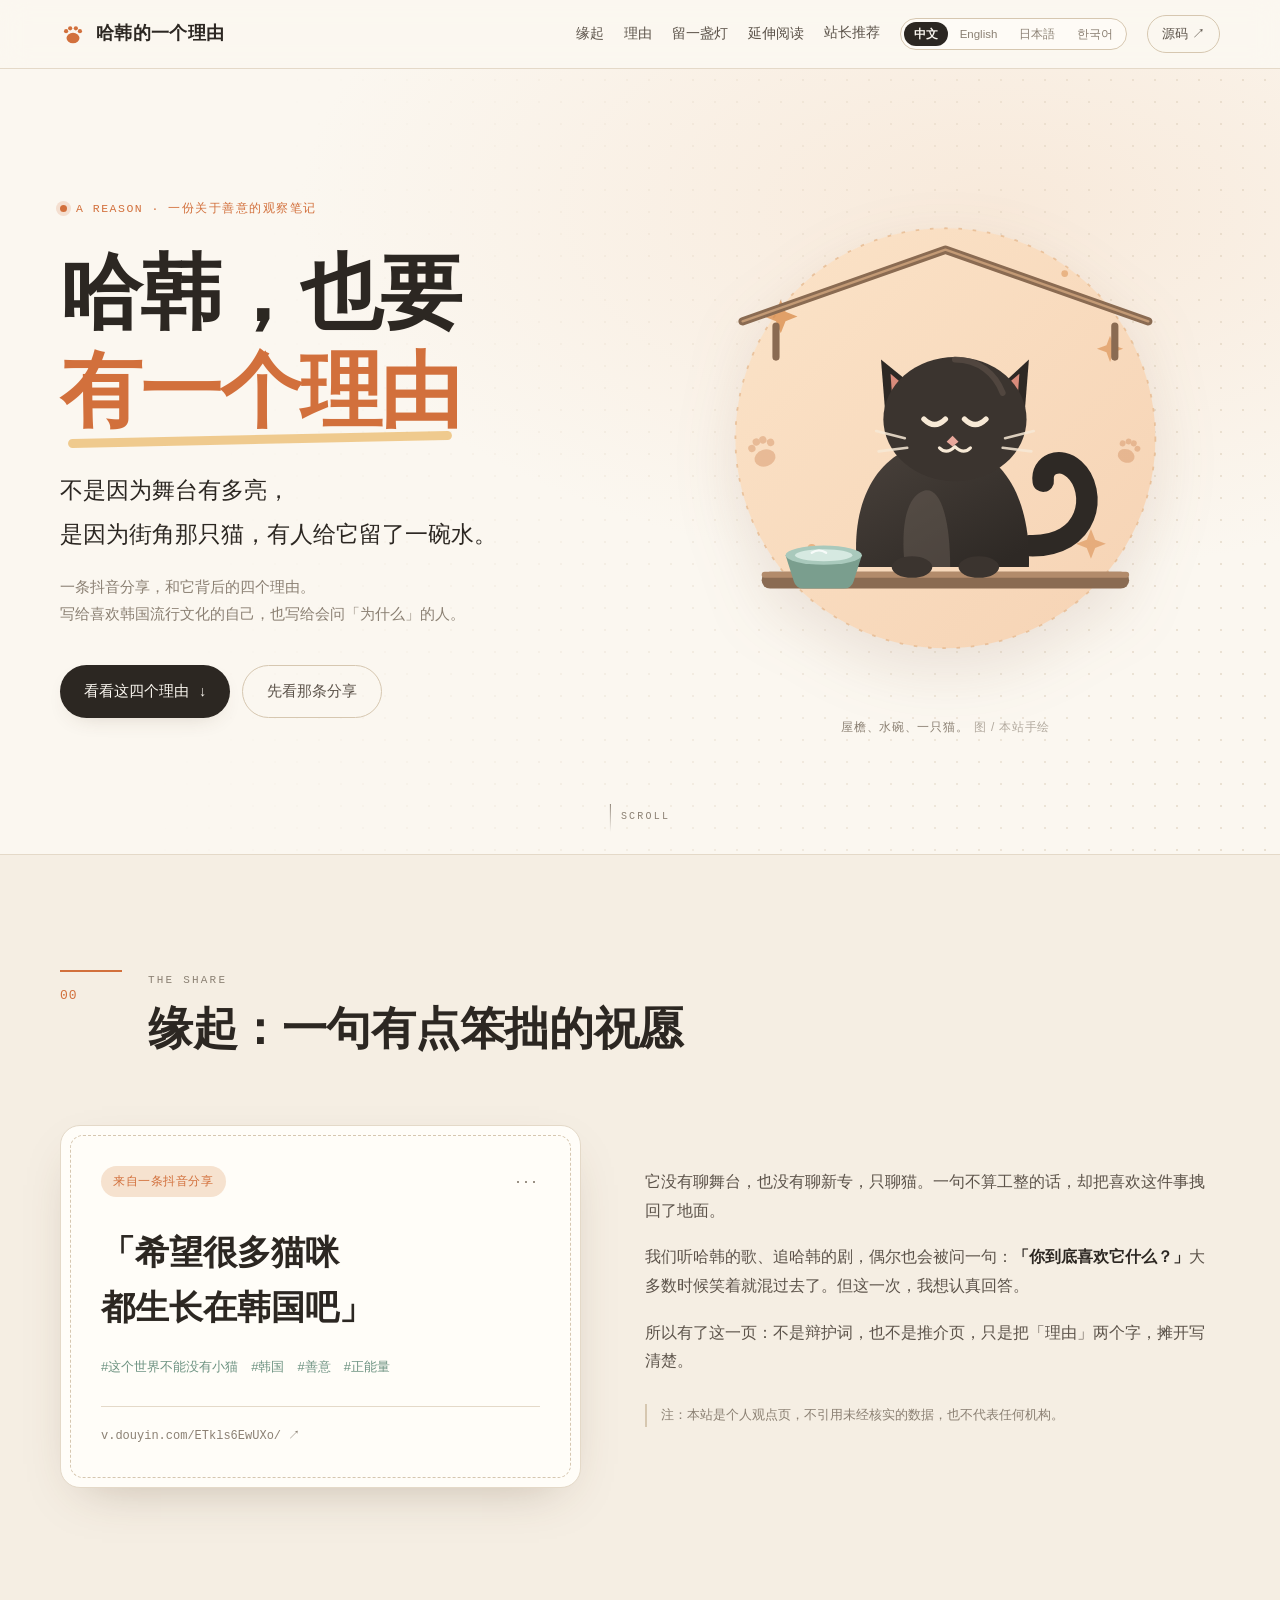
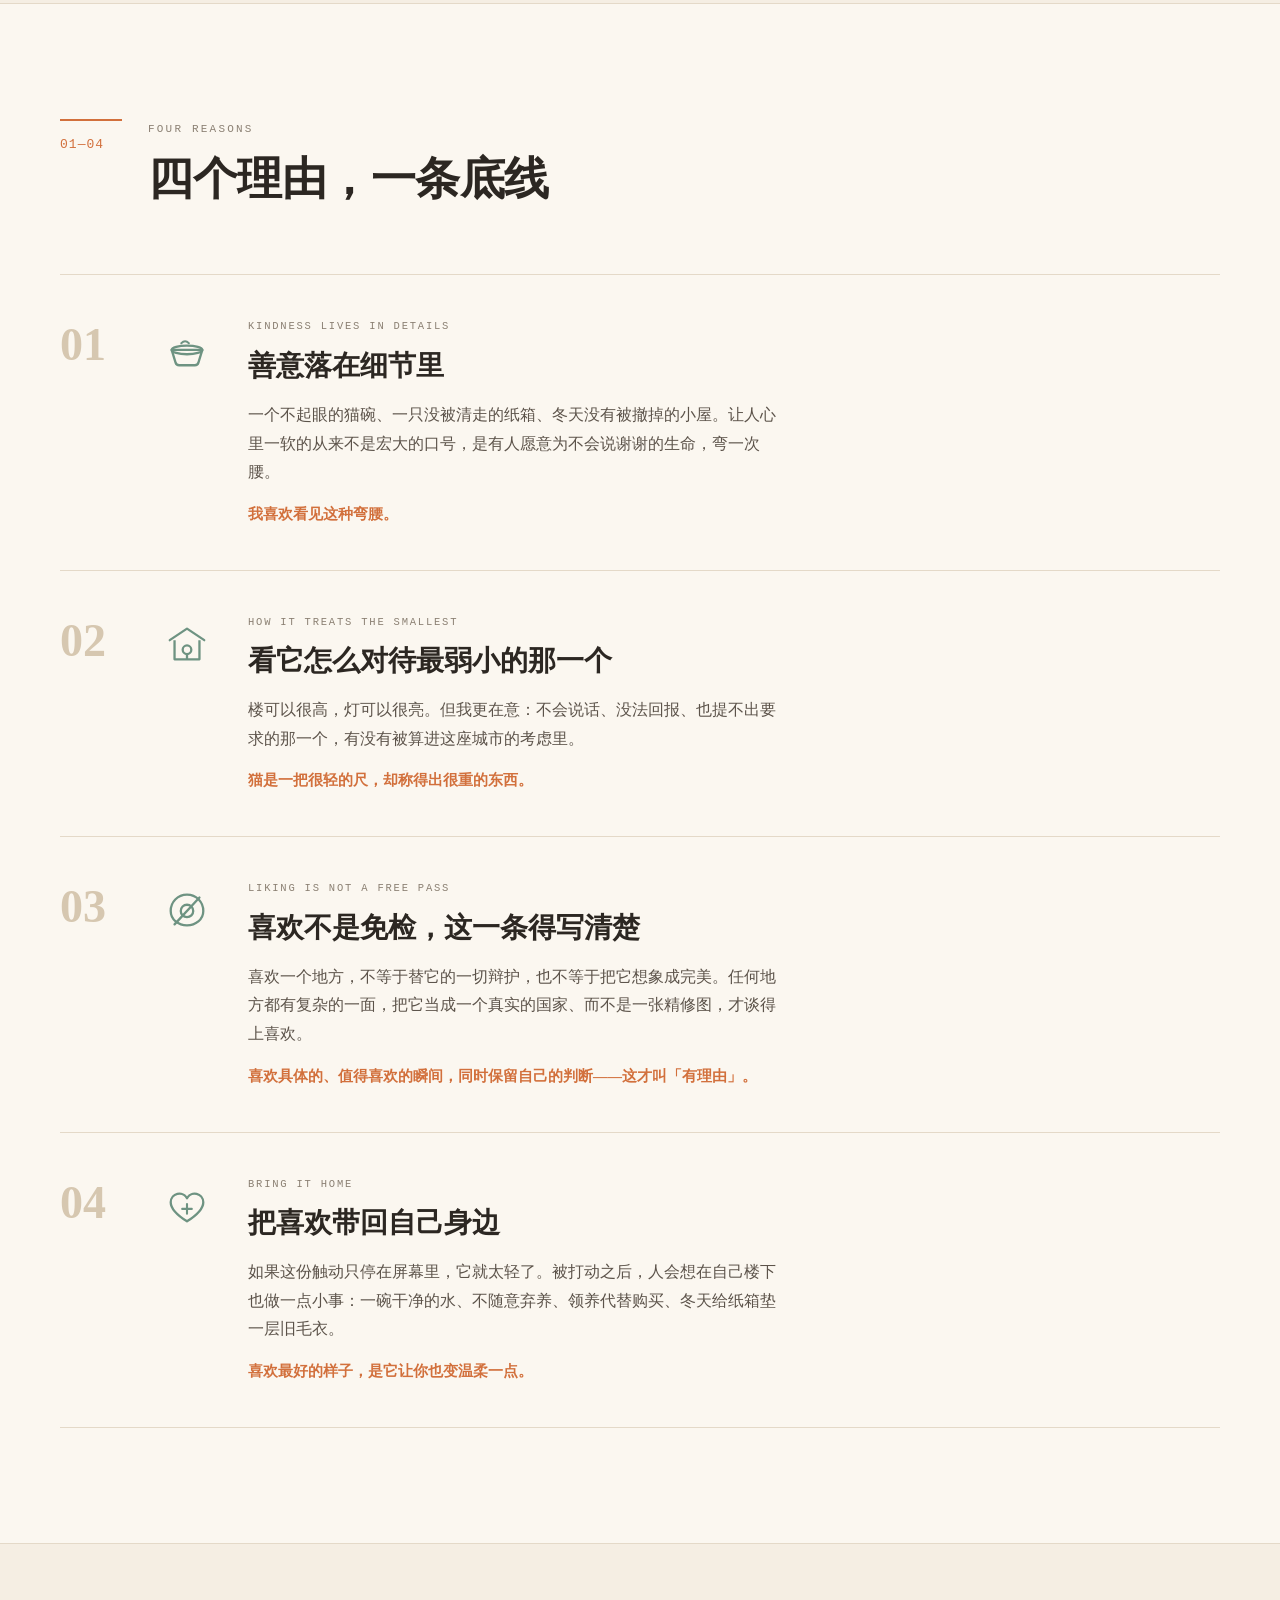
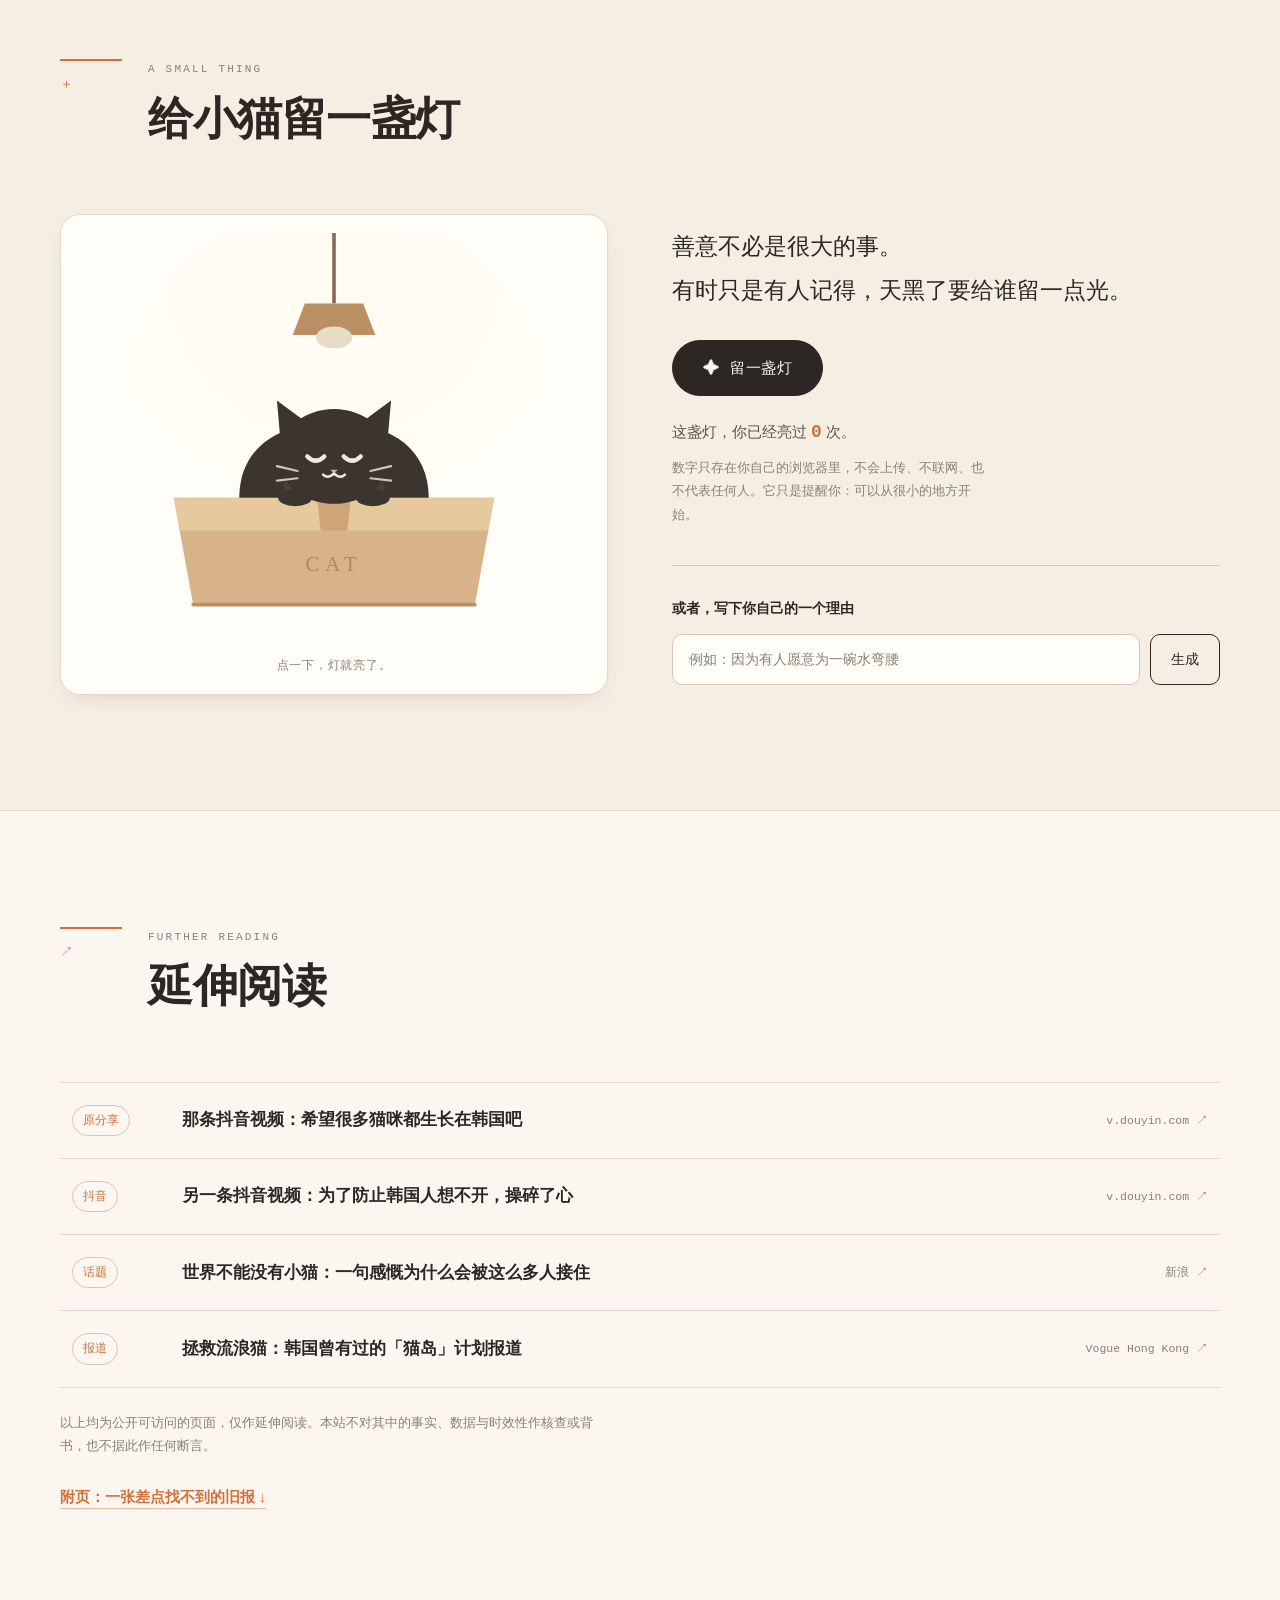
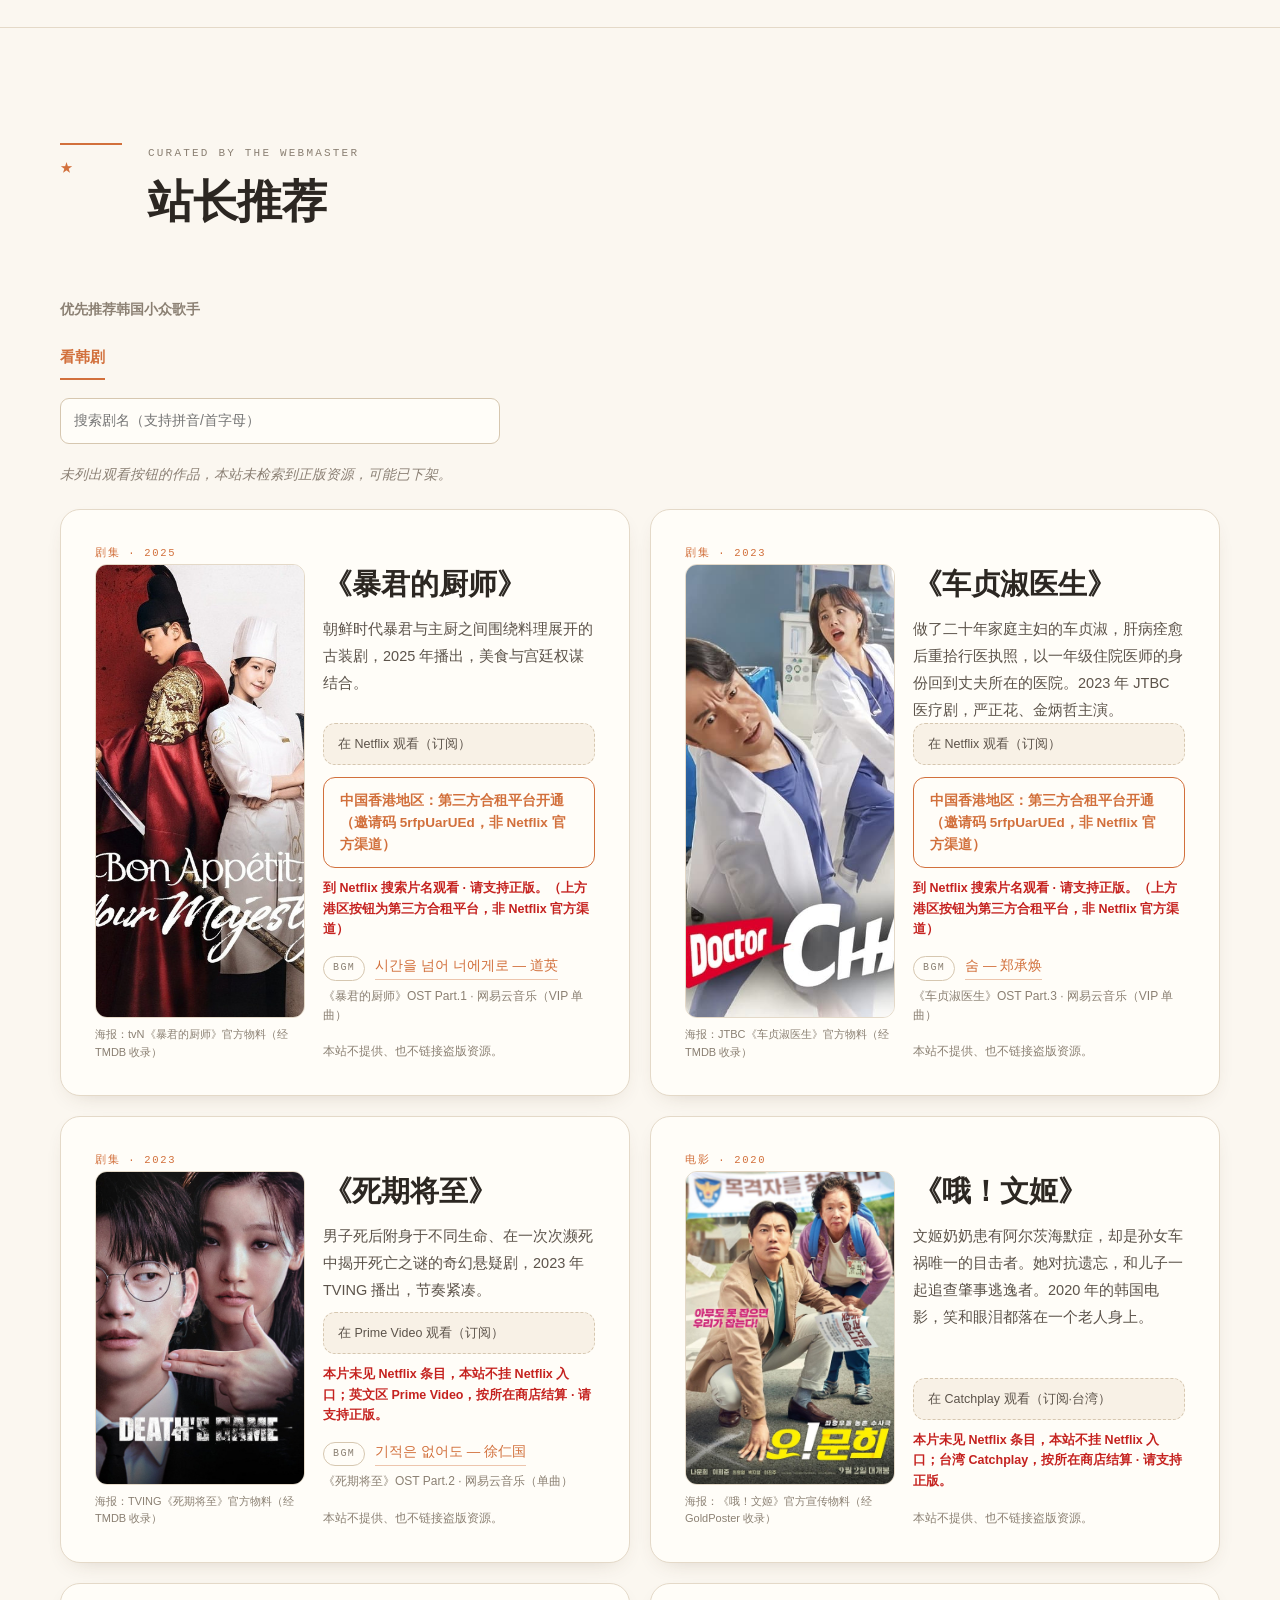
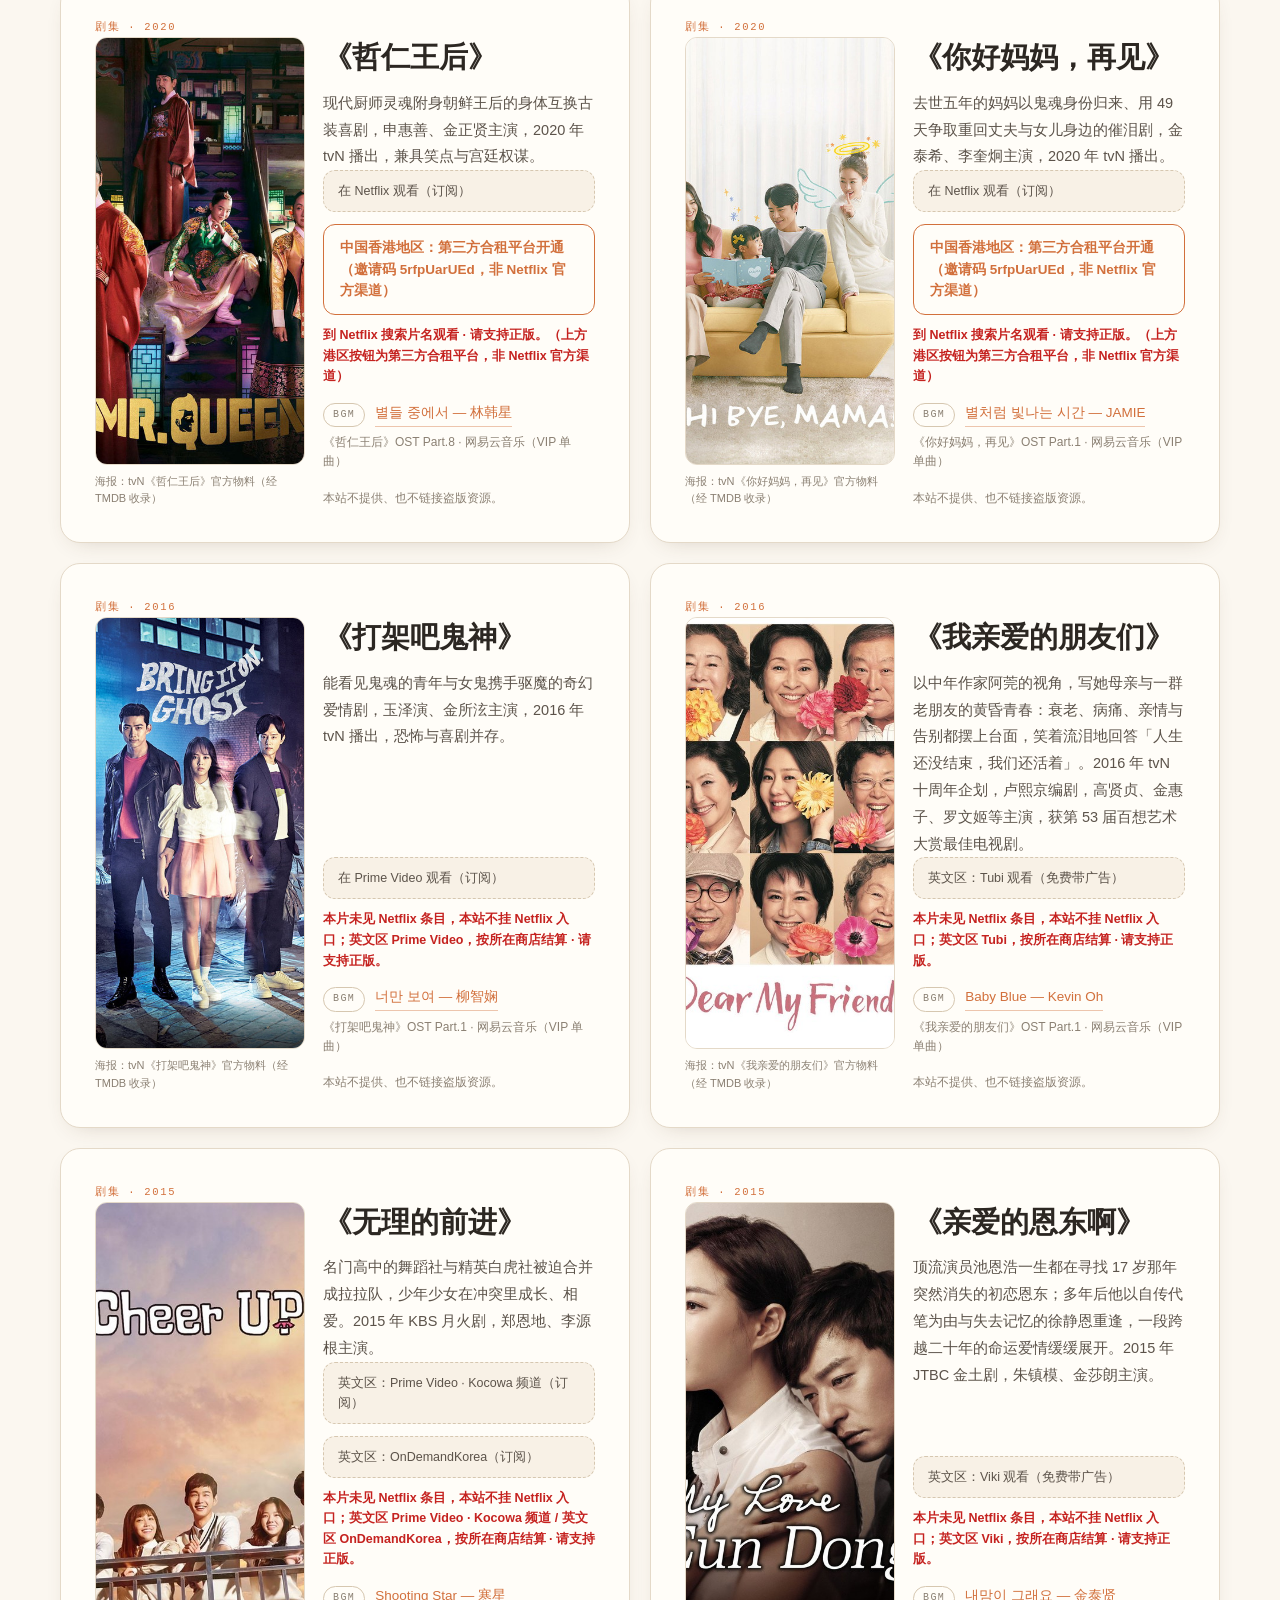
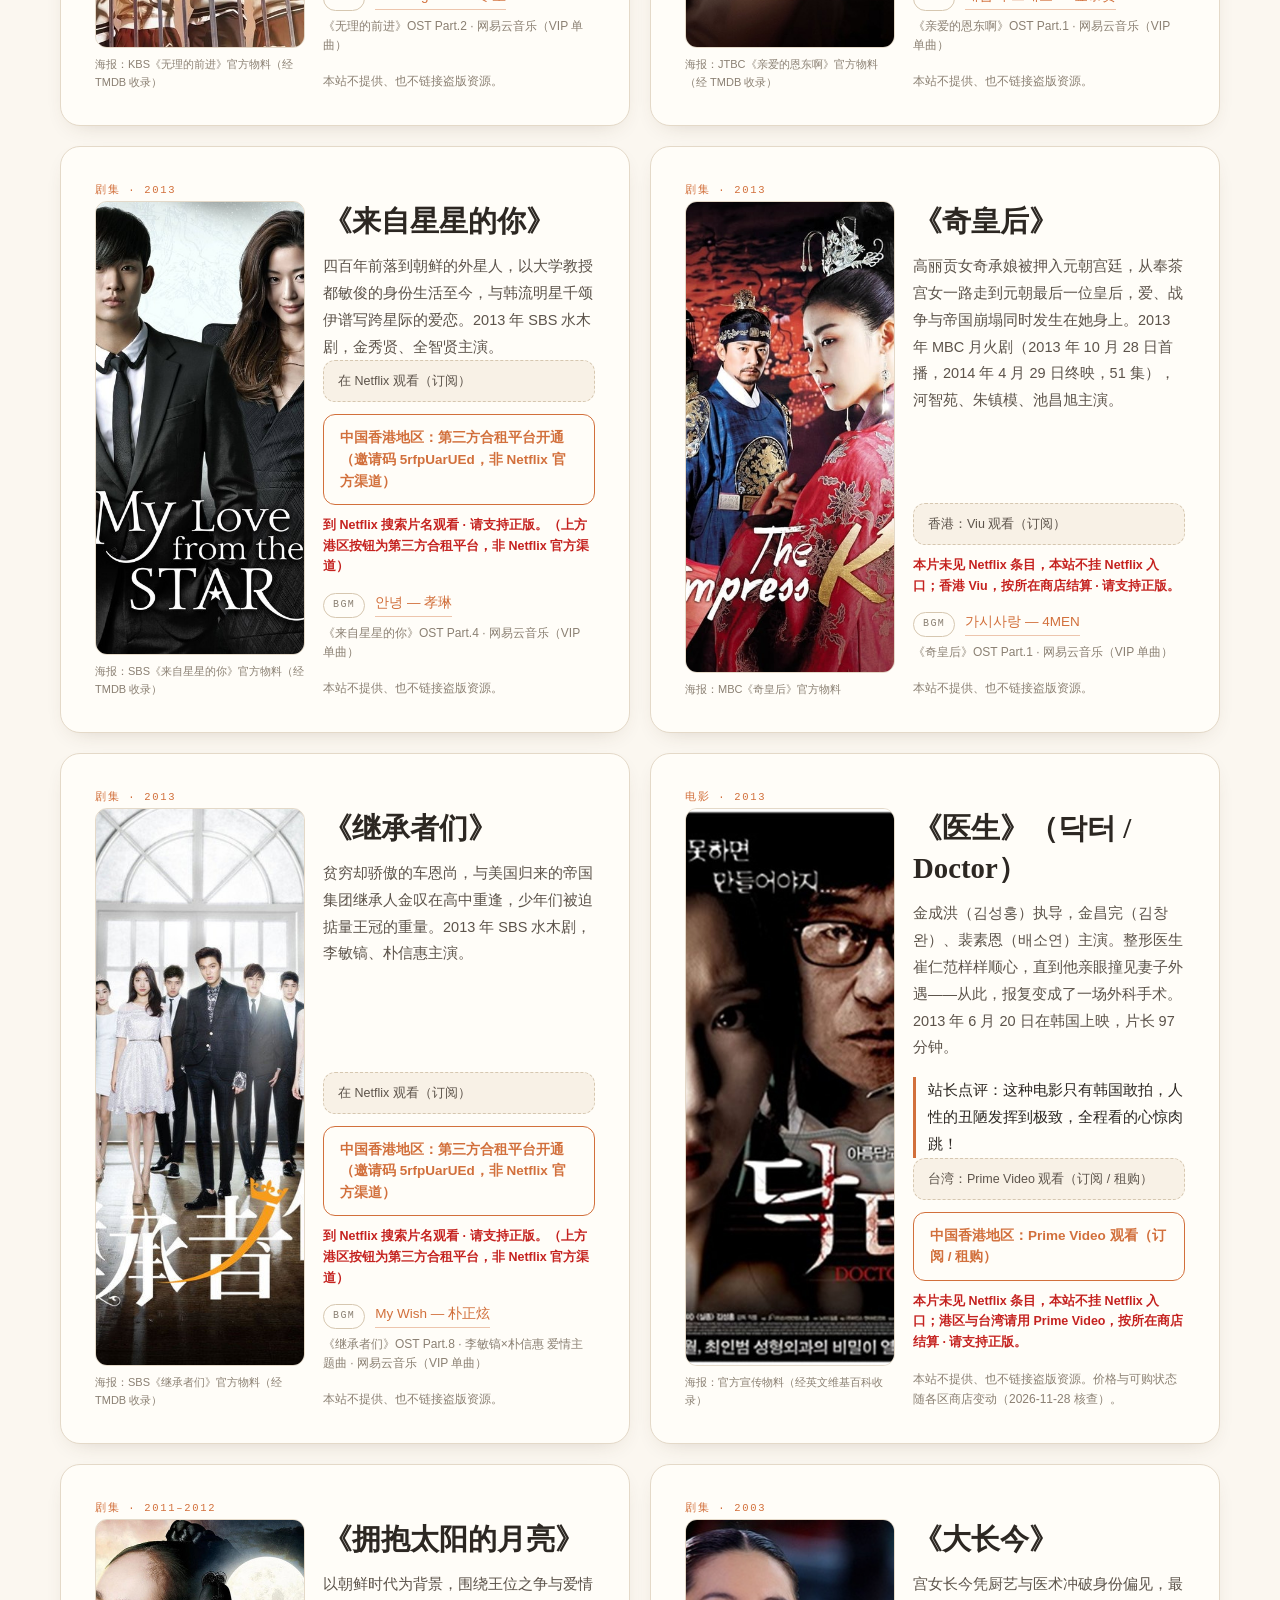
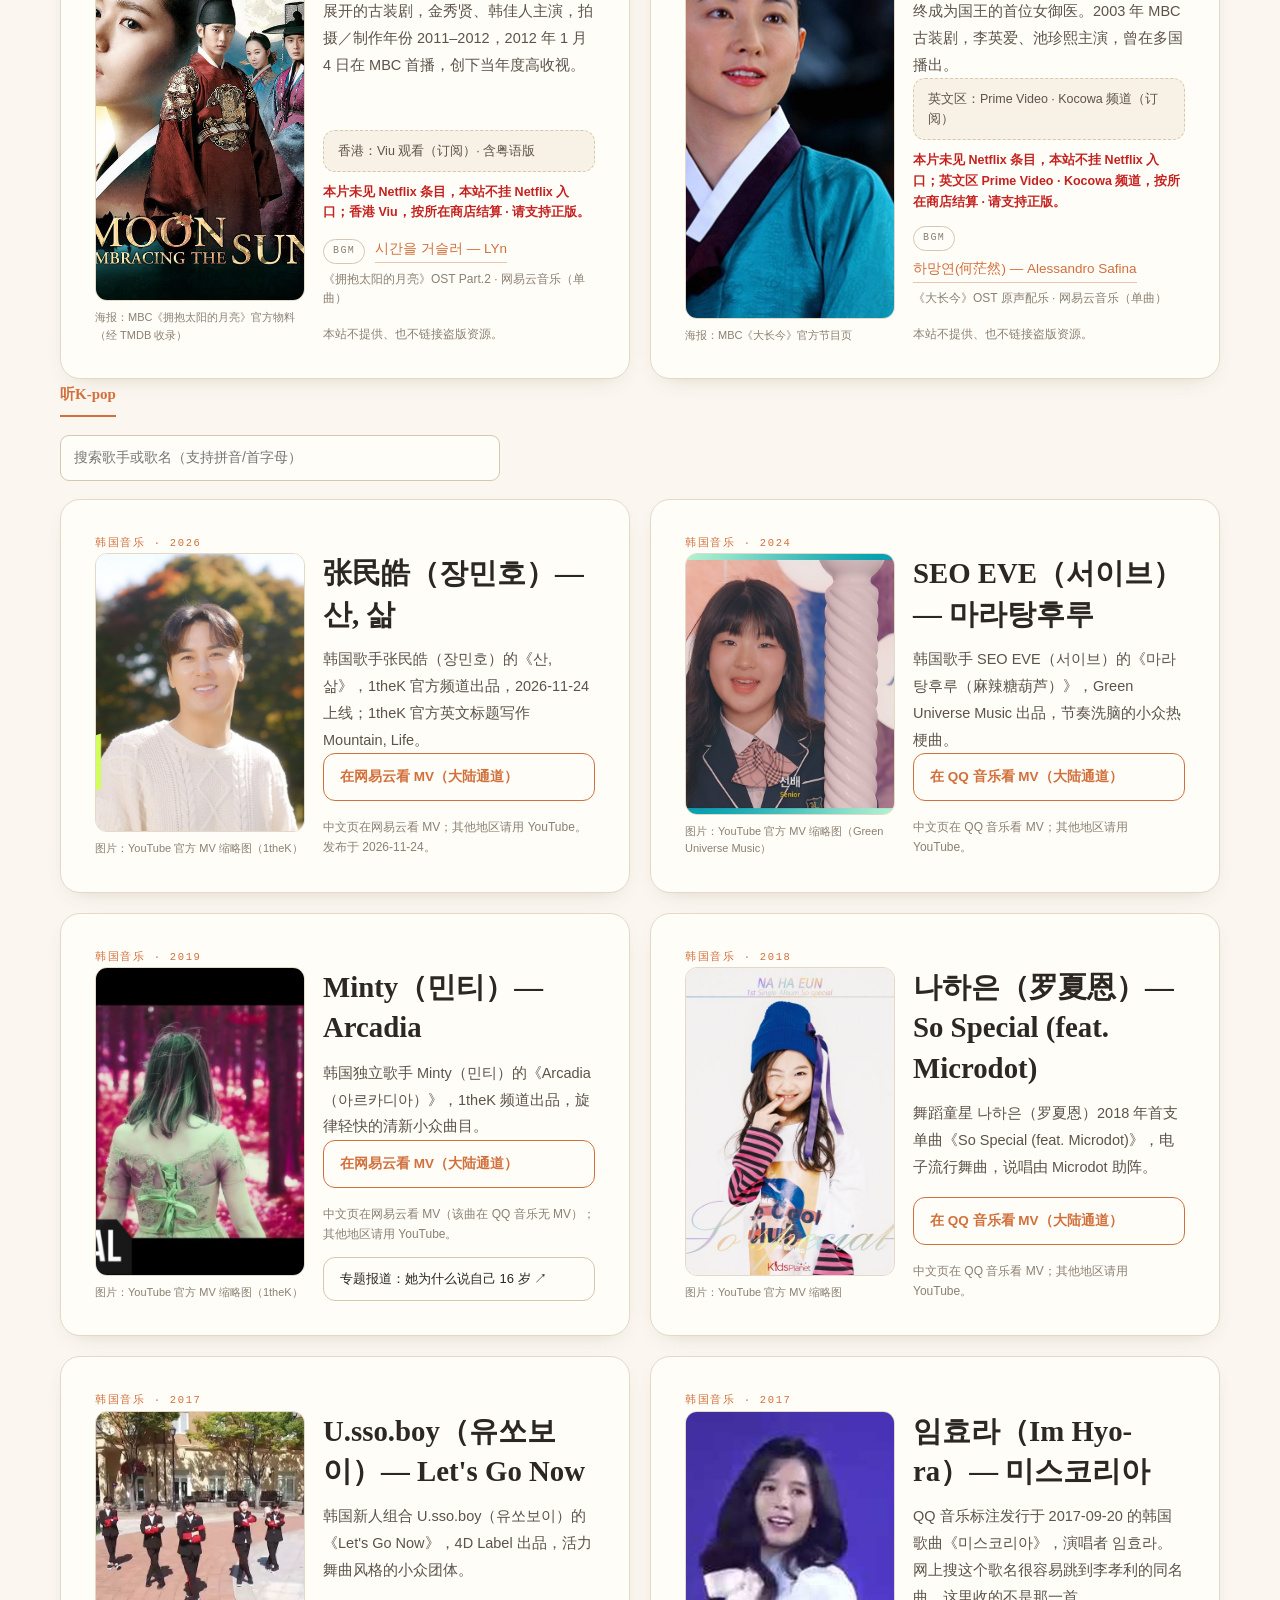
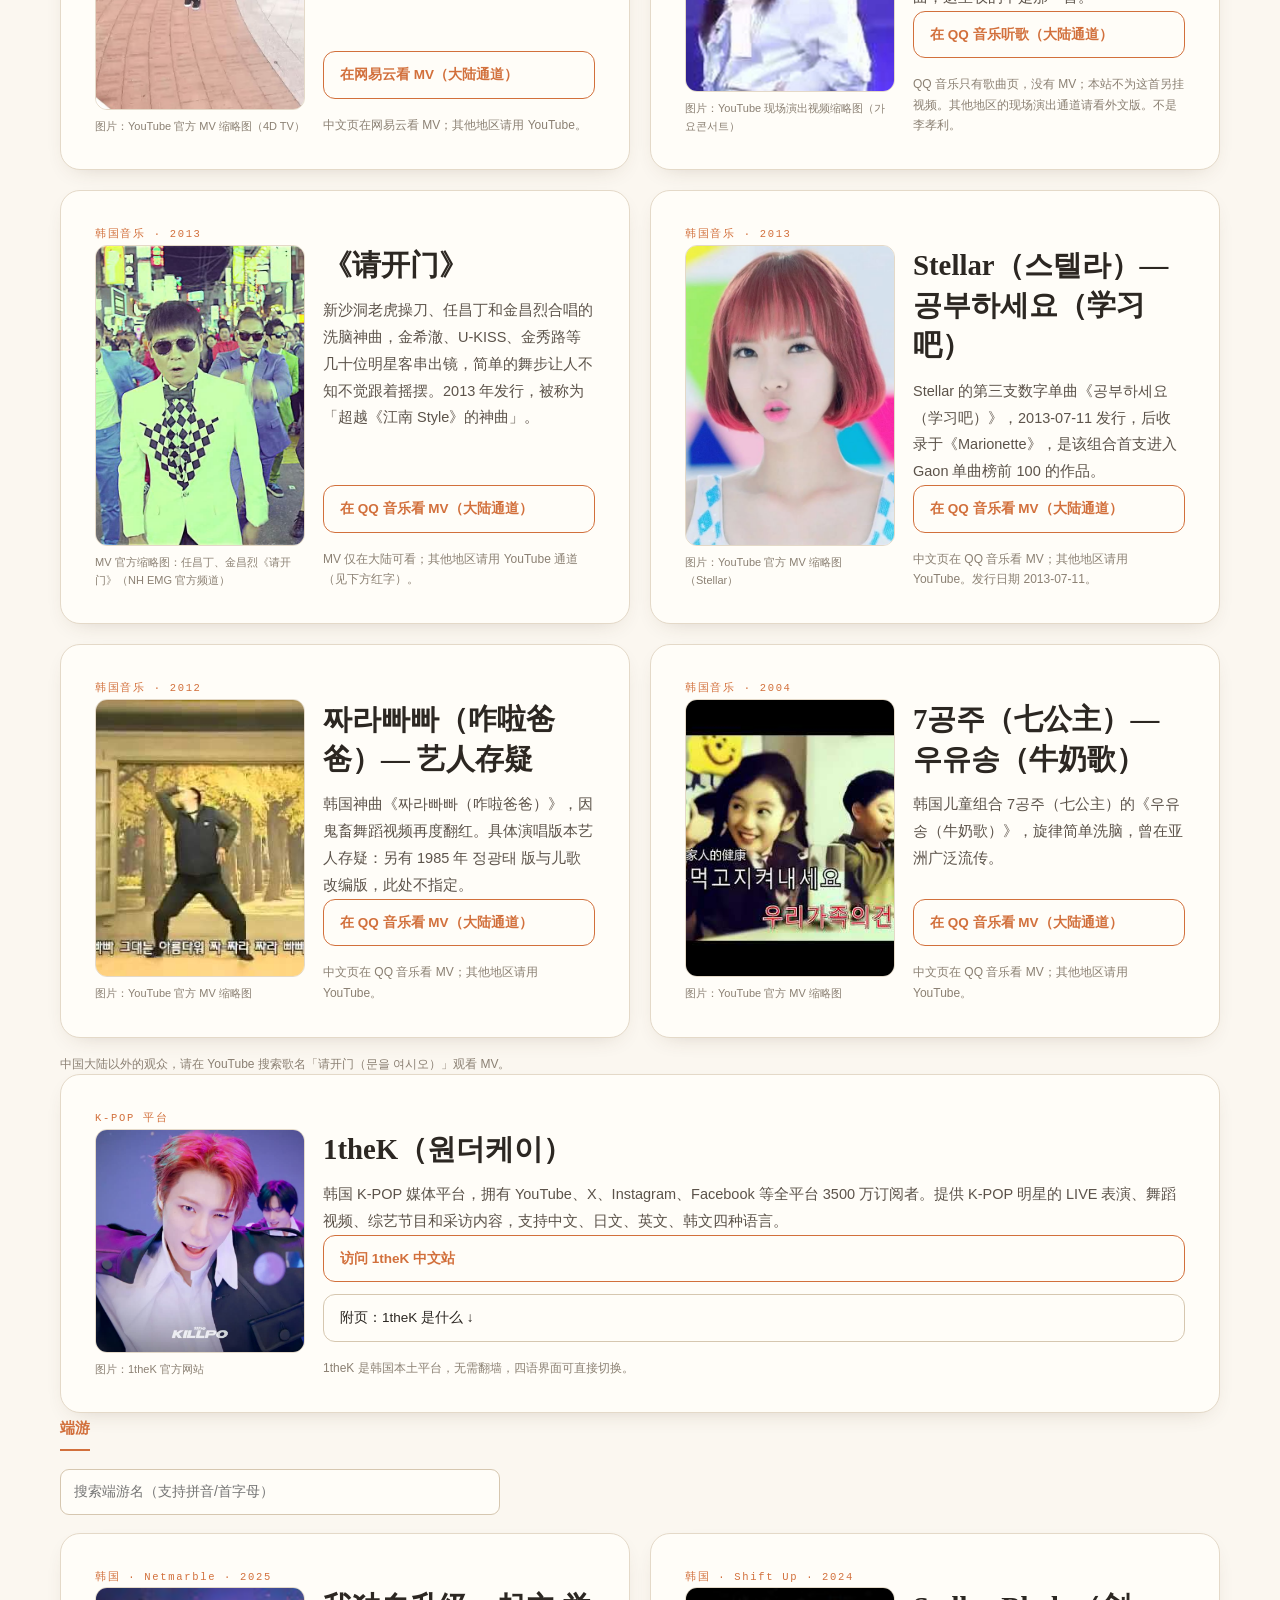
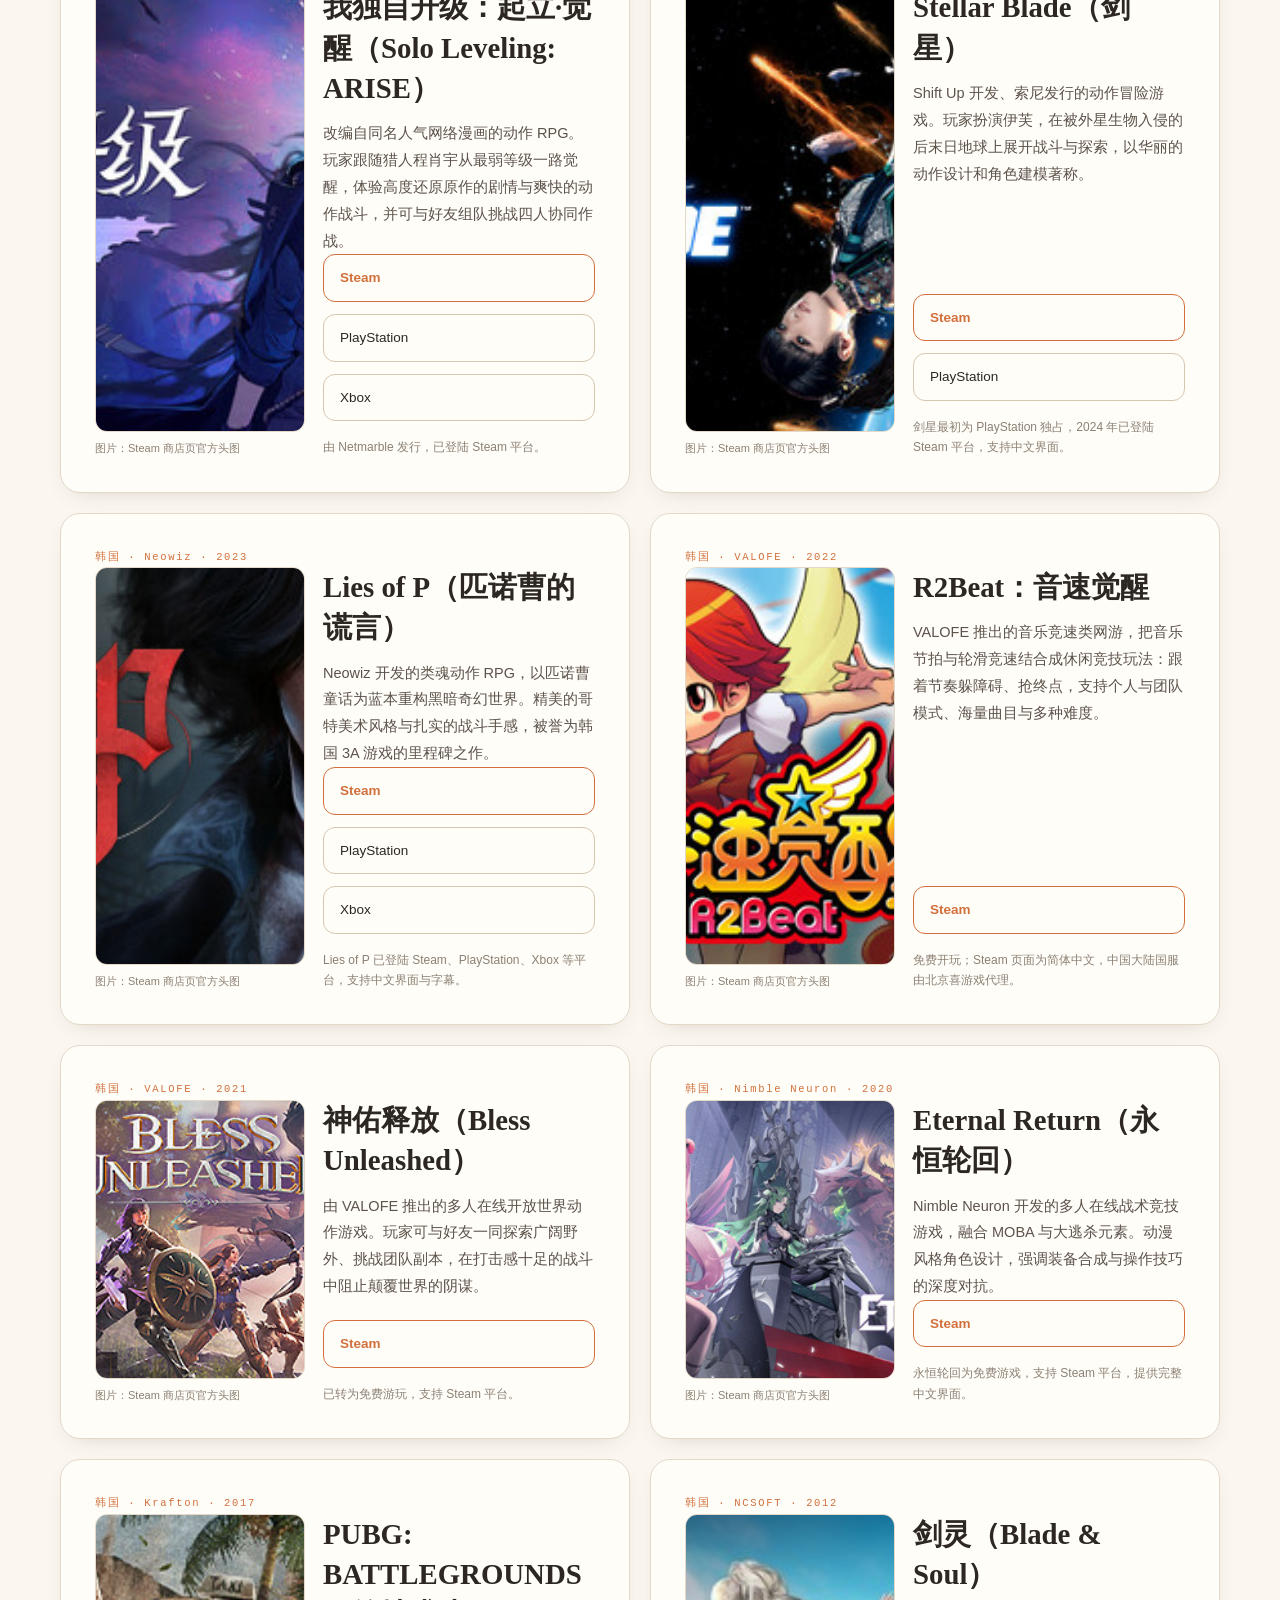
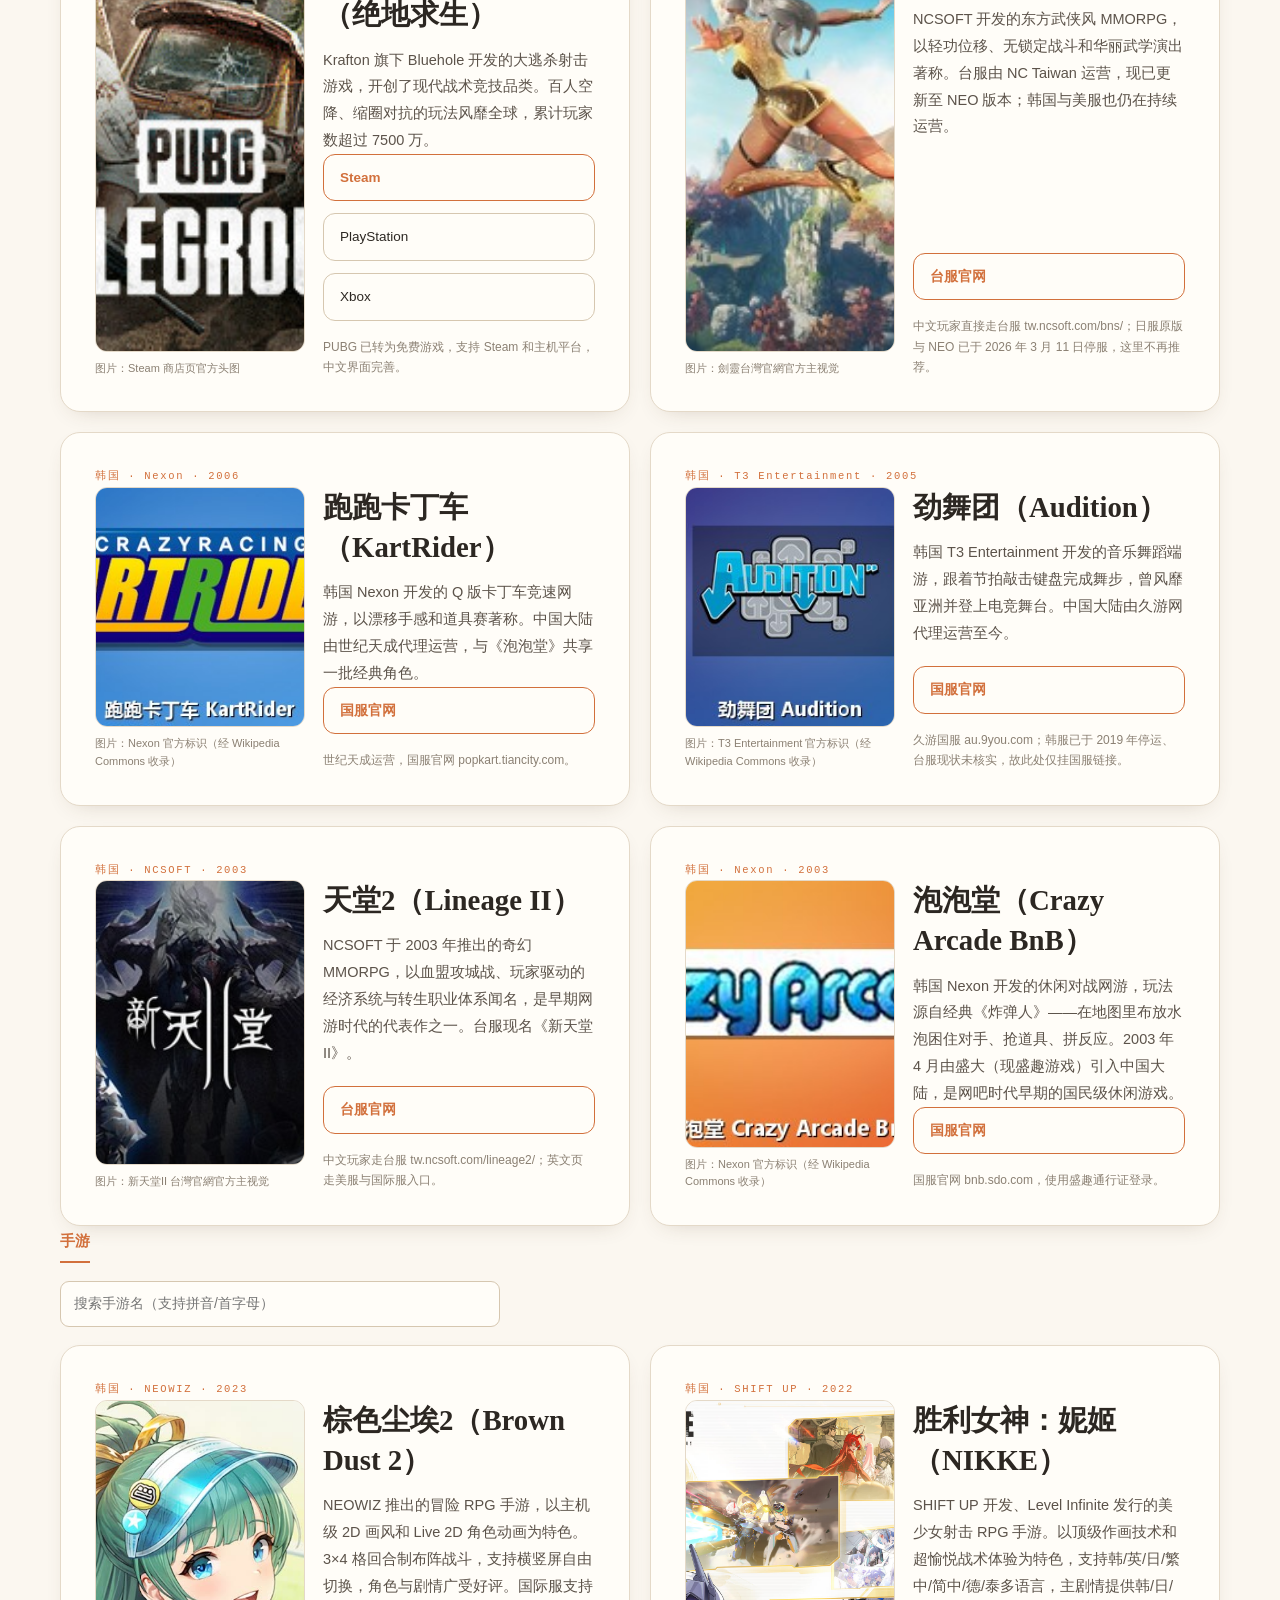
==== index.html @ 072c6d39 "feat(picks): 看韩剧区 BGM 推荐行扩到 14 张卡（逐部查网易云 OST，仍只挂中文区）" ====
<!DOCTYPE html>
<html lang="zh-CN">
<head>
<meta charset="UTF-8">
<meta name="viewport" content="width=device-width, initial-scale=1">
<title data-i18n="meta.title">哈韩的一个理由｜为什么喜欢韩国：猫、善意与《哦！文姬》</title>
<meta name="description" content="一条关于猫、善意与韩国的抖音分享，回答「为什么喜欢韩国」：从街角的猫到韩国电影《哦！文姬》。喜欢一个地方，可以有一个像样的理由，也可以保持清醒。" data-i18n-content="meta.description">
<meta name="theme-color" content="#FBF7F0">
<meta property="og:type" content="website">
<meta property="og:title" content="哈韩，也要有一个理由" data-i18n-content="meta.ogTitle">
<meta property="og:description" content="不是因为舞台有多亮，是因为街角那只猫，有人给它留了一碗水。" data-i18n-content="meta.ogDescription">
<meta property="og:url" content="https://dujeongil-galaxy.github.io/a-reason-for-korea/" data-i18n-ogurl>
<meta name="color-scheme" content="light dark">
<link rel="canonical" href="https://dujeongil-galaxy.github.io/a-reason-for-korea/" data-canonical>
<link rel="alternate" hreflang="zh" href="https://dujeongil-galaxy.github.io/a-reason-for-korea/">
<link rel="alternate" hreflang="en" href="https://dujeongil-galaxy.github.io/a-reason-for-korea/en/">
<link rel="alternate" hreflang="ja" href="https://dujeongil-galaxy.github.io/a-reason-for-korea/jp/">
<link rel="alternate" hreflang="ko" href="https://dujeongil-galaxy.github.io/a-reason-for-korea/ko/">
<link rel="alternate" hreflang="x-default" href="https://dujeongil-galaxy.github.io/a-reason-for-korea/">
<link rel="icon" href="favicon.svg" type="image/svg+xml">
<link rel="sitemap" type="application/xml" title="Sitemap" href="/a-reason-for-korea/sitemap.xml">
<script type="application/ld+json" data-i18n="meta.jsonld">{"@context":"https://schema.org","@type":"WebSite","name":"哈韩的一个理由","alternateName":"哈韩，也要有一个理由","url":"https://dujeongil-galaxy.github.io/a-reason-for-korea/","inLanguage":"zh-CN","description":"一条关于猫、善意与韩国的抖音分享，回答「为什么喜欢韩国」：从街角的猫到韩国电影《哦！文姬》。","keywords":["哈韩","为什么喜欢韩国","韩国流行文化","猫","善意","哦！文姬","韩国电影"],"author":{"@type":"Organization","name":"哈韩的一个理由"}}</script>
<link rel="stylesheet" href="assets/styles.css">
<script>document.documentElement.classList.add('js');</script>
<meta name="google-adsense-account" content="ca-pub-5270311938787209">
<script async src="https://pagead2.googlesyndication.com/pagead/js/adsbygoogle.js?client=ca-pub-5270311938787209" crossorigin="anonymous"></script>
</head>
<body data-lang="zh">
<a class="skip-link" href="#main" data-i18n="skip">跳到正文</a>

<header class="site-header">
  <div class="wrap header-inner">
    <a class="brand" href="#top" aria-label="回到顶部" data-i18n-aria-label="aria.brand">
      <svg class="brand-mark" viewBox="0 0 32 32" aria-hidden="true">
        <ellipse cx="16" cy="21" rx="8" ry="6.4" fill="currentColor"/>
        <circle cx="7.5" cy="12.5" r="2.6" fill="currentColor"/>
        <circle cx="12.5" cy="9" r="2.6" fill="currentColor"/>
        <circle cx="19.5" cy="9" r="2.6" fill="currentColor"/>
        <circle cx="24.5" cy="12.5" r="2.6" fill="currentColor"/>
      </svg>
      <span data-i18n="brand">哈韩的一个理由</span>
    </a>
    <nav class="site-nav" aria-label="页面导航" data-i18n-aria-label="aria.nav">
      <a href="#origin" data-i18n="nav.origin">缘起</a>
      <a href="#reasons" data-i18n="nav.reasons">理由</a>
      <a href="#lamp" data-i18n="nav.lamp">留一盏灯</a>
      <a href="#reading" data-i18n="nav.reading">延伸阅读</a>
      <div class="nav-dropdown">
        <a href="#picks" data-i18n="nav.picks">站长推荐</a>
        <div class="nav-dropdown-menu">
          <a href="#picks-dramas" data-i18n="nav.picks.drama">看韩剧</a>
          <a href="#picks-kpop" data-i18n="nav.picks.kpop">听K-pop</a>
          <a href="#picks-pc-games" data-i18n="nav.picks.game">玩游戏</a>
          <a href="#picks-learn" data-i18n="nav.picks.learn">学韩语</a>
        </div>
      </div>
    </nav>
    <button class="nav-toggle" type="button" aria-expanded="false" aria-controls="mobile-nav" aria-label="菜单" data-i18n-aria-label="aria.navToggle">
      <span class="nav-toggle-bars" aria-hidden="true"><i></i><i></i><i></i></span>
      <span class="nav-toggle-text" data-i18n="nav.toggle">菜单</span>
    </button>
    <div class="lang-switch" role="group" aria-label="语言切换" data-i18n-aria-label="aria.langSwitch">
      <a data-lang-link="zh" href="./" lang="zh" class="is-current" aria-current="page"><span class="lang-long">中文</span><span class="lang-short" aria-hidden="true">CN</span></a>
      <a data-lang-link="en" href="en/" lang="en"><span class="lang-long">English</span><span class="lang-short" aria-hidden="true">EN</span></a>
      <a data-lang-link="jp" href="jp/" lang="ja"><span class="lang-long">日本語</span><span class="lang-short" aria-hidden="true">JP</span></a>
      <a data-lang-link="ko" href="ko/" lang="ko"><span class="lang-long">한국어</span><span class="lang-short" aria-hidden="true">KR</span></a>
    </div>
    <a class="header-repo" href="https://github.com/dujeongil-galaxy/a-reason-for-korea" target="_blank" rel="noopener noreferrer" aria-label="在 GitHub 查看源码（新窗口打开）" data-i18n-aria-label="aria.repo" data-i18n="repo">源码 <span aria-hidden="true">↗</span></a>
  </div>
  <!-- 手机端导航：一级=菜单键 · 二级=导航项 · 三级=站长推荐子项（从左侧展开） -->
  <div class="mobile-nav" id="mobile-nav" hidden>
    <div class="wrap mobile-nav-stack">
      <nav class="mobile-nav-pane mobile-nav-pane-main" aria-label="页面导航" data-i18n-aria-label="aria.navMobile">
        <a class="mobile-nav-item" href="#origin" data-i18n="nav.origin">缘起</a>
        <a class="mobile-nav-item" href="#reasons" data-i18n="nav.reasons">理由</a>
        <a class="mobile-nav-item" href="#lamp" data-i18n="nav.lamp">留一盏灯</a>
        <a class="mobile-nav-item" href="#reading" data-i18n="nav.reading">延伸阅读</a>
        <button class="mobile-nav-item mobile-nav-parent" type="button" aria-expanded="false" aria-controls="mobile-nav-picks">
          <span data-i18n="nav.picks">站长推荐</span>
          <span class="mobile-nav-caret" aria-hidden="true"></span>
        </button>
      </nav>
      <nav class="mobile-nav-pane mobile-nav-pane-sub" id="mobile-nav-picks" aria-label="站长推荐" data-i18n-aria-label="aria.navPicks" hidden>
        <button class="mobile-nav-back" type="button">
          <span class="mobile-nav-back-arrow" aria-hidden="true"></span>
          <span data-i18n="nav.back">返回</span>
        </button>
        <a class="mobile-nav-item mobile-nav-subitem" href="#picks-dramas" data-i18n="nav.picks.drama">看韩剧</a>
        <a class="mobile-nav-item mobile-nav-subitem" href="#picks-kpop" data-i18n="nav.picks.kpop">听K-pop</a>
        <a class="mobile-nav-item mobile-nav-subitem" href="#picks-pc-games" data-i18n="nav.picks.game">玩游戏</a>
        <a class="mobile-nav-item mobile-nav-subitem" href="#picks-learn" data-i18n="nav.picks.learn">学韩语</a>
      </nav>
    </div>
  </div>
</header>

<main id="main">
  <section class="hero" id="top">
    <div class="hero-grain" aria-hidden="true"></div>
    <div class="wrap hero-inner">
      <div class="hero-copy">
        <p class="eyebrow"><span class="eyebrow-dot" aria-hidden="true"></span><span data-i18n="hero.eyebrow">A REASON · 一份关于善意的观察笔记</span></p>
        <h1 data-i18n="hero.title">哈韩，也要<br><em>有一个理由</em></h1>
        <p class="hero-lede" data-i18n="hero.lede">不是因为舞台有多亮，<br>是因为街角那只猫，有人给它留了一碗水。</p>
        <p class="hero-sub" data-i18n="hero.sub">一条抖音分享，和它背后的四个理由。<br class="only-wide">写给喜欢韩国流行文化的自己，也写给会问「为什么」的人。</p>
        <div class="hero-actions">
          <a class="btn btn-primary" href="#reasons" data-i18n="hero.cta1">看看这四个理由 <span aria-hidden="true">↓</span></a>
          <a class="btn btn-ghost" href="#origin" data-i18n="hero.cta2">先看那条分享</a>
        </div>
      </div>

      <figure class="hero-art" aria-label="插画：一只猫坐在屋檐下，旁边放着一只水碗" data-i18n-aria-label="aria.heroArt" role="img">
        <svg viewBox="0 0 460 460" class="cat-scene" aria-hidden="true">
          <defs>
            <linearGradient id="skyGlow" x1="0" y1="0" x2="1" y2="1">
              <stop offset="0%" stop-color="#FBE3C8"/>
              <stop offset="100%" stop-color="#F6D3B4"/>
            </linearGradient>
            <linearGradient id="catBody" x1="0" y1="0" x2="0.8" y2="1">
              <stop offset="0%" stop-color="#4A423C"/>
              <stop offset="100%" stop-color="#2E2925"/>
            </linearGradient>
          </defs>

          <circle cx="230" cy="224" r="176" fill="url(#skyGlow)"/>
          <circle cx="230" cy="224" r="176" fill="none" stroke="#E7B98F" stroke-width="1.5" stroke-dasharray="3 9" opacity=".8"/>

          <g class="sparkles" fill="#D98B4A">
            <path d="M92 108 l4 10 10 4 -10 4 -4 10 -4 -10 -10 -4 10 -4z" opacity=".75"/>
            <path d="M368 138 l3 8 8 3 -8 3 -3 8 -3 -8 -8 -3 8 -3z" opacity=".6"/>
            <path d="M352 300 l3.5 9 9 3.5 -9 3.5 -3.5 9 -3.5 -9 -9 -3.5 9 -3.5z" opacity=".55"/>
            <circle cx="118" cy="316" r="3.4" opacity=".5"/>
            <circle cx="330" cy="86" r="2.8" opacity=".5"/>
          </g>

          <g class="paw-deco" fill="#C87844" opacity=".34">
            <g transform="translate(76,232) rotate(-18)">
              <ellipse cx="0" cy="9" rx="9" ry="7"/><circle cx="-8" cy="-2" r="3.1"/><circle cx="-2.8" cy="-6" r="3.1"/><circle cx="3" cy="-6" r="3.1"/><circle cx="8.5" cy="-2" r="3.1"/>
            </g>
            <g transform="translate(384,232) rotate(20) scale(.8)">
              <ellipse cx="0" cy="9" rx="9" ry="7"/><circle cx="-8" cy="-2" r="3.1"/><circle cx="-2.8" cy="-6" r="3.1"/><circle cx="3" cy="-6" r="3.1"/><circle cx="8.5" cy="-2" r="3.1"/>
            </g>
          </g>

          <!-- eaves -->
          <path d="M60 126 L230 66 L400 126" fill="none" stroke="#8A6B52" stroke-width="7" stroke-linecap="round" stroke-linejoin="round"/>
          <path d="M60 126 L230 66 L400 126" fill="none" stroke="#C39A75" stroke-width="2" stroke-linecap="round" stroke-linejoin="round"/>
          <path d="M88 130 L88 156 M372 130 L372 156" stroke="#8A6B52" stroke-width="6" stroke-linecap="round"/>

          <!-- ledge -->
          <rect x="76" y="336" width="308" height="14" rx="7" fill="#8A6B52"/>
          <rect x="76" y="336" width="308" height="5" rx="2.5" fill="#B28B6B"/>

          <!-- tail -->
          <path class="cat-tail" d="M300 314 C352 316 358 268 338 250 C326 239 310 246 312 260" fill="none" stroke="#2E2925" stroke-width="18" stroke-linecap="round"/>

          <!-- cat body -->
          <path d="M156 332 C150 276 174 232 220 228 C268 224 302 262 300 332 Z" fill="url(#catBody)"/>
          <path d="M196 332 C192 296 198 272 212 268 C226 264 234 292 234 332 Z" fill="#6E625A" opacity=".45"/>

          <!-- cat head -->
          <g class="cat-head">
            <path d="M180 208 L176 158 L208 184 Z" fill="#2E2925"/>
            <path d="M186 198 L184 170 L204 187 Z" fill="#D98B7B"/>
            <path d="M272 184 L300 158 L296 208 Z" fill="#2E2925"/>
            <path d="M272 187 L292 170 L290 198 Z" fill="#D98B7B"/>
            <ellipse cx="238" cy="208" rx="60" ry="52" fill="#3B342F"/>
            <path d="M238 158 C258 158 272 170 278 186" fill="none" stroke="#5A4F47" stroke-width="5" stroke-linecap="round" opacity=".7"/>
            <path class="eyes-closed" d="M212 208 q9 9 18 0 M246 208 q9 9 18 0" fill="none" stroke="#F7E9D6" stroke-width="4.5" stroke-linecap="round"/>
            <path d="M236 222 l5 5 -5 4 -5 -4 z" fill="#E8A79B"/>
            <path d="M238 231 q-7 7 -13 1 M238 231 q7 7 13 1" fill="none" stroke="#F7E9D6" stroke-width="2.6" stroke-linecap="round"/>
            <path d="M196 224 l-24 -6 M198 232 l-24 3 M280 224 l24 -6 M278 232 l24 3" stroke="#F7E9D6" stroke-width="2.2" stroke-linecap="round" opacity=".85"/>
          </g>

          <!-- paws -->
          <ellipse cx="202" cy="332" rx="17" ry="9" fill="#3B342F"/>
          <ellipse cx="258" cy="332" rx="17" ry="9" fill="#3B342F"/>

          <!-- water bowl -->
          <g>
            <path d="M96 322 h64 l-7 22 a8 8 0 0 1 -8 6 h-34 a8 8 0 0 1 -8 -6 z" fill="#7A9E8E"/>
            <ellipse cx="128" cy="322" rx="32" ry="8" fill="#A9C9BC"/>
            <ellipse cx="128" cy="322" rx="24" ry="5" fill="#D6E9E1"/>
            <path d="M118 320 q6 -4 12 0" fill="none" stroke="#FFFFFF" stroke-width="2" stroke-linecap="round" opacity=".8"/>
          </g>
        </svg>
        <figcaption data-i18n="hero.caption">屋檐、水碗、一只猫。<span>图 / 本站手绘</span></figcaption>
      </figure>
    </div>
    <div class="scroll-hint" aria-hidden="true"><span class="scroll-line"></span><span data-i18n="scroll.hint">SCROLL</span></div>
  </section>

  <section class="section origin" id="origin">
    <div class="wrap">
      <div class="section-head reveal">
        <span class="section-no">00</span>
        <div>
          <p class="section-kicker" data-i18n="origin.kicker">THE SHARE</p>
          <h2 data-i18n="origin.head">缘起：一句有点笨拙的祝愿</h2>
        </div>
      </div>
      <div class="origin-grid">
        <blockquote class="share-card reveal">
          <div class="share-card-top">
            <span class="share-badge" data-i18n="origin.badge">来自一条抖音分享</span>
            <span class="share-dots" aria-hidden="true">···</span>
          </div>
          <p class="share-quote" data-i18n="origin.quote">「希望很多猫咪<br>都生长在韩国吧」</p>
          <p class="share-tags" data-i18n="origin.tags">#这个世界不能没有小猫　#韩国　#善意　#正能量</p>
          <a class="share-link" href="https://v.douyin.com/ETkls6EwUXo/" target="_blank" rel="noopener noreferrer">v.douyin.com/ETkls6EwUXo/ <span aria-hidden="true">↗</span></a>
        </blockquote>
        <div class="origin-text reveal">
          <p data-i18n="origin.p1">它没有聊舞台，也没有聊新专，只聊猫。一句不算工整的话，却把喜欢这件事拽回了地面。</p>
          <p data-i18n="origin.p2">我们听哈韩的歌、追哈韩的剧，偶尔也会被问一句：<em>「你到底喜欢它什么？」</em>大多数时候笑着就混过去了。但这一次，我想认真回答。</p>
          <p data-i18n="origin.p3">所以有了这一页：不是辩护词，也不是推介页，只是把「理由」两个字，摊开写清楚。</p>
          <p class="origin-note" data-i18n="origin.note">注：本站是个人观点页，不引用未经核实的数据，也不代表任何机构。</p>
        </div>
      </div>
    </div>
  </section>

  <section class="section reasons" id="reasons">
    <div class="wrap">
      <div class="section-head reveal">
        <span class="section-no">01—04</span>
        <div>
          <p class="section-kicker" data-i18n="reasons.kicker">FOUR REASONS</p>
          <h2 data-i18n="reasons.head">四个理由，一条底线</h2>
        </div>
      </div>

      <ol class="reason-list">
        <li class="reason reveal">
          <div class="reason-index" aria-hidden="true">01</div>
          <div class="reason-icon" aria-hidden="true">
            <svg viewBox="0 0 48 48"><path d="M8 26h32l-4 13a4 4 0 0 1-4 3H16a4 4 0 0 1-4-3z" fill="none" stroke="currentColor" stroke-width="2.4" stroke-linejoin="round"/><ellipse cx="24" cy="26" rx="16" ry="4.5" fill="none" stroke="currentColor" stroke-width="2.4"/><path d="M18 19q4-4 8 0" fill="none" stroke="currentColor" stroke-width="2" stroke-linecap="round"/></svg>
          </div>
          <div class="reason-body">
            <p class="reason-en" data-i18n="r1.kicker">KINDNESS LIVES IN DETAILS</p>
            <h3 data-i18n="r1.title">善意落在细节里</h3>
            <p data-i18n="r1.body">一个不起眼的猫碗、一只没被清走的纸箱、冬天没有被撤掉的小屋。让人心里一软的从来不是宏大的口号，是有人愿意为不会说谢谢的生命，弯一次腰。</p>
            <p class="reason-aside" data-i18n="r1.aside">我喜欢看见这种弯腰。</p>
          </div>
        </li>

        <li class="reason reveal">
          <div class="reason-index" aria-hidden="true">02</div>
          <div class="reason-icon" aria-hidden="true">
            <svg viewBox="0 0 48 48"><path d="M6 20 24 8l18 12" fill="none" stroke="currentColor" stroke-width="2.4" stroke-linecap="round" stroke-linejoin="round"/><path d="M11 20v20h26V20" fill="none" stroke="currentColor" stroke-width="2.4" stroke-linejoin="round"/><circle cx="24" cy="30" r="4.5" fill="none" stroke="currentColor" stroke-width="2.4"/><path d="M24 34.5v5" stroke="currentColor" stroke-width="2.4" stroke-linecap="round"/></svg>
          </div>
          <div class="reason-body">
            <p class="reason-en" data-i18n="r2.kicker">HOW IT TREATS THE SMALLEST</p>
            <h3 data-i18n="r2.title">看它怎么对待最弱小的那一个</h3>
            <p data-i18n="r2.body">楼可以很高，灯可以很亮。但我更在意：不会说话、没法回报、也提不出要求的那一个，有没有被算进这座城市的考虑里。</p>
            <p class="reason-aside" data-i18n="r2.aside">猫是一把很轻的尺，却称得出很重的东西。</p>
          </div>
        </li>

        <li class="reason reveal">
          <div class="reason-index" aria-hidden="true">03</div>
          <div class="reason-icon" aria-hidden="true">
            <svg viewBox="0 0 48 48"><path d="M24 8C14 8 7 16 7 25c0 9 8 15 17 15s17-6 17-15C41 16 34 8 24 8z" fill="none" stroke="currentColor" stroke-width="2.4"/><circle cx="24" cy="25" r="6.5" fill="none" stroke="currentColor" stroke-width="2.4"/><path d="M11 39 37 11" stroke="currentColor" stroke-width="2.4" stroke-linecap="round"/></svg>
          </div>
          <div class="reason-body">
            <p class="reason-en" data-i18n="r3.kicker">LIKING IS NOT A FREE PASS</p>
            <h3 data-i18n="r3.title">喜欢不是免检，这一条得写清楚</h3>
            <p data-i18n="r3.body">喜欢一个地方，不等于替它的一切辩护，也不等于把它想象成完美。任何地方都有复杂的一面，把它当成一个真实的国家、而不是一张精修图，才谈得上喜欢。</p>
            <p class="reason-aside" data-i18n="r3.aside">喜欢具体的、值得喜欢的瞬间，同时保留自己的判断——这才叫「有理由」。</p>
          </div>
        </li>

        <li class="reason reveal">
          <div class="reason-index" aria-hidden="true">04</div>
          <div class="reason-icon" aria-hidden="true">
            <svg viewBox="0 0 48 48"><path d="M24 40C13 33 7 27 7 20a9 9 0 0 1 17-4 9 9 0 0 1 17 4c0 7-6 13-17 20z" fill="none" stroke="currentColor" stroke-width="2.4" stroke-linejoin="round"/><path d="M24 22v10M19 27h10" stroke="currentColor" stroke-width="2.2" stroke-linecap="round"/></svg>
          </div>
          <div class="reason-body">
            <p class="reason-en" data-i18n="r4.kicker">BRING IT HOME</p>
            <h3 data-i18n="r4.title">把喜欢带回自己身边</h3>
            <p data-i18n="r4.body">如果这份触动只停在屏幕里，它就太轻了。被打动之后，人会想在自己楼下也做一点小事：一碗干净的水、不随意弃养、领养代替购买、冬天给纸箱垫一层旧毛衣。</p>
            <p class="reason-aside" data-i18n="r4.aside">喜欢最好的样子，是它让你也变温柔一点。</p>
          </div>
        </li>
      </ol>
    </div>
  </section>

  <section class="section lamp" id="lamp">
    <div class="wrap">
      <div class="section-head reveal">
        <span class="section-no">＋</span>
        <div>
          <p class="section-kicker" data-i18n="lamp.kicker">A SMALL THING</p>
          <h2 data-i18n="lamp.head">给小猫留一盏灯</h2>
        </div>
      </div>

      <div class="lamp-grid">
        <figure class="lamp-art reveal" id="lampArt" role="img" aria-label="插画：纸箱里蜷着一只猫，上方有一盏尚未点亮的灯" data-i18n-aria-label="aria.lampArt">
          <svg viewBox="0 0 420 340" aria-hidden="true">
            <defs>
              <radialGradient id="lampLight" cx="50%" cy="18%" r="72%">
                <stop offset="0%" stop-color="#FFE2A8" stop-opacity=".95"/>
                <stop offset="60%" stop-color="#FFD89B" stop-opacity=".28"/>
                <stop offset="100%" stop-color="#FFD89B" stop-opacity="0"/>
              </radialGradient>
            </defs>
            <ellipse class="lamp-glow" cx="210" cy="150" rx="185" ry="175" fill="url(#lampLight)"/>
            <path d="M210 0v58" stroke="#8A6B52" stroke-width="3"/>
            <path d="M186 58h48l10 26h-68z" fill="#B98F63"/>
            <ellipse class="lamp-bulb" cx="210" cy="86" rx="15" ry="9" fill="#E7DCC8"/>
            <path class="lamp-rays" d="M210 102v14" stroke="#E7A94B" stroke-width="3" stroke-linecap="round"/>

            <path d="M78 218h264l-16 88H94z" fill="#D8B389"/>
            <path d="M78 218h264l-5 27H83z" fill="#E7C99E"/>
            <path d="M196 218h28l-3 27h-22z" fill="#C79A6B" opacity=".75"/>
            <path d="M94 306h232" stroke="#B98F63" stroke-width="3" stroke-linecap="round"/>
            <text x="210" y="278" text-anchor="middle" font-size="17" letter-spacing="5" fill="#A87C50" opacity=".8" font-family="serif">CAT</text>

            <g class="box-cat">
              <path d="M132 218c0-38 28-62 78-62s78 24 78 62z" fill="#3B342F"/>
              <path d="M168 218c0-30 18-46 42-46s42 16 42 46z" fill="#51473F" opacity=".6"/>
              <path d="M166 172l-3-34 27 20z" fill="#3B342F"/>
              <path d="M254 172l3-34-27 20z" fill="#3B342F"/>
              <ellipse cx="210" cy="184" rx="46" ry="39" fill="#3B342F"/>
              <g class="box-eyes-closed" fill="none" stroke="#F7E9D6" stroke-width="3.6" stroke-linecap="round">
                <path d="M188 184q7 7 14 0"/><path d="M218 184q7 7 14 0"/>
              </g>
              <g class="box-eyes-open">
                <ellipse cx="195" cy="184" rx="5" ry="6.5" fill="#F7E9D6"/>
                <ellipse cx="225" cy="184" rx="5" ry="6.5" fill="#F7E9D6"/>
                <circle cx="195" cy="185" r="2.6" fill="#3B342F"/>
                <circle cx="225" cy="185" r="2.6" fill="#3B342F"/>
              </g>
              <path d="M207 195l3 3 3-3z" fill="#E8A79B"/>
              <path d="M210 198q-5 5-9 1 M210 198q5 5 9 1" fill="none" stroke="#F7E9D6" stroke-width="2" stroke-linecap="round"/>
              <path d="M180 196l-17-4 M180 202l-17 2 M240 196l17-4 M240 202l17 2" stroke="#F7E9D6" stroke-width="1.8" stroke-linecap="round" opacity=".8"/>
              <ellipse cx="178" cy="218" rx="14" ry="7" fill="#3B342F"/>
              <ellipse cx="242" cy="218" rx="14" ry="7" fill="#3B342F"/>
            </g>
          </svg>
          <figcaption data-i18n="lamp.caption">点一下，灯就亮了。</figcaption>
        </figure>

        <div class="lamp-panel reveal">
          <p class="lamp-lede" data-i18n="lamp.lede">善意不必是很大的事。<br>有时只是有人记得，天黑了要给谁留一点光。</p>
          <button class="lamp-button" id="lampButton" type="button">
            <span class="lamp-button-icon" aria-hidden="true">✦</span>
            <span id="lampButtonText" data-i18n="lamp.button">留一盏灯</span>
          </button>
          <p class="lamp-count"><span data-i18n="lamp.count.before">这盏灯，你已经亮过</span> <strong id="lampCount" aria-live="polite">0</strong> <span data-i18n="lamp.count.after">次。</span></p>
          <p class="lamp-fineprint" data-i18n="lamp.fineprint">数字只存在你自己的浏览器里，不会上传、不联网、也不代表任何人。它只是提醒你：可以从很小的地方开始。</p>

          <div class="reason-form">
            <label for="myReason" data-i18n="form.label">或者，写下你自己的一个理由</label>
            <div class="reason-form-row">
              <input id="myReason" type="text" maxlength="60" placeholder="例如：因为有人愿意为一碗水弯腰" data-i18n-placeholder="placeholder.reason" autocomplete="off">
              <button id="makeCard" type="button" data-i18n="form.generate">生成</button>
            </div>
            <div id="cardArea" class="card-area" hidden>
              <div class="my-card">
                <span class="my-card-label" data-i18n="form.card.label">我的理由 · A REASON</span>
                <p id="cardText"></p>
                <span class="my-card-foot" data-i18n="form.card.foot">这个世界不能没有小猫</span>
              </div>
              <button id="copyCard" class="copy-btn" type="button" data-i18n="form.copy">复制这段文字</button>
              <p id="copyStatus" class="copy-status" role="status"></p>
            </div>
          </div>
        </div>
      </div>
    </div>
  </section>

  <section class="section reading" id="reading">
    <div class="wrap">
      <div class="section-head reveal">
        <span class="section-no">↗</span>
        <div>
          <p class="section-kicker" data-i18n="reading.kicker">FURTHER READING</p>
          <h2 data-i18n="reading.head">延伸阅读</h2>
        </div>
      </div>
      <ul class="reading-list reveal">
        <li>
          <a href="https://v.douyin.com/ETkls6EwUXo/" target="_blank" rel="noopener noreferrer">
            <span class="reading-tag" data-i18n="read1.tag">原分享</span>
            <span class="reading-title" data-i18n="read1.title">那条抖音视频：希望很多猫咪都生长在韩国吧</span>
            <span class="reading-meta">v.douyin.com <span aria-hidden="true">↗</span></span>
          </a>
        </li>
        <li>
          <a href="https://v.douyin.com/kDbYuYZROUU/" target="_blank" rel="noopener noreferrer">
            <span class="reading-tag" data-i18n="read4.tag">抖音</span>
            <span class="reading-title" data-i18n="read4.title">另一条抖音视频：为了防止韩国人想不开，操碎了心</span>
            <span class="reading-meta">v.douyin.com <span aria-hidden="true">↗</span></span>
          </a>
        </li>
        <li>
          <a href="http://www.sina.cn/news/detail/5358301564897624.html" target="_blank" rel="noopener noreferrer">
            <span class="reading-tag" data-i18n="read2.tag">话题</span>
            <span class="reading-title" data-i18n="read2.title">世界不能没有小猫：一句感慨为什么会被这么多人接住</span>
            <span class="reading-meta">新浪 <span aria-hidden="true">↗</span></span>
          </a>
        </li>
        <li>
          <a href="https://www.voguehk.com/zh/article/art-lifestyle/there-is-going-to-be-a-cat-island-in-south-korea" target="_blank" rel="noopener noreferrer">
            <span class="reading-tag" data-i18n="read3.tag">报道</span>
            <span class="reading-title" data-i18n="read3.title">拯救流浪猫：韩国曾有过的「猫岛」计划报道</span>
            <span class="reading-meta">Vogue Hong Kong <span aria-hidden="true">↗</span></span>
          </a>
        </li>
      </ul>
      <p class="reading-note reveal" data-i18n="reading.note">以上均为公开可访问的页面，仅作延伸阅读。本站不对其中的事实、数据与时效性作核查或背书，也不据此作任何断言。</p>
      <p class="archive-teaser reveal"><a href="#archive" data-i18n="archive.teaser">附页：一张差点找不到的旧报 <span aria-hidden="true">↓</span></a></p>
    </div>
  </section>

  <section class="section picks" id="picks">
    <div class="wrap">
      <div class="section-head reveal">
        <span class="section-no">★</span>
        <div>
          <p class="section-kicker" data-i18n="picks.kicker">CURATED BY THE WEBMASTER</p>
          <h2 data-i18n="picks.head">站长推荐</h2>
        </div>
      </div>
      <p class="picks-webnote" data-i18n="picks.headsub">优先推荐韩国小众歌手</p>
      <p class="picks-subhead" data-i18n="picks.subhead">看韩剧</p>
      <input class="picks-search" id="searchDrama" type="search" placeholder="搜索剧名（支持拼音/首字母）" data-i18n-placeholder="picks.search.drama.ph" aria-label="搜索剧集" data-i18n-aria-label="picks.search.drama.aria">
      <p class="picks-sub-unavailable" data-i18n="picks.subUnavailable">未列出观看按钮的作品，本站未检索到正版资源，可能已下架。</p>
      <div class="picks-grid reveal" id="picks-dramas">
        <article class="pick-card">
          <p class="pick-card-label" data-i18n="picks.drama9.label">剧集 · 2025</p>
          <div class="pick-poster-row">
            <figure class="pick-figure pick-figure-poster">
              <img class="pick-image pick-image-poster" src="assets/tyrants-chef-poster.jpg" width="500" height="750" loading="lazy"
                   alt="《暴君的厨师》海报：暴君与现代厨师"
                   data-i18n-alt="picks.drama9.imageAlt">
              <figcaption class="pick-image-credit" data-i18n="picks.drama9.imageCredit">海报：tvN《暴君的厨师》官方物料（经 TMDB 收录）</figcaption>
            </figure>
            <div class="pick-poster-body">
              <h3 class="pick-title" data-i18n="picks.drama9.title">《暴君的厨师》</h3>
              <p class="pick-desc" data-i18n="picks.drama9.desc">朝鲜时代暴君与主厨之间围绕料理展开的古装剧，2025 年播出，美食与宫廷权谋结合。</p>
              <div class="pick-actions" data-i18n="picks.drama9.actions"><a class="pick-link pick-link-sub" href="https://www.netflix.com/title/82024852" target="_blank" rel="noopener noreferrer">在 Netflix 观看（订阅）</a><a class="pick-link pick-link-featured" href="https://nfshare.cn/?sid=5rfpUarUEd" target="_blank" rel="noopener noreferrer"><span class="aff-label-long">中国香港地区：第三方合租平台开通（邀请码 5rfpUarUEd，非 Netflix 官方渠道）</span><span class="aff-label-short">中国香港地区：合租平台开通（邀请码 5rfpUarUEd）</span></a><p class="pick-netflix-note">到 Netflix 搜索片名观看 · 请支持正版。（上方港区按钮为第三方合租平台，非 Netflix 官方渠道）</p></div>
                            <p class="pick-bgm" data-zh-only><span class="pick-bgm-tag">BGM</span><a class="pick-link-bgm" href="https://music.163.com/song?id=2738613686" target="_blank" rel="noopener noreferrer">시간을 넘어 너에게로 — 道英</a><span class="pick-bgm-note">《暴君的厨师》OST Part.1 · 网易云音乐（VIP 单曲）</span></p>
              <p class="pick-note" data-i18n="picks.drama9.note">本站不提供、也不链接盗版资源。</p>
            </div>
          </div>
        </article>
        <article class="pick-card">
          <p class="pick-card-label" data-i18n="picks.drama1.label">剧集 · 2023</p>
          <div class="pick-poster-row">
            <figure class="pick-figure pick-figure-poster">
              <img class="pick-image pick-image-poster" src="assets/doctor-cha-poster.jpg" width="500" height="750" loading="lazy" alt="《车贞淑医生》海报：严正花饰演的车贞淑" data-i18n-alt="picks.drama1.imageAlt">
              <figcaption class="pick-image-credit" data-i18n="picks.drama1.imageCredit">海报：JTBC《车贞淑医生》官方物料（经 TMDB 收录）</figcaption>
            </figure>
            <div class="pick-poster-body">
              <h3 class="pick-title" data-i18n="picks.drama1.title">《车贞淑医生》</h3>
              <p class="pick-desc" data-i18n="picks.drama1.desc">做了二十年家庭主妇的车贞淑，肝病痊愈后重拾行医执照，以一年级住院医师的身份回到丈夫所在的医院。2023 年 JTBC 医疗剧，严正花、金炳哲主演。</p>
              <div class="pick-actions" data-i18n="picks.drama1.actions"><a class="pick-link pick-link-sub" href="https://www.netflix.com/title/81682438" target="_blank" rel="noopener noreferrer">在 Netflix 观看（订阅）</a><a class="pick-link pick-link-featured" href="https://nfshare.cn/?sid=5rfpUarUEd" target="_blank" rel="noopener noreferrer"><span class="aff-label-long">中国香港地区：第三方合租平台开通（邀请码 5rfpUarUEd，非 Netflix 官方渠道）</span><span class="aff-label-short">中国香港地区：合租平台开通（邀请码 5rfpUarUEd）</span></a><p class="pick-netflix-note">到 Netflix 搜索片名观看 · 请支持正版。（上方港区按钮为第三方合租平台，非 Netflix 官方渠道）</p></div>
                            <p class="pick-bgm" data-zh-only><span class="pick-bgm-tag">BGM</span><a class="pick-link-bgm" href="https://music.163.com/song?id=2043178599" target="_blank" rel="noopener noreferrer">숨 — 郑承焕</a><span class="pick-bgm-note">《车贞淑医生》OST Part.3 · 网易云音乐（VIP 单曲）</span></p>
              <p class="pick-note" data-i18n="picks.drama1.note">本站不提供、也不链接盗版资源。</p>
            </div>
          </div>
        </article>
        <article class="pick-card">
          <p class="pick-card-label" data-i18n="picks.drama10.label">剧集 · 2023</p>
          <div class="pick-poster-row">
            <figure class="pick-figure pick-figure-poster">
              <img class="pick-image pick-image-poster" src="assets/deaths-game-poster.jpg" width="500" height="750" loading="lazy"
                   alt="《死期将至》海报：徐仁国"
                   data-i18n-alt="picks.drama10.imageAlt">
              <figcaption class="pick-image-credit" data-i18n="picks.drama10.imageCredit">海报：TVING《死期将至》官方物料（经 TMDB 收录）</figcaption>
            </figure>
            <div class="pick-poster-body">
              <h3 class="pick-title" data-i18n="picks.drama10.title">《死期将至》</h3>
              <p class="pick-desc" data-i18n="picks.drama10.desc">男子死后附身于不同生命、在一次次濒死中揭开死亡之谜的奇幻悬疑剧，2023 年 TVING 播出，节奏紧凑。</p>
              <div class="pick-actions" data-i18n="picks.drama10.actions"><a class="pick-link pick-link-sub" href="https://app.primevideo.com/detail?gti=amzn1.dv.gti.a3b03bc3-0b7d-49e5-8eb1-6d80ac89dd13" target="_blank" rel="noopener noreferrer">在 Prime Video 观看（订阅）</a><p class="pick-netflix-note">本片未见 Netflix 条目，本站不挂 Netflix 入口；英文区 Prime Video，按所在商店结算 · 请支持正版。</p></div>
                            <p class="pick-bgm" data-zh-only><span class="pick-bgm-tag">BGM</span><a class="pick-link-bgm" href="https://music.163.com/song?id=2108515847" target="_blank" rel="noopener noreferrer">기적은 없어도 — 徐仁国</a><span class="pick-bgm-note">《死期将至》OST Part.2 · 网易云音乐（单曲）</span></p>
              <p class="pick-note" data-i18n="picks.drama10.note">本站不提供、也不链接盗版资源。</p>
            </div>
          </div>
        </article>
        <article class="pick-card">
          <p class="pick-card-label" data-i18n="picks.film.label">电影 · 2020</p>
          <div class="pick-poster-row">
            <figure class="pick-figure pick-figure-poster">
              <img class="pick-image pick-image-poster" src="assets/oh-my-gran-poster.jpg" width="1010" height="1440" loading="lazy" alt="电影《哦！文姬》海报：罗文熙饰演的文姬与李熙俊饰演的儿子" data-i18n-alt="picks.film.imageAlt">
              <figcaption class="pick-image-credit" data-i18n="picks.film.imageCredit">海报：《哦！文姬》官方宣传物料（经 GoldPoster 收录）</figcaption>
            </figure>
            <div class="pick-poster-body">
              <h3 class="pick-title" data-i18n="picks.film.title">《哦！文姬》</h3>
              <p class="pick-desc" data-i18n="picks.film.desc">文姬奶奶患有阿尔茨海默症，却是孙女车祸唯一的目击者。她对抗遗忘，和儿子一起追查肇事逃逸者。2020 年的韩国电影，笑和眼泪都落在一个老人身上。</p>
              <div class="pick-actions" data-i18n="picks.film.actions"><a class="pick-link pick-link-sub" href="https://www.catchplay.com/tw/video/3ec4e52d-46b6-4b5e-aca4-f06ff0b46d45" target="_blank" rel="noopener noreferrer">在 Catchplay 观看（订阅·台湾）</a><p class="pick-netflix-note">本片未见 Netflix 条目，本站不挂 Netflix 入口；台湾 Catchplay，按所在商店结算 · 请支持正版。</p></div>
              <p class="pick-note" data-i18n="picks.film.note">本站不提供、也不链接盗版资源。</p>
            </div>
          </div>
        </article>
        <article class="pick-card">
          <p class="pick-card-label" data-i18n="picks.drama7.label">剧集 · 2020</p>
          <div class="pick-poster-row">
            <figure class="pick-figure pick-figure-poster">
              <img class="pick-image pick-image-poster" src="assets/mr-queen-poster.jpg" width="500" height="750" loading="lazy"
                   alt="《哲仁王后》海报：申惠善与金正贤"
                   data-i18n-alt="picks.drama7.imageAlt">
              <figcaption class="pick-image-credit" data-i18n="picks.drama7.imageCredit">海报：tvN《哲仁王后》官方物料（经 TMDB 收录）</figcaption>
            </figure>
            <div class="pick-poster-body">
              <h3 class="pick-title" data-i18n="picks.drama7.title">《哲仁王后》</h3>
              <p class="pick-desc" data-i18n="picks.drama7.desc">现代厨师灵魂附身朝鲜王后的身体互换古装喜剧，申惠善、金正贤主演，2020 年 tvN 播出，兼具笑点与宫廷权谋。</p>
              <div class="pick-actions" data-i18n="picks.drama7.actions"><a class="pick-link pick-link-sub" href="https://www.netflix.com/title/81422314" target="_blank" rel="noopener noreferrer">在 Netflix 观看（订阅）</a><a class="pick-link pick-link-featured" href="https://nfshare.cn/?sid=5rfpUarUEd" target="_blank" rel="noopener noreferrer"><span class="aff-label-long">中国香港地区：第三方合租平台开通（邀请码 5rfpUarUEd，非 Netflix 官方渠道）</span><span class="aff-label-short">中国香港地区：合租平台开通（邀请码 5rfpUarUEd）</span></a><p class="pick-netflix-note">到 Netflix 搜索片名观看 · 请支持正版。（上方港区按钮为第三方合租平台，非 Netflix 官方渠道）</p></div>
                            <p class="pick-bgm" data-zh-only><span class="pick-bgm-tag">BGM</span><a class="pick-link-bgm" href="https://music.163.com/song?id=1818581719" target="_blank" rel="noopener noreferrer">별들 중에서 — 林韩星</a><span class="pick-bgm-note">《哲仁王后》OST Part.8 · 网易云音乐（VIP 单曲）</span></p>
              <p class="pick-note" data-i18n="picks.drama7.note">本站不提供、也不链接盗版资源。</p>
            </div>
          </div>
        </article>
        <article class="pick-card">
          <p class="pick-card-label" data-i18n="picks.drama8.label">剧集 · 2020</p>
          <div class="pick-poster-row">
            <figure class="pick-figure pick-figure-poster">
              <img class="pick-image pick-image-poster" src="assets/hi-bye-mama-poster.jpg" width="500" height="750" loading="lazy"
                   alt="《你好妈妈，再见》海报：金泰希与李奎炯"
                   data-i18n-alt="picks.drama8.imageAlt">
              <figcaption class="pick-image-credit" data-i18n="picks.drama8.imageCredit">海报：tvN《你好妈妈，再见》官方物料（经 TMDB 收录）</figcaption>
            </figure>
            <div class="pick-poster-body">
              <h3 class="pick-title" data-i18n="picks.drama8.title">《你好妈妈，再见》</h3>
              <p class="pick-desc" data-i18n="picks.drama8.desc">去世五年的妈妈以鬼魂身份归来、用 49 天争取重回丈夫与女儿身边的催泪剧，金泰希、李奎炯主演，2020 年 tvN 播出。</p>
              <div class="pick-actions" data-i18n="picks.drama8.actions"><a class="pick-link pick-link-sub" href="https://www.netflix.com/title/81243996" target="_blank" rel="noopener noreferrer">在 Netflix 观看（订阅）</a><a class="pick-link pick-link-featured" href="https://nfshare.cn/?sid=5rfpUarUEd" target="_blank" rel="noopener noreferrer"><span class="aff-label-long">中国香港地区：第三方合租平台开通（邀请码 5rfpUarUEd，非 Netflix 官方渠道）</span><span class="aff-label-short">中国香港地区：合租平台开通（邀请码 5rfpUarUEd）</span></a><p class="pick-netflix-note">到 Netflix 搜索片名观看 · 请支持正版。（上方港区按钮为第三方合租平台，非 Netflix 官方渠道）</p></div>
                            <p class="pick-bgm" data-zh-only><span class="pick-bgm-tag">BGM</span><a class="pick-link-bgm" href="https://music.163.com/song?id=1427705631" target="_blank" rel="noopener noreferrer">별처럼 빛나는 시간 — JAMIE</a><span class="pick-bgm-note">《你好妈妈，再见》OST Part.1 · 网易云音乐（VIP 单曲）</span></p>
              <p class="pick-note" data-i18n="picks.drama8.note">本站不提供、也不链接盗版资源。</p>
            </div>
          </div>
        </article>
        <article class="pick-card">
          <p class="pick-card-label" data-i18n="picks.drama11.label">剧集 · 2016</p>
          <div class="pick-poster-row">
            <figure class="pick-figure pick-figure-poster">
              <img class="pick-image pick-image-poster" src="assets/fight-ghost-poster.jpg" width="500" height="750" loading="lazy"
                   alt="《打架吧鬼神》海报：玉泽演与金所泫"
                   data-i18n-alt="picks.drama11.imageAlt">
              <figcaption class="pick-image-credit" data-i18n="picks.drama11.imageCredit">海报：tvN《打架吧鬼神》官方物料（经 TMDB 收录）</figcaption>
            </figure>
            <div class="pick-poster-body">
              <h3 class="pick-title" data-i18n="picks.drama11.title">《打架吧鬼神》</h3>
              <p class="pick-desc" data-i18n="picks.drama11.desc">能看见鬼魂的青年与女鬼携手驱魔的奇幻爱情剧，玉泽演、金所泫主演，2016 年 tvN 播出，恐怖与喜剧并存。</p>
              <div class="pick-actions" data-i18n="picks.drama11.actions"><a class="pick-link pick-link-sub" href="https://www.primevideo.com/-/zh_TW/detail/%E6%89%93%E6%9E%B6%E5%90%A7%EF%BC%8C%E9%AC%BC%E7%A5%9E/0HVE4CVQNSBVA7YGU5OYIR2H51" target="_blank" rel="noopener noreferrer">在 Prime Video 观看（订阅）</a><p class="pick-netflix-note">本片未见 Netflix 条目，本站不挂 Netflix 入口；英文区 Prime Video，按所在商店结算 · 请支持正版。</p></div>
                            <p class="pick-bgm" data-zh-only><span class="pick-bgm-tag">BGM</span><a class="pick-link-bgm" href="https://music.163.com/song?id=421423448" target="_blank" rel="noopener noreferrer">너만 보여 — 柳智娴</a><span class="pick-bgm-note">《打架吧鬼神》OST Part.1 · 网易云音乐（VIP 单曲）</span></p>
              <p class="pick-note" data-i18n="picks.drama11.note">本站不提供、也不链接盗版资源。</p>
            </div>
          </div>
        </article>
        <article class="pick-card">
          <p class="pick-card-label" data-i18n="picks.drama13.label">剧集 · 2016</p>
          <div class="pick-poster-row">
            <figure class="pick-figure pick-figure-poster">
              <img class="pick-image pick-image-poster" src="assets/dear-my-friends-poster.jpg" width="500" height="750" loading="lazy"
                   alt="《我亲爱的朋友们》海报：九位老友手持鲜花"
                   data-i18n-alt="picks.drama13.imageAlt">
              <figcaption class="pick-image-credit" data-i18n="picks.drama13.imageCredit">海报：tvN《我亲爱的朋友们》官方物料（经 TMDB 收录）</figcaption>
            </figure>
            <div class="pick-poster-body">
              <h3 class="pick-title" data-i18n="picks.drama13.title">《我亲爱的朋友们》</h3>
              <p class="pick-desc" data-i18n="picks.drama13.desc">以中年作家阿莞的视角，写她母亲与一群老朋友的黄昏青春：衰老、病痛、亲情与告别都摆上台面，笑着流泪地回答「人生还没结束，我们还活着」。2016 年 tvN 十周年企划，卢熙京编剧，高贤贞、金惠子、罗文姬等主演，获第 53 届百想艺术大赏最佳电视剧。</p>
              <div class="pick-actions" data-i18n="picks.drama13.actions"><a class="pick-link pick-link-sub" href="https://tubitv.com/series/300010014/dear-my-friends" target="_blank" rel="noopener noreferrer">英文区：Tubi 观看（免费带广告）</a><p class="pick-netflix-note">本片未见 Netflix 条目，本站不挂 Netflix 入口；英文区 Tubi，按所在商店结算 · 请支持正版。</p></div>
                            <p class="pick-bgm" data-zh-only><span class="pick-bgm-tag">BGM</span><a class="pick-link-bgm" href="https://music.163.com/song?id=412902448" target="_blank" rel="noopener noreferrer">Baby Blue — Kevin Oh</a><span class="pick-bgm-note">《我亲爱的朋友们》OST Part.1 · 网易云音乐（VIP 单曲）</span></p>
              <p class="pick-note" data-i18n="picks.drama13.note">本站不提供、也不链接盗版资源。</p>
            </div>
          </div>
        </article>
        <article class="pick-card">
          <p class="pick-card-label" data-i18n="picks.drama2.label">剧集 · 2015</p>
          <div class="pick-poster-row">
            <figure class="pick-figure pick-figure-poster">
              <img class="pick-image pick-image-poster" src="assets/sassy-go-go-poster.jpg" width="500" height="750" loading="lazy" alt="《无理的前进》海报：郑恩地与李源根" data-i18n-alt="picks.drama2.imageAlt">
              <figcaption class="pick-image-credit" data-i18n="picks.drama2.imageCredit">海报：KBS《无理的前进》官方物料（经 TMDB 收录）</figcaption>
            </figure>
            <div class="pick-poster-body">
              <h3 class="pick-title" data-i18n="picks.drama2.title">《无理的前进》</h3>
              <p class="pick-desc" data-i18n="picks.drama2.desc">名门高中的舞蹈社与精英白虎社被迫合并成拉拉队，少年少女在冲突里成长、相爱。2015 年 KBS 月火剧，郑恩地、李源根主演。</p>
              <div class="pick-actions" data-i18n="picks.drama2.actions"><a class="pick-link pick-link-sub" href="https://watch.amazon.com/detail?gti=amzn1.dv.gti.7498e914-8cdf-4f9c-ad95-4342e43e3c90" target="_blank" rel="noopener noreferrer">英文区：Prime Video · Kocowa 频道（订阅）</a><a class="pick-link pick-link-sub" href="https://www.ondemandkorea.com/player/vod/cheer-up-0-1?contentId=1609890" target="_blank" rel="noopener noreferrer">英文区：OnDemandKorea（订阅）</a><p class="pick-netflix-note">本片未见 Netflix 条目，本站不挂 Netflix 入口；英文区 Prime Video · Kocowa 频道 / 英文区 OnDemandKorea，按所在商店结算 · 请支持正版。</p></div>
                            <p class="pick-bgm" data-zh-only><span class="pick-bgm-tag">BGM</span><a class="pick-link-bgm" href="https://music.163.com/song?id=35345403" target="_blank" rel="noopener noreferrer">Shooting Star — 寒星</a><span class="pick-bgm-note">《无理的前进》OST Part.2 · 网易云音乐（VIP 单曲）</span></p>
              <p class="pick-note" data-i18n="picks.drama2.note">本站不提供、也不链接盗版资源。</p>
            </div>
          </div>
        </article>
        <article class="pick-card">
          <p class="pick-card-label" data-i18n="picks.drama12.label">剧集 · 2015</p>
          <div class="pick-poster-row">
            <figure class="pick-figure pick-figure-poster">
              <img class="pick-image pick-image-poster" src="assets/beloved-eundong-poster.jpg" width="500" height="750" loading="lazy"
                   alt="《亲爱的恩东啊》海报：朱镇模与金莎朗"
                   data-i18n-alt="picks.drama12.imageAlt">
              <figcaption class="pick-image-credit" data-i18n="picks.drama12.imageCredit">海报：JTBC《亲爱的恩东啊》官方物料（经 TMDB 收录）</figcaption>
            </figure>
            <div class="pick-poster-body">
              <h3 class="pick-title" data-i18n="picks.drama12.title">《亲爱的恩东啊》</h3>
              <p class="pick-desc" data-i18n="picks.drama12.desc">顶流演员池恩浩一生都在寻找 17 岁那年突然消失的初恋恩东；多年后他以自传代笔为由与失去记忆的徐静恩重逢，一段跨越二十年的命运爱情缓缓展开。2015 年 JTBC 金土剧，朱镇模、金莎朗主演。</p>
              <div class="pick-actions" data-i18n="picks.drama12.actions"><a class="pick-link pick-link-sub" href="https://www.viki.com/tv/27377c-my-love-eun-dong" target="_blank" rel="noopener noreferrer">英文区：Viki 观看（免费带广告）</a><p class="pick-netflix-note">本片未见 Netflix 条目，本站不挂 Netflix 入口；英文区 Viki，按所在商店结算 · 请支持正版。</p></div>
                            <p class="pick-bgm" data-zh-only><span class="pick-bgm-tag">BGM</span><a class="pick-link-bgm" href="https://music.163.com/song?id=32451208" target="_blank" rel="noopener noreferrer">내맘이 그래요 — 金泰贤</a><span class="pick-bgm-note">《亲爱的恩东啊》OST Part.1 · 网易云音乐（VIP 单曲）</span></p>
              <p class="pick-note" data-i18n="picks.drama12.note">本站不提供、也不链接盗版资源。</p>
            </div>
          </div>
        </article>
        <article class="pick-card">
          <p class="pick-card-label" data-i18n="picks.drama3.label">剧集 · 2013</p>
          <div class="pick-poster-row">
            <figure class="pick-figure pick-figure-poster">
              <img class="pick-image pick-image-poster" src="assets/my-love-from-star-poster.jpg" width="500" height="750" loading="lazy" alt="《来自星星的你》海报：金秀贤与全智贤" data-i18n-alt="picks.drama3.imageAlt">
              <figcaption class="pick-image-credit" data-i18n="picks.drama3.imageCredit">海报：SBS《来自星星的你》官方物料（经 TMDB 收录）</figcaption>
            </figure>
            <div class="pick-poster-body">
              <h3 class="pick-title" data-i18n="picks.drama3.title">《来自星星的你》</h3>
              <p class="pick-desc" data-i18n="picks.drama3.desc">四百年前落到朝鲜的外星人，以大学教授都敏俊的身份生活至今，与韩流明星千颂伊谱写跨星际的爱恋。2013 年 SBS 水木剧，金秀贤、全智贤主演。</p>
              <div class="pick-actions" data-i18n="picks.drama3.actions"><a class="pick-link pick-link-sub" href="https://www.netflix.com/title/80025266" target="_blank" rel="noopener noreferrer">在 Netflix 观看（订阅）</a><a class="pick-link pick-link-featured" href="https://nfshare.cn/?sid=5rfpUarUEd" target="_blank" rel="noopener noreferrer"><span class="aff-label-long">中国香港地区：第三方合租平台开通（邀请码 5rfpUarUEd，非 Netflix 官方渠道）</span><span class="aff-label-short">中国香港地区：合租平台开通（邀请码 5rfpUarUEd）</span></a><p class="pick-netflix-note">到 Netflix 搜索片名观看 · 请支持正版。（上方港区按钮为第三方合租平台，非 Netflix 官方渠道）</p></div>
                            <p class="pick-bgm" data-zh-only><span class="pick-bgm-tag">BGM</span><a class="pick-link-bgm" href="https://music.163.com/song?id=28228208" target="_blank" rel="noopener noreferrer">안녕 — 孝琳</a><span class="pick-bgm-note">《来自星星的你》OST Part.4 · 网易云音乐（VIP 单曲）</span></p>
              <p class="pick-note" data-i18n="picks.drama3.note">本站不提供、也不链接盗版资源。</p>
            </div>
          </div>
        </article>
        <article class="pick-card">
          <p class="pick-card-label" data-i18n="picks.drama14.label">剧集 · 2013</p>
          <div class="pick-poster-row">
            <figure class="pick-figure pick-figure-poster">
              <img class="pick-image pick-image-poster" src="assets/empress-ki-poster.jpg" width="500" height="750" loading="lazy" alt="《奇皇后》海报：河智苑饰演的奇承娘立于元朝宫廷" data-i18n-alt="picks.drama14.imageAlt">
              <figcaption class="pick-image-credit" data-i18n="picks.drama14.imageCredit">海报：MBC《奇皇后》官方物料</figcaption>
            </figure>
            <div class="pick-poster-body">
              <h3 class="pick-title" data-i18n="picks.drama14.title">《奇皇后》</h3>
              <p class="pick-desc" data-i18n="picks.drama14.desc">高丽贡女奇承娘被押入元朝宫廷，从奉茶宫女一路走到元朝最后一位皇后，爱、战争与帝国崩塌同时发生在她身上。2013 年 MBC 月火剧（2013 年 10 月 28 日首播，2014 年 4 月 29 日终映，51 集），河智苑、朱镇模、池昌旭主演。</p>
              <div class="pick-actions" data-i18n="picks.drama14.actions"><a class="pick-link pick-link-sub" href="https://www.viu.com/ott/hk/zh-hk/search?q=%E5%A5%87%E7%9A%87%E5%90%8E" target="_blank" rel="noopener noreferrer">香港：Viu 观看（订阅）</a><p class="pick-netflix-note">本片未见 Netflix 条目，本站不挂 Netflix 入口；香港 Viu，按所在商店结算 · 请支持正版。</p></div>
                            <p class="pick-bgm" data-zh-only><span class="pick-bgm-tag">BGM</span><a class="pick-link-bgm" href="https://music.163.com/song?id=27901889" target="_blank" rel="noopener noreferrer">가시사랑 — 4MEN</a><span class="pick-bgm-note">《奇皇后》OST Part.1 · 网易云音乐（VIP 单曲）</span></p>
              <p class="pick-note" data-i18n="picks.drama14.note">本站不提供、也不链接盗版资源。</p>
            </div>
          </div>
        </article>

        <article class="pick-card">
          <p class="pick-card-label" data-i18n="picks.drama4.label">剧集 · 2013</p>
          <div class="pick-poster-row">
            <figure class="pick-figure pick-figure-poster">
              <img class="pick-image pick-image-poster" src="assets/the-heirs-poster.jpg" width="500" height="750" loading="lazy" alt="《继承者们》海报：李敏镐与朴信惠" data-i18n-alt="picks.drama4.imageAlt">
              <figcaption class="pick-image-credit" data-i18n="picks.drama4.imageCredit">海报：SBS《继承者们》官方物料（经 TMDB 收录）</figcaption>
            </figure>
            <div class="pick-poster-body">
              <h3 class="pick-title" data-i18n="picks.drama4.title">《继承者们》</h3>
              <p class="pick-desc" data-i18n="picks.drama4.desc">贫穷却骄傲的车恩尚，与美国归来的帝国集团继承人金叹在高中重逢，少年们被迫掂量王冠的重量。2013 年 SBS 水木剧，李敏镐、朴信惠主演。</p>
              <div class="pick-actions" data-i18n="picks.drama4.actions"><a class="pick-link pick-link-sub" href="https://www.netflix.com/title/81033650" target="_blank" rel="noopener noreferrer">在 Netflix 观看（订阅）</a><a class="pick-link pick-link-featured" href="https://nfshare.cn/?sid=5rfpUarUEd" target="_blank" rel="noopener noreferrer"><span class="aff-label-long">中国香港地区：第三方合租平台开通（邀请码 5rfpUarUEd，非 Netflix 官方渠道）</span><span class="aff-label-short">中国香港地区：合租平台开通（邀请码 5rfpUarUEd）</span></a><p class="pick-netflix-note">到 Netflix 搜索片名观看 · 请支持正版。（上方港区按钮为第三方合租平台，非 Netflix 官方渠道）</p></div>
              <p class="pick-bgm" data-zh-only><span class="pick-bgm-tag">BGM</span><a class="pick-link-bgm" href="https://music.163.com/song?id=1476000538" target="_blank" rel="noopener noreferrer">My Wish — 朴正炫</a><span class="pick-bgm-note">《继承者们》OST Part.8 · 李敏镐×朴信惠 爱情主题曲 · 网易云音乐（VIP 单曲）</span></p>
              <p class="pick-note" data-i18n="picks.drama4.note">本站不提供、也不链接盗版资源。</p>
            </div>
          </div>
        </article>
        <article class="pick-card">
          <p class="pick-card-label" data-i18n="picks.dakter.label">电影 · 2013</p>
          <div class="pick-poster-row">
            <figure class="pick-figure pick-figure-poster">
              <img class="pick-image pick-image-poster" src="assets/dakter-poster.jpg" width="500" height="750" loading="lazy" alt="电影《医生》官方海报：金昌完饰演的整形医生崔仁范与手术灯下的阴影" data-i18n-alt="picks.dakter.imageAlt">
              <figcaption class="pick-image-credit" data-i18n="picks.dakter.imageCredit">海报：官方宣传物料（经英文维基百科收录）</figcaption>
            </figure>
            <div class="pick-poster-body">
              <h3 class="pick-title" data-i18n="picks.dakter.title">《医生》（닥터 / Doctor）</h3>
              <p class="pick-desc" data-i18n="picks.dakter.desc">金成洪（김성홍）执导，金昌完（김창완）、裴素恩（배소연）主演。整形医生崔仁范样样顺心，直到他亲眼撞见妻子外遇——从此，报复变成了一场外科手术。2013 年 6 月 20 日在韩国上映，片长 97 分钟。</p>
              <p class="pick-review" data-i18n="picks.dakter.review">站长点评：这种电影只有韩国敢拍，人性的丑陋发挥到极致，全程看的心惊肉跳！</p>
              <div class="pick-actions" data-i18n="picks.dakter.actions"><a class="pick-link pick-link-sub" href="https://www.primevideo.com/-/zh_TW/detail/%E3%83%89%E3%82%AF%E3%82%BF%E3%83%BC/0PX65SCPDHH3DU6GTVCH4438EA" target="_blank" rel="noopener noreferrer">台湾：Prime Video 观看（订阅 / 租购）</a><a class="pick-link pick-link-featured" href="https://www.primevideo.com/-/zh_HK/detail/%E3%83%89%E3%82%AF%E3%82%BF%E3%83%BC/0PX65SCPDHH3DU6GTVCH4438EA" target="_blank" rel="noopener noreferrer">中国香港地区：Prime Video 观看（订阅 / 租购）</a><p class="pick-netflix-note">本片未见 Netflix 条目，本站不挂 Netflix 入口；港区与台湾请用 Prime Video，按所在商店结算 · 请支持正版。</p></div>
              <p class="pick-note" data-i18n="picks.dakter.note">本站不提供、也不链接盗版资源。价格与可购状态随各区商店变动（2026-11-28 核查）。</p>
            </div>
          </div>
        </article>
        <article class="pick-card">
          <p class="pick-card-label" data-i18n="picks.drama6.label">剧集 · 2011–2012</p>
          <div class="pick-poster-row">
            <figure class="pick-figure pick-figure-poster">
              <img class="pick-image pick-image-poster" src="assets/moon-embracing-sun-poster.jpg" width="500" height="750" loading="lazy"
                   alt="《拥抱太阳的月亮》海报：金秀贤与韩佳人"
                   data-i18n-alt="picks.drama6.imageAlt">
              <figcaption class="pick-image-credit" data-i18n="picks.drama6.imageCredit">海报：MBC《拥抱太阳的月亮》官方物料（经 TMDB 收录）</figcaption>
            </figure>
            <div class="pick-poster-body">
              <h3 class="pick-title" data-i18n="picks.drama6.title">《拥抱太阳的月亮》</h3>
              <p class="pick-desc" data-i18n="picks.drama6.desc">以朝鲜时代为背景，围绕王位之争与爱情展开的古装剧，金秀贤、韩佳人主演，拍摄／制作年份 2011–2012，2012 年 1 月 4 日在 MBC 首播，创下当年度高收视。</p>
              <div class="pick-actions" data-i18n="picks.drama6.actions"><a class="pick-link pick-link-sub" href="https://www.viu.com/ott/hk/zh-hk/search?q=%E6%93%81%E6%8A%B1%E5%A4%AA%E9%99%BD%E7%9A%84%E6%9C%88%E4%BA%AE" target="_blank" rel="noopener noreferrer">香港：Viu 观看（订阅）· 含粤语版</a><p class="pick-netflix-note">本片未见 Netflix 条目，本站不挂 Netflix 入口；香港 Viu，按所在商店结算 · 请支持正版。</p></div>
                            <p class="pick-bgm" data-zh-only><span class="pick-bgm-tag">BGM</span><a class="pick-link-bgm" href="https://music.163.com/song?id=5350321" target="_blank" rel="noopener noreferrer">시간을 거슬러 — LYn</a><span class="pick-bgm-note">《拥抱太阳的月亮》OST Part.2 · 网易云音乐（单曲）</span></p>
              <p class="pick-note" data-i18n="picks.drama6.note">本站不提供、也不链接盗版资源。</p>
            </div>
          </div>
        </article>
        <article class="pick-card">
          <p class="pick-card-label" data-i18n="picks.drama5.label">剧集 · 2003</p>
          <div class="pick-poster-row">
            <figure class="pick-figure pick-figure-poster">
              <img class="pick-image pick-image-poster" src="assets/dae-jang-geum-poster.jpg" width="300" height="400" loading="lazy" alt="《大长今》海报：李英爱饰演的长今" data-i18n-alt="picks.drama5.imageAlt">
              <figcaption class="pick-image-credit" data-i18n="picks.drama5.imageCredit">海报：MBC《大长今》官方节目页</figcaption>
            </figure>
            <div class="pick-poster-body">
              <h3 class="pick-title" data-i18n="picks.drama5.title">《大长今》</h3>
              <p class="pick-desc" data-i18n="picks.drama5.desc">宫女长今凭厨艺与医术冲破身份偏见，最终成为国王的首位女御医。2003 年 MBC 古装剧，李英爱、池珍熙主演，曾在多国播出。</p>
              <div class="pick-actions" data-i18n="picks.drama5.actions"><a class="pick-link pick-link-sub" href="https://watch.amazon.com/detail?gti=amzn1.dv.gti.e409f09d-a4d5-4c1a-b092-1f58faa85fb4" target="_blank" rel="noopener noreferrer">英文区：Prime Video · Kocowa 频道（订阅）</a><p class="pick-netflix-note">本片未见 Netflix 条目，本站不挂 Netflix 入口；英文区 Prime Video · Kocowa 频道，按所在商店结算 · 请支持正版。</p></div>
                            <p class="pick-bgm" data-zh-only><span class="pick-bgm-tag">BGM</span><a class="pick-link-bgm" href="https://music.163.com/song?id=5413431" target="_blank" rel="noopener noreferrer">하망연(何茫然) — Alessandro Safina</a><span class="pick-bgm-note">《大长今》OST 原声配乐 · 网易云音乐（单曲）</span></p>
              <p class="pick-note" data-i18n="picks.drama5.note">本站不提供、也不链接盗版资源。</p>
            </div>
          </div>
        </article>
            </div>
      <p class="picks-subhead picks-subhead-music" data-i18n="nav.picks.kpop">听K-pop</p>
      <input class="picks-search" id="searchKpop" type="search" placeholder="搜索歌手或歌名（支持拼音/首字母）" data-i18n-placeholder="picks.search.kpop.ph" aria-label="搜索音乐" data-i18n-aria-label="picks.search.kpop.aria">
      <div class="picks-grid picks-grid-music reveal" id="picks-kpop">
        <article class="pick-card">
          <p class="pick-card-label" data-i18n="picks.jangminho.label">韩国音乐 · 2026</p>
          <div class="pick-poster-row">
            <figure class="pick-figure pick-figure-poster">
              <img class="pick-image pick-image-poster" src="assets/mv-jangminho.jpg" width="1280" height="720" loading="lazy" alt="张民皓《산, 삶》MV 官方缩略图" data-i18n-alt="picks.jangminho.imageAlt">
              <figcaption class="pick-image-credit" data-i18n="picks.jangminho.imageCredit">图片：YouTube 官方 MV 缩略图（1theK）</figcaption>
            </figure>
            <div class="pick-poster-body">
              <h3 class="pick-title" data-i18n="picks.jangminho.title">张民皓（장민호）— 산, 삶</h3>
              <p class="pick-desc" data-i18n="picks.jangminho.desc">韩国歌手张民皓（장민호）的《산, 삶》，1theK 官方频道出品，2026-11-24 上线；1theK 官方英文标题写作 Mountain, Life。</p>
              <div class="pick-actions" data-i18n="picks.jangminho.actions"><a class="pick-link pick-link-featured" href="https://music.163.com/#/mv?id=34822862" target="_blank" rel="noopener noreferrer">在网易云看 MV（大陆通道）</a></div>
              <p class="pick-note" data-i18n="picks.jangminho.note">中文页在网易云看 MV；其他地区请用 YouTube。发布于 2026-11-24。</p>
            </div>
          </div>
        </article>
        <article class="pick-card">
          <p class="pick-card-label" data-i18n="picks.seoeve.label">韩国音乐 · 2024</p>
          <div class="pick-poster-row">
            <figure class="pick-figure pick-figure-poster">
              <img class="pick-image pick-image-poster" src="assets/mv-seoeve.jpg" width="1280" height="720" loading="lazy" alt="SEO EVE《마라탕후루》MV 官方缩略图" data-i18n-alt="picks.seoeve.imageAlt">
              <figcaption class="pick-image-credit" data-i18n="picks.seoeve.imageCredit">图片：YouTube 官方 MV 缩略图（Green Universe Music）</figcaption>
            </figure>
            <div class="pick-poster-body">
              <h3 class="pick-title" data-i18n="picks.seoeve.title">SEO EVE（서이브）— 마라탕후루</h3>
              <p class="pick-desc" data-i18n="picks.seoeve.desc">韩国歌手 SEO EVE（서이브）的《마라탕후루（麻辣糖葫芦）》，Green Universe Music 出品，节奏洗脑的小众热梗曲。</p>
              <div class="pick-actions" data-i18n="picks.seoeve.actions"><a class="pick-link pick-link-featured" href="https://y.qq.com/n/m/detail/mv/index.html?vid=004AWNv33sYmI4" target="_blank" rel="noopener noreferrer">在 QQ 音乐看 MV（大陆通道）</a></div>
              <p class="pick-note" data-i18n="picks.seoeve.note">中文页在 QQ 音乐看 MV；其他地区请用 YouTube。</p>
            </div>
          </div>
        </article>
        <article class="pick-card">
          <p class="pick-card-label" data-i18n="picks.minty.label">韩国音乐 · 2019</p>
          <div class="pick-poster-row">
            <figure class="pick-figure pick-figure-poster">
              <img class="pick-image pick-image-poster" src="assets/mv-minty.jpg" width="1280" height="720" loading="lazy" alt="Minty《Arcadia》MV 官方缩略图" data-i18n-alt="picks.minty.imageAlt">
              <figcaption class="pick-image-credit" data-i18n="picks.minty.imageCredit">图片：YouTube 官方 MV 缩略图（1theK）</figcaption>
            </figure>
            <div class="pick-poster-body">
              <h3 class="pick-title" data-i18n="picks.minty.title">Minty（민티）— Arcadia</h3>
              <p class="pick-desc" data-i18n="picks.minty.desc">韩国独立歌手 Minty（민티）的《Arcadia（아르카디아）》，1theK 频道出品，旋律轻快的清新小众曲目。</p>
              <div class="pick-actions" data-i18n="picks.minty.actions"><a class="pick-link pick-link-featured" href="https://music.163.com/#/mv?id=10894437" target="_blank" rel="noopener noreferrer">在网易云看 MV（大陆通道）</a></div>
              <p class="pick-note" data-i18n="picks.minty.note">中文页在网易云看 MV（该曲在 QQ 音乐无 MV）；其他地区请用 YouTube。</p>
              <p class="pick-report-link"><a class="pick-link pick-link-secondary" href="report/minty/">专题报道：她为什么说自己 16 岁 <span aria-hidden="true">↗</span></a></p>
            </div>
          </div>
        </article>
        <article class="pick-card">
          <p class="pick-card-label" data-i18n="picks.sospecial.label">韩国音乐 · 2018</p>
          <div class="pick-poster-row">
            <figure class="pick-figure pick-figure-poster">
              <img class="pick-image pick-image-poster" src="assets/mv-soSpecial.jpg" width="1280" height="720" loading="lazy" alt="나하은《So Special》MV 官方缩略图" data-i18n-alt="picks.sospecial.imageAlt">
              <figcaption class="pick-image-credit" data-i18n="picks.sospecial.imageCredit">图片：YouTube 官方 MV 缩略图</figcaption>
            </figure>
            <div class="pick-poster-body">
              <h3 class="pick-title" data-i18n="picks.sospecial.title">나하은（罗夏恩）— So Special (feat. Microdot)</h3>
              <p class="pick-desc" data-i18n="picks.sospecial.desc">舞蹈童星 나하은（罗夏恩）2018 年首支单曲《So Special (feat. Microdot)》，电子流行舞曲，说唱由 Microdot 助阵。</p>
              <div class="pick-actions" data-i18n="picks.sospecial.actions"><a class="pick-link pick-link-featured" href="https://y.qq.com/n/m/detail/mv/index.html?vid=s00256y3tzt" target="_blank" rel="noopener noreferrer">在 QQ 音乐看 MV（大陆通道）</a></div>
              <p class="pick-note" data-i18n="picks.sospecial.note">中文页在 QQ 音乐看 MV；其他地区请用 YouTube。</p>
            </div>
          </div>
        </article>
        <article class="pick-card">
          <p class="pick-card-label" data-i18n="picks.ussoboy.label">韩国音乐 · 2017</p>
          <div class="pick-poster-row">
            <figure class="pick-figure pick-figure-poster">
              <img class="pick-image pick-image-poster" src="assets/mv-ussoboy.jpg" width="1280" height="720" loading="lazy" alt="U.sso.boy《Let’s Go Now》MV 官方缩略图" data-i18n-alt="picks.ussoboy.imageAlt">
              <figcaption class="pick-image-credit" data-i18n="picks.ussoboy.imageCredit">图片：YouTube 官方 MV 缩略图（4D TV）</figcaption>
            </figure>
            <div class="pick-poster-body">
              <h3 class="pick-title" data-i18n="picks.ussoboy.title">U.sso.boy（유쏘보이）— Let's Go Now</h3>
              <p class="pick-desc" data-i18n="picks.ussoboy.desc">韩国新人组合 U.sso.boy（유쏘보이）的《Let's Go Now》，4D Label 出品，活力舞曲风格的小众团体。</p>
              <div class="pick-actions" data-i18n="picks.ussoboy.actions"><a class="pick-link pick-link-featured" href="https://music.163.com/#/mv?id=34726420" target="_blank" rel="noopener noreferrer">在网易云看 MV（大陆通道）</a></div>
              <p class="pick-note" data-i18n="picks.ussoboy.note">中文页在网易云看 MV；其他地区请用 YouTube。</p>
            </div>
          </div>
        </article>
        <article class="pick-card">
          <p class="pick-card-label" data-i18n="picks.misskorea.label">韩国音乐 · 2017</p>
          <div class="pick-poster-row">
            <figure class="pick-figure pick-figure-poster">
              <img class="pick-image pick-image-poster" src="assets/mv-misskorea.jpg" width="1280" height="720" loading="lazy" alt="임효라《미스코리아》现场演出缩略图" data-i18n-alt="picks.misskorea.imageAlt">
              <figcaption class="pick-image-credit" data-i18n="picks.misskorea.imageCredit">图片：YouTube 现场演出视频缩略图（가요콘서트）</figcaption>
            </figure>
            <div class="pick-poster-body">
              <h3 class="pick-title" data-i18n="picks.misskorea.title">임효라（Im Hyo-ra）— 미스코리아</h3>
              <p class="pick-desc" data-i18n="picks.misskorea.desc">QQ 音乐标注发行于 2017-09-20 的韩国歌曲《미스코리아》，演唱者 임효라。网上搜这个歌名很容易跳到李孝利的同名曲，这里收的不是那一首。</p>
              <div class="pick-actions" data-i18n="picks.misskorea.actions"><a class="pick-link pick-link-featured" href="https://i.y.qq.com/v8/playsong.html?songid=204137216#webchat_redirect" target="_blank" rel="noopener noreferrer">在 QQ 音乐听歌（大陆通道）</a></div>
              <p class="pick-note" data-i18n="picks.misskorea.note">QQ 音乐只有歌曲页，没有 MV；本站不为这首另挂视频。其他地区的现场演出通道请看外文版。不是李孝利。</p>
            </div>
          </div>
        </article>
        <article class="pick-card">
          <p class="pick-card-label" data-i18n="picks.music1.label">韩国音乐 · 2013</p>
          <div class="pick-poster-row">
            <figure class="pick-figure pick-figure-poster">
              <img class="pick-image pick-image-poster" src="assets/door-mv-thumb.jpg" width="1280" height="720" loading="lazy" alt="《请开门》MV 官方缩略图：任昌丁穿白色西装在街头领舞" data-i18n-alt="picks.music1.imageAlt">
              <figcaption class="pick-image-credit" data-i18n="picks.music1.imageCredit">MV 官方缩略图：任昌丁、金昌烈《请开门》（NH EMG 官方频道）</figcaption>
            </figure>
            <div class="pick-poster-body">
              <h3 class="pick-title" data-i18n="picks.music1.title">《请开门》</h3>
              <p class="pick-desc" data-i18n="picks.music1.desc">新沙洞老虎操刀、任昌丁和金昌烈合唱的洗脑神曲，金希澈、U-KISS、金秀路等几十位明星客串出镜，简单的舞步让人不知不觉跟着摇摆。2013 年发行，被称为「超越《江南 Style》的神曲」。</p>
              <div class="pick-actions" data-i18n="picks.music1.actions"><a class="pick-link pick-link-featured" href="https://y.qq.com/n/m/detail/mv/index.html?vid=f0015hf64je" target="_blank" rel="noopener noreferrer">在 QQ 音乐看 MV（大陆通道）</a></div>
              <p class="pick-note" data-i18n="picks.music1.note">MV 仅在大陆可看；其他地区请用 YouTube 通道（见下方红字）。</p>
            </div>
          </div>
        </article>
        <article class="pick-card">
          <p class="pick-card-label" data-i18n="picks.study.label">韩国音乐 · 2013</p>
          <div class="pick-poster-row">
            <figure class="pick-figure pick-figure-poster">
              <img class="pick-image pick-image-poster" src="assets/mv-study.jpg" width="1280" height="720" loading="lazy" alt="Stellar《공부하세요》MV 官方缩略图" data-i18n-alt="picks.study.imageAlt">
              <figcaption class="pick-image-credit" data-i18n="picks.study.imageCredit">图片：YouTube 官方 MV 缩略图（Stellar）</figcaption>
            </figure>
            <div class="pick-poster-body">
              <h3 class="pick-title" data-i18n="picks.study.title">Stellar（스텔라）— 공부하세요（学习吧）</h3>
              <p class="pick-desc" data-i18n="picks.study.desc">Stellar 的第三支数字单曲《공부하세요（学习吧）》，2013-07-11 发行，后收录于《Marionette》，是该组合首支进入 Gaon 单曲榜前 100 的作品。</p>
              <div class="pick-actions" data-i18n="picks.study.actions"><a class="pick-link pick-link-featured" href="https://y.qq.com/n/m/detail/mv/index.html?vid=q0012sypyu1" target="_blank" rel="noopener noreferrer">在 QQ 音乐看 MV（大陆通道）</a></div>
              <p class="pick-note" data-i18n="picks.study.note">中文页在 QQ 音乐看 MV；其他地区请用 YouTube。发行日期 2013-07-11。</p>
            </div>
          </div>
        </article>
        <article class="pick-card">
          <p class="pick-card-label" data-i18n="picks.jjarappappa.label">韩国音乐 · 2012</p>
          <div class="pick-poster-row">
            <figure class="pick-figure pick-figure-poster">
              <img class="pick-image pick-image-poster" src="assets/mv-jjarappappa.jpg" width="1280" height="720" loading="lazy" alt="《짜라빠빠》MV 官方缩略图" data-i18n-alt="picks.jjarappappa.imageAlt">
              <figcaption class="pick-image-credit" data-i18n="picks.jjarappappa.imageCredit">图片：YouTube 官方 MV 缩略图</figcaption>
            </figure>
            <div class="pick-poster-body">
              <h3 class="pick-title" data-i18n="picks.jjarappappa.title">짜라빠빠（咋啦爸爸）— 艺人存疑</h3>
              <p class="pick-desc" data-i18n="picks.jjarappappa.desc">韩国神曲《짜라빠빠（咋啦爸爸）》，因鬼畜舞蹈视频再度翻红。具体演唱版本艺人存疑：另有 1985 年 정광태 版与儿歌改编版，此处不指定。</p>
              <div class="pick-actions" data-i18n="picks.jjarappappa.actions"><a class="pick-link pick-link-featured" href="https://y.qq.com/n/m/detail/mv/index.html?vid=o00204lrds8" target="_blank" rel="noopener noreferrer">在 QQ 音乐看 MV（大陆通道）</a></div>
              <p class="pick-note" data-i18n="picks.jjarappappa.note">中文页在 QQ 音乐看 MV；其他地区请用 YouTube。</p>
            </div>
          </div>
        </article>
        <article class="pick-card">
          <p class="pick-card-label" data-i18n="picks.milksong.label">韩国音乐 · 2004</p>
          <div class="pick-poster-row">
            <figure class="pick-figure pick-figure-poster">
              <img class="pick-image pick-image-poster" src="assets/mv-milksong.jpg" width="1280" height="720" loading="lazy" alt="7공주《우유송》MV 官方缩略图" data-i18n-alt="picks.milksong.imageAlt">
              <figcaption class="pick-image-credit" data-i18n="picks.milksong.imageCredit">图片：YouTube 官方 MV 缩略图</figcaption>
            </figure>
            <div class="pick-poster-body">
              <h3 class="pick-title" data-i18n="picks.milksong.title">7공주（七公主）— 우유송（牛奶歌）</h3>
              <p class="pick-desc" data-i18n="picks.milksong.desc">韩国儿童组合 7공주（七公主）的《우유송（牛奶歌）》，旋律简单洗脑，曾在亚洲广泛流传。</p>
              <div class="pick-actions" data-i18n="picks.milksong.actions"><a class="pick-link pick-link-featured" href="https://y.qq.com/n/m/detail/mv/index.html?vid=g0013sfftjs" target="_blank" rel="noopener noreferrer">在 QQ 音乐看 MV（大陆通道）</a></div>
              <p class="pick-note" data-i18n="picks.milksong.note">中文页在 QQ 音乐看 MV；其他地区请用 YouTube。</p>
            </div>
          </div>
        </article>
            </div>
      <p class="pick-note picks-yt-note" data-i18n="picks.music1.ytnote">中国大陆以外的观众，请在 YouTube 搜索歌名「请开门（문을 여시오）」观看 MV。</p>
      
      <article class="pick-card">
        <p class="pick-card-label" data-i18n="picks.1thek.label">K-POP 平台</p>
        <div class="pick-poster-row">
          <figure class="pick-figure pick-figure-poster">
            <img class="pick-image pick-image-poster" src="assets/1thek-nctdream.jpg" width="1280" height="720" loading="lazy" alt="1theK 平台上的 NCT DREAM 表演画面" data-i18n-alt="picks.1thek.imageAlt">
            <figcaption class="pick-image-credit" data-i18n="picks.1thek.imageCredit">图片：1theK 官方网站</figcaption>
          </figure>
          <div class="pick-poster-body">
            <h3 class="pick-title" data-i18n="picks.1thek.title">1theK（원더케이）</h3>
            <p class="pick-desc" data-i18n="picks.1thek.desc">韩国 K-POP 媒体平台，拥有 YouTube、X、Instagram、Facebook 等全平台 3500 万订阅者。提供 K-POP 明星的 LIVE 表演、舞蹈视频、综艺节目和采访内容，支持中文、日文、英文、韩文四种语言。</p>
            <div class="pick-actions" data-i18n="picks.1thek.actions">
              <a class="pick-link pick-link-featured" href="https://www.1thek.com/china/" target="_blank" rel="noopener noreferrer">访问 1theK 中文站</a>
              <a class="pick-link pick-link-secondary" href="#1thek-note">附页：1theK 是什么 <span aria-hidden="true">↓</span></a>
            </div>
            <p class="pick-note" data-i18n="picks.1thek.note">1theK 是韩国本土平台，无需翻墙，四语界面可直接切换。</p>
          </div>
        </div>
      </article>
      
      <section class="one-thek-note" id="1thek-note">
        <h3 class="one-thek-note-head" data-i18n="oneThek.head">附页 · 1theK 是什么</h3>
        <p data-i18n="oneThek.p1">1theK（원더케이）是韩国 CWAVE MEDIA 旗下的 K-POP 媒体频道，2014 年起在 YouTube 发布官方 MV、舞台、舞蹈练习室与访谈，是韩流内容最集中的官方出口之一。</p>
        <p data-i18n="oneThek.p2">它不是单一艺人，而是一个发行平台：既发 SM、YG、JYP 等大厂的新歌，也发独立歌手与选秀企划的作品。四语站常引用它来核对 MV 的官方出处与发布时间。</p>
        <ul class="one-thek-links">
          <li><a href="https://www.1thek.com/china/" target="_blank" rel="noopener noreferrer" data-i18n="oneThek.link1">1theK 中文站 <span aria-hidden="true">↗</span></a></li>
          <li><a href="https://www.youtube.com/@1theK" target="_blank" rel="noopener noreferrer" data-i18n="oneThek.link2">1theK YouTube 官方频道 <span aria-hidden="true">↗</span></a></li>
        </ul>
      </section>
      <p class="picks-subhead picks-subhead-platform" data-i18n="nav.picks.game.pc">端游</p>
      <input class="picks-search" id="searchPC" type="search" placeholder="搜索端游名（支持拼音/首字母）" data-i18n-placeholder="picks.search.pc.ph" aria-label="搜索端游" data-i18n-aria-label="picks.search.pc.aria">
      <div class="picks-grid picks-grid-platform reveal" id="picks-pc-games">
        <article class="pick-card">
          <p class="pick-card-label" data-i18n="picks.sololeveling.label">韩国 · Netmarble · 2025</p>
          <div class="pick-poster-row">
            <figure class="pick-figure pick-figure-poster">
              <img class="pick-image pick-image-poster" src="assets/sololeveling-poster.jpg" width="460" height="215" loading="lazy"
                   alt="我独自升级：起立·觉醒 游戏海报"
                   data-i18n-alt="picks.sololeveling.imageAlt">
              <figcaption class="pick-image-credit" data-i18n="picks.sololeveling.imageCredit">图片：Steam 商店页官方头图</figcaption>
            </figure>
            <div class="pick-poster-body">
              <h3 class="pick-title" data-i18n="picks.sololeveling.title">我独自升级：起立·觉醒（Solo Leveling: ARISE）</h3>
              <p class="pick-desc" data-i18n="picks.sololeveling.desc">改编自同名人气网络漫画的动作 RPG。玩家跟随猎人程肖宇从最弱等级一路觉醒，体验高度还原原作的剧情与爽快的动作战斗，并可与好友组队挑战四人协同作战。</p>
              <div class="pick-actions" data-i18n="picks.sololeveling.actions">
                <a class="pick-link pick-link-featured" href="https://store.steampowered.com/app/2373990/%E6%88%91%E7%8B%AC%E8%87%AA%E5%8D%87%E7%BA%A7%E8%B5%B7%E7%AB%8B%E8%A7%89%E9%86%92/" target="_blank" rel="noopener noreferrer">Steam</a>
                <a class="pick-link pick-link-secondary" href="https://store.playstation.com/zh-hant-hk/concept/10018442" target="_blank" rel="noopener noreferrer">PlayStation</a>
                <a class="pick-link pick-link-secondary" href="https://www.xbox.com/zh-HK/games/store/solo-levelingarise-overdrive/9MVHCQ7CJX01" target="_blank" rel="noopener noreferrer">Xbox</a>
              </div>
              <p class="pick-note" data-i18n="picks.sololeveling.note">由 Netmarble 发行，已登陆 Steam 平台。</p>
            </div>
          </div>
        </article>
        <article class="pick-card">
          <p class="pick-card-label" data-i18n="picks.stellarblade.label">韩国 · Shift Up · 2024</p>
          <div class="pick-poster-row">
            <figure class="pick-figure pick-figure-poster">
              <img class="pick-image pick-image-poster" src="assets/stellarblade-poster.jpg" width="460" height="215" loading="lazy"
                   alt="剑星 Stellar Blade 游戏海报"
                   data-i18n-alt="picks.stellarblade.imageAlt">
              <figcaption class="pick-image-credit" data-i18n="picks.stellarblade.imageCredit">图片：Steam 商店页官方头图</figcaption>
            </figure>
            <div class="pick-poster-body">
              <h3 class="pick-title" data-i18n="picks.stellarblade.title">Stellar Blade（剑星）</h3>
              <p class="pick-desc" data-i18n="picks.stellarblade.desc">Shift Up 开发、索尼发行的动作冒险游戏。玩家扮演伊芙，在被外星生物入侵的后末日地球上展开战斗与探索，以华丽的动作设计和角色建模著称。</p>
              <div class="pick-actions" data-i18n="picks.stellarblade.actions">
                <a class="pick-link pick-link-featured" href="https://store.steampowered.com/app/3489700/%E5%89%91%E6%98%9F/" target="_blank" rel="noopener noreferrer">Steam</a>
                <a class="pick-link pick-link-secondary" href="https://store.playstation.com/zh-hant-hk/concept/10006891" target="_blank" rel="noopener noreferrer">PlayStation</a>
              </div>
              <p class="pick-note" data-i18n="picks.stellarblade.note">剑星最初为 PlayStation 独占，2024 年已登陆 Steam 平台，支持中文界面。</p>
            </div>
          </div>
        </article>
        <article class="pick-card">
          <p class="pick-card-label" data-i18n="picks.liesofp.label">韩国 · Neowiz · 2023</p>
          <div class="pick-poster-row">
            <figure class="pick-figure pick-figure-poster">
              <img class="pick-image pick-image-poster" src="assets/liesofp-poster.jpg" width="460" height="215" loading="lazy"
                   alt="Lies of P 游戏海报"
                   data-i18n-alt="picks.liesofp.imageAlt">
              <figcaption class="pick-image-credit" data-i18n="picks.liesofp.imageCredit">图片：Steam 商店页官方头图</figcaption>
            </figure>
            <div class="pick-poster-body">
              <h3 class="pick-title" data-i18n="picks.liesofp.title">Lies of P（匹诺曹的谎言）</h3>
              <p class="pick-desc" data-i18n="picks.liesofp.desc">Neowiz 开发的类魂动作 RPG，以匹诺曹童话为蓝本重构黑暗奇幻世界。精美的哥特美术风格与扎实的战斗手感，被誉为韩国 3A 游戏的里程碑之作。</p>
              <div class="pick-actions" data-i18n="picks.liesofp.actions">
                <a class="pick-link pick-link-featured" href="https://store.steampowered.com/app/1627720/Lies_of_P/" target="_blank" rel="noopener noreferrer">Steam</a>
                <a class="pick-link pick-link-secondary" href="https://store.playstation.com/zh-hant-hk/concept/10006052" target="_blank" rel="noopener noreferrer">PlayStation</a>
                <a class="pick-link pick-link-secondary" href="https://www.xbox.com/zh-HK/games/store/lies-of-p/9PCM4CMTPPGC" target="_blank" rel="noopener noreferrer">Xbox</a>
              </div>
              <p class="pick-note" data-i18n="picks.liesofp.note">Lies of P 已登陆 Steam、PlayStation、Xbox 等平台，支持中文界面与字幕。</p>
            </div>
          </div>
        </article>
        <article class="pick-card">
          <p class="pick-card-label" data-i18n="picks.rbeat.label">韩国 · VALOFE · 2022</p>
          <div class="pick-poster-row">
            <figure class="pick-figure pick-figure-poster">
              <img class="pick-image pick-image-poster" src="assets/rbeat-poster.jpg" width="460" height="215" loading="lazy"
                   alt="《R2Beat：音速觉醒》官方宣传图"
                   data-i18n-alt="picks.rbeat.imageAlt">
              <figcaption class="pick-image-credit" data-i18n="picks.rbeat.imageCredit">图片：Steam 商店页官方头图</figcaption>
            </figure>
            <div class="pick-poster-body">
              <h3 class="pick-title" data-i18n="picks.rbeat.title">R2Beat：音速觉醒</h3>
              <p class="pick-desc" data-i18n="picks.rbeat.desc">VALOFE 推出的音乐竞速类网游，把音乐节拍与轮滑竞速结合成休闲竞技玩法：跟着节奏躲障碍、抢终点，支持个人与团队模式、海量曲目与多种难度。</p>
              <div class="pick-actions" data-i18n="picks.rbeat.actions"><a class="pick-link pick-link-featured" href="https://store.steampowered.com/app/1630280/R2Beat_%E9%9F%B3%E9%80%9F%E8%A7%89%E9%86%92/" target="_blank" rel="noopener noreferrer">Steam</a></div>
              <p class="pick-note" data-i18n="picks.rbeat.note">免费开玩；Steam 页面为简体中文，中国大陆国服由北京喜游戏代理。</p>
            </div>
          </div>
        </article>
        <article class="pick-card">
          <p class="pick-card-label" data-i18n="picks.blessunleashed.label">韩国 · VALOFE · 2021</p>
          <div class="pick-poster-row">
            <figure class="pick-figure pick-figure-poster">
              <img class="pick-image pick-image-poster" src="assets/blessunleashed-poster.jpg" width="460" height="215" loading="lazy"
                   alt="神佑释放 Bless Unleashed 游戏海报"
                   data-i18n-alt="picks.blessunleashed.imageAlt">
              <figcaption class="pick-image-credit" data-i18n="picks.blessunleashed.imageCredit">图片：Steam 商店页官方头图</figcaption>
            </figure>
            <div class="pick-poster-body">
              <h3 class="pick-title" data-i18n="picks.blessunleashed.title">神佑释放（Bless Unleashed）</h3>
              <p class="pick-desc" data-i18n="picks.blessunleashed.desc">由 VALOFE 推出的多人在线开放世界动作游戏。玩家可与好友一同探索广阔野外、挑战团队副本，在打击感十足的战斗中阻止颠覆世界的阴谋。</p>
              <div class="pick-actions" data-i18n="picks.blessunleashed.actions">
                <a class="pick-link pick-link-featured" href="https://store.steampowered.com/app/1254120/%E7%A5%9E%E7%BD%91%E9%87%8A%E6%94%BE/" target="_blank" rel="noopener noreferrer">Steam</a>
              </div>
              <p class="pick-note" data-i18n="picks.blessunleashed.note">已转为免费游玩，支持 Steam 平台。</p>
            </div>
          </div>
        </article>
        <article class="pick-card">
          <p class="pick-card-label" data-i18n="picks.eternalreturn.label">韩国 · Nimble Neuron · 2020</p>
          <div class="pick-poster-row">
            <figure class="pick-figure pick-figure-poster">
              <img class="pick-image pick-image-poster" src="assets/eternalreturn-poster.jpg" width="460" height="215" loading="lazy"
                   alt="永恒轮回 Eternal Return 游戏海报"
                   data-i18n-alt="picks.eternalreturn.imageAlt">
              <figcaption class="pick-image-credit" data-i18n="picks.eternalreturn.imageCredit">图片：Steam 商店页官方头图</figcaption>
            </figure>
            <div class="pick-poster-body">
              <h3 class="pick-title" data-i18n="picks.eternalreturn.title">Eternal Return（永恒轮回）</h3>
              <p class="pick-desc" data-i18n="picks.eternalreturn.desc">Nimble Neuron 开发的多人在线战术竞技游戏，融合 MOBA 与大逃杀元素。动漫风格角色设计，强调装备合成与操作技巧的深度对抗。</p>
              <div class="pick-actions" data-i18n="picks.eternalreturn.actions">
                <a class="pick-link pick-link-featured" href="https://store.steampowered.com/app/1049590/%E6%B0%B8%E6%81%92%E8%BD%AE%E5%9B%9E/" target="_blank" rel="noopener noreferrer">Steam</a>
              </div>
              <p class="pick-note" data-i18n="picks.eternalreturn.note">永恒轮回为免费游戏，支持 Steam 平台，提供完整中文界面。</p>
            </div>
          </div>
        </article>
        <article class="pick-card">
          <p class="pick-card-label" data-i18n="picks.pubg.label">韩国 · Krafton · 2017</p>
          <div class="pick-poster-row">
            <figure class="pick-figure pick-figure-poster">
              <img class="pick-image pick-image-poster" src="assets/pubg-poster.jpg" width="460" height="215" loading="lazy"
                   alt="PUBG 绝地求生游戏海报"
                   data-i18n-alt="picks.pubg.imageAlt">
              <figcaption class="pick-image-credit" data-i18n="picks.pubg.imageCredit">图片：Steam 商店页官方头图</figcaption>
            </figure>
            <div class="pick-poster-body">
              <h3 class="pick-title" data-i18n="picks.pubg.title">PUBG: BATTLEGROUNDS（绝地求生）</h3>
              <p class="pick-desc" data-i18n="picks.pubg.desc">Krafton 旗下 Bluehole 开发的大逃杀射击游戏，开创了现代战术竞技品类。百人空降、缩圈对抗的玩法风靡全球，累计玩家数超过 7500 万。</p>
              <div class="pick-actions" data-i18n="picks.pubg.actions">
                <a class="pick-link pick-link-featured" href="https://store.steampowered.com/app/578080/PUBG_BATTLEGROUNDS/" target="_blank" rel="noopener noreferrer">Steam</a>
                <a class="pick-link pick-link-secondary" href="https://store.playstation.com/zh-hant-hk/concept/232860" target="_blank" rel="noopener noreferrer">PlayStation</a>
                <a class="pick-link pick-link-secondary" href="https://www.xbox.com/zh-HK/games/store/pubg-battlegrounds/C0MN5DN8KR3F" target="_blank" rel="noopener noreferrer">Xbox</a>
              </div>
              <p class="pick-note" data-i18n="picks.pubg.note">PUBG 已转为免费游戏，支持 Steam 和主机平台，中文界面完善。</p>
            </div>
          </div>
        </article>
        <article class="pick-card">
          <p class="pick-card-label" data-i18n="picks.bladeandsoul.label">韩国 · NCSOFT · 2012</p>
          <div class="pick-poster-row">
            <figure class="pick-figure pick-figure-poster">
              <img class="pick-image pick-image-poster" src="assets/bladeandsoul-poster.jpg" width="460" height="215" loading="lazy"
                   alt="《剑灵》官方主视觉：白发角色跃于山峦之间"
                   data-i18n-alt="picks.bladeandsoul.imageAlt">
              <figcaption class="pick-image-credit" data-i18n="picks.bladeandsoul.imageCredit">图片：劍靈台灣官網官方主视觉</figcaption>
            </figure>
            <div class="pick-poster-body">
              <h3 class="pick-title" data-i18n="picks.bladeandsoul.title">剑灵（Blade & Soul）</h3>
              <p class="pick-desc" data-i18n="picks.bladeandsoul.desc">NCSOFT 开发的东方武侠风 MMORPG，以轻功位移、无锁定战斗和华丽武学演出著称。台服由 NC Taiwan 运营，现已更新至 NEO 版本；韩国与美服也仍在持续运营。</p>
              <div class="pick-actions" data-i18n="picks.bladeandsoul.actions"><a class="pick-link pick-link-featured" href="https://tw.ncsoft.com/bns/" target="_blank" rel="noopener noreferrer">台服官网</a></div>
              <p class="pick-note" data-i18n="picks.bladeandsoul.note">中文玩家直接走台服 tw.ncsoft.com/bns/；日服原版与 NEO 已于 2026 年 3 月 11 日停服，这里不再推荐。</p>
            </div>
          </div>
        </article>
        <article class="pick-card">
          <p class="pick-card-label" data-i18n="picks.kart.label">韩国 · Nexon · 2006</p>
          <div class="pick-poster-row">
            <figure class="pick-figure pick-figure-poster">
              <img class="pick-image pick-image-poster" src="assets/kart-poster.jpg" width="460" height="215" loading="lazy"
                   alt="《跑跑卡丁车》KartRider 官方标识"
                   data-i18n-alt="picks.kart.imageAlt">
              <figcaption class="pick-image-credit" data-i18n="picks.kart.imageCredit">图片：Nexon 官方标识（经 Wikipedia Commons 收录）</figcaption>
            </figure>
            <div class="pick-poster-body">
              <h3 class="pick-title" data-i18n="picks.kart.title">跑跑卡丁车（KartRider）</h3>
              <p class="pick-desc" data-i18n="picks.kart.desc">韩国 Nexon 开发的 Q 版卡丁车竞速网游，以漂移手感和道具赛著称。中国大陆由世纪天成代理运营，与《泡泡堂》共享一批经典角色。</p>
              <div class="pick-actions" data-i18n="picks.kart.actions"><a class="pick-link pick-link-featured" href="https://popkart.tiancity.com/" target="_blank" rel="noopener noreferrer">国服官网</a></div>
              <p class="pick-note" data-i18n="picks.kart.note">世纪天成运营，国服官网 popkart.tiancity.com。</p>
            </div>
          </div>
        </article>
        <article class="pick-card">
          <p class="pick-card-label" data-i18n="picks.audition.label">韩国 · T3 Entertainment · 2005</p>
          <div class="pick-poster-row">
            <figure class="pick-figure pick-figure-poster">
              <img class="pick-image pick-image-poster" src="assets/audition-poster.jpg" width="460" height="215" loading="lazy"
                   alt="《劲舞团》Audition 官方标识"
                   data-i18n-alt="picks.audition.imageAlt">
              <figcaption class="pick-image-credit" data-i18n="picks.audition.imageCredit">图片：T3 Entertainment 官方标识（经 Wikipedia Commons 收录）</figcaption>
            </figure>
            <div class="pick-poster-body">
              <h3 class="pick-title" data-i18n="picks.audition.title">劲舞团（Audition）</h3>
              <p class="pick-desc" data-i18n="picks.audition.desc">韩国 T3 Entertainment 开发的音乐舞蹈端游，跟着节拍敲击键盘完成舞步，曾风靡亚洲并登上电竞舞台。中国大陆由久游网代理运营至今。</p>
              <div class="pick-actions" data-i18n="picks.audition.actions"><a class="pick-link pick-link-featured" href="https://au.9you.com/" target="_blank" rel="noopener noreferrer">国服官网</a></div>
              <p class="pick-note" data-i18n="picks.audition.note">久游国服 au.9you.com；韩服已于 2019 年停运、台服现状未核实，故此处仅挂国服链接。</p>
            </div>
          </div>
        </article>
        <article class="pick-card">
          <p class="pick-card-label" data-i18n="picks.lineage2.label">韩国 · NCSOFT · 2003</p>
          <div class="pick-poster-row">
            <figure class="pick-figure pick-figure-poster">
              <img class="pick-image pick-image-poster" src="assets/lineage2-poster.jpg" width="460" height="215" loading="lazy"
                   alt="《天堂2》官方主视觉：两名角色与中央标题"
                   data-i18n-alt="picks.lineage2.imageAlt">
              <figcaption class="pick-image-credit" data-i18n="picks.lineage2.imageCredit">图片：新天堂II 台灣官網官方主视觉</figcaption>
            </figure>
            <div class="pick-poster-body">
              <h3 class="pick-title" data-i18n="picks.lineage2.title">天堂2（Lineage II）</h3>
              <p class="pick-desc" data-i18n="picks.lineage2.desc">NCSOFT 于 2003 年推出的奇幻 MMORPG，以血盟攻城战、玩家驱动的经济系统与转生职业体系闻名，是早期网游时代的代表作之一。台服现名《新天堂II》。</p>
              <div class="pick-actions" data-i18n="picks.lineage2.actions"><a class="pick-link pick-link-featured" href="https://tw.ncsoft.com/lineage2/" target="_blank" rel="noopener noreferrer">台服官网</a></div>
              <p class="pick-note" data-i18n="picks.lineage2.note">中文玩家走台服 tw.ncsoft.com/lineage2/；英文页走美服与国际服入口。</p>
            </div>
          </div>
        </article>
        <article class="pick-card">
          <p class="pick-card-label" data-i18n="picks.bnb.label">韩国 · Nexon · 2003</p>
          <div class="pick-poster-row">
            <figure class="pick-figure pick-figure-poster">
              <img class="pick-image pick-image-poster" src="assets/bnb-poster.jpg" width="460" height="215" loading="lazy"
                   alt="《泡泡堂》Crazy Arcade BnB 官方标识"
                   data-i18n-alt="picks.bnb.imageAlt">
              <figcaption class="pick-image-credit" data-i18n="picks.bnb.imageCredit">图片：Nexon 官方标识（经 Wikipedia Commons 收录）</figcaption>
            </figure>
            <div class="pick-poster-body">
              <h3 class="pick-title" data-i18n="picks.bnb.title">泡泡堂（Crazy Arcade BnB）</h3>
              <p class="pick-desc" data-i18n="picks.bnb.desc">韩国 Nexon 开发的休闲对战网游，玩法源自经典《炸弹人》——在地图里布放水泡困住对手、抢道具、拼反应。2003 年 4 月由盛大（现盛趣游戏）引入中国大陆，是网吧时代早期的国民级休闲游戏。</p>
              <div class="pick-actions" data-i18n="picks.bnb.actions"><a class="pick-link pick-link-featured" href="http://bnb.sdo.com/" target="_blank" rel="noopener noreferrer">国服官网</a></div>
              <p class="pick-note" data-i18n="picks.bnb.note">国服官网 bnb.sdo.com，使用盛趣通行证登录。</p>
            </div>
          </div>
        </article>
            </div>

      <p class="picks-subhead picks-subhead-platform" data-i18n="nav.picks.game.mobile">手游</p>
      <input class="picks-search" id="searchMobile" type="search" placeholder="搜索手游名（支持拼音/首字母）" data-i18n-placeholder="picks.search.mobile.ph" aria-label="搜索手游" data-i18n-aria-label="picks.search.mobile.aria">
      <div class="picks-grid picks-grid-platform reveal" id="picks-mobile-games">
        <article class="pick-card">
          <p class="pick-card-label" data-i18n="picks.browndust.label">韩国 · NEOWIZ · 2023</p>
          <div class="pick-poster-row">
            <figure class="pick-figure pick-figure-poster">
              <img class="pick-image pick-image-poster" src="assets/browndust-poster.jpg" width="1280" height="720" loading="lazy"
                   alt="棕色尘埃2 Brown Dust 2 官方宣传图"
                   data-i18n-alt="picks.browndust.imageAlt">
              <figcaption class="pick-image-credit" data-i18n="picks.browndust.imageCredit">图片：Google Play 商店页官方宣传图</figcaption>
            </figure>
            <div class="pick-poster-body">
              <h3 class="pick-title" data-i18n="picks.browndust.title">棕色尘埃2（Brown Dust 2）</h3>
              <p class="pick-desc" data-i18n="picks.browndust.desc">NEOWIZ 推出的冒险 RPG 手游，以主机级 2D 画风和 Live 2D 角色动画为特色。3×4 格回合制布阵战斗，支持横竖屏自由切换，角色与剧情广受好评。国际服支持繁体中文。</p>
              <div class="pick-actions" data-i18n="picks.browndust.actions">
                <a class="pick-link pick-link-featured" href="https://apps.apple.com/app/browndust2-adventure-rpg/id6450099588" target="_blank" rel="noopener noreferrer">App Store</a>
                <a class="pick-link pick-link-secondary" href="https://play.google.com/store/apps/details?id=com.neowizgames.game.browndust2" target="_blank" rel="noopener noreferrer">Google Play</a>
                <a class="pick-link pick-link-secondary" href="https://apps.qoo-app.com/en/app/22741" target="_blank" rel="noopener noreferrer">QooApp</a>
              </div>
              <p class="pick-note" data-i18n="picks.browndust.note">注意：棕色尘埃2 是 2023 年推出的正统续作，与旧作《棕色尘埃》（国际版名 Brave Nine）并非同一款游戏。可在 App Store、Google Play 和 QooApp 下载。</p>
            </div>
          </div>
        </article>

        <article class="pick-card">
          <p class="pick-card-label" data-i18n="picks.nikke.label">韩国 · SHIFT UP · 2022</p>
          <div class="pick-poster-row">
            <figure class="pick-figure pick-figure-poster">
              <img class="pick-image pick-image-poster" src="assets/nikke-poster.jpg" width="1280" height="720" loading="lazy"
                   alt="胜利女神妮姬 NIKKE 游戏海报"
                   data-i18n-alt="picks.nikke.imageAlt">
              <figcaption class="pick-image-credit" data-i18n="picks.nikke.imageCredit">图片：Google Play 商店页官方宣传图</figcaption>
            </figure>
            <div class="pick-poster-body">
              <h3 class="pick-title" data-i18n="picks.nikke.title">胜利女神：妮姬（NIKKE）</h3>
              <p class="pick-desc" data-i18n="picks.nikke.desc">SHIFT UP 开发、Level Infinite 发行的美少女射击 RPG 手游。以顶级作画技术和超愉悦战术体验为特色，支持韩/英/日/繁中/简中/德/泰多语言，主剧情提供韩/日/英三语配音。</p>
              <div class="pick-actions" data-i18n="picks.nikke.actions">
                <a class="pick-link pick-link-featured" href="https://apps.apple.com/hk/app/id1630883882" target="_blank" rel="noopener noreferrer">App Store</a>
                <a class="pick-link pick-link-secondary" href="https://play.google.com/store/apps/details?id=com.proximabeta.nikke" target="_blank" rel="noopener noreferrer">Google Play</a>
                <a class="pick-link pick-link-secondary" href="https://apps.qoo-app.com/app/7665" target="_blank" rel="noopener noreferrer">QooApp</a>
              </div>
              <p class="pick-note" data-i18n="picks.nikke.note">NIKKE 支持多语言界面和配音，可在 App Store、Google Play 和 QooApp 下载。</p>
            </div>
          </div>
        </article>
      </div>

      <p class="picks-subhead picks-subhead-platform" data-i18n="nav.picks.game.chain">链游平台</p>
      <p class="picks-coming-note" data-i18n="picks.chain.notice">以下推荐以平台 / 工作室官网为主，链游涉及虚拟资产，请自行判断风险。</p>
      <p class="picks-chain-risk" data-i18n="picks.chain.risk"><strong>风险提示：</strong>区块链项目与虚拟资产价格波动剧烈，投入前请先确认自己能够承受相应损失，按自身财力谨慎参与。</p>
      <div class="picks-grid picks-grid-platform reveal" id="picks-chain-games">
        <article class="pick-card">
          <p class="pick-card-label" data-i18n="picks.one.label">韩国 · NEXUS / ONE · 2015</p>
          <div class="pick-poster-row">
            <figure class="pick-figure pick-figure-poster">
              <img class="pick-image pick-image-poster" src="assets/one-chain.jpg" width="1280" height="720" loading="lazy"
                   alt="ONE（NEXUS）平台官方主视觉"
                   data-i18n-alt="picks.one.imageAlt">
              <figcaption class="pick-image-credit" data-i18n="picks.one.imageCredit">图片：ONE 官方网站</figcaption>
            </figure>
            <div class="pick-poster-body">
              <div class="pick-health-row">
                <span class="pick-health pick-health-fair" data-i18n="picks.one.health">尚可</span>
              </div>
              <h3 class="pick-title" data-i18n="picks.one.title">ONE（原 NEXUS / CROSS）</h3>
              <p class="pick-desc" data-i18n="picks.one.desc">由 KOSDAQ 上市厂商 NEXUS 打造的 AI + 区块链游戏平台，Cross 游戏链已更名 ONEchain，并收购韩国应用商店 ONE Store。旗下有 Seal M、ROHAN2、ROM: Golden Age 等链游，是 WEMIX 之外韩国最活跃的游戏链生态。</p>
              <div class="pick-actions" data-i18n="picks.one.actions">
                <a class="pick-link pick-link-featured" href="https://to.nexus/" target="_blank" rel="noopener noreferrer">访问 ONE 官网 <span aria-hidden="true">↗</span></a>
              </div>
              <p class="pick-note" data-i18n="picks.one.note">平台型推荐，不含具体游戏；涉及虚拟资产，请自行判断风险。</p>
            </div>
          </div>
        </article>

        <article class="pick-card">
          <p class="pick-card-label" data-i18n="picks.wemix.label">韩国 · WEMADE · 2019</p>
          <div class="pick-poster-row">
            <figure class="pick-figure pick-figure-poster">
              <img class="pick-image pick-image-poster" src="assets/wemix-platform.jpg" width="1280" height="720" loading="lazy"
                   alt="WEMIX PLAY 平台官方主视觉"
                   data-i18n-alt="picks.wemix.imageAlt">
              <figcaption class="pick-image-credit" data-i18n="picks.wemix.imageCredit">图片：WEMIX PLAY 官方网站</figcaption>
            </figure>
            <div class="pick-poster-body">
              <div class="pick-health-row">
                <span class="pick-health pick-health-fair" data-i18n="picks.wemix.health">尚可</span>
              </div>
              <h3 class="pick-title" data-i18n="picks.wemix.title">WEMIX PLAY</h3>
              <p class="pick-desc" data-i18n="picks.wemix.desc">WEMADE 旗下的区块链游戏平台，旗下有《奇迹 MU：MIR4》《夜鸦》等作品。平台提供钱包、游戏代币与 NFT 交易，是韩国最具代表性的链游生态之一。</p>
              <div class="pick-actions" data-i18n="picks.wemix.actions">
                <a class="pick-link pick-link-featured" href="https://wemixplay.com/" target="_blank" rel="noopener noreferrer">访问 WEMIX PLAY <span aria-hidden="true">↗</span></a>
              </div>
              <p class="pick-note" data-i18n="picks.wemix.note">平台型推荐，不含具体游戏；涉及虚拟资产，请自行判断风险。</p>
            </div>
          </div>
        </article>

        <article class="pick-card">
          <p class="pick-card-label" data-i18n="picks.msu.label">韩国 · Nexon / NEXPACE · 2025</p>
          <div class="pick-poster-row">
            <figure class="pick-figure pick-figure-poster">
              <img class="pick-image pick-image-poster" src="assets/msu-platform.jpg" width="1280" height="720" loading="lazy"
                   alt="MapleStory Universe 官方主视觉"
                   data-i18n-alt="picks.msu.imageAlt">
              <figcaption class="pick-image-credit" data-i18n="picks.msu.imageCredit">图片：MapleStory Universe 官方文档</figcaption>
            </figure>
            <div class="pick-poster-body">
              <div class="pick-health-row">
                <span class="pick-health pick-health-good" data-i18n="picks.msu.health">健康</span>
              </div>
              <h3 class="pick-title" data-i18n="picks.msu.title">MapleStory Universe（冒险岛宇宙）</h3>
              <p class="pick-desc" data-i18n="picks.msu.desc">Nexon 授权、NEXPACE 运营的《冒险岛》IP 区块链生态，核心游戏《MapleStory N》为 PC MMORPG，采用 NXPC / NESO 双代币体系与 NFT 道具，支持多语言（含简体中文）。</p>
              <div class="pick-actions" data-i18n="picks.msu.actions">
                <a class="pick-link pick-link-featured" href="https://msu.io/" target="_blank" rel="noopener noreferrer">访问 MapleStory Universe <span aria-hidden="true">↗</span></a>
              </div>
              <p class="pick-note" data-i18n="picks.msu.note">平台型推荐，不含具体游戏；涉及虚拟资产，请自行判断风险。</p>
            </div>
          </div>
        </article>

        <article class="pick-card">
          <p class="pick-card-label" data-i18n="picks.planetarium.label">韩国 · Planetarium Labs · 2019</p>
          <div class="pick-poster-row">
            <figure class="pick-figure pick-figure-poster">
              <img class="pick-image pick-image-poster" src="assets/planetarium-chain.jpg" width="1280" height="720" loading="lazy"
                   alt="Planetarium Labs 官方主视觉"
                   data-i18n-alt="picks.planetarium.imageAlt">
              <figcaption class="pick-image-credit" data-i18n="picks.planetarium.imageCredit">图片：Planetarium Labs 官方网站</figcaption>
            </figure>
            <div class="pick-poster-body">
              <div class="pick-health-row">
                <span class="pick-health pick-health-good" data-i18n="picks.planetarium.health">健康</span>
              </div>
              <h3 class="pick-title" data-i18n="picks.planetarium.title">Planetarium Labs</h3>
              <p class="pick-desc" data-i18n="picks.planetarium.desc">韩国技术派 Web3 游戏工作室，代表作有全链 MMORPG《Nine Chronicles》、韩国 App Store 登顶的《Immortal Rising 2》，以及 AI 造游戏平台 Verse8。以自研链上引擎与可验证游戏逻辑见长。</p>
              <div class="pick-actions" data-i18n="picks.planetarium.actions">
                <a class="pick-link pick-link-featured" href="https://www.planetariumlabs.com/" target="_blank" rel="noopener noreferrer">访问 Planetarium Labs <span aria-hidden="true">↗</span></a>
              </div>
              <p class="pick-note" data-i18n="picks.planetarium.note">工作室官网推荐，含具体游戏；涉及虚拟资产，请自行判断风险。</p>
            </div>
          </div>
        </article>

      </div>
      <p class="picks-chain-credit picks-chain-credit-standalone" data-i18n="picks.chain.credit">站长推荐，内容由 AI 生成</p>
      <p class="picks-chain-legend" data-i18n="picks.chain.legend">标记说明：健康＝运营与数据都在增长；尚可＝仍在运营，但有明显隐忧。评级依据公开信息，仅供参考。</p>

      <p class="picks-subhead picks-subhead-platform" data-i18n="nav.picks.game.accelerator">加速器</p>
      <p class="picks-coming-note" data-i18n="picks.accelerator.notice">以下福利口令为站长自用分享，兑换规则与时效以各加速器官方为准。</p>
      <div class="picks-grid picks-grid-platform reveal" id="picks-accelerators">
        <article class="pick-card">
          <p class="pick-card-label" data-i18n="picks.etalien.label">工具 · 外星仔 · 免费加速器</p>
          <div class="pick-poster-row">
            <figure class="pick-figure pick-figure-poster">
              <img class="pick-image pick-image-poster" src="assets/etalien-accelerator.jpg" width="1280" height="720" loading="lazy"
                   alt="外星仔加速器品牌标志"
                   data-i18n-alt="picks.etalien.imageAlt">
              <figcaption class="pick-image-credit" data-i18n="picks.etalien.imageCredit">图片：外星仔加速器官方网站</figcaption>
            </figure>
            <div class="pick-poster-body">
              <h3 class="pick-title" data-i18n="picks.etalien.title">外星仔加速器</h3>
              <p class="pick-desc" data-i18n="picks.etalien.desc">坚持基础功能永久免费的 PC 游戏加速器，覆盖 Steam 等主流平台的联机加速，节点可随时暂停、时长可累积。送站长一张「50 小时萌新卡」：打开<a href="https://www.et001.com/" target="_blank" rel="noopener noreferrer">外星仔加速器 PC 端</a>活动页，登录后在兑换入口输入专属口令 <strong>574567</strong>。</p>
              <div class="pick-actions" data-i18n="picks.etalien.actions">
                <a class="pick-link pick-link-featured" href="https://www.et001.com/" target="_blank" rel="noopener noreferrer">打开外星仔加速器 PC 端 <span aria-hidden="true">↗</span></a>
              </div>
              <p class="pick-note" data-i18n="picks.etalien.note">口令 574567 兑换 50 小时加速时长；每个账号的领取规则与有效期以客户端实际显示为准。</p>
            </div>
          </div>
        </article>

        <article class="pick-card">
          <p class="pick-card-label" data-i18n="picks.geili.label">工具 · 给梨 · 电竞级专线</p>
          <div class="pick-poster-row">
            <figure class="pick-figure pick-figure-poster">
              <img class="pick-image pick-image-poster" src="assets/geili-accelerator.jpg" width="1280" height="720" loading="lazy"
                   alt="给梨加速器品牌标志"
                   data-i18n-alt="picks.geili.imageAlt">
              <figcaption class="pick-image-credit" data-i18n="picks.geili.imageCredit">图片：给梨加速器官方网站</figcaption>
            </figure>
            <div class="pick-poster-body">
              <h3 class="pick-title" data-i18n="picks.geili.title">给梨加速器</h3>
              <p class="pick-desc" data-i18n="picks.geili.desc">主打永久免费与专线路线的游戏加速器。通过站长的<a href="https://www.geilijiasu.com/fission/accept?inviteCode=9ydA8H" target="_blank" rel="noopener noreferrer">专属邀请链接</a>注册给梨加速器，即可免费获赠 120 小时 SVIP 加速时长，电竞级专线，畅快游玩。</p>
              <div class="pick-actions" data-i18n="picks.geili.actions">
                <a class="pick-link pick-link-featured" href="https://www.geilijiasu.com/fission/accept?inviteCode=9ydA8H" target="_blank" rel="noopener noreferrer">使用专属链接注册 <span aria-hidden="true">↗</span></a>
              </div>
              <p class="pick-note" data-i18n="picks.geili.note">邀请码 9ydA8H，注册即得 120 小时 SVIP；赠时规则与有效期以官网实际说明为准。</p>
            </div>
          </div>
        </article>
      </div>
      <p class="picks-subhead picks-subhead-platform" data-i18n="nav.picks.learn">学韩语</p>
      <p class="picks-coming-note" data-i18n="picks.learn.intro">这一栏不做课程表，只回答一个问题：看完剧之后，下一句该去哪儿听、哪儿读。下面三条都是我们自己会用的入口，外链一律标出限制与地区。</p>
      <div class="learn-list" id="picks-learn">
        <div class="learn-item">
          <a class="learn-item-title" href="http://world.kbs.co.kr/service/program_contents.htm?lang=c&amp;board_code=kor_chair&amp;menu_cate=learnkorean" target="_blank" rel="noopener noreferrer" data-i18n="picks.learn.kbs.title">KBS World Radio ·《看韩剧学韩语》 <span aria-hidden="true">↗</span></a>
          <span class="learn-item-desc" data-i18n="picks.learn.kbs.desc">韩国放送公社对外广播的栏目：每周挑一句剧中台词，给韩文原文、中文翻译和官方录音，取材自《三兄妹要勇敢》等剧。</span>
          <span class="learn-item-note" data-i18n="picks.learn.kbs.note">栏目 2024 年 2 月停更，页面与录音仍在架；中国大陆直连打不开，需自备代理。</span>
        </div>
        <div class="learn-item">
          <p class="learn-item-title" data-i18n="picks.learn.hangul.title">先认字：谚文怎么读</p>
          <span class="learn-item-desc" data-i18n="picks.learn.hangul.desc">韩语是表音文字：19 个辅音、21 个元音按固定规则拼成方块字，会拼读就能读出任何一句台词，不必先背单词表。</span>
          <span class="learn-item-note" data-i18n="picks.learn.hangul.note">顺序建议「先听、再对照字形」；中文母语者最容易把 ㅓ / ㅗ 听成同一个音。</span>
        </div>
        <div class="learn-item">
          <p class="learn-item-title" data-i18n="picks.learn.sageuk.title">古装剧里的称呼</p>
          <span class="learn-item-desc" data-i18n="picks.learn.sageuk.desc">마마（娘娘）、어마마마（母后）、아바마마（父王）、폐하（陛下）——古装剧高频，现代口语不用。</span>
          <span class="learn-item-note" data-i18n="picks.learn.sageuk.note">例句出自《奇皇后》《拥抱太阳的月亮》；拿这些词去日常聊天，会像穿越过去的。</span>
        </div>
      </div>

      <p class="archive-teaser picks-film-teaser reveal"><a href="#film-note" data-i18n="film.teaser">附页：影片档案 <span aria-hidden="true">↓</span></a></p>
    </div>
  </section>

  <section class="section archive" id="archive">
    <div class="wrap">
      <div class="section-head reveal">
        <span class="section-no">附</span>
        <div>
          <p class="section-kicker" data-i18n="archive.kicker">KEEPSAKE · 存档</p>
          <h2 data-i18n="archive.head">一页差点找不到的旧报</h2>
        </div>
      </div>

      <p class="archive-intro reveal" data-i18n="archive.intro">这张网页截图是站长给 AI 的，那一页现在怎么搜也搜不到了。它不属于上面任何一条理由，也不是要替谁下结论——只是不想让一个具体的瞬间被时间冲掉。所以放在这里，当作附页。</p>

      <figure class="archive-figure reveal">
        <a href="assets/clipping-hkcd.jpg" target="_blank" rel="noopener noreferrer">
          <img src="assets/clipping-hkcd.jpg" width="890" height="386" alt="一张香港商报网的网页截图，可见网站标志、栏目导航与一行繁体中文标题；截图止于标题，未包含正文" data-i18n-alt="archive.imgAlt">
        </a>
        <figcaption data-i18n="archive.caption">图 / 站长提供的这张网页截图，来源：香港商报网 hkcd.com。图中文字为原样，本站未作修改；截图止于标题，未包含正文，图上也没有明确的发布日期。版权归原站所有。</figcaption>
        <a class="archive-view" href="assets/clipping-hkcd.jpg" target="_blank" rel="noopener noreferrer" data-i18n="archive.viewFull">查看原图 <span aria-hidden="true">↗</span></a>
      </figure>

      <div class="archive-body">
        <div class="reveal">
          <p class="archive-boundary" data-i18n="archive.boundary">这张图能确认的，只有它拍到的那一屏。同题的公开报道曾在几处留有存档，链接与当前可访问状态都附在本页；本站不核实其中细节、不为其表述背书、也不代表任何立场，它更不是上面四条理由的论据。记得一件事，不等于替它下结论。</p>
          <p class="archive-close" data-i18n="archive.close">不想遗忘，有时只是把一张纸压平、放进书里。</p>
        </div>
        <div class="reveal">
          <p class="archive-links-label" data-i18n="archive.linksLabel">同题公开报道存档 · 外部链接</p>
          <ul class="archive-links">
            <li><a href="https://dujeongil-galaxy.github.io/a-reason-for-korea/" target="_blank" rel="noopener noreferrer"><span data-i18n="archive.link1">人民网广东频道 · 2014.07.03</span> <span class="link-status is-dead" data-i18n="archive.statusDead">已失效</span> <span aria-hidden="true">↗</span></a></li>
            <li><a href="https://dujeongil-galaxy.github.io/a-reason-for-korea/" target="_blank" rel="noopener noreferrer"><span data-i18n="archive.link2">山西新闻网 · 同题报道</span> <span class="link-status is-dead" data-i18n="archive.statusDead">已失效</span> <span aria-hidden="true">↗</span></a></li>
            <li><a href="https://news.ifeng.com/c/7fk6pvzKGtR" target="_blank" rel="noopener noreferrer"><span data-i18n="archive.link3">凤凰网 · 同题报道</span> <span class="link-status is-live" data-i18n="archive.statusLive">仍可访问</span> <span aria-hidden="true">↗</span></a></li>
          </ul>
          <p class="archive-links-note" data-i18n="archive.linksNote">2026-11-13 核查：人民网与山西新闻网两条外链均已失效（返回 404），只有凤凰网仍可正常阅读。链接状态随时会变，此处只记录本次核查；前两条已失效的外链统一指向本页（a-reason-for-korea）留存。</p>
        </div>
      </div>
    </div>
  </section>
  <section class="section archive film-record" id="film-note">
    <div class="wrap">
      <div class="section-head reveal">
        <span class="section-no">附</span>
        <div>
          <p class="section-kicker" data-i18n="film.kicker">ARCHIVE · 影片与史实</p>
          <h2 data-i18n="film.head">一部电影，和它写在片头的那段历史</h2>
        </div>
      </div>

      <p class="film-intro reveal" data-i18n="film.intro">线索来自一个国内影视页面：它只列片名、导演、演员和播放地址，把 2017 年的韩国电影《出租车司机》写成普通「剧情片」，对片名背后的光州事件只字不提。本站不采纳这个说法。下面按英文、韩文维基百科的公开资料补上背景与数字，来源逐条列在末尾。</p>

      <dl class="film-facts reveal">
        <div><dt data-i18n="film.fact1.k">片名 / 上映 / 片长</dt><dd data-i18n="film.fact1.v">《出租车司机》（택시운전사 / A Taxi Driver），2017 年 8 月 2 日在韩国上映，片长 137 分钟；导演张勋（장훈），编剧严宥娜（엄유나）。</dd></div>
        <div><dt data-i18n="film.fact2.k">取材 / 原型</dt><dd data-i18n="film.fact2.v">西德 ARD 记者于尔根·欣茨佩特（Jürgen Hinzpeter）1980 年在光州的采访，以及载他进城的出租车司机金四福（Kim Sa-bok）。片中司机「金万燮」是虚构姓名；摄制时可供查证的司机资料只有「金四福」这个名字。</dd></div>
        <div><dt data-i18n="film.fact3.k">票房 / 观众</dt><dd data-i18n="film.fact3.v">据韩国电影振兴委员会数据，上映首日售出 698,090 张票；2017 年 8 月 20 日累计 10,068,708 人。发行方 Showbox 称 9 月 9 日累计突破 1,200 万，全球票房约 8,710 万美元。</dd></div>
      </dl>

      <div class="film-body reveal">
        <h3 data-i18n="film.history.head">光州事件不是背景板</h3>
        <p data-i18n="film.history.p1">1980 年 5 月 18 日至 27 日，光州民主化运动（光州事件）爆发：全斗焕军事政权宣布全国戒严、封锁光州，军队向学生与市民开枪，抗争持续十天。英文维基百科援引的估计死亡人数最高约 2,500 人，具体数字至今仍有争议，但事件本身并不是争议。</p>
        <p data-i18n="film.history.p2">当时韩国国内长期把这件事列为禁忌，相关报道和书籍被审查或禁止出版。欣茨佩特把拍下的影像带出被封锁的光州，经国际媒体播出，外界才知道军队对平民开枪。这部电影讲的正是那段历史——这也是它与普通「剧情片」最大的不同。</p>
        <h3 data-i18n="film.caveat.head">电影不是史料，但也不该被抹掉</h3>
        <p data-i18n="film.caveat.p1">影片有艺术加工：追逐与牺牲的情节多为创作，真实司机的经历几乎无据可查。把虚构当史料，或借「会有虚构」把整段历史说成虚构，都会错过这部电影真正的内容。下面列出各地区的正版观看渠道；本站不提供、也不链接盗版资源。</p>
      </div>

      <div class="film-watch reveal">
        <p class="archive-links-label" data-i18n="film.watchLabel">正版观看渠道 · 按所在地区</p>
        <div class="film-watch-links" data-i18n="film.watchLinks">
          <a class="pick-link pick-link-sub" href="https://www.netflix.com/title/80200945" target="_blank" rel="noopener noreferrer">日本 / 韩国：Netflix 观看（订阅）</a>
          <a class="pick-link pick-link-sub" href="https://app.primevideo.com/detail?gti=amzn1.dv.gti.3a505a12-509d-4f34-af76-47f0ea441f72" target="_blank" rel="noopener noreferrer">美国：Prime Video 观看（订阅 / 租购）</a>
          <a class="pick-link pick-link-sub" href="https://www.catchplay.com/tw/movie/a-taxi-driver" target="_blank" rel="noopener noreferrer">台湾：Catchplay 观看（订阅）</a>
        </div>
        <p class="film-watch-note" data-i18n="film.watchNote">Netflix title 链接跨地区通用，是否可看取决于你所在的地区与账号；港台与美国无 Netflix 版权时请用对应的 Prime Video / Catchplay。中国大陆观众请自行选择合法渠道。</p>
      </div>
      <div class="film-sources reveal">
        <p class="archive-links-label" data-i18n="film.sourcesLabel">外部来源 · 2026-11-24 核查可访问</p>
        <ul class="archive-links">
          <li><a href="https://en.wikipedia.org/wiki/A_Taxi_Driver" target="_blank" rel="noopener noreferrer"><span data-i18n="film.src1">英文维基百科 · A Taxi Driver（影片、票房与虚构情节）</span> <span aria-hidden="true">↗</span></a></li>
          <li><a href="https://ko.wikipedia.org/wiki/%ED%83%9D%EC%8B%9C%EC%9A%B4%EC%A0%84%EC%82%AC_(%EC%98%81%ED%99%94)" target="_blank" rel="noopener noreferrer"><span data-i18n="film.src2">韩文维基百科 · 택시운전사（영화）（剧情、观众数与获奖）</span> <span aria-hidden="true">↗</span></a></li>
          <li><a href="https://en.wikipedia.org/wiki/Gwangju_Uprising" target="_blank" rel="noopener noreferrer"><span data-i18n="film.src3">英文维基百科 · Gwangju Uprising（事件经过与死亡人数估计）</span> <span aria-hidden="true">↗</span></a></li>
          <li><a href="https://ko.wikipedia.org/wiki/5%C2%B718_%EA%B4%91%EC%A3%BC_%EB%AF%BC%EC%A3%BC%ED%99%94_%EC%9A%B4%EB%8F%99" target="_blank" rel="noopener noreferrer"><span data-i18n="film.src4">韩文维基百科 · 5·18 광주 민주화 운동（韩国视角的事件记录）</span> <span aria-hidden="true">↗</span></a></li>
          <li><a href="https://ja.wikipedia.org/wiki/%E5%85%89%E5%B7%9E%E4%BA%8B%E4%BB%B6" target="_blank" rel="noopener noreferrer"><span data-i18n="film.src5">日文维基百科 · 光州事件（日语资料交叉核对）</span> <span aria-hidden="true">↗</span></a></li>
        </ul>
        <p class="archive-links-note" data-i18n="film.sourcesNote">以上五个链接在 2026-11-24 核查时均可访问（HTTP 200）。本站依据这些公开条目整理，具体表述以原页面为准；不引用首条线索里的影视站，也不链接任何盗版播放资源。正版观看渠道见上方。</p>
      </div>
    </div>
  </section>
</main>

<footer class="site-footer">
  <div class="wrap footer-inner">
    <div class="footer-quote">
      <span class="footer-paw" aria-hidden="true">
        <svg viewBox="0 0 32 32"><ellipse cx="16" cy="21" rx="8" ry="6.4" fill="currentColor"/><circle cx="7.5" cy="12.5" r="2.6" fill="currentColor"/><circle cx="12.5" cy="9" r="2.6" fill="currentColor"/><circle cx="19.5" cy="9" r="2.6" fill="currentColor"/><circle cx="24.5" cy="12.5" r="2.6" fill="currentColor"/></svg>
      </span>
      <p data-i18n="footer.quote">这个世界不能没有小猫。<br><span>也希望每一个喜欢，都有它说得出口的理由。</span></p>
    </div>
    <div class="footer-meta">
      <p data-i18n="footer.meta.design">设计与代码 · WorkBuddy</p>
      <p data-i18n="footer.meta.host">托管 · GitHub Pages</p>
      <p><a href="https://github.com/dujeongil-galaxy/a-reason-for-korea" target="_blank" rel="noopener noreferrer" data-i18n="footer.meta.source">查看源码 <span aria-hidden="true">↗</span></a></p>
      <p class="footer-date">2026.11.13</p>
    </div>
  </div>
  <div class="wrap footer-moment">
    <blockquote class="footer-moment-body" data-i18n="moment.body">想在经济上击败日本，就应该做出比日货更优秀的产品，而不是天天嚷嚷着抵制日货，这叫固步自封式的爱国。就像天天都在嚷嚷着抵制韩流，但韩流就是有一大批粉丝。本质就是因为国内娱乐圈比不过韩国，优秀的东西就应该受追捧，而不应该受到道德绑架</blockquote>
  </div>
</footer>

<script src="assets/i18n.js" defer></script>
<script src="assets/pinyin.js" defer></script>
<script src="assets/app.js" defer></script>
</body>
</html>
---- assets/styles.css ----
/* ============================================================
   哈韩，也要有一个理由 — stylesheet
   Pure CSS, no external dependencies. Works under a GitHub Pages
   sub-path because every asset URL is relative.
   ============================================================ */

:root {
  --bg: #FBF7F0;
  --bg-soft: #F5EEE3;
  --surface: #FFFDF8;
  --surface-2: #F8F1E6;
  --ink: #2C2722;
  --ink-soft: #5C534A;
  --ink-faint: #8B8073;
  --line: #E4D9C8;
  --line-strong: #D6C7B0;
  --accent: #D2703C;
  --accent-soft: #F6E2CF;
  --sage: #6E9382;
  --gold: #E5A73F;
  --shadow: 0 18px 50px -24px rgba(84, 60, 36, .34);
  --shadow-sm: 0 8px 24px -14px rgba(84, 60, 36, .3);
  --radius: 20px;
  --serif: "Songti SC", "STSong", "Noto Serif CJK SC", "Source Han Serif SC", "SimSun", Georgia, serif;
  --sans: -apple-system, BlinkMacSystemFont, "Segoe UI", "PingFang SC", "Hiragino Sans GB", "Microsoft YaHei", "Noto Sans CJK SC", sans-serif;
  --mono: "SFMono-Regular", Consolas, "Liberation Mono", monospace;
  --wrap: 1160px;
}

/* Language-specific typography (colour variables stay untouched). */
html[lang="en"] {
  --serif: Georgia, "Iowan Old Style", "Times New Roman", serif;
  --sans: -apple-system, BlinkMacSystemFont, "Segoe UI", Helvetica, Arial, sans-serif;
}
html[lang="ja"] {
  --serif: "Yu Mincho", "Hiragino Mincho ProN", "Noto Serif CJK JP", "MS PMincho", Georgia, serif;
  --sans: "Hiragino Kaku Gothic ProN", "Yu Gothic", "Noto Sans CJK JP", Meiryo, sans-serif;
}
html[lang="ko"] {
  --serif: "Nanum Myeongjo", "Noto Serif CJK KR", Batang, Georgia, serif;
  --sans: "Apple SD Gothic Neo", "Malgun Gothic", "Noto Sans CJK KR", sans-serif;
}

@media (prefers-color-scheme: dark) {
  :root {
    --bg: #1B1916;
    --bg-soft: #232019;
    --surface: #24211C;
    --surface-2: #2C2821;
    --ink: #F2EADF;
    --ink-soft: #C8BCAB;
    --ink-faint: #9A8D7C;
    --line: #3A352C;
    --line-strong: #4B4438;
    --accent: #E9955E;
    --accent-soft: #3B2D21;
    --sage: #8FB6A4;
    --gold: #EFC06B;
    --shadow: 0 18px 50px -24px rgba(0, 0, 0, .7);
    --shadow-sm: 0 8px 24px -14px rgba(0, 0, 0, .6);
  }
}

*, *::before, *::after { box-sizing: border-box; }

html { scroll-behavior: smooth; scroll-padding-top: 84px; }

body {
  margin: 0;
  background: var(--bg);
  color: var(--ink);
  font-family: var(--sans);
  font-size: 16px;
  line-height: 1.85;
  -webkit-font-smoothing: antialiased;
  text-rendering: optimizeLegibility;
}

img, svg { max-width: 100%; }
a { color: inherit; }
button, input { font: inherit; }
h1, h2, h3, p, figure, blockquote, ol, ul { margin: 0; }
ol, ul { padding: 0; list-style: none; }

::selection { background: var(--accent-soft); color: var(--ink); }

:focus-visible { outline: 2.5px solid var(--accent); outline-offset: 3px; border-radius: 4px; }

.wrap { width: min(var(--wrap), calc(100% - 48px)); margin-inline: auto; }

.skip-link {
  position: absolute; left: 16px; top: -60px; z-index: 100;
  padding: 10px 16px; background: var(--ink); color: var(--bg);
  border-radius: 8px; text-decoration: none; transition: top .2s;
}
.skip-link:focus { top: 12px; }

/* ---------- header ---------- */
.site-header {
  position: sticky; top: 0; z-index: 50;
  background: color-mix(in srgb, var(--bg) 88%, transparent);
  backdrop-filter: blur(14px);
  -webkit-backdrop-filter: blur(14px);
  border-bottom: 1px solid var(--line);
}
.header-inner {
  height: 68px; display: flex; align-items: center; gap: 20px;
}
.brand {
  display: inline-flex; align-items: center; gap: 10px;
  text-decoration: none; font-family: var(--serif);
  font-size: 18px; font-weight: 700; letter-spacing: .02em;
  white-space: nowrap;
}
.brand-mark { width: 26px; height: 26px; color: var(--accent); flex: none; }
.site-nav { display: flex; gap: 20px; margin-left: auto; }
.site-nav a {
  text-decoration: none; font-size: 14px; color: var(--ink-soft);
  position: relative; padding: 4px 0; transition: color .2s;
}
.site-nav a::after {
  content: ""; position: absolute; left: 0; right: 100%; bottom: 0;
  height: 1.5px; background: var(--accent); transition: right .25s ease;
}
.site-nav a:hover { color: var(--accent); }
.site-nav a:hover::after { right: 0; }
/* 站长推荐二级菜单：只在桌面出现（≤720px 整条导航都隐藏，手机端不做） */
.nav-dropdown { position: relative; }
.nav-dropdown-menu {
  display: none; position: absolute; top: calc(100% + 8px); left: 50%;
  transform: translateX(-50%); min-width: 152px; padding: 8px; z-index: 30;
  background: var(--surface); border: 1px solid var(--line-strong);
  border-radius: 12px; box-shadow: var(--shadow-sm);
}
.nav-dropdown:hover .nav-dropdown-menu,
.nav-dropdown:focus-within .nav-dropdown-menu { display: block; }
.nav-dropdown-menu a {
  display: block; padding: 9px 12px; border-radius: 8px; white-space: nowrap;
}
.nav-dropdown-menu a::after { display: none; }
.nav-dropdown-menu a:hover { background: var(--surface-2); }
/* ---------- language switch ---------- */
.lang-switch {
  display: inline-flex; align-items: center; gap: 2px; flex: none;
  padding: 3px; border: 1px solid var(--line-strong); border-radius: 999px;
  background: color-mix(in srgb, var(--surface) 72%, transparent);
}
.lang-switch a {
  display: inline-flex; align-items: center; justify-content: center;
  position: relative;
  min-width: 34px; padding: 4px 10px; border-radius: 999px;
  font-size: 11.5px; line-height: 1.45; text-decoration: none;
  color: var(--ink-faint); white-space: nowrap;
  transition: background .2s, color .2s;
}
.lang-switch a:hover { color: var(--accent); }
.lang-switch a.is-current {
  background: var(--ink); color: var(--bg); font-weight: 600;
}
.lang-short { display: none; }

.header-repo {
  font-size: 13px; color: var(--ink-soft); text-decoration: none;
  border: 1px solid var(--line-strong); border-radius: 999px;
  padding: 6px 14px; white-space: nowrap; transition: all .2s;
}
.header-repo:hover { color: var(--accent); border-color: var(--accent); background: var(--accent-soft); }

/* ---------- 手机端导航（2026-11-27 站长指令） ----------
   一级 = 头部菜单键（在语言切换 CN 左边）；二级 = 导航项；
   三级 = 站长推荐子项，从**左侧**展开（translateX(-100%) 起步），不是从右边。
   桌面端整块隐藏（.nav-toggle / .mobile-nav 默认 display:none）。 */
.nav-toggle {
  display: none; align-items: center; gap: 6px; flex: none;
  padding: 4px 10px; border: 1px solid var(--line-strong); border-radius: 999px;
  background: color-mix(in srgb, var(--surface) 72%, transparent);
  color: var(--ink-soft); font-family: inherit; font-size: 11.5px; line-height: 1.45;
  cursor: pointer; transition: color .2s, border-color .2s, background .2s;
}
.nav-toggle:hover { color: var(--accent); border-color: var(--accent); }
.nav-toggle[aria-expanded="true"] { color: var(--accent); border-color: var(--accent); background: var(--accent-soft); }
.nav-toggle-bars { display: inline-flex; flex-direction: column; justify-content: space-between; width: 13px; height: 9px; }
.nav-toggle-bars i { display: block; height: 1.5px; background: currentColor; border-radius: 2px; }

.mobile-nav { display: none; }
.mobile-nav[hidden] { display: none; }
.mobile-nav-stack { position: relative; padding: 10px 0 40px; }
.mobile-nav-pane { display: flex; flex-direction: column; }
.mobile-nav-item {
  display: flex; align-items: center; justify-content: space-between; gap: 12px;
  width: 100%; padding: 14px 2px; border: 0; border-bottom: 1px solid var(--line);
  background: none; font-family: inherit; font-size: 16px; color: var(--ink);
  text-align: left; text-decoration: none; cursor: pointer;
}
.mobile-nav-parent { font-weight: 600; }
.mobile-nav-caret {
  width: 8px; height: 8px; flex: none; margin-right: 4px;
  border-right: 1.5px solid var(--ink-faint); border-bottom: 1.5px solid var(--ink-faint);
  transform: rotate(-45deg);
}
.mobile-nav-pane-main { transition: transform .28s cubic-bezier(.2,.7,.3,1), opacity .28s; }
.mobile-nav-pane-sub {
  position: absolute; top: 0; left: 0; right: 0; background: var(--bg);
  transform: translateX(-100%); opacity: 0; pointer-events: none;
  transition: transform .28s cubic-bezier(.2,.7,.3,1), opacity .28s;
}
.mobile-nav.is-sub-open .mobile-nav-pane-main { transform: translateX(24px); opacity: .25; }
.mobile-nav.is-sub-open .mobile-nav-pane-sub { transform: translateX(0); opacity: 1; pointer-events: auto; }
.mobile-nav-subitem { padding-left: 18px; color: var(--ink-soft); }
.mobile-nav-back {
  display: inline-flex; align-items: center; gap: 8px; align-self: flex-start;
  margin: 2px 0 8px; padding: 10px 2px; border: 0; background: none;
  font-family: inherit; font-size: 13px; color: var(--ink-faint); cursor: pointer;
}
.mobile-nav-back-arrow {
  width: 7px; height: 7px; flex: none;
  border-left: 1.5px solid currentColor; border-bottom: 1.5px solid currentColor;
  transform: rotate(45deg);
}
body.nav-open { overflow: hidden; }

/* ---------- hero ---------- */
.hero {
  position: relative; overflow: hidden;
  background:
    radial-gradient(1000px 520px at 78% 18%, color-mix(in srgb, var(--accent-soft) 65%, transparent), transparent 70%),
    var(--bg);
  border-bottom: 1px solid var(--line);
}
.hero-grain {
  position: absolute; inset: 0; pointer-events: none; opacity: .5;
  background-image: radial-gradient(var(--line-strong) .8px, transparent .8px);
  background-size: 22px 22px;
  mask-image: linear-gradient(100deg, transparent 20%, #000 100%);
  -webkit-mask-image: linear-gradient(100deg, transparent 20%, #000 100%);
}
.hero-inner {
  position: relative; display: grid;
  grid-template-columns: minmax(0, 1.02fr) minmax(0, .98fr);
  align-items: center; gap: 40px;
  padding-block: clamp(64px, 8vw, 110px) clamp(72px, 9vw, 120px);
}
.eyebrow {
  display: inline-flex; align-items: center; gap: 9px;
  font-family: var(--mono); font-size: 11.5px; letter-spacing: .13em;
  color: var(--accent); margin-bottom: 26px;
}
.eyebrow-dot {
  width: 7px; height: 7px; border-radius: 50%; background: var(--accent);
  box-shadow: 0 0 0 4px color-mix(in srgb, var(--accent) 18%, transparent);
}
.hero h1 {
  font-family: var(--serif); font-weight: 700;
  font-size: clamp(2.9rem, 6.4vw, 5.3rem);
  line-height: 1.2; letter-spacing: -.025em; margin-bottom: 26px;
}
/* Non-Chinese headlines run longer: keep them inside the column. */
html:not([lang="zh-CN"]) .hero h1 { font-size: clamp(2.3rem, 4.6vw, 3.9rem); line-height: 1.28; }
html:not([lang="zh-CN"]) .eyebrow { font-family: var(--sans); letter-spacing: .06em; }
html[lang="ja"] .section-kicker, html[lang="ja"] .reason-en,
html[lang="ko"] .section-kicker, html[lang="ko"] .reason-en { font-family: var(--sans); letter-spacing: .08em; }

.hero h1 em {
  font-style: normal; color: var(--accent);
  position: relative; white-space: nowrap;
}
.hero h1 em::after {
  content: ""; position: absolute; left: 2%; right: 2%; bottom: -.08em;
  height: .11em; border-radius: 99px;
  background: color-mix(in srgb, var(--gold) 55%, transparent);
  transform: rotate(-1.2deg);
}
.hero-lede {
  font-family: var(--serif); font-size: clamp(1.12rem, 1.9vw, 1.45rem);
  line-height: 1.9; color: var(--ink); margin-bottom: 18px;
}
.hero-sub { font-size: 14.5px; color: var(--ink-faint); line-height: 1.9; overflow-wrap: anywhere; }
.hero-actions { display: flex; flex-wrap: wrap; gap: 12px; margin-top: 36px; }
.btn {
  display: inline-flex; align-items: center; gap: 10px;
  padding: 12px 24px; border-radius: 999px; font-size: 14.5px;
  text-decoration: none; transition: transform .2s, box-shadow .2s, background .2s, border-color .2s;
}
.btn:hover { transform: translateY(-2px); }
.btn-primary {
  background: var(--ink); color: var(--bg); box-shadow: var(--shadow-sm);
}
.btn-primary:hover { box-shadow: 0 14px 28px -14px rgba(84, 60, 36, .55); }
.btn-ghost { border: 1px solid var(--line-strong); color: var(--ink-soft); }
.btn-ghost:hover { border-color: var(--accent); color: var(--accent); background: var(--accent-soft); }

.hero-copy, .hero-art { min-width: 0; }
.hero-art { position: relative; }
.hero-art svg { width: 100%; height: auto; display: block; filter: drop-shadow(0 22px 30px rgba(120, 80, 45, .13)); }
.hero-art figcaption {
  text-align: center; font-size: 12px; color: var(--ink-faint);
  letter-spacing: .06em; margin-top: -4px;
}
.hero-art figcaption span { opacity: .65; margin-left: 6px; }
.cat-tail { transform-origin: 300px 310px; animation: tail 4.2s ease-in-out infinite; }
@keyframes tail { 0%, 100% { transform: rotate(0deg); } 50% { transform: rotate(9deg); } }
.sparkles { animation: twinkle 4s ease-in-out infinite; transform-origin: 230px 220px; }
@keyframes twinkle { 0%, 100% { opacity: .55; } 50% { opacity: 1; } }
.scroll-hint {
  position: absolute; left: 50%; bottom: 22px; transform: translateX(-50%);
  display: flex; align-items: center; gap: 10px;
  font-family: var(--mono); font-size: 10px; letter-spacing: .22em;
  color: var(--ink-faint);
}
.scroll-hint .scroll-line {
  display: block; width: 1px; height: 28px;
  background: linear-gradient(var(--ink-faint), transparent);
  animation: nudge 2.2s ease-in-out infinite;
}
@keyframes nudge { 0%, 100% { opacity: .35; transform: scaleY(.7); } 50% { opacity: 1; transform: scaleY(1); } }

/* ---------- section shell ---------- */
.section { padding-block: clamp(72px, 9vw, 120px); border-bottom: 1px solid var(--line); }
.section-head {
  display: flex; align-items: flex-start; gap: 26px; margin-bottom: clamp(40px, 5vw, 64px);
}
.section-no {
  font-family: var(--mono); font-size: 13px; letter-spacing: .08em;
  color: var(--accent); padding-top: 12px; min-width: 62px;
  border-top: 2px solid var(--accent);
}
.section-kicker {
  font-family: var(--mono); font-size: 11px; letter-spacing: .2em;
  color: var(--ink-faint); margin-bottom: 8px;
}
.section-head h2 {
  font-family: var(--serif); font-size: clamp(1.8rem, 3.6vw, 2.8rem);
  line-height: 1.4; letter-spacing: -.01em; font-weight: 700;
}

/* Content is visible by default. JS only hides items that are truly below
   the fold, and has a timed fallback — so a stalled observer can never
   leave a whole section blank. */
.js .reveal { transition: opacity .7s ease, transform .7s cubic-bezier(.2,.7,.3,1); }
.js .reveal.pending { opacity: 0; transform: translateY(22px); }
.js .reveal.is-visible { opacity: 1; transform: none; }

/* ---------- origin ---------- */
.origin { background: var(--bg-soft); }
.origin-grid {
  display: grid; grid-template-columns: minmax(0, .95fr) minmax(0, 1.05fr);
  gap: clamp(32px, 5vw, 70px); align-items: center;
}
.share-card {
  background: var(--surface); border: 1px solid var(--line);
  border-radius: var(--radius); padding: clamp(26px, 3.5vw, 40px);
  box-shadow: var(--shadow); position: relative;
}
.share-card::before {
  content: ""; position: absolute; inset: 9px; border: 1px dashed var(--line-strong);
  border-radius: 13px; pointer-events: none;
}
.share-card-top { display: flex; justify-content: space-between; align-items: center; margin-bottom: 28px; }
.share-badge {
  font-size: 11.5px; letter-spacing: .05em; color: var(--accent);
  background: var(--accent-soft); border-radius: 999px; padding: 5px 12px;
}
.share-dots { color: var(--ink-faint); letter-spacing: 3px; font-size: 18px; line-height: 1; }
.share-quote {
  font-family: var(--serif); font-size: clamp(1.5rem, 2.9vw, 2.15rem);
  line-height: 1.6; font-weight: 700; margin-bottom: 20px;
}
.share-tags { font-size: 13px; color: var(--sage); line-height: 1.9; margin-bottom: 26px; }
.share-link {
  font-family: var(--mono); font-size: 12px; color: var(--ink-faint);
  text-decoration: none; border-top: 1px solid var(--line); padding-top: 18px;
  display: block; transition: color .2s;
}
.share-link:hover { color: var(--accent); }
.origin-text p { color: var(--ink-soft); margin-bottom: 18px; font-size: 15.5px; }
.origin-text em { font-style: normal; font-family: var(--serif); color: var(--ink); font-weight: 700; }
.origin-note {
  font-size: 12.5px !important; color: var(--ink-faint) !important;
  border-left: 2px solid var(--line-strong); padding-left: 14px; margin-top: 28px !important;
}

/* ---------- reasons ---------- */
.reason-list { display: grid; gap: 0; }
.reason {
  display: grid; grid-template-columns: 84px 64px minmax(0, 1fr);
  gap: 20px; align-items: start;
  padding: clamp(28px, 3.4vw, 42px) 0;
  border-top: 1px solid var(--line);
  position: relative;
}
.reason:last-child { border-bottom: 1px solid var(--line); }
.reason::after {
  content: ""; position: absolute; top: -1px; left: 0; width: 0; height: 2px;
  background: var(--accent); transition: width .6s ease;
}
.reason:hover::after { width: 100%; }
.reason-index {
  font-family: var(--serif); font-size: clamp(2rem, 3.6vw, 3rem);
  line-height: 1.2; color: var(--line-strong); font-weight: 700;
  transition: color .3s;
}
.reason:hover .reason-index { color: var(--accent); }
.reason-icon {
  width: 46px; height: 46px; color: var(--sage); margin-top: 8px;
}
.reason-icon svg { width: 100%; height: 100%; }
.reason-en {
  font-family: var(--mono); font-size: 10.5px; letter-spacing: .17em;
  color: var(--ink-faint); margin-bottom: 8px;
}
.reason-body h3 {
  font-family: var(--serif); font-size: clamp(1.35rem, 2.3vw, 1.75rem);
  line-height: 1.5; margin-bottom: 14px; font-weight: 700;
}
.reason-body > p:not(.reason-en):not(.reason-aside) { color: var(--ink-soft); max-width: 62ch; font-size: 15.5px; }
.reason-aside {
  margin-top: 14px; font-family: var(--serif); font-size: 14.5px;
  color: var(--accent); font-weight: 700;
}

/* ---------- lamp ---------- */
.lamp { background: var(--bg-soft); }
.lamp-grid {
  display: grid; grid-template-columns: minmax(0, 1fr) minmax(0, 1fr);
  gap: clamp(32px, 5vw, 72px); align-items: center;
}
.lamp-art { background: var(--surface); border: 1px solid var(--line); border-radius: var(--radius); padding: 18px; box-shadow: var(--shadow-sm); }
.lamp-art svg { width: 100%; height: auto; display: block; }
.lamp-art figcaption { text-align: center; font-size: 12px; color: var(--ink-faint); margin-top: 8px; letter-spacing: .06em; }
.lamp-glow { opacity: .07; transition: opacity 1.1s ease; }
.lamp-bulb { transition: fill .8s ease; }
.lamp-rays { opacity: 0; transition: opacity .9s ease; }
.box-eyes-open { opacity: 0; transition: opacity .5s ease; }
.box-eyes-closed { transition: opacity .5s ease; }
.lamp-art.is-lit .lamp-glow { opacity: 1; }
.lamp-art.is-lit .lamp-bulb { fill: #FFD070; }
.lamp-art.is-lit .lamp-rays { opacity: 1; }
.lamp-art.is-lit .box-eyes-open { opacity: 1; }
.lamp-art.is-lit .box-eyes-closed { opacity: 0; }
.lamp-art.is-lit .box-cat { animation: happy .6s ease; }
@keyframes happy { 50% { transform: translateY(-3px); } }
.box-cat { transform-origin: 210px 218px; }

.lamp-lede {
  font-family: var(--serif); font-size: clamp(1.15rem, 2vw, 1.45rem);
  line-height: 1.9; margin-bottom: 28px;
}
.lamp-button {
  display: inline-flex; align-items: center; gap: 10px;
  background: var(--ink); color: var(--bg); border: 1px solid var(--ink);
  border-radius: 999px; padding: 13px 30px; cursor: pointer;
  font-size: 15px; letter-spacing: .03em;
  transition: transform .2s, box-shadow .2s, background .3s, color .3s, border-color .3s;
}
.lamp-button:hover { transform: translateY(-2px); box-shadow: var(--shadow-sm); }
.lamp-button.is-on { background: var(--gold); border-color: var(--gold); color: #33260F; }
.lamp-button-icon { font-size: 17px; line-height: 1; }
.lamp-button.is-on .lamp-button-icon { animation: pulse 1.6s ease-in-out infinite; }
@keyframes pulse { 50% { transform: scale(1.25) rotate(15deg); } }
.lamp-count { margin-top: 20px; font-size: 14.5px; color: var(--ink-soft); }
.lamp-count strong { font-family: var(--mono); font-size: 18px; color: var(--accent); }
.lamp-fineprint { font-size: 12.5px; color: var(--ink-faint); margin-top: 8px; max-width: 46ch; }

.reason-form {
  margin-top: 38px; padding-top: 30px; border-top: 1px solid var(--line-strong);
}
.reason-form label { display: block; font-size: 14px; font-weight: 600; margin-bottom: 12px; }
.reason-form-row { display: flex; gap: 10px; }
.reason-form input {
  flex: 1; min-width: 0; padding: 12px 16px; border: 1px solid var(--line-strong);
  border-radius: 10px; background: var(--surface); color: var(--ink);
  font-size: 14px; transition: border-color .2s, box-shadow .2s;
}
.reason-form input::placeholder { color: var(--ink-faint); }
.reason-form input:focus { outline: none; border-color: var(--accent); box-shadow: 0 0 0 3px color-mix(in srgb, var(--accent) 15%, transparent); }
.reason-form-row button, .copy-btn {
  border: 1px solid var(--ink); background: transparent; color: var(--ink);
  border-radius: 10px; padding: 0 20px; cursor: pointer; font-size: 14px;
  white-space: nowrap; transition: background .2s, color .2s;
}
.reason-form-row button:hover, .copy-btn:hover { background: var(--ink); color: var(--bg); }
.card-area { margin-top: 20px; }
.my-card {
  position: relative; background: var(--surface); border: 1px solid var(--line-strong);
  border-radius: 16px; padding: 26px 28px; box-shadow: var(--shadow-sm);
  background-image: radial-gradient(var(--line) .8px, transparent .8px);
  background-size: 18px 18px;
}
.my-card-label { font-family: var(--mono); font-size: 10.5px; letter-spacing: .16em; color: var(--accent); }
.my-card p {
  font-family: var(--serif); font-size: clamp(1.15rem, 2vw, 1.4rem);
  line-height: 1.7; margin: 14px 0 20px; font-weight: 700; word-break: break-word;
}
.my-card-foot { font-size: 12px; color: var(--ink-faint); letter-spacing: .08em; }
.copy-btn { margin-top: 12px; padding: 8px 16px; font-size: 12.5px; border-radius: 8px; }
.copy-status { display: inline-block; margin-left: 12px; font-size: 12.5px; color: var(--sage); }

/* ---------- reading ---------- */
.reading-list { border-top: 1px solid var(--line); }
.reading-list li { border-bottom: 1px solid var(--line); }
.reading-list a {
  display: grid; grid-template-columns: 90px minmax(0, 1fr) 180px;
  gap: 20px; align-items: center; padding: 22px 12px;
  text-decoration: none; transition: background .25s, padding .25s;
}
.reading-list a:hover { background: var(--surface-2); padding-left: 20px; }
.reading-tag {
  font-size: 11.5px; color: var(--accent); border: 1px solid var(--line-strong);
  border-radius: 999px; padding: 4px 10px; text-align: center; justify-self: start;
}
.reading-title { font-family: var(--serif); font-size: 16.5px; font-weight: 700; }
.reading-meta { font-family: var(--mono); font-size: 11.5px; color: var(--ink-faint); text-align: right; }
.reading-note { font-size: 12.5px; color: var(--ink-faint); margin-top: 24px; max-width: 78ch; }

/* ---------- webmaster picks ---------- */
.picks-grid { display: grid; grid-template-columns: repeat(2, minmax(0, 1fr)); gap: 20px; }
/* 音乐区多卡：与剧集区同一套两列网格，一行放 2 个 */
.picks-grid-music { grid-template-columns: repeat(2, minmax(0, 1fr)); }
.picks-subhead-music { margin-top: 26px; }
.picks-yt-note { margin: 14px 0 0; }
@media (max-width: 960px) {
  .picks-grid-music { max-width: none; }
}
/* 二级菜单当前分类：与导航下拉的三项一一对应 */
.picks-subhead {
  display: inline-block; margin: -2px 0 18px; padding-bottom: 6px;
  border-bottom: 2px solid var(--accent); color: var(--accent);
  font-family: var(--serif); font-size: 15px; font-weight: 700;
}
.picks-webnote {
  margin: 2px 0 20px; color: var(--ink-faint);
  font-size: 14px; font-weight: 700; line-height: 1.7;
}
.picks-search {
  display: block; width: 100%; max-width: 440px;
  margin: 0 0 18px; padding: 9px 13px;
  font: inherit; font-size: 14px; color: var(--ink);
  background: var(--surface); border: 1px solid var(--line-strong);
  border-radius: 9px;
}
.picks-search:focus { outline: 2px solid var(--accent); outline-offset: 1px; border-color: var(--accent); }
/* K-pop / 游戏：先占位，等站长写入数据 */
.picks-coming {
  margin-top: 18px; padding: 24px 28px; border: 1px dashed var(--line-strong);
  border-radius: var(--radius); background: var(--surface-2);
}
.picks-coming-title {
  font-family: var(--serif); font-size: 1.1rem; font-weight: 700; color: var(--accent);
}
.picks-coming-note { margin: 8px 0 0; font-size: 13px; color: var(--ink-soft); line-height: 1.7; }
.picks-chain-risk {
  margin: 12px 0 0; padding: 12px 15px; border-left: 3px solid #C5221F;
  border-radius: 4px; background: var(--surface-2);
  color: #C5221F; font-size: 13px; font-weight: 700; line-height: 1.75;
}
.picks-chain-risk strong { font-weight: 800; }
.picks-chain-credit { font-weight: 700; }
.picks-chain-credit-standalone { display: block; margin: 16px 0 0; font-size: 13px; }
.picks-chain-legend { margin: 8px 0 0; font-size: 12px; color: var(--ink-soft); line-height: 1.7; }
/* 链游健康度徽章：健康=绿 / 尚可=琥珀 / 危险=红；不新增卡片专属布局 */
.pick-health-row { margin: 0 0 10px; }
.pick-health {
  display: inline-block; padding: 3px 11px; border-radius: 999px;
  font-family: var(--mono); font-size: 11px; font-weight: 700; letter-spacing: .08em;
  border: 1px solid transparent;
}
.pick-health-good { color: #137333; background: #E6F4EA; border-color: #CEEAD6; }
.pick-health-fair { color: #8A5A00; background: #FEF7E0; border-color: #F5E6B8; }
.pick-health-risk { color: #C5221F; background: #FCE8E6; border-color: #F5D3D0; }
.pick-card {
  display: flex; flex-direction: column;
  background: var(--surface); border: 1px solid var(--line);
  border-radius: var(--radius); padding: clamp(22px, 3vw, 34px);
  box-shadow: var(--shadow-sm);
}
.pick-card-label { font-family: var(--mono); font-size: 10.5px; letter-spacing: .16em; color: var(--accent); }
.pick-figure { margin: 14px 0 18px; }
.pick-image {
  display: block; width: 100%; height: auto; aspect-ratio: 16 / 9; object-fit: cover;
  border-radius: 12px; border: 1px solid var(--line);
}
.pick-image-credit { font-size: 11px; color: var(--ink-faint); margin-top: 8px; line-height: 1.6; }
/* 剧集卡片：竖版海报 + 文字并排（海报 2:3 / 3:4，不能被 16:9 裁掉） */
.pick-poster-row { display: grid; grid-template-columns: minmax(0, 210px) minmax(0, 1fr); gap: 18px; flex: 1; }
.pick-figure-poster { margin: 0; display: flex; flex-direction: column; }
.pick-image-poster { width: 100%; height: 100%; flex: 1; min-height: 0; aspect-ratio: auto; object-fit: cover; object-position: top center; }
.pick-figure-poster .pick-image-credit { flex: 0 0 auto; }
.pick-poster-body { display: flex; flex-direction: column; min-width: 0; }
.pick-poster-body .pick-actions { margin-top: auto; }
.pick-poster-body .pick-title { margin-top: 0; }
@media (max-width: 420px) {
  .pick-poster-row { grid-template-columns: 1fr; }
  .pick-figure-poster { max-width: 150px; }
}
.pick-title {
  font-family: var(--serif); font-size: clamp(1.35rem, 2.4vw, 1.8rem);
  line-height: 1.4; margin: 14px 0 12px;
}
.pick-desc { font-size: 14.5px; line-height: 1.85; color: var(--ink-soft); }
/* 站长点评（2026-11-27 新增《医生》卡）：左侧竖线 + 稍重的正文色 */
.pick-review {
  margin: 16px 0 0; padding-left: 12px;
  border-left: 3px solid var(--accent);
  font-size: 14.5px; line-height: 1.85; color: var(--ink);
}
/* 站长 2026-11-23：正文内联超链接改红色加粗（目前仅加速器两卡的正文含内联链接） */
.pick-desc a { font-weight: 700; color: #C5221F; }
.pick-actions { display: flex; flex-direction: column; gap: 12px; margin-top: 22px; }
.pick-link {
  display: block; padding: 12px 16px; border: 1px solid var(--line-strong);
  border-radius: 12px; text-decoration: none; font-size: 13.5px; line-height: 1.6;
  color: var(--ink); transition: border-color .2s, background .2s;
}
.pick-link:hover { border-color: var(--accent); background: var(--surface-2); }
.pick-link-featured { color: var(--accent); border-color: var(--accent); font-weight: 700; }
/* 2026-11-25 站长「仅手机版优化此布局」：港区合租按钮在窄屏只留短文案，
   完整定性（第三方合租平台、非 Netflix 官方渠道）改由下面的红字括注承担，
   桌面端仍显示全文，不改信息量。 */
.aff-label-short { display: none; }
/* 订阅制渠道（站长 2026-11-22）：按区实查后在租买按钮与 aff 之上单独一行，明确标注「订阅」，
   不冒充买断、不挤掉 aff 入口 */
.pick-link-sub {
  font-size: 12.5px; padding: 10px 14px; border-style: dashed;
  color: var(--ink-soft); background: var(--surface-2);
}
/* 奈飞原按钮文案降级为红字提示（站长 2026-11-22 指令），不再是可点按钮 */
.pick-netflix-note {
  margin: -2px 0 0; font-size: 12.5px; line-height: 1.65;
  color: #C5221F; font-weight: 700;
}
.pick-note { font-size: 12px; color: var(--ink-faint); margin-top: 16px; line-height: 1.7; }
/* 2026-11-25：Minty 卡下方挂站内专题页入口（只在中文页，不走 i18n 字典，重建语言页不会覆盖） */
.pick-report-link { margin-top: 12px; }
.pick-report-link .pick-link { font-size: 13px; padding: 11px 16px; }
/* BGM 推荐（2026-11-28 新增，先只挂中文区看效果）：
   一行「BGM 标签 + 歌名链接 + 通道说明」，比观看按钮轻一级，不抢主行动。
   该块带 data-zh-only，由 build-i18n.mjs 在生成 en/jp/ko 时整块摘除。 */
.pick-bgm { display: flex; flex-wrap: wrap; align-items: baseline; gap: 6px 10px; margin-top: 14px; }
.pick-bgm-tag {
  font-family: var(--mono); font-size: 10px; letter-spacing: .14em; color: var(--ink-faint);
  border: 1px solid var(--line-strong); border-radius: 999px; padding: 2px 9px;
}
.pick-link-bgm {
  font-size: 13.5px; color: var(--accent); text-decoration: none;
  border-bottom: 1px solid color-mix(in srgb, var(--accent) 40%, transparent);
}
.pick-link-bgm:hover { border-bottom-color: var(--accent); }
.pick-bgm-note { font-size: 12px; color: var(--ink-faint); line-height: 1.6; }

/* ---------- archive / keepsake ---------- */
.archive { background: var(--bg-soft); }
.archive-teaser { margin-top: 24px; }
.archive-teaser a {
  font-family: var(--serif); font-size: 15px; font-weight: 700;
  color: var(--accent); text-decoration: none;
  border-bottom: 1px solid color-mix(in srgb, var(--accent) 45%, transparent);
  padding-bottom: 3px;
}
.archive-teaser a:hover { border-bottom-color: var(--accent); }
.archive-intro {
  max-width: 70ch; font-size: 15.5px; color: var(--ink-soft);
  margin-bottom: clamp(28px, 4vw, 42px);
}
.archive-figure {
  background: var(--surface); border: 1px solid var(--line);
  border-radius: var(--radius); padding: clamp(12px, 2vw, 20px);
  box-shadow: var(--shadow);
}
.archive-figure > a:first-child { display: block; }
.archive-figure img {
  display: block; width: 100%; max-width: 890px; height: auto;
  margin-inline: auto; border: 1px solid var(--line); border-radius: 6px;
}
.archive-figure figcaption {
  max-width: 890px; margin: 14px auto 0; font-size: 12.5px;
  line-height: 1.85; color: var(--ink-faint);
}
.archive-view {
  display: block; max-width: 890px; margin: 8px auto 0;
  font-family: var(--mono); font-size: 12px; color: var(--accent);
  text-decoration: none;
}
.archive-view:hover { text-decoration: underline; }
.archive-body {
  display: grid; grid-template-columns: minmax(0, 1.08fr) minmax(0, .92fr);
  gap: clamp(28px, 5vw, 64px); align-items: start;
  margin-top: clamp(30px, 4vw, 48px);
}
.archive-boundary {
  font-size: 13.5px; line-height: 1.95; color: var(--ink-soft);
  border-left: 2px solid var(--line-strong); padding-left: 16px;
  overflow-wrap: anywhere;
}
.archive-close {
  margin-top: 20px; font-family: var(--serif);
  font-size: 15px; font-weight: 700; color: var(--accent);
}
.archive-links-label {
  font-family: var(--mono); font-size: 10.5px; letter-spacing: .14em;
  color: var(--ink-faint); margin-bottom: 12px;
}
.archive-links { border-top: 1px solid var(--line); }
.archive-links li { border-bottom: 1px solid var(--line); }
.archive-links a {
  display: flex; align-items: center; flex-wrap: wrap; gap: 8px;
  padding: 12px 4px; font-size: 13.5px;
  color: var(--ink-soft); text-decoration: none;
  transition: color .2s, padding-left .2s;
}
.archive-links a:hover { color: var(--accent); padding-left: 10px; }
.archive-links a span[aria-hidden] { margin-left: 0; color: var(--ink-faint); }
.link-status {
  display: inline-block; flex: none; white-space: nowrap;
  font-family: var(--mono); font-size: 10px; letter-spacing: .04em;
  padding: 2px 8px; border-radius: 999px;
  border: 1px solid var(--line-strong); color: var(--ink-faint);
}
.link-status.is-dead { border-style: dashed; }
.link-status.is-live {
  color: var(--accent); border-color: var(--accent); background: var(--accent-soft);
}
.archive-links-note {
  margin-top: 14px; font-size: 11.5px; line-height: 1.85; color: var(--ink-faint);
}

/* ---------- film record: facts about the film and the Gwangju Uprising ---------- */
.film-record { padding-top: clamp(64px, 8vw, 110px); }
.film-intro { max-width: 84ch; font-size: 14px; line-height: 2; color: var(--ink-soft); }
.film-facts { margin: 28px 0 34px; border-top: 1px solid var(--line); }
.film-facts > div {
  display: grid; grid-template-columns: 160px minmax(0, 1fr); gap: 20px;
  padding: 18px 4px; border-bottom: 1px solid var(--line);
}
.film-facts dt { font-family: var(--mono); font-size: 12px; color: var(--accent); letter-spacing: .04em; }
.film-facts dd { margin: 0; font-size: 13.5px; line-height: 1.9; overflow-wrap: anywhere; }
.film-body h3 { font-family: var(--serif); font-size: 18px; margin: 28px 0 10px; }
.film-body p { max-width: 86ch; font-size: 13.5px; line-height: 2; color: var(--ink-soft); margin-bottom: 12px; }
.film-sources { margin-top: 38px; }
.film-sources .archive-links a { font-size: 12.5px; }
@media (max-width: 960px) {
  .film-facts > div { grid-template-columns: 1fr; gap: 6px; }
}

@media (prefers-color-scheme: dark) {
  .archive-figure img { filter: brightness(.88) saturate(.92); }
}

/* ---------- footer ---------- */
.site-footer { background: var(--ink); color: var(--bg); padding-block: clamp(52px, 6vw, 76px); }
.footer-inner { display: flex; justify-content: space-between; gap: 40px; flex-wrap: wrap; }
.footer-quote { display: flex; gap: 18px; align-items: flex-start; }
.footer-paw { color: var(--gold); flex: none; }
.footer-paw svg { width: 30px; height: 30px; display: block; }
.footer-quote p { font-family: var(--serif); font-size: clamp(1.2rem, 2vw, 1.5rem); font-weight: 700; line-height: 1.8; }
.footer-quote p span { font-family: var(--sans); font-size: 13px; font-weight: 400; opacity: .62; }
.footer-meta { text-align: right; font-size: 12.5px; opacity: .7; line-height: 2; }
.footer-meta a { text-decoration: none; border-bottom: 1px solid currentColor; }
.footer-meta a:hover { color: var(--gold); }
.footer-date { font-family: var(--mono); margin-top: 6px; letter-spacing: .08em; }

/* ---------- responsive ---------- */
@media (max-width: 960px) {
  .hero-inner { grid-template-columns: minmax(0, 1fr); gap: 30px; padding-bottom: 86px; }
  .hero-art { max-width: 460px; margin-inline: auto; }
  .origin-grid, .lamp-grid, .archive-body, .picks-grid, .picks-grid-music { grid-template-columns: 1fr; }
  .lamp-art { max-width: 480px; }
  .header-inner { gap: 14px; }
  .site-nav { gap: 14px; }
  .site-nav a { font-size: 13px; }
  /* keep the full language name for screen readers while showing the short code */
  .lang-long {
    position: absolute; width: 1px; height: 1px; padding: 0; margin: -1px;
    overflow: hidden; clip: rect(0, 0, 0, 0); white-space: nowrap; border: 0;
  }
  .lang-short { display: inline; }
}
@media (max-width: 720px) {
  .wrap { width: min(var(--wrap), calc(100% - 36px)); }
  .header-inner { height: 60px; gap: 12px; }
  .site-nav { display: none; }
  .header-repo { display: none; }
  /* 手机端：一级菜单键在语言切换（CN）左边，面板铺满头部以下 */
  .nav-toggle { display: inline-flex; margin-left: auto; }
  .lang-switch { margin-left: 0; }
  .mobile-nav {
    display: block; position: absolute; top: 100%; left: 0; right: 0;
    height: calc(100vh - 60px); height: calc(100dvh - 60px);
    overflow-y: auto; overscroll-behavior: contain;
    background: var(--bg); border-top: 1px solid var(--line);
  }
  .brand { font-size: 15px; }
  .hero h1 { font-size: clamp(2.5rem, 11vw, 3.6rem); }
  .scroll-hint { display: none; }
  .section-head { gap: 16px; }
  .section-no { min-width: 48px; }
  .reason { grid-template-columns: 52px minmax(0, 1fr); gap: 12px; }
  .reason-icon { display: none; }
  .reason-index { font-size: 2rem; }
  .reading-list a { grid-template-columns: minmax(0, 1fr); gap: 8px; padding: 20px 6px; }
  .reading-meta { text-align: left; }
  .reading-tag { justify-self: start; }
  .footer-inner { flex-direction: column; gap: 28px; }
  .footer-meta { text-align: left; }
  .reason-form-row { flex-direction: column; }
  .reason-form-row button { padding: 12px 20px; }
  /* 手机端：港区合租按钮换短文案，避免按钮折成两行 */
  .aff-label-long { display: none; }
  .aff-label-short { display: inline; }
}

/* 手机窄屏（<=430px）：菜单键只留图标 + 品牌名可省略号截断 + 语言胶囊收紧，
   保证中英日韩四种品牌名长度下头部都不横向溢出 */
@media (max-width: 430px) {
  .brand { font-size: 13px; min-width: 0; }
  .brand span { min-width: 0; overflow: hidden; text-overflow: ellipsis; }
  .lang-switch a { min-width: 28px; padding: 4px 6px; }
  .nav-toggle { padding: 4px 8px; }
  .nav-toggle-text { display: none; }
}

/* 极窄屏（<=360px）：收紧头部，避免语言切换器把 320px 视口撑宽 */
@media (max-width: 360px) {
  .header-inner { gap: 8px; }
  .brand { font-size: 12px; }
  .lang-switch a { min-width: 30px; padding: 4px 7px; }
  /* 320px 视口：菜单键只留图标，避免和语言切换一起把头部撑宽 */
  .nav-toggle { padding: 4px 6px; }
  .nav-toggle-text { display: none; }
}

@media (prefers-reduced-motion: reduce) {
  html { scroll-behavior: auto; }
  *, *::before, *::after { animation-duration: .01ms !important; animation-iteration-count: 1 !important; transition-duration: .01ms !important; }
  .js .reveal, .js .reveal.pending { opacity: 1; transform: none; }
}
.picks-sub-unavailable {
  margin: 0.6rem 0 1.4rem;
  color: var(--muted, #8a7f73);
  font-size: 0.86rem;
  font-style: italic;
}

/* ---------- film archive licensed viewing + 1theK appendix (2026-11-24) ---------- */
.film-watch { margin: clamp(26px, 4vw, 40px) 0; }
.film-watch-links { display: flex; flex-wrap: wrap; gap: 10px; margin-top: 12px; }
.film-watch-note { max-width: 74ch; margin-top: 12px; font-size: 12px; color: var(--ink-faint); line-height: 1.7; }
.picks-film-teaser { margin-top: 22px; }
.one-thek-note {
  max-width: 78ch; margin: 22px 0 8px; padding: 18px 20px;
  border-left: 3px solid var(--accent); background: var(--bg-soft);
  border-radius: 6px;
}
.one-thek-note-head { font-family: var(--serif); font-size: 17px; margin: 0 0 10px; }
.one-thek-note p { font-size: 14px; line-height: 1.8; color: var(--ink-soft); margin: 0 0 10px; }
.one-thek-links { list-style: none; padding: 0; margin: 8px 0 0; display: flex; flex-wrap: wrap; gap: 14px; }
.one-thek-links a { font-size: 13px; color: var(--accent); text-decoration: none; border-bottom: 1px solid color-mix(in srgb, var(--accent) 45%, transparent); padding-bottom: 2px; }
.one-thek-links a:hover { border-bottom-color: var(--accent); }

/* 附页折叠（2026-11-25 站长：PC 端默认隐藏、点击才显示）。
   只在 >=721px 生效，手机端保持原来的常显 + 锚点跳转。 */
@media (min-width: 721px) {
  /* 注意：id 以数字开头，CSS 里不能写 #1thek-note（标识符不得以数字起始，整条规则会被丢弃），
     必须用属性选择器 [id="..."]。 */
  [id="1thek-note"], [id="film-note"] { display: none; }
  [id="1thek-note"].is-open, [id="film-note"].is-open { display: block; }
}

/* 后记：站长本人多年前的朋友圈，放在猫的尾句下面，字号退一级，不抢主句 */
.footer-moment {
  margin-top: 28px;
}
.footer-moment-body {
  max-width: 640px;
  margin: 0;
  padding-left: 14px;
  border-left: 3px solid var(--gold);
  font-size: 14px;
  line-height: 1.95;
  color: var(--ink-soft);
}

/* 学韩语（2026-11-25 站长新增）：文字卡片列表，不做课程表，只做入口索引 */
.learn-list { display: grid; gap: 10px; margin-top: 14px; }
.learn-item {
  border: 1px solid var(--line-strong);
  border-radius: 12px;
  padding: 14px 16px;
  background: var(--surface);
}
.learn-item-title {
  display: block;
  font-size: 15px;
  font-weight: 700;
  color: var(--accent);
  text-decoration: none;
  margin: 0 0 6px;
}
.learn-item-title span { font-size: .9em; opacity: .75; }
.learn-item-desc { display: block; font-size: 13.5px; line-height: 1.85; color: var(--ink-soft); }
.learn-item-note { display: block; font-size: 12.5px; line-height: 1.7; color: var(--ink-faint); margin-top: 8px; }
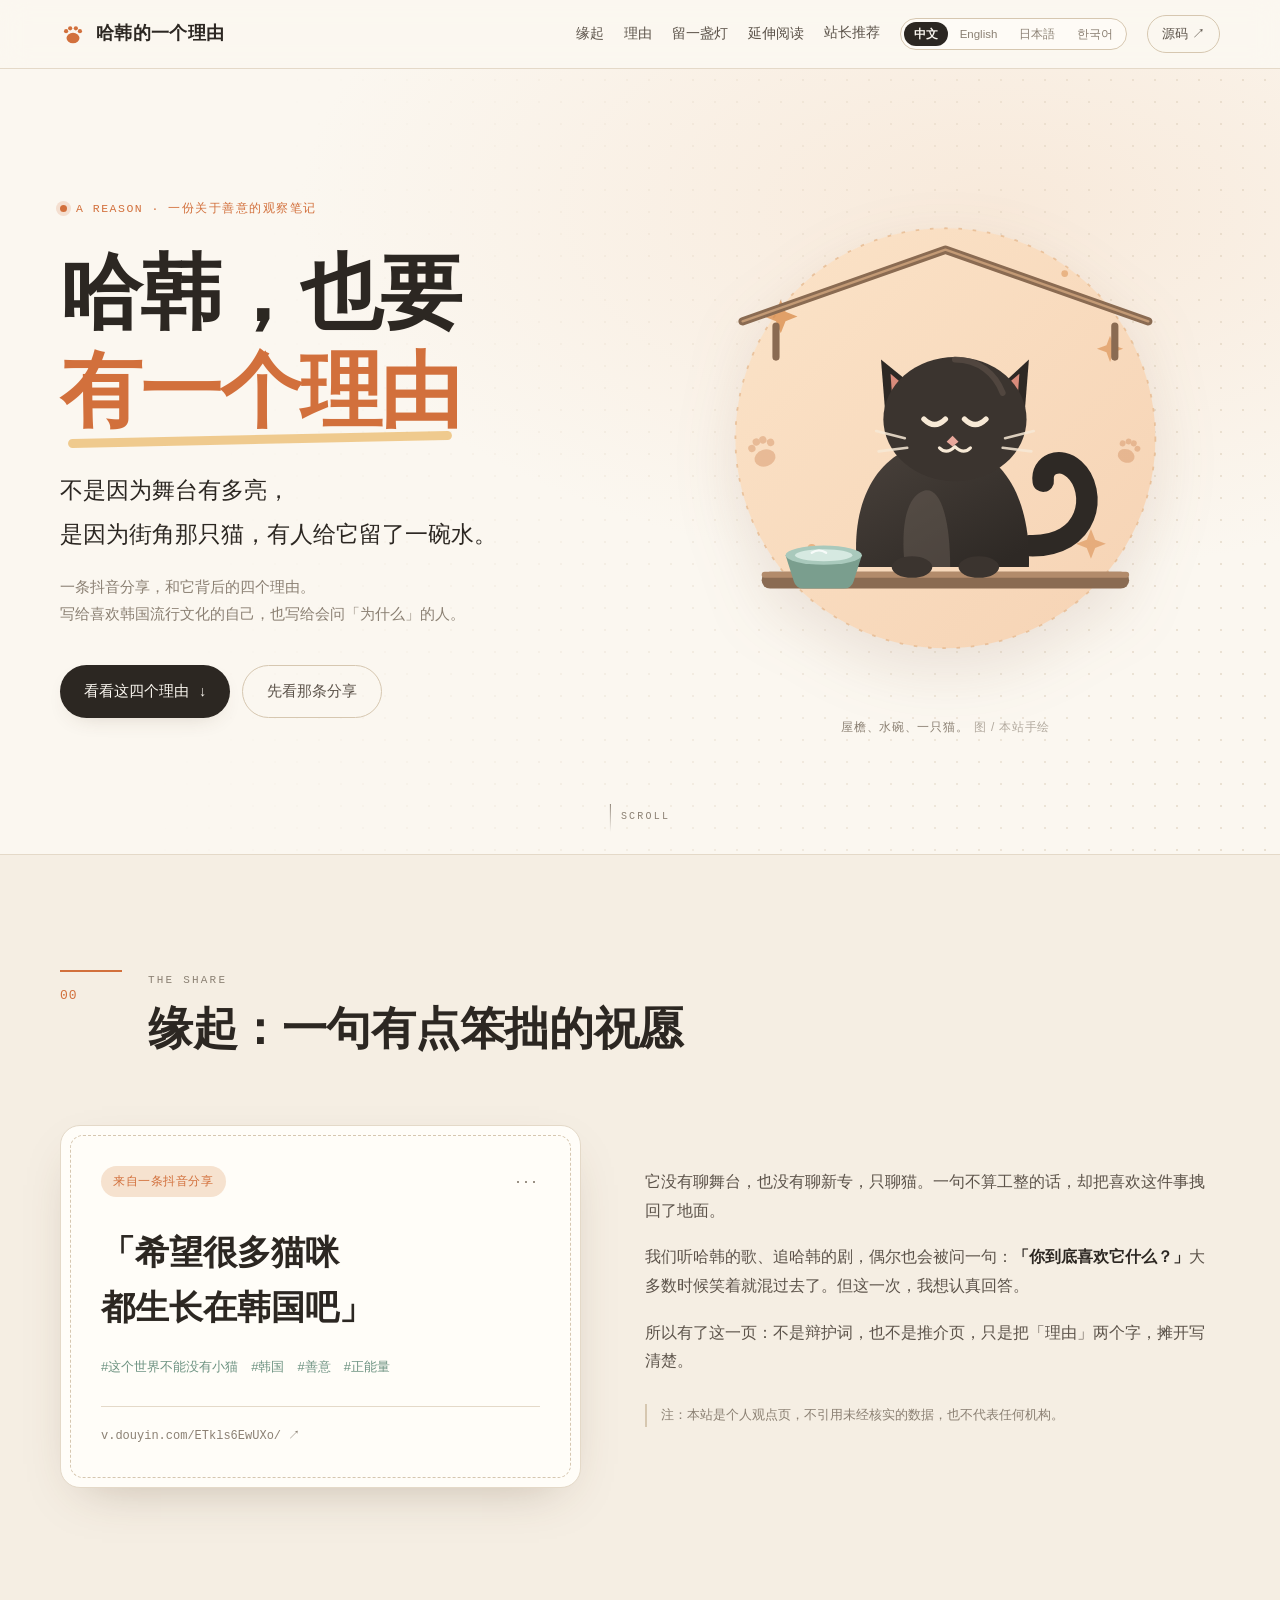
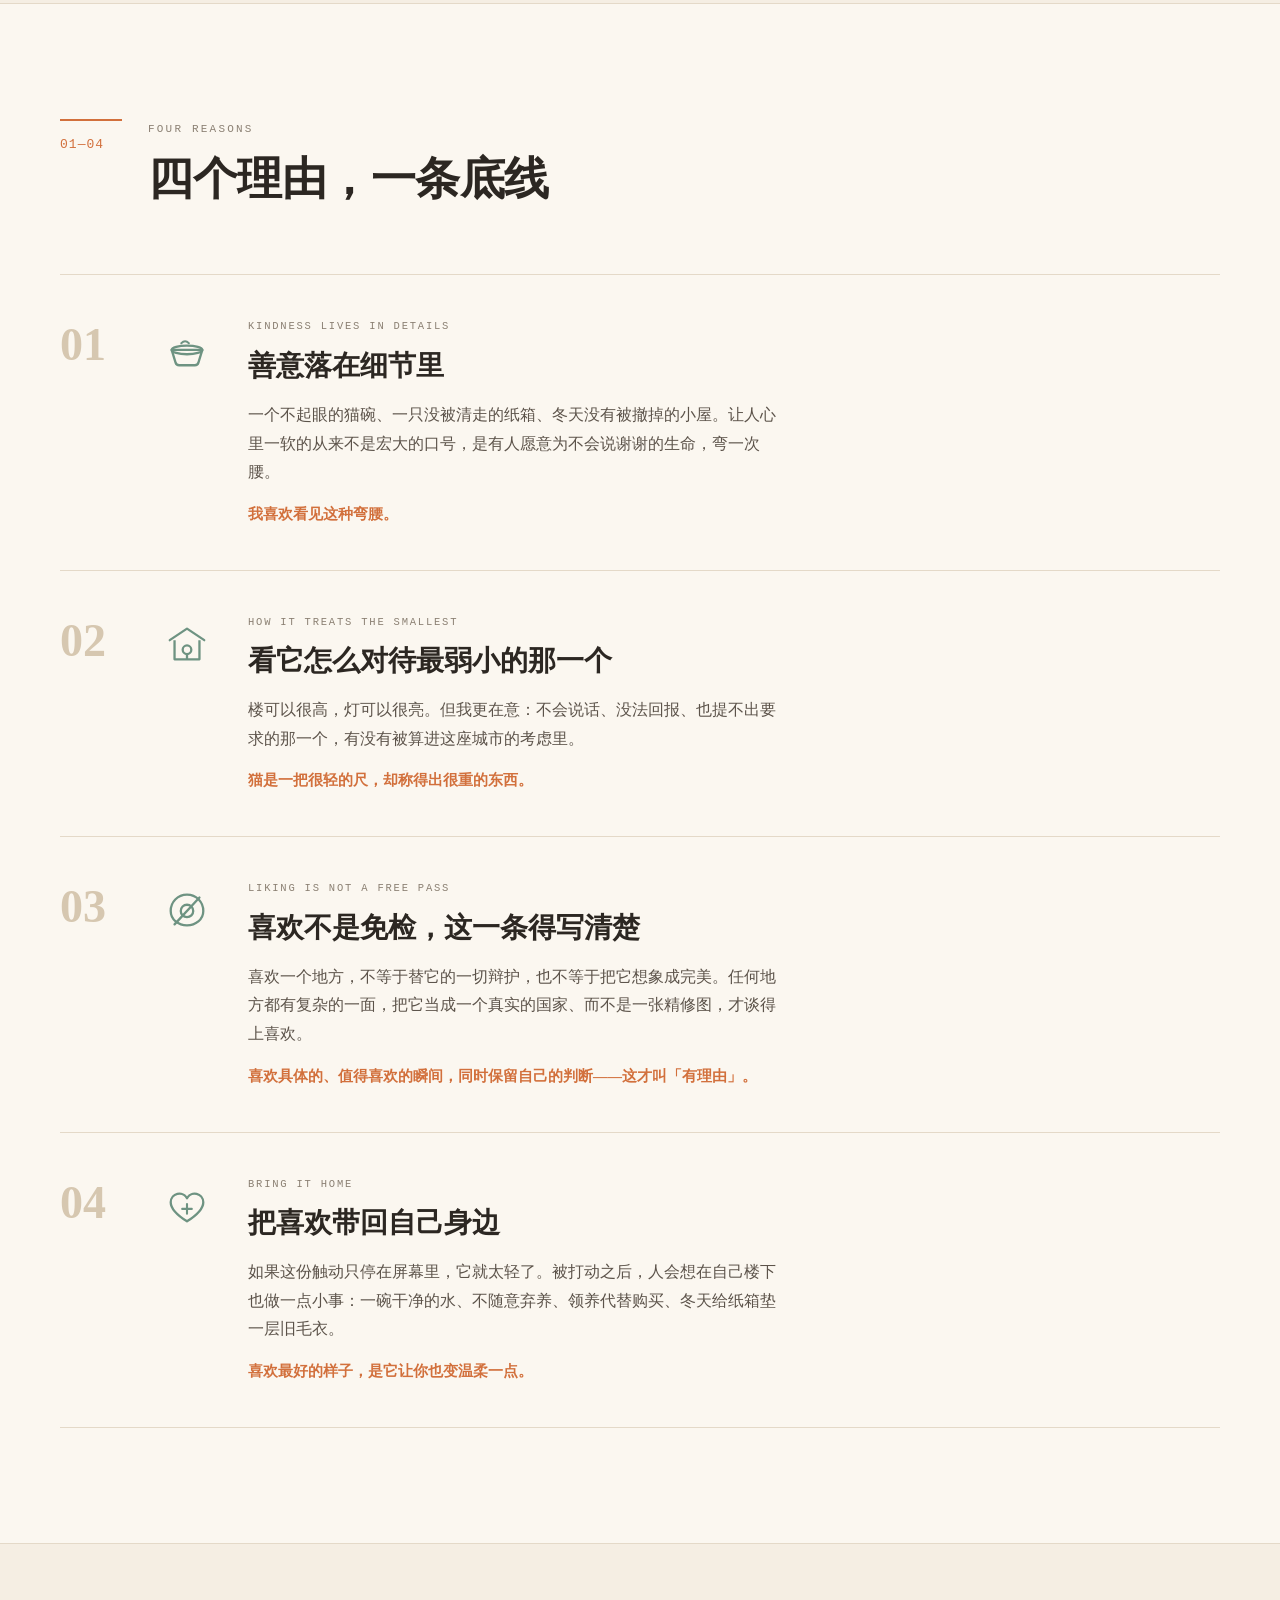
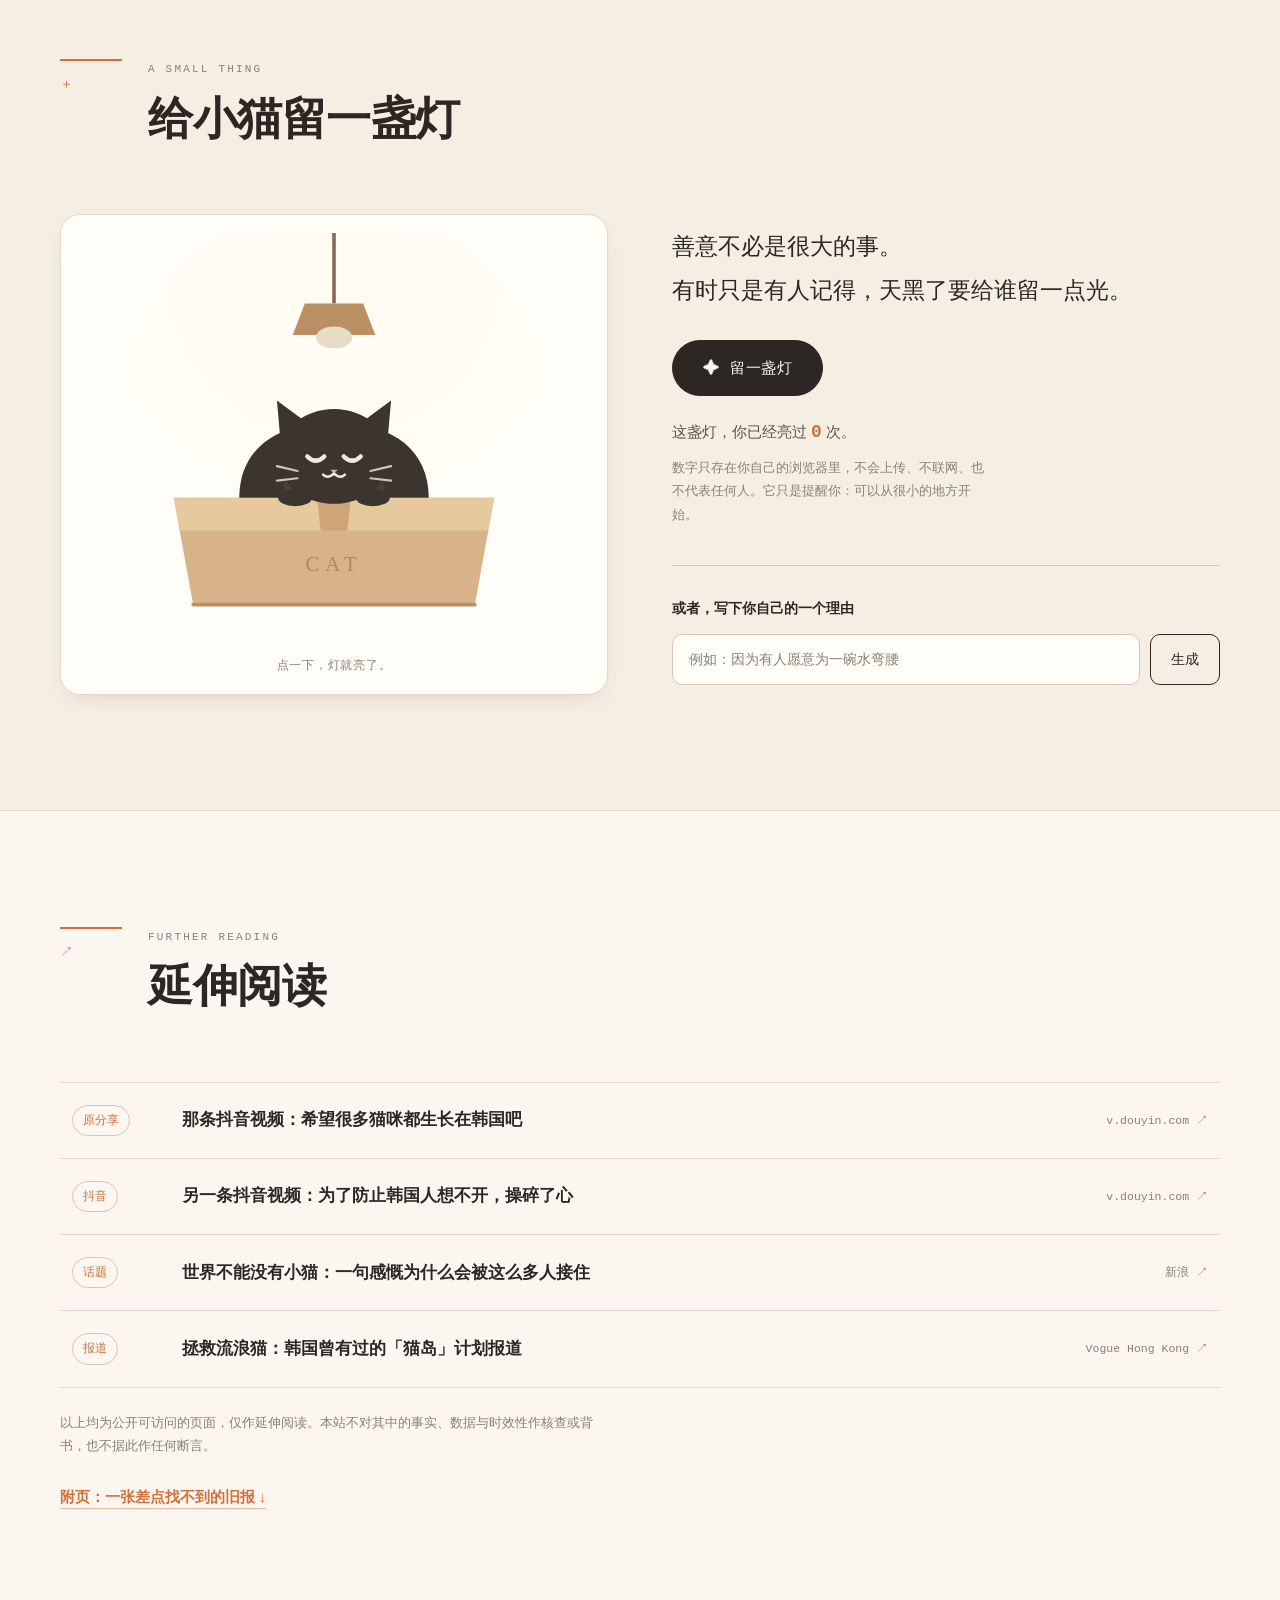
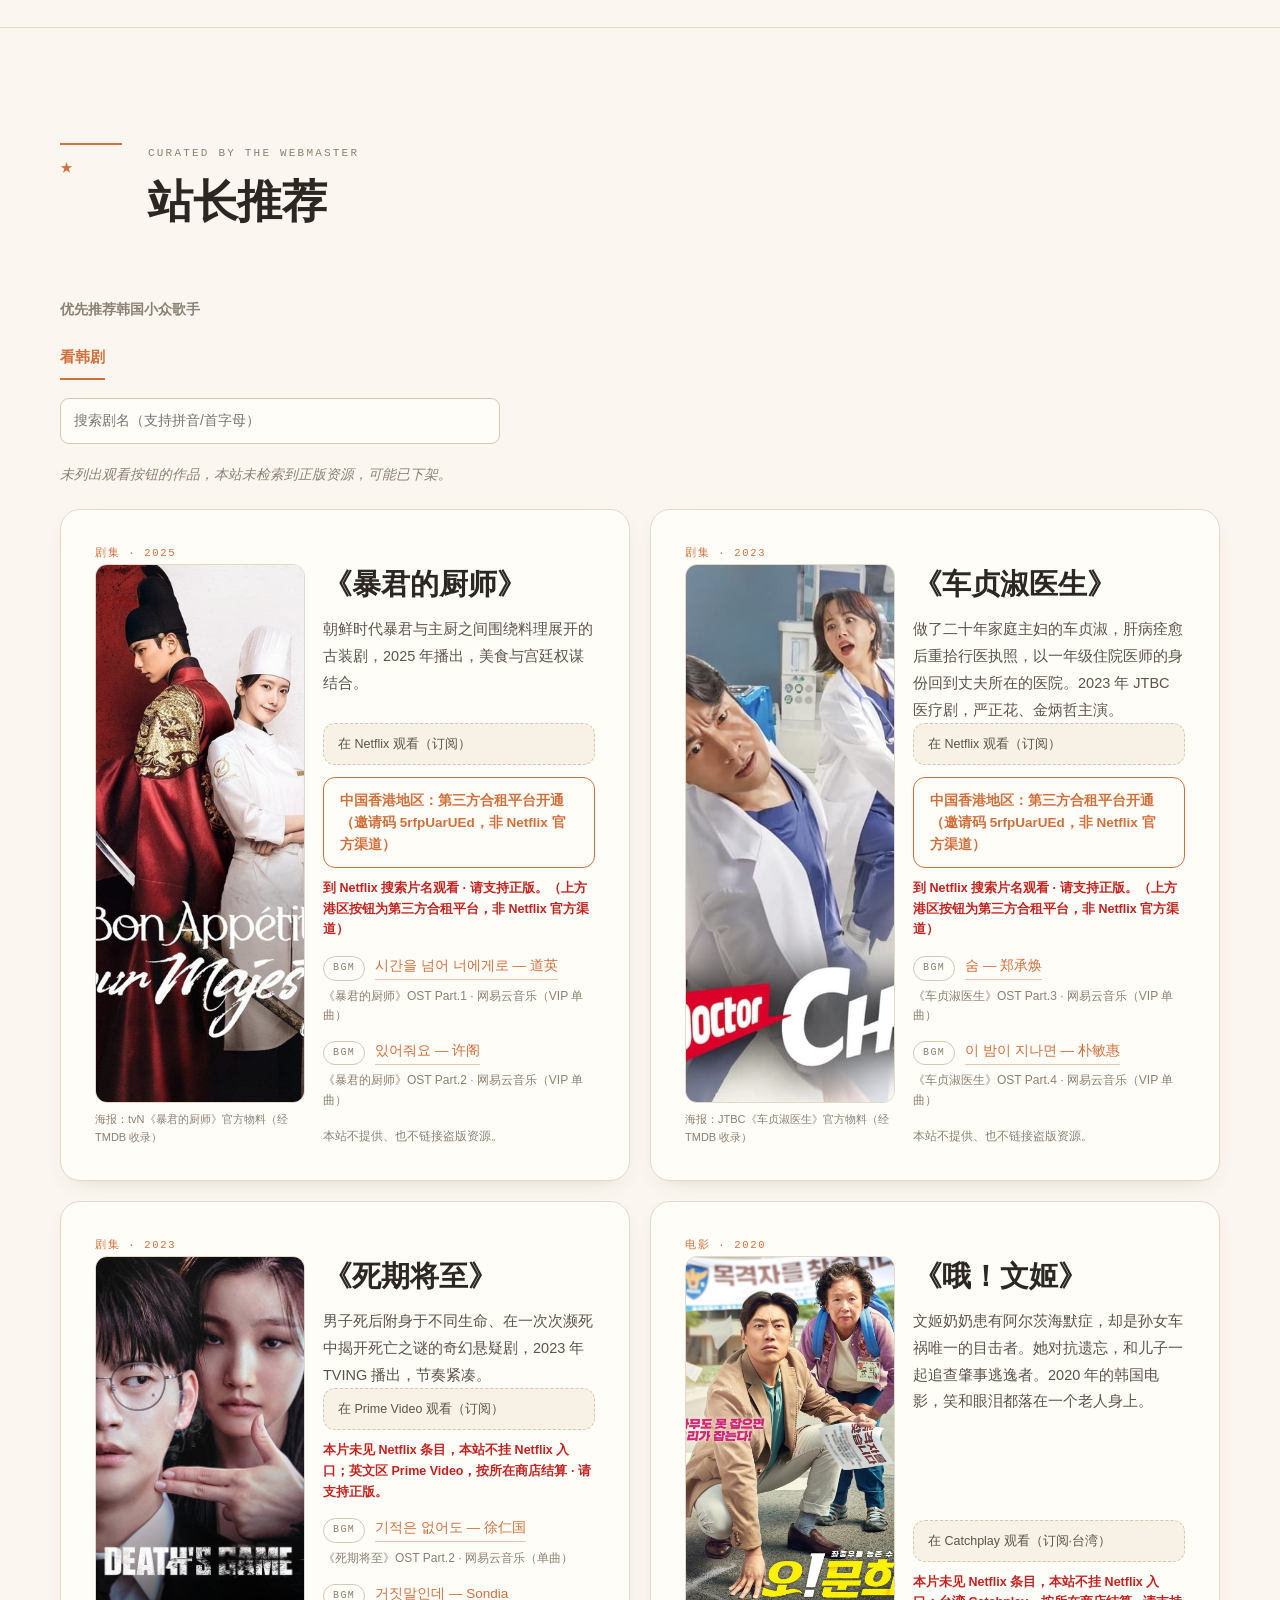
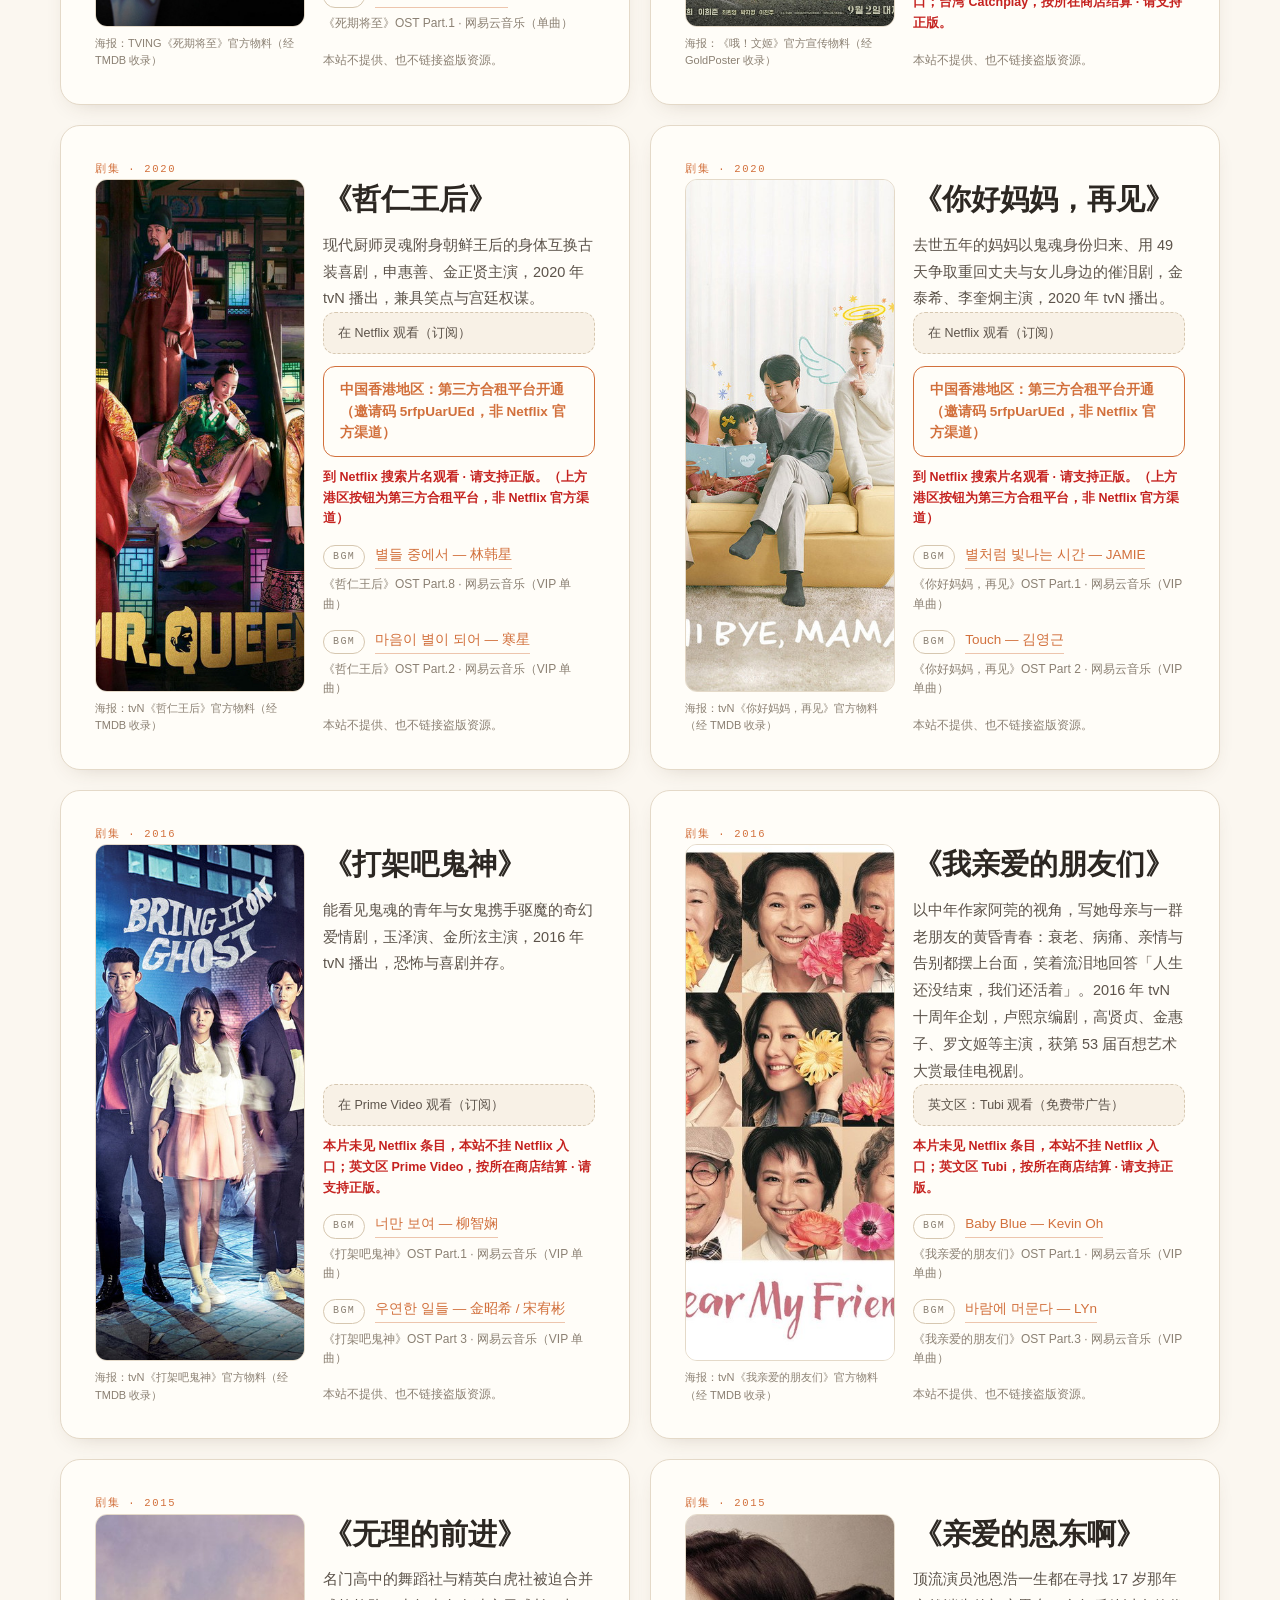
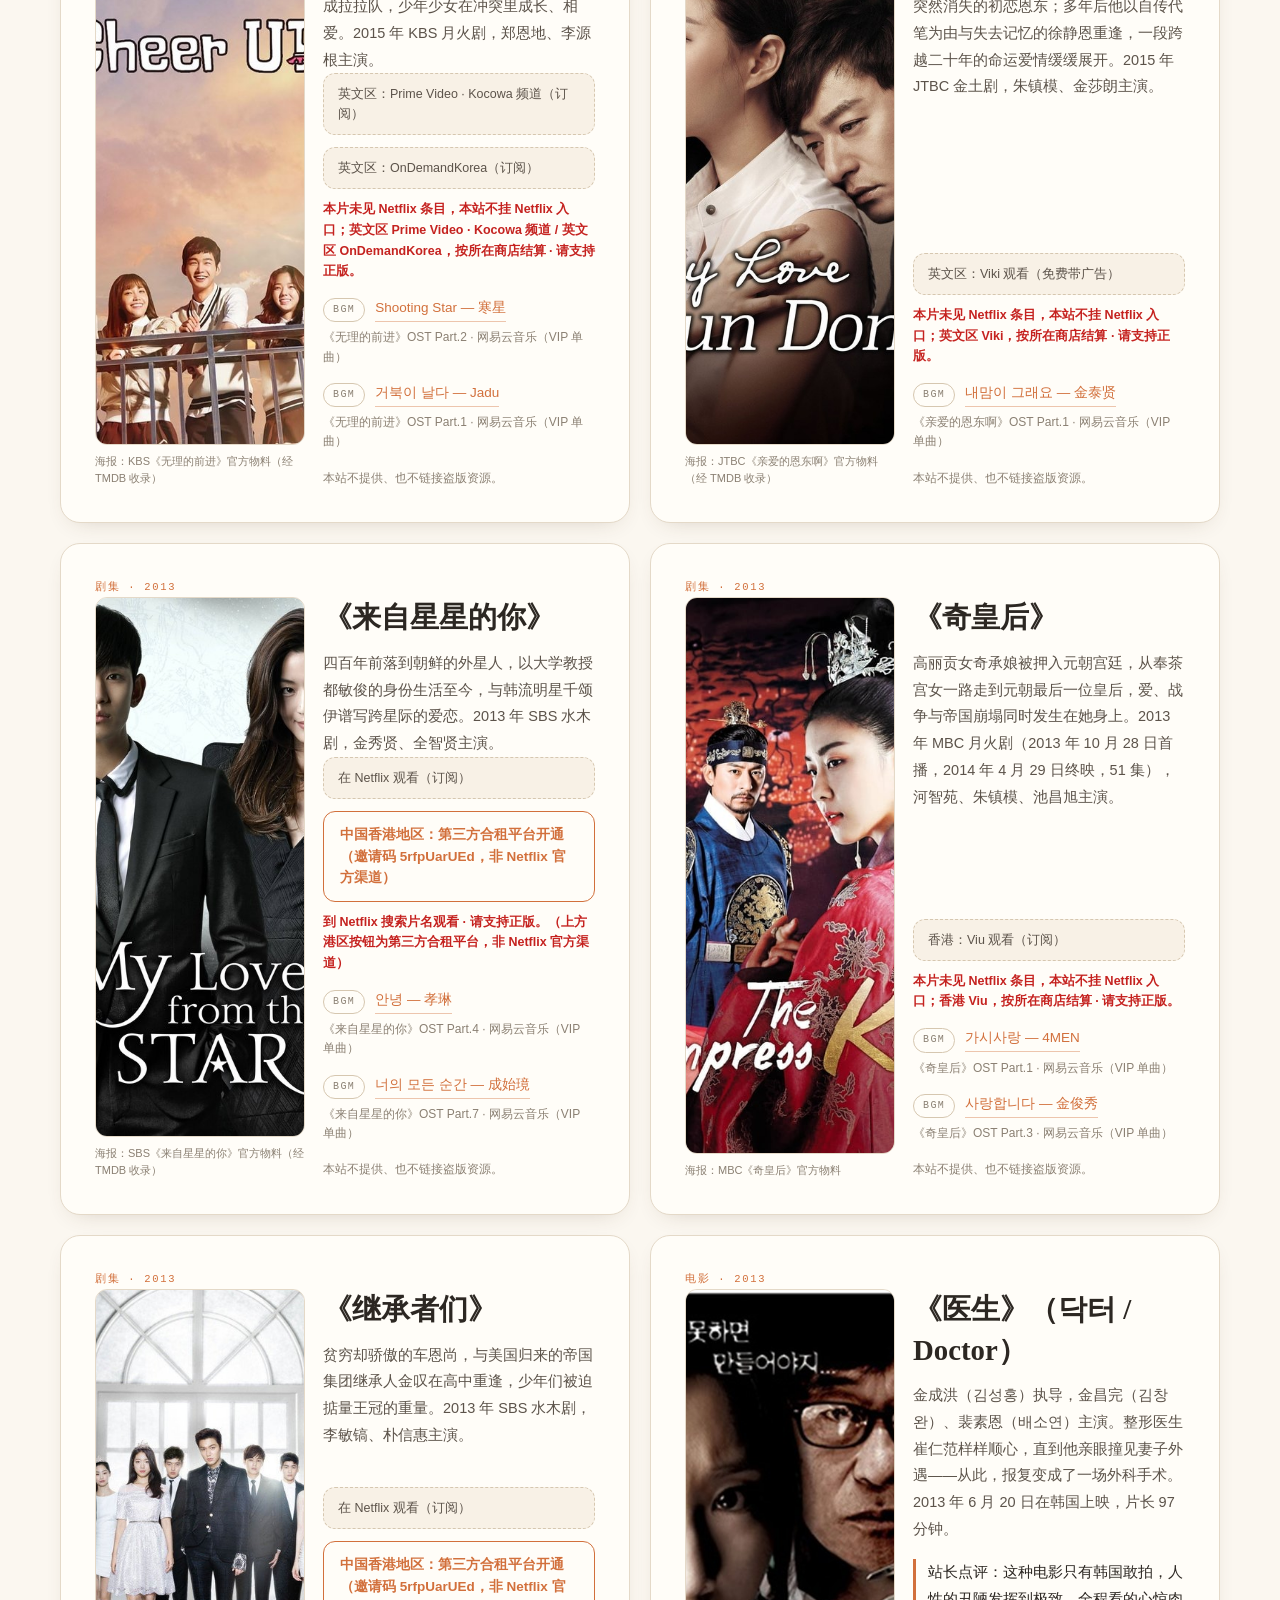
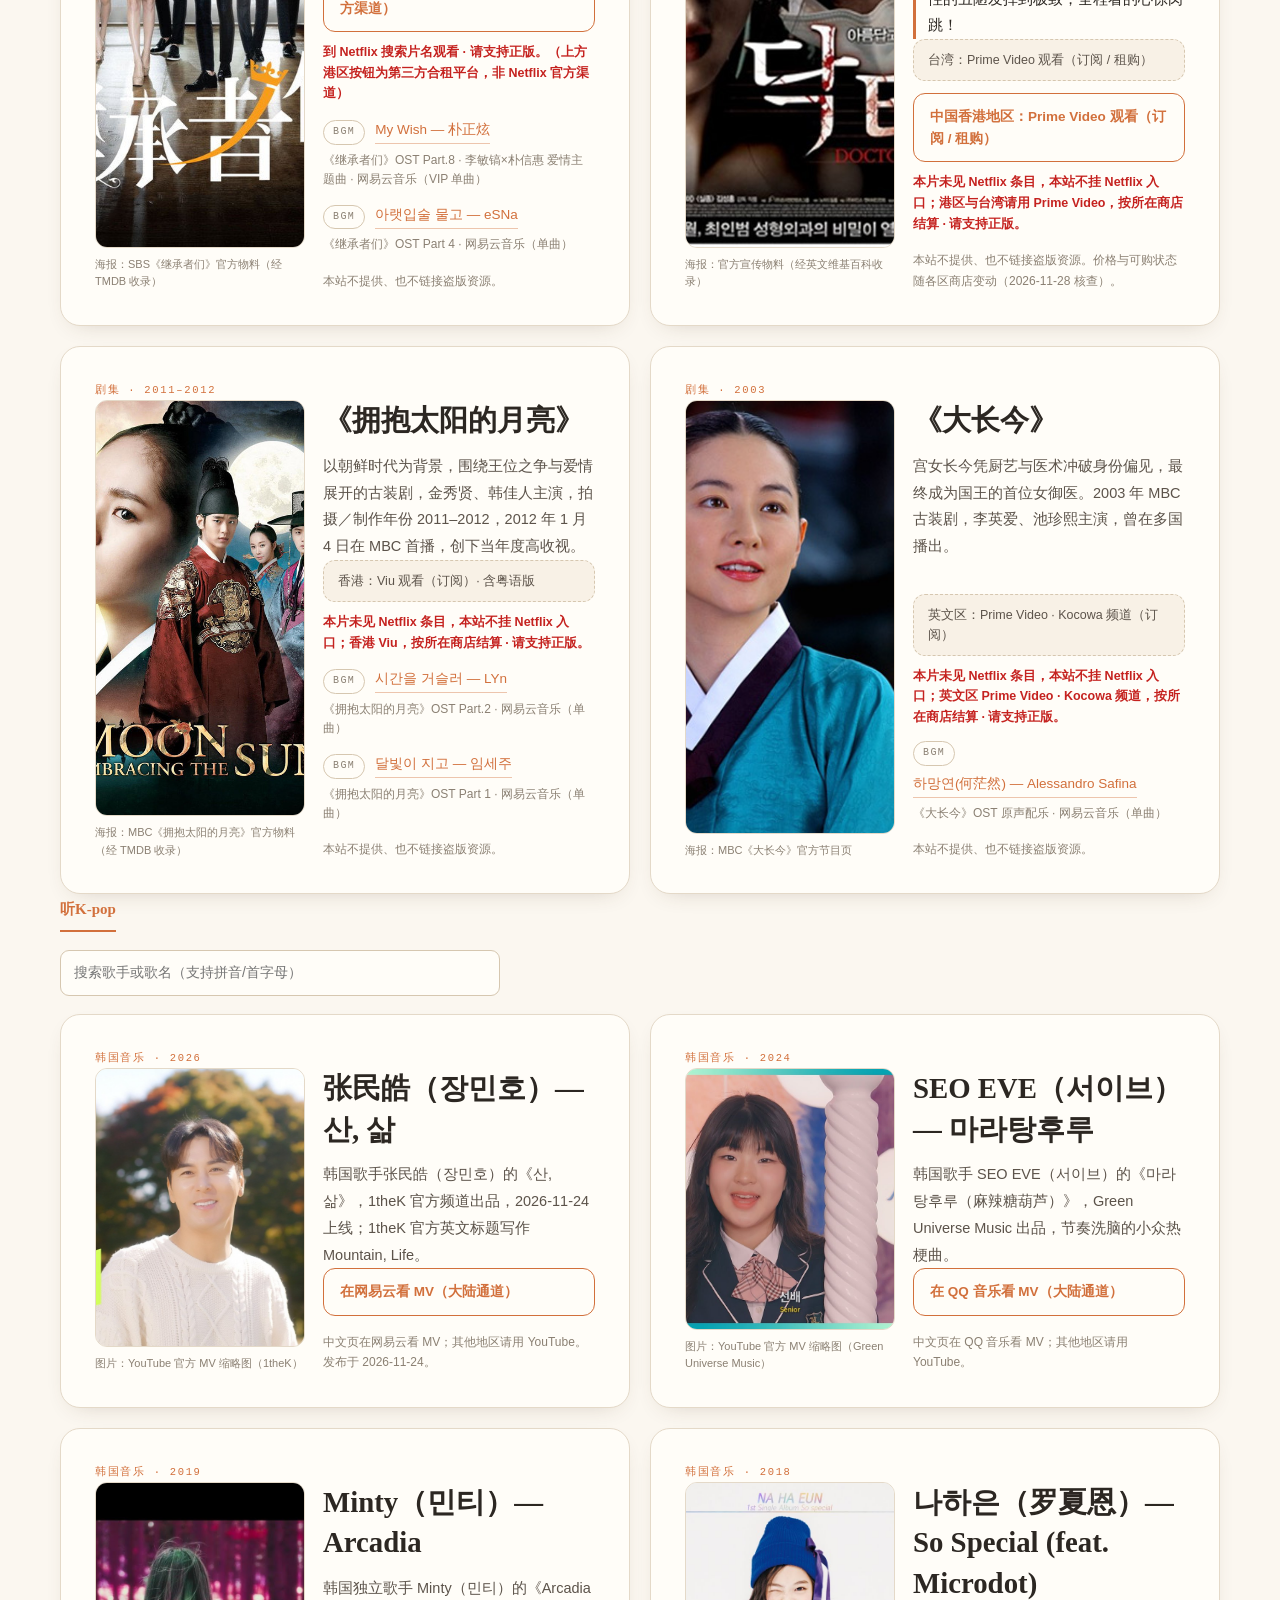
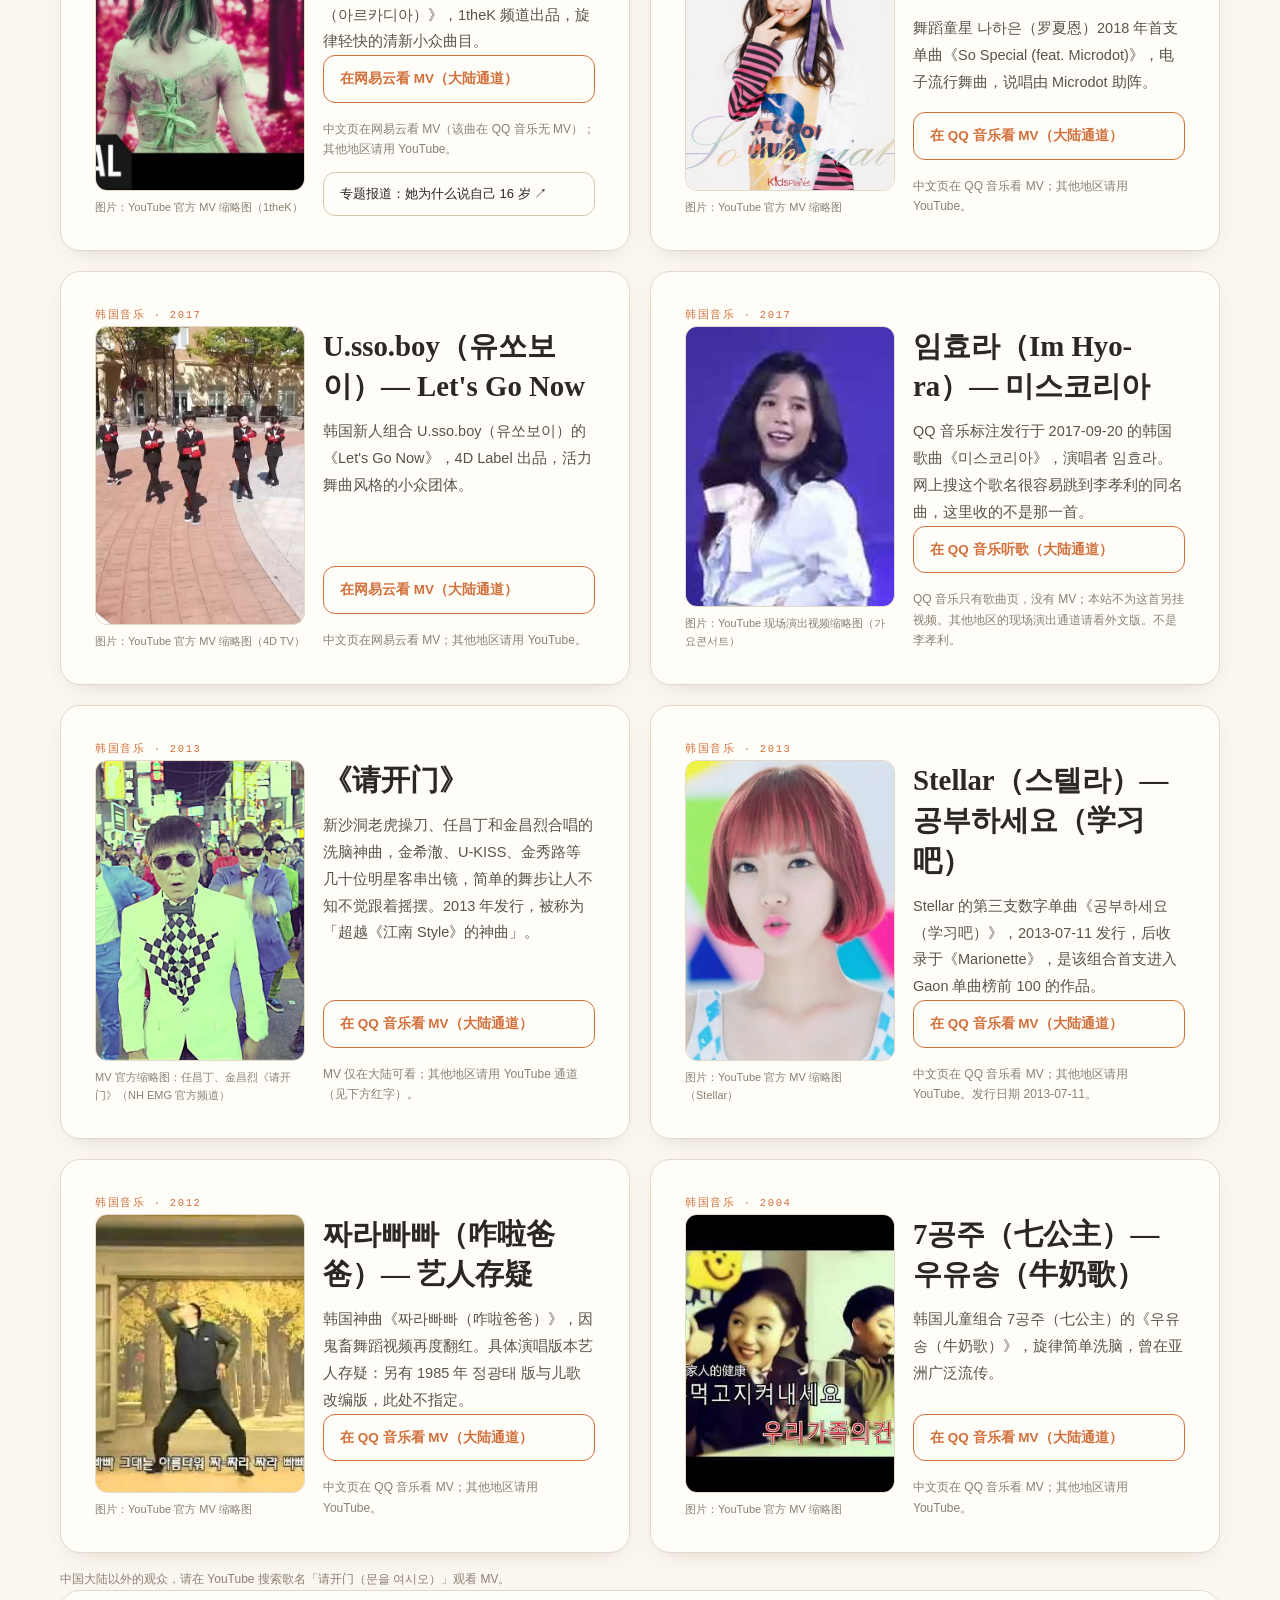
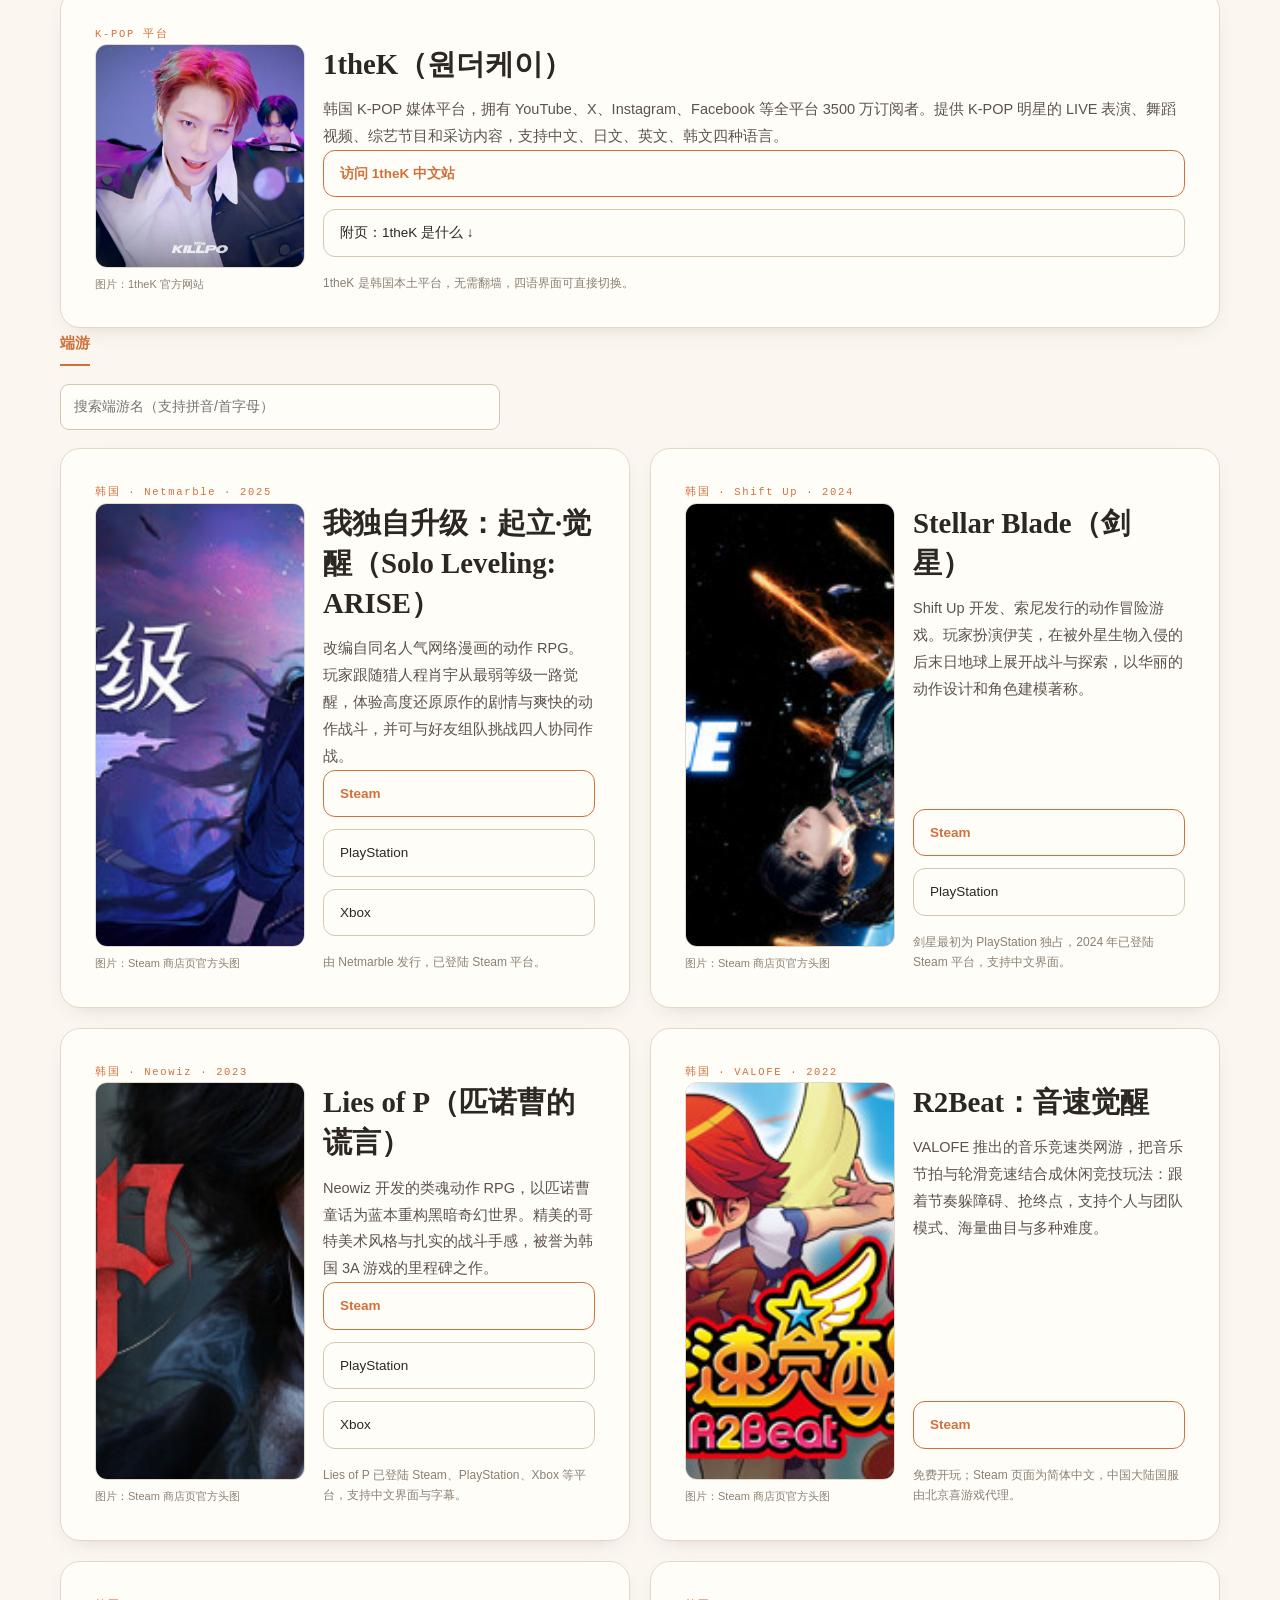
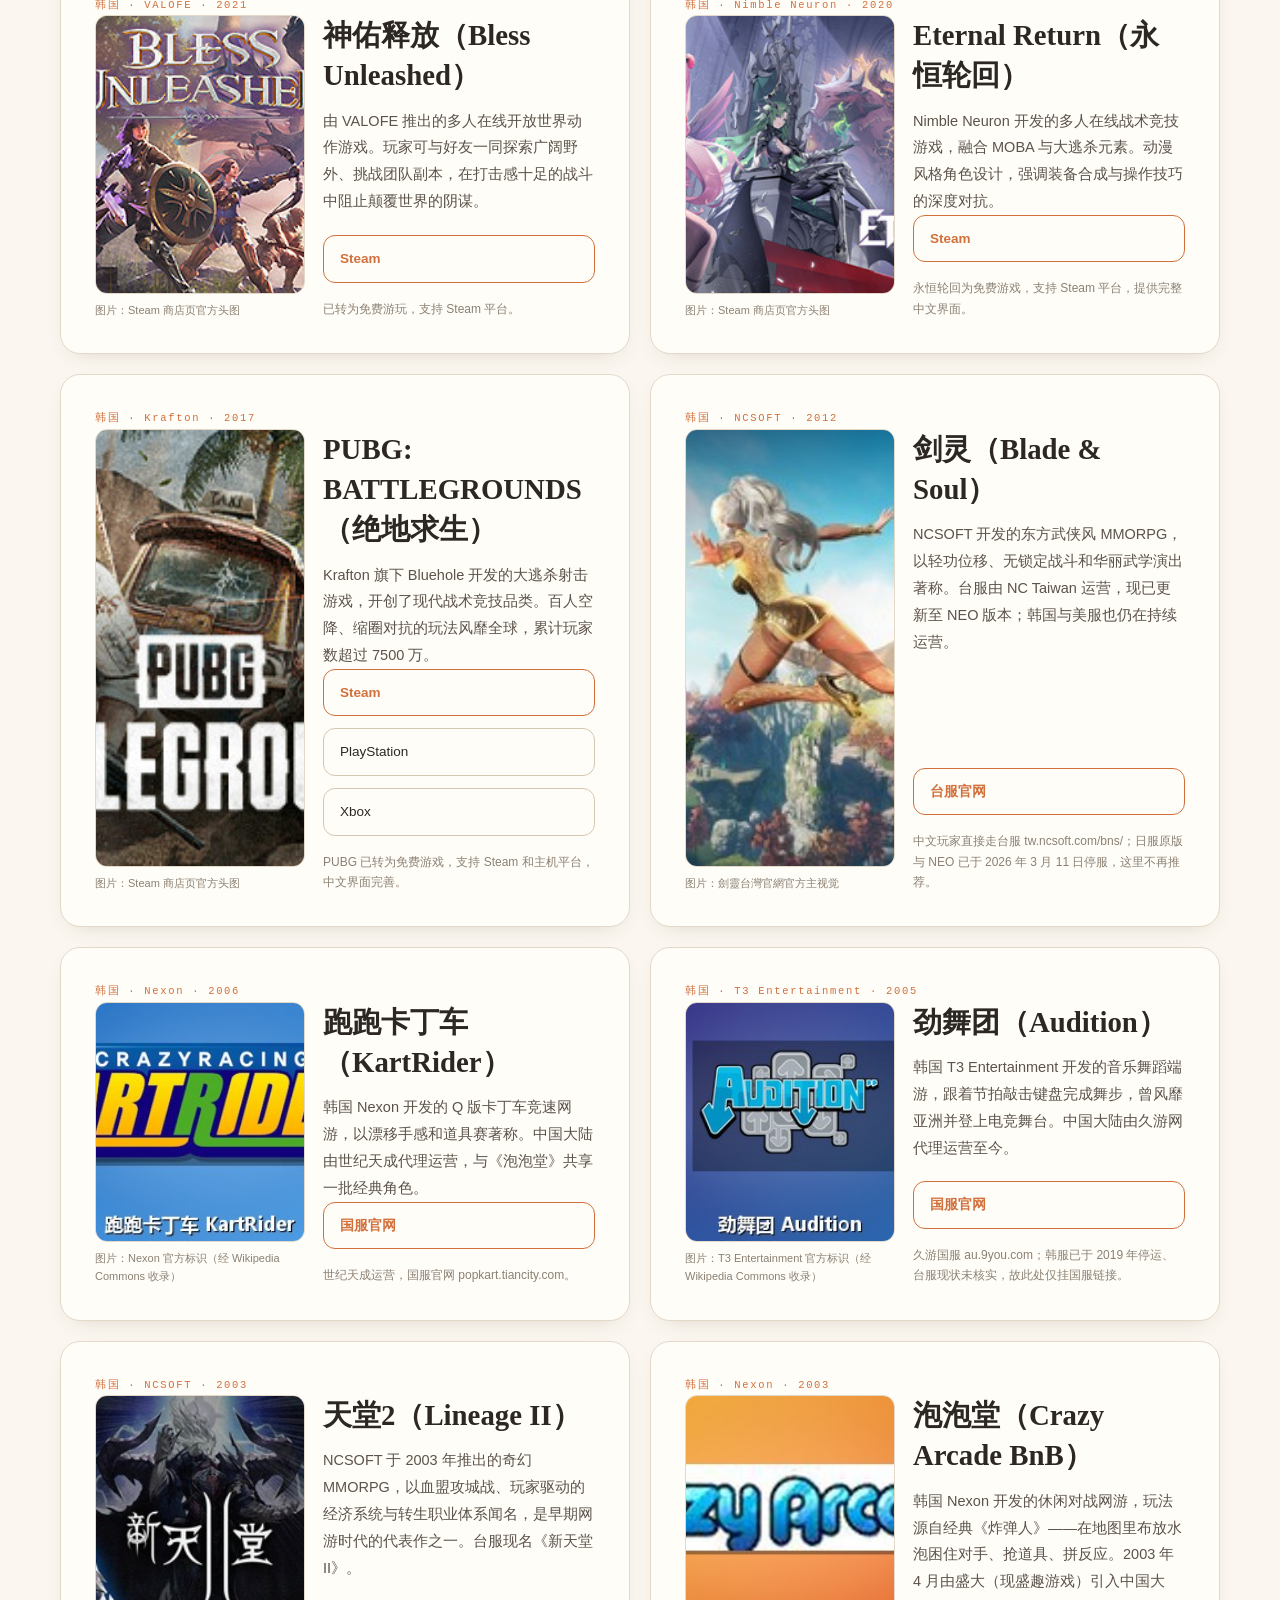
==== commit 9efb9ba8: "feat(picks): 每部剧补上第二首 OST（BGM 1 首 → 1~2 首，含《咬住下唇》）" ====
--- a/index.html
+++ b/index.html
@@ -443,7 +443,8 @@
               <h3 class="pick-title" data-i18n="picks.drama9.title">《暴君的厨师》</h3>
               <p class="pick-desc" data-i18n="picks.drama9.desc">朝鲜时代暴君与主厨之间围绕料理展开的古装剧，2025 年播出，美食与宫廷权谋结合。</p>
               <div class="pick-actions" data-i18n="picks.drama9.actions"><a class="pick-link pick-link-sub" href="https://www.netflix.com/title/82024852" target="_blank" rel="noopener noreferrer">在 Netflix 观看（订阅）</a><a class="pick-link pick-link-featured" href="https://nfshare.cn/?sid=5rfpUarUEd" target="_blank" rel="noopener noreferrer"><span class="aff-label-long">中国香港地区：第三方合租平台开通（邀请码 5rfpUarUEd，非 Netflix 官方渠道）</span><span class="aff-label-short">中国香港地区：合租平台开通（邀请码 5rfpUarUEd）</span></a><p class="pick-netflix-note">到 Netflix 搜索片名观看 · 请支持正版。（上方港区按钮为第三方合租平台，非 Netflix 官方渠道）</p></div>
-                            <p class="pick-bgm" data-zh-only><span class="pick-bgm-tag">BGM</span><a class="pick-link-bgm" href="https://music.163.com/song?id=2738613686" target="_blank" rel="noopener noreferrer">시간을 넘어 너에게로 — 道英</a><span class="pick-bgm-note">《暴君的厨师》OST Part.1 · 网易云音乐（VIP 单曲）</span></p>
+                            <p class="pick-bgm" data-i18n="picks.drama9.bgm"><span class="pick-bgm-tag">BGM</span><a class="pick-link-bgm" href="https://music.163.com/song?id=2738613686" target="_blank" rel="noopener noreferrer">시간을 넘어 너에게로 — 道英</a><span class="pick-bgm-note">《暴君的厨师》OST Part.1 · 网易云音乐（VIP 单曲）</span></p>
+                            <p class="pick-bgm" data-i18n="picks.drama9.bgm2"><span class="pick-bgm-tag">BGM</span><a class="pick-link-bgm" href="https://music.163.com/song?id=2740922186" target="_blank" rel="noopener noreferrer">있어줘요 — 许阁</a><span class="pick-bgm-note">《暴君的厨师》OST Part.2 · 网易云音乐（VIP 单曲）</span></p>
               <p class="pick-note" data-i18n="picks.drama9.note">本站不提供、也不链接盗版资源。</p>
             </div>
           </div>
@@ -459,7 +460,8 @@
               <h3 class="pick-title" data-i18n="picks.drama1.title">《车贞淑医生》</h3>
               <p class="pick-desc" data-i18n="picks.drama1.desc">做了二十年家庭主妇的车贞淑，肝病痊愈后重拾行医执照，以一年级住院医师的身份回到丈夫所在的医院。2023 年 JTBC 医疗剧，严正花、金炳哲主演。</p>
               <div class="pick-actions" data-i18n="picks.drama1.actions"><a class="pick-link pick-link-sub" href="https://www.netflix.com/title/81682438" target="_blank" rel="noopener noreferrer">在 Netflix 观看（订阅）</a><a class="pick-link pick-link-featured" href="https://nfshare.cn/?sid=5rfpUarUEd" target="_blank" rel="noopener noreferrer"><span class="aff-label-long">中国香港地区：第三方合租平台开通（邀请码 5rfpUarUEd，非 Netflix 官方渠道）</span><span class="aff-label-short">中国香港地区：合租平台开通（邀请码 5rfpUarUEd）</span></a><p class="pick-netflix-note">到 Netflix 搜索片名观看 · 请支持正版。（上方港区按钮为第三方合租平台，非 Netflix 官方渠道）</p></div>
-                            <p class="pick-bgm" data-zh-only><span class="pick-bgm-tag">BGM</span><a class="pick-link-bgm" href="https://music.163.com/song?id=2043178599" target="_blank" rel="noopener noreferrer">숨 — 郑承焕</a><span class="pick-bgm-note">《车贞淑医生》OST Part.3 · 网易云音乐（VIP 单曲）</span></p>
+                            <p class="pick-bgm" data-i18n="picks.drama1.bgm"><span class="pick-bgm-tag">BGM</span><a class="pick-link-bgm" href="https://music.163.com/song?id=2043178599" target="_blank" rel="noopener noreferrer">숨 — 郑承焕</a><span class="pick-bgm-note">《车贞淑医生》OST Part.3 · 网易云音乐（VIP 单曲）</span></p>
+                            <p class="pick-bgm" data-i18n="picks.drama1.bgm2"><span class="pick-bgm-tag">BGM</span><a class="pick-link-bgm" href="https://music.163.com/song?id=2047059099" target="_blank" rel="noopener noreferrer">이 밤이 지나면 — 朴敏惠</a><span class="pick-bgm-note">《车贞淑医生》OST Part.4 · 网易云音乐（VIP 单曲）</span></p>
               <p class="pick-note" data-i18n="picks.drama1.note">本站不提供、也不链接盗版资源。</p>
             </div>
           </div>
@@ -477,7 +479,8 @@
               <h3 class="pick-title" data-i18n="picks.drama10.title">《死期将至》</h3>
               <p class="pick-desc" data-i18n="picks.drama10.desc">男子死后附身于不同生命、在一次次濒死中揭开死亡之谜的奇幻悬疑剧，2023 年 TVING 播出，节奏紧凑。</p>
               <div class="pick-actions" data-i18n="picks.drama10.actions"><a class="pick-link pick-link-sub" href="https://app.primevideo.com/detail?gti=amzn1.dv.gti.a3b03bc3-0b7d-49e5-8eb1-6d80ac89dd13" target="_blank" rel="noopener noreferrer">在 Prime Video 观看（订阅）</a><p class="pick-netflix-note">本片未见 Netflix 条目，本站不挂 Netflix 入口；英文区 Prime Video，按所在商店结算 · 请支持正版。</p></div>
-                            <p class="pick-bgm" data-zh-only><span class="pick-bgm-tag">BGM</span><a class="pick-link-bgm" href="https://music.163.com/song?id=2108515847" target="_blank" rel="noopener noreferrer">기적은 없어도 — 徐仁国</a><span class="pick-bgm-note">《死期将至》OST Part.2 · 网易云音乐（单曲）</span></p>
+                            <p class="pick-bgm" data-i18n="picks.drama10.bgm"><span class="pick-bgm-tag">BGM</span><a class="pick-link-bgm" href="https://music.163.com/song?id=2108515847" target="_blank" rel="noopener noreferrer">기적은 없어도 — 徐仁国</a><span class="pick-bgm-note">《死期将至》OST Part.2 · 网易云音乐（单曲）</span></p>
+                            <p class="pick-bgm" data-i18n="picks.drama10.bgm2"><span class="pick-bgm-tag">BGM</span><a class="pick-link-bgm" href="https://music.163.com/song?id=2103739607" target="_blank" rel="noopener noreferrer">거짓말인데 — Sondia</a><span class="pick-bgm-note">《死期将至》OST Part.1 · 网易云音乐（单曲）</span></p>
               <p class="pick-note" data-i18n="picks.drama10.note">本站不提供、也不链接盗版资源。</p>
             </div>
           </div>
@@ -510,7 +513,8 @@
               <h3 class="pick-title" data-i18n="picks.drama7.title">《哲仁王后》</h3>
               <p class="pick-desc" data-i18n="picks.drama7.desc">现代厨师灵魂附身朝鲜王后的身体互换古装喜剧，申惠善、金正贤主演，2020 年 tvN 播出，兼具笑点与宫廷权谋。</p>
               <div class="pick-actions" data-i18n="picks.drama7.actions"><a class="pick-link pick-link-sub" href="https://www.netflix.com/title/81422314" target="_blank" rel="noopener noreferrer">在 Netflix 观看（订阅）</a><a class="pick-link pick-link-featured" href="https://nfshare.cn/?sid=5rfpUarUEd" target="_blank" rel="noopener noreferrer"><span class="aff-label-long">中国香港地区：第三方合租平台开通（邀请码 5rfpUarUEd，非 Netflix 官方渠道）</span><span class="aff-label-short">中国香港地区：合租平台开通（邀请码 5rfpUarUEd）</span></a><p class="pick-netflix-note">到 Netflix 搜索片名观看 · 请支持正版。（上方港区按钮为第三方合租平台，非 Netflix 官方渠道）</p></div>
-                            <p class="pick-bgm" data-zh-only><span class="pick-bgm-tag">BGM</span><a class="pick-link-bgm" href="https://music.163.com/song?id=1818581719" target="_blank" rel="noopener noreferrer">별들 중에서 — 林韩星</a><span class="pick-bgm-note">《哲仁王后》OST Part.8 · 网易云音乐（VIP 单曲）</span></p>
+                            <p class="pick-bgm" data-i18n="picks.drama7.bgm"><span class="pick-bgm-tag">BGM</span><a class="pick-link-bgm" href="https://music.163.com/song?id=1818581719" target="_blank" rel="noopener noreferrer">별들 중에서 — 林韩星</a><span class="pick-bgm-note">《哲仁王后》OST Part.8 · 网易云音乐（VIP 单曲）</span></p>
+                            <p class="pick-bgm" data-i18n="picks.drama7.bgm2"><span class="pick-bgm-tag">BGM</span><a class="pick-link-bgm" href="https://music.163.com/song?id=1806729608" target="_blank" rel="noopener noreferrer">마음이 별이 되어 — 寒星</a><span class="pick-bgm-note">《哲仁王后》OST Part.2 · 网易云音乐（VIP 单曲）</span></p>
               <p class="pick-note" data-i18n="picks.drama7.note">本站不提供、也不链接盗版资源。</p>
             </div>
           </div>
@@ -528,7 +532,8 @@
               <h3 class="pick-title" data-i18n="picks.drama8.title">《你好妈妈，再见》</h3>
               <p class="pick-desc" data-i18n="picks.drama8.desc">去世五年的妈妈以鬼魂身份归来、用 49 天争取重回丈夫与女儿身边的催泪剧，金泰希、李奎炯主演，2020 年 tvN 播出。</p>
               <div class="pick-actions" data-i18n="picks.drama8.actions"><a class="pick-link pick-link-sub" href="https://www.netflix.com/title/81243996" target="_blank" rel="noopener noreferrer">在 Netflix 观看（订阅）</a><a class="pick-link pick-link-featured" href="https://nfshare.cn/?sid=5rfpUarUEd" target="_blank" rel="noopener noreferrer"><span class="aff-label-long">中国香港地区：第三方合租平台开通（邀请码 5rfpUarUEd，非 Netflix 官方渠道）</span><span class="aff-label-short">中国香港地区：合租平台开通（邀请码 5rfpUarUEd）</span></a><p class="pick-netflix-note">到 Netflix 搜索片名观看 · 请支持正版。（上方港区按钮为第三方合租平台，非 Netflix 官方渠道）</p></div>
-                            <p class="pick-bgm" data-zh-only><span class="pick-bgm-tag">BGM</span><a class="pick-link-bgm" href="https://music.163.com/song?id=1427705631" target="_blank" rel="noopener noreferrer">별처럼 빛나는 시간 — JAMIE</a><span class="pick-bgm-note">《你好妈妈，再见》OST Part.1 · 网易云音乐（VIP 单曲）</span></p>
+                            <p class="pick-bgm" data-i18n="picks.drama8.bgm"><span class="pick-bgm-tag">BGM</span><a class="pick-link-bgm" href="https://music.163.com/song?id=1427705631" target="_blank" rel="noopener noreferrer">별처럼 빛나는 시간 — JAMIE</a><span class="pick-bgm-note">《你好妈妈，再见》OST Part.1 · 网易云音乐（VIP 单曲）</span></p>
+                            <p class="pick-bgm" data-i18n="picks.drama8.bgm2"><span class="pick-bgm-tag">BGM</span><a class="pick-link-bgm" href="https://music.163.com/song?id=1429356004" target="_blank" rel="noopener noreferrer">Touch — 김영근</a><span class="pick-bgm-note">《你好妈妈，再见》OST Part 2 · 网易云音乐（VIP 单曲）</span></p>
               <p class="pick-note" data-i18n="picks.drama8.note">本站不提供、也不链接盗版资源。</p>
             </div>
           </div>
@@ -546,7 +551,8 @@
               <h3 class="pick-title" data-i18n="picks.drama11.title">《打架吧鬼神》</h3>
               <p class="pick-desc" data-i18n="picks.drama11.desc">能看见鬼魂的青年与女鬼携手驱魔的奇幻爱情剧，玉泽演、金所泫主演，2016 年 tvN 播出，恐怖与喜剧并存。</p>
               <div class="pick-actions" data-i18n="picks.drama11.actions"><a class="pick-link pick-link-sub" href="https://www.primevideo.com/-/zh_TW/detail/%E6%89%93%E6%9E%B6%E5%90%A7%EF%BC%8C%E9%AC%BC%E7%A5%9E/0HVE4CVQNSBVA7YGU5OYIR2H51" target="_blank" rel="noopener noreferrer">在 Prime Video 观看（订阅）</a><p class="pick-netflix-note">本片未见 Netflix 条目，本站不挂 Netflix 入口；英文区 Prime Video，按所在商店结算 · 请支持正版。</p></div>
-                            <p class="pick-bgm" data-zh-only><span class="pick-bgm-tag">BGM</span><a class="pick-link-bgm" href="https://music.163.com/song?id=421423448" target="_blank" rel="noopener noreferrer">너만 보여 — 柳智娴</a><span class="pick-bgm-note">《打架吧鬼神》OST Part.1 · 网易云音乐（VIP 单曲）</span></p>
+                            <p class="pick-bgm" data-i18n="picks.drama11.bgm"><span class="pick-bgm-tag">BGM</span><a class="pick-link-bgm" href="https://music.163.com/song?id=421423448" target="_blank" rel="noopener noreferrer">너만 보여 — 柳智娴</a><span class="pick-bgm-note">《打架吧鬼神》OST Part.1 · 网易云音乐（VIP 单曲）</span></p>
+                            <p class="pick-bgm" data-i18n="picks.drama11.bgm2"><span class="pick-bgm-tag">BGM</span><a class="pick-link-bgm" href="https://music.163.com/song?id=423407596" target="_blank" rel="noopener noreferrer">우연한 일들 — 金昭希 / 宋宥彬</a><span class="pick-bgm-note">《打架吧鬼神》OST Part 3 · 网易云音乐（VIP 单曲）</span></p>
               <p class="pick-note" data-i18n="picks.drama11.note">本站不提供、也不链接盗版资源。</p>
             </div>
           </div>
@@ -564,7 +570,8 @@
               <h3 class="pick-title" data-i18n="picks.drama13.title">《我亲爱的朋友们》</h3>
               <p class="pick-desc" data-i18n="picks.drama13.desc">以中年作家阿莞的视角，写她母亲与一群老朋友的黄昏青春：衰老、病痛、亲情与告别都摆上台面，笑着流泪地回答「人生还没结束，我们还活着」。2016 年 tvN 十周年企划，卢熙京编剧，高贤贞、金惠子、罗文姬等主演，获第 53 届百想艺术大赏最佳电视剧。</p>
               <div class="pick-actions" data-i18n="picks.drama13.actions"><a class="pick-link pick-link-sub" href="https://tubitv.com/series/300010014/dear-my-friends" target="_blank" rel="noopener noreferrer">英文区：Tubi 观看（免费带广告）</a><p class="pick-netflix-note">本片未见 Netflix 条目，本站不挂 Netflix 入口；英文区 Tubi，按所在商店结算 · 请支持正版。</p></div>
-                            <p class="pick-bgm" data-zh-only><span class="pick-bgm-tag">BGM</span><a class="pick-link-bgm" href="https://music.163.com/song?id=412902448" target="_blank" rel="noopener noreferrer">Baby Blue — Kevin Oh</a><span class="pick-bgm-note">《我亲爱的朋友们》OST Part.1 · 网易云音乐（VIP 单曲）</span></p>
+                            <p class="pick-bgm" data-i18n="picks.drama13.bgm"><span class="pick-bgm-tag">BGM</span><a class="pick-link-bgm" href="https://music.163.com/song?id=412902448" target="_blank" rel="noopener noreferrer">Baby Blue — Kevin Oh</a><span class="pick-bgm-note">《我亲爱的朋友们》OST Part.1 · 网易云音乐（VIP 单曲）</span></p>
+                            <p class="pick-bgm" data-i18n="picks.drama13.bgm2"><span class="pick-bgm-tag">BGM</span><a class="pick-link-bgm" href="https://music.163.com/song?id=414979313" target="_blank" rel="noopener noreferrer">바람에 머문다 — LYn</a><span class="pick-bgm-note">《我亲爱的朋友们》OST Part.3 · 网易云音乐（VIP 单曲）</span></p>
               <p class="pick-note" data-i18n="picks.drama13.note">本站不提供、也不链接盗版资源。</p>
             </div>
           </div>
@@ -580,7 +587,8 @@
               <h3 class="pick-title" data-i18n="picks.drama2.title">《无理的前进》</h3>
               <p class="pick-desc" data-i18n="picks.drama2.desc">名门高中的舞蹈社与精英白虎社被迫合并成拉拉队，少年少女在冲突里成长、相爱。2015 年 KBS 月火剧，郑恩地、李源根主演。</p>
               <div class="pick-actions" data-i18n="picks.drama2.actions"><a class="pick-link pick-link-sub" href="https://watch.amazon.com/detail?gti=amzn1.dv.gti.7498e914-8cdf-4f9c-ad95-4342e43e3c90" target="_blank" rel="noopener noreferrer">英文区：Prime Video · Kocowa 频道（订阅）</a><a class="pick-link pick-link-sub" href="https://www.ondemandkorea.com/player/vod/cheer-up-0-1?contentId=1609890" target="_blank" rel="noopener noreferrer">英文区：OnDemandKorea（订阅）</a><p class="pick-netflix-note">本片未见 Netflix 条目，本站不挂 Netflix 入口；英文区 Prime Video · Kocowa 频道 / 英文区 OnDemandKorea，按所在商店结算 · 请支持正版。</p></div>
-                            <p class="pick-bgm" data-zh-only><span class="pick-bgm-tag">BGM</span><a class="pick-link-bgm" href="https://music.163.com/song?id=35345403" target="_blank" rel="noopener noreferrer">Shooting Star — 寒星</a><span class="pick-bgm-note">《无理的前进》OST Part.2 · 网易云音乐（VIP 单曲）</span></p>
+                            <p class="pick-bgm" data-i18n="picks.drama2.bgm"><span class="pick-bgm-tag">BGM</span><a class="pick-link-bgm" href="https://music.163.com/song?id=35345403" target="_blank" rel="noopener noreferrer">Shooting Star — 寒星</a><span class="pick-bgm-note">《无理的前进》OST Part.2 · 网易云音乐（VIP 单曲）</span></p>
+                            <p class="pick-bgm" data-i18n="picks.drama2.bgm2"><span class="pick-bgm-tag">BGM</span><a class="pick-link-bgm" href="https://music.163.com/song?id=35090939" target="_blank" rel="noopener noreferrer">거북이 날다 — Jadu</a><span class="pick-bgm-note">《无理的前进》OST Part.1 · 网易云音乐（VIP 单曲）</span></p>
               <p class="pick-note" data-i18n="picks.drama2.note">本站不提供、也不链接盗版资源。</p>
             </div>
           </div>
@@ -598,7 +606,7 @@
               <h3 class="pick-title" data-i18n="picks.drama12.title">《亲爱的恩东啊》</h3>
               <p class="pick-desc" data-i18n="picks.drama12.desc">顶流演员池恩浩一生都在寻找 17 岁那年突然消失的初恋恩东；多年后他以自传代笔为由与失去记忆的徐静恩重逢，一段跨越二十年的命运爱情缓缓展开。2015 年 JTBC 金土剧，朱镇模、金莎朗主演。</p>
               <div class="pick-actions" data-i18n="picks.drama12.actions"><a class="pick-link pick-link-sub" href="https://www.viki.com/tv/27377c-my-love-eun-dong" target="_blank" rel="noopener noreferrer">英文区：Viki 观看（免费带广告）</a><p class="pick-netflix-note">本片未见 Netflix 条目，本站不挂 Netflix 入口；英文区 Viki，按所在商店结算 · 请支持正版。</p></div>
-                            <p class="pick-bgm" data-zh-only><span class="pick-bgm-tag">BGM</span><a class="pick-link-bgm" href="https://music.163.com/song?id=32451208" target="_blank" rel="noopener noreferrer">내맘이 그래요 — 金泰贤</a><span class="pick-bgm-note">《亲爱的恩东啊》OST Part.1 · 网易云音乐（VIP 单曲）</span></p>
+                            <p class="pick-bgm" data-i18n="picks.drama12.bgm"><span class="pick-bgm-tag">BGM</span><a class="pick-link-bgm" href="https://music.163.com/song?id=32451208" target="_blank" rel="noopener noreferrer">내맘이 그래요 — 金泰贤</a><span class="pick-bgm-note">《亲爱的恩东啊》OST Part.1 · 网易云音乐（VIP 单曲）</span></p>
               <p class="pick-note" data-i18n="picks.drama12.note">本站不提供、也不链接盗版资源。</p>
             </div>
           </div>
@@ -614,7 +622,8 @@
               <h3 class="pick-title" data-i18n="picks.drama3.title">《来自星星的你》</h3>
               <p class="pick-desc" data-i18n="picks.drama3.desc">四百年前落到朝鲜的外星人，以大学教授都敏俊的身份生活至今，与韩流明星千颂伊谱写跨星际的爱恋。2013 年 SBS 水木剧，金秀贤、全智贤主演。</p>
               <div class="pick-actions" data-i18n="picks.drama3.actions"><a class="pick-link pick-link-sub" href="https://www.netflix.com/title/80025266" target="_blank" rel="noopener noreferrer">在 Netflix 观看（订阅）</a><a class="pick-link pick-link-featured" href="https://nfshare.cn/?sid=5rfpUarUEd" target="_blank" rel="noopener noreferrer"><span class="aff-label-long">中国香港地区：第三方合租平台开通（邀请码 5rfpUarUEd，非 Netflix 官方渠道）</span><span class="aff-label-short">中国香港地区：合租平台开通（邀请码 5rfpUarUEd）</span></a><p class="pick-netflix-note">到 Netflix 搜索片名观看 · 请支持正版。（上方港区按钮为第三方合租平台，非 Netflix 官方渠道）</p></div>
-                            <p class="pick-bgm" data-zh-only><span class="pick-bgm-tag">BGM</span><a class="pick-link-bgm" href="https://music.163.com/song?id=28228208" target="_blank" rel="noopener noreferrer">안녕 — 孝琳</a><span class="pick-bgm-note">《来自星星的你》OST Part.4 · 网易云音乐（VIP 单曲）</span></p>
+                            <p class="pick-bgm" data-i18n="picks.drama3.bgm"><span class="pick-bgm-tag">BGM</span><a class="pick-link-bgm" href="https://music.163.com/song?id=28228208" target="_blank" rel="noopener noreferrer">안녕 — 孝琳</a><span class="pick-bgm-note">《来自星星的你》OST Part.4 · 网易云音乐（VIP 单曲）</span></p>
+                            <p class="pick-bgm" data-i18n="picks.drama3.bgm2"><span class="pick-bgm-tag">BGM</span><a class="pick-link-bgm" href="https://music.163.com/song?id=28242975" target="_blank" rel="noopener noreferrer">너의 모든 순간 — 成始璄</a><span class="pick-bgm-note">《来自星星的你》OST Part.7 · 网易云音乐（VIP 单曲）</span></p>
               <p class="pick-note" data-i18n="picks.drama3.note">本站不提供、也不链接盗版资源。</p>
             </div>
           </div>
@@ -630,7 +639,8 @@
               <h3 class="pick-title" data-i18n="picks.drama14.title">《奇皇后》</h3>
               <p class="pick-desc" data-i18n="picks.drama14.desc">高丽贡女奇承娘被押入元朝宫廷，从奉茶宫女一路走到元朝最后一位皇后，爱、战争与帝国崩塌同时发生在她身上。2013 年 MBC 月火剧（2013 年 10 月 28 日首播，2014 年 4 月 29 日终映，51 集），河智苑、朱镇模、池昌旭主演。</p>
               <div class="pick-actions" data-i18n="picks.drama14.actions"><a class="pick-link pick-link-sub" href="https://www.viu.com/ott/hk/zh-hk/search?q=%E5%A5%87%E7%9A%87%E5%90%8E" target="_blank" rel="noopener noreferrer">香港：Viu 观看（订阅）</a><p class="pick-netflix-note">本片未见 Netflix 条目，本站不挂 Netflix 入口；香港 Viu，按所在商店结算 · 请支持正版。</p></div>
-                            <p class="pick-bgm" data-zh-only><span class="pick-bgm-tag">BGM</span><a class="pick-link-bgm" href="https://music.163.com/song?id=27901889" target="_blank" rel="noopener noreferrer">가시사랑 — 4MEN</a><span class="pick-bgm-note">《奇皇后》OST Part.1 · 网易云音乐（VIP 单曲）</span></p>
+                            <p class="pick-bgm" data-i18n="picks.drama14.bgm"><span class="pick-bgm-tag">BGM</span><a class="pick-link-bgm" href="https://music.163.com/song?id=27901889" target="_blank" rel="noopener noreferrer">가시사랑 — 4MEN</a><span class="pick-bgm-note">《奇皇后》OST Part.1 · 网易云音乐（VIP 单曲）</span></p>
+                            <p class="pick-bgm" data-i18n="picks.drama14.bgm2"><span class="pick-bgm-tag">BGM</span><a class="pick-link-bgm" href="https://music.163.com/song?id=28095030" target="_blank" rel="noopener noreferrer">사랑합니다 — 金俊秀</a><span class="pick-bgm-note">《奇皇后》OST Part.3 · 网易云音乐（VIP 单曲）</span></p>
               <p class="pick-note" data-i18n="picks.drama14.note">本站不提供、也不链接盗版资源。</p>
             </div>
           </div>
@@ -647,7 +657,8 @@
               <h3 class="pick-title" data-i18n="picks.drama4.title">《继承者们》</h3>
               <p class="pick-desc" data-i18n="picks.drama4.desc">贫穷却骄傲的车恩尚，与美国归来的帝国集团继承人金叹在高中重逢，少年们被迫掂量王冠的重量。2013 年 SBS 水木剧，李敏镐、朴信惠主演。</p>
               <div class="pick-actions" data-i18n="picks.drama4.actions"><a class="pick-link pick-link-sub" href="https://www.netflix.com/title/81033650" target="_blank" rel="noopener noreferrer">在 Netflix 观看（订阅）</a><a class="pick-link pick-link-featured" href="https://nfshare.cn/?sid=5rfpUarUEd" target="_blank" rel="noopener noreferrer"><span class="aff-label-long">中国香港地区：第三方合租平台开通（邀请码 5rfpUarUEd，非 Netflix 官方渠道）</span><span class="aff-label-short">中国香港地区：合租平台开通（邀请码 5rfpUarUEd）</span></a><p class="pick-netflix-note">到 Netflix 搜索片名观看 · 请支持正版。（上方港区按钮为第三方合租平台，非 Netflix 官方渠道）</p></div>
-              <p class="pick-bgm" data-zh-only><span class="pick-bgm-tag">BGM</span><a class="pick-link-bgm" href="https://music.163.com/song?id=1476000538" target="_blank" rel="noopener noreferrer">My Wish — 朴正炫</a><span class="pick-bgm-note">《继承者们》OST Part.8 · 李敏镐×朴信惠 爱情主题曲 · 网易云音乐（VIP 单曲）</span></p>
+              <p class="pick-bgm" data-i18n="picks.drama4.bgm"><span class="pick-bgm-tag">BGM</span><a class="pick-link-bgm" href="https://music.163.com/song?id=1476000538" target="_blank" rel="noopener noreferrer">My Wish — 朴正炫</a><span class="pick-bgm-note">《继承者们》OST Part.8 · 李敏镐×朴信惠 爱情主题曲 · 网易云音乐（VIP 单曲）</span></p>
+              <p class="pick-bgm" data-i18n="picks.drama4.bgm2"><span class="pick-bgm-tag">BGM</span><a class="pick-link-bgm" href="https://music.163.com/song?id=27906297" target="_blank" rel="noopener noreferrer">아랫입술 물고 — eSNa</a><span class="pick-bgm-note">《继承者们》OST Part 4 · 网易云音乐（单曲）</span></p>
               <p class="pick-note" data-i18n="picks.drama4.note">本站不提供、也不链接盗版资源。</p>
             </div>
           </div>
@@ -681,7 +692,8 @@
               <h3 class="pick-title" data-i18n="picks.drama6.title">《拥抱太阳的月亮》</h3>
               <p class="pick-desc" data-i18n="picks.drama6.desc">以朝鲜时代为背景，围绕王位之争与爱情展开的古装剧，金秀贤、韩佳人主演，拍摄／制作年份 2011–2012，2012 年 1 月 4 日在 MBC 首播，创下当年度高收视。</p>
               <div class="pick-actions" data-i18n="picks.drama6.actions"><a class="pick-link pick-link-sub" href="https://www.viu.com/ott/hk/zh-hk/search?q=%E6%93%81%E6%8A%B1%E5%A4%AA%E9%99%BD%E7%9A%84%E6%9C%88%E4%BA%AE" target="_blank" rel="noopener noreferrer">香港：Viu 观看（订阅）· 含粤语版</a><p class="pick-netflix-note">本片未见 Netflix 条目，本站不挂 Netflix 入口；香港 Viu，按所在商店结算 · 请支持正版。</p></div>
-                            <p class="pick-bgm" data-zh-only><span class="pick-bgm-tag">BGM</span><a class="pick-link-bgm" href="https://music.163.com/song?id=5350321" target="_blank" rel="noopener noreferrer">시간을 거슬러 — LYn</a><span class="pick-bgm-note">《拥抱太阳的月亮》OST Part.2 · 网易云音乐（单曲）</span></p>
+                            <p class="pick-bgm" data-i18n="picks.drama6.bgm"><span class="pick-bgm-tag">BGM</span><a class="pick-link-bgm" href="https://music.163.com/song?id=5350321" target="_blank" rel="noopener noreferrer">시간을 거슬러 — LYn</a><span class="pick-bgm-note">《拥抱太阳的月亮》OST Part.2 · 网易云音乐（单曲）</span></p>
+                            <p class="pick-bgm" data-i18n="picks.drama6.bgm2"><span class="pick-bgm-tag">BGM</span><a class="pick-link-bgm" href="https://music.163.com/song?id=527806269" target="_blank" rel="noopener noreferrer">달빛이 지고 — 임세주</a><span class="pick-bgm-note">《拥抱太阳的月亮》OST Part 1 · 网易云音乐（单曲）</span></p>
               <p class="pick-note" data-i18n="picks.drama6.note">本站不提供、也不链接盗版资源。</p>
             </div>
           </div>
@@ -697,7 +709,7 @@
               <h3 class="pick-title" data-i18n="picks.drama5.title">《大长今》</h3>
               <p class="pick-desc" data-i18n="picks.drama5.desc">宫女长今凭厨艺与医术冲破身份偏见，最终成为国王的首位女御医。2003 年 MBC 古装剧，李英爱、池珍熙主演，曾在多国播出。</p>
               <div class="pick-actions" data-i18n="picks.drama5.actions"><a class="pick-link pick-link-sub" href="https://watch.amazon.com/detail?gti=amzn1.dv.gti.e409f09d-a4d5-4c1a-b092-1f58faa85fb4" target="_blank" rel="noopener noreferrer">英文区：Prime Video · Kocowa 频道（订阅）</a><p class="pick-netflix-note">本片未见 Netflix 条目，本站不挂 Netflix 入口；英文区 Prime Video · Kocowa 频道，按所在商店结算 · 请支持正版。</p></div>
-                            <p class="pick-bgm" data-zh-only><span class="pick-bgm-tag">BGM</span><a class="pick-link-bgm" href="https://music.163.com/song?id=5413431" target="_blank" rel="noopener noreferrer">하망연(何茫然) — Alessandro Safina</a><span class="pick-bgm-note">《大长今》OST 原声配乐 · 网易云音乐（单曲）</span></p>
+                            <p class="pick-bgm" data-i18n="picks.drama5.bgm"><span class="pick-bgm-tag">BGM</span><a class="pick-link-bgm" href="https://music.163.com/song?id=5413431" target="_blank" rel="noopener noreferrer">하망연(何茫然) — Alessandro Safina</a><span class="pick-bgm-note">《大长今》OST 原声配乐 · 网易云音乐（单曲）</span></p>
               <p class="pick-note" data-i18n="picks.drama5.note">本站不提供、也不链接盗版资源。</p>
             </div>
           </div>
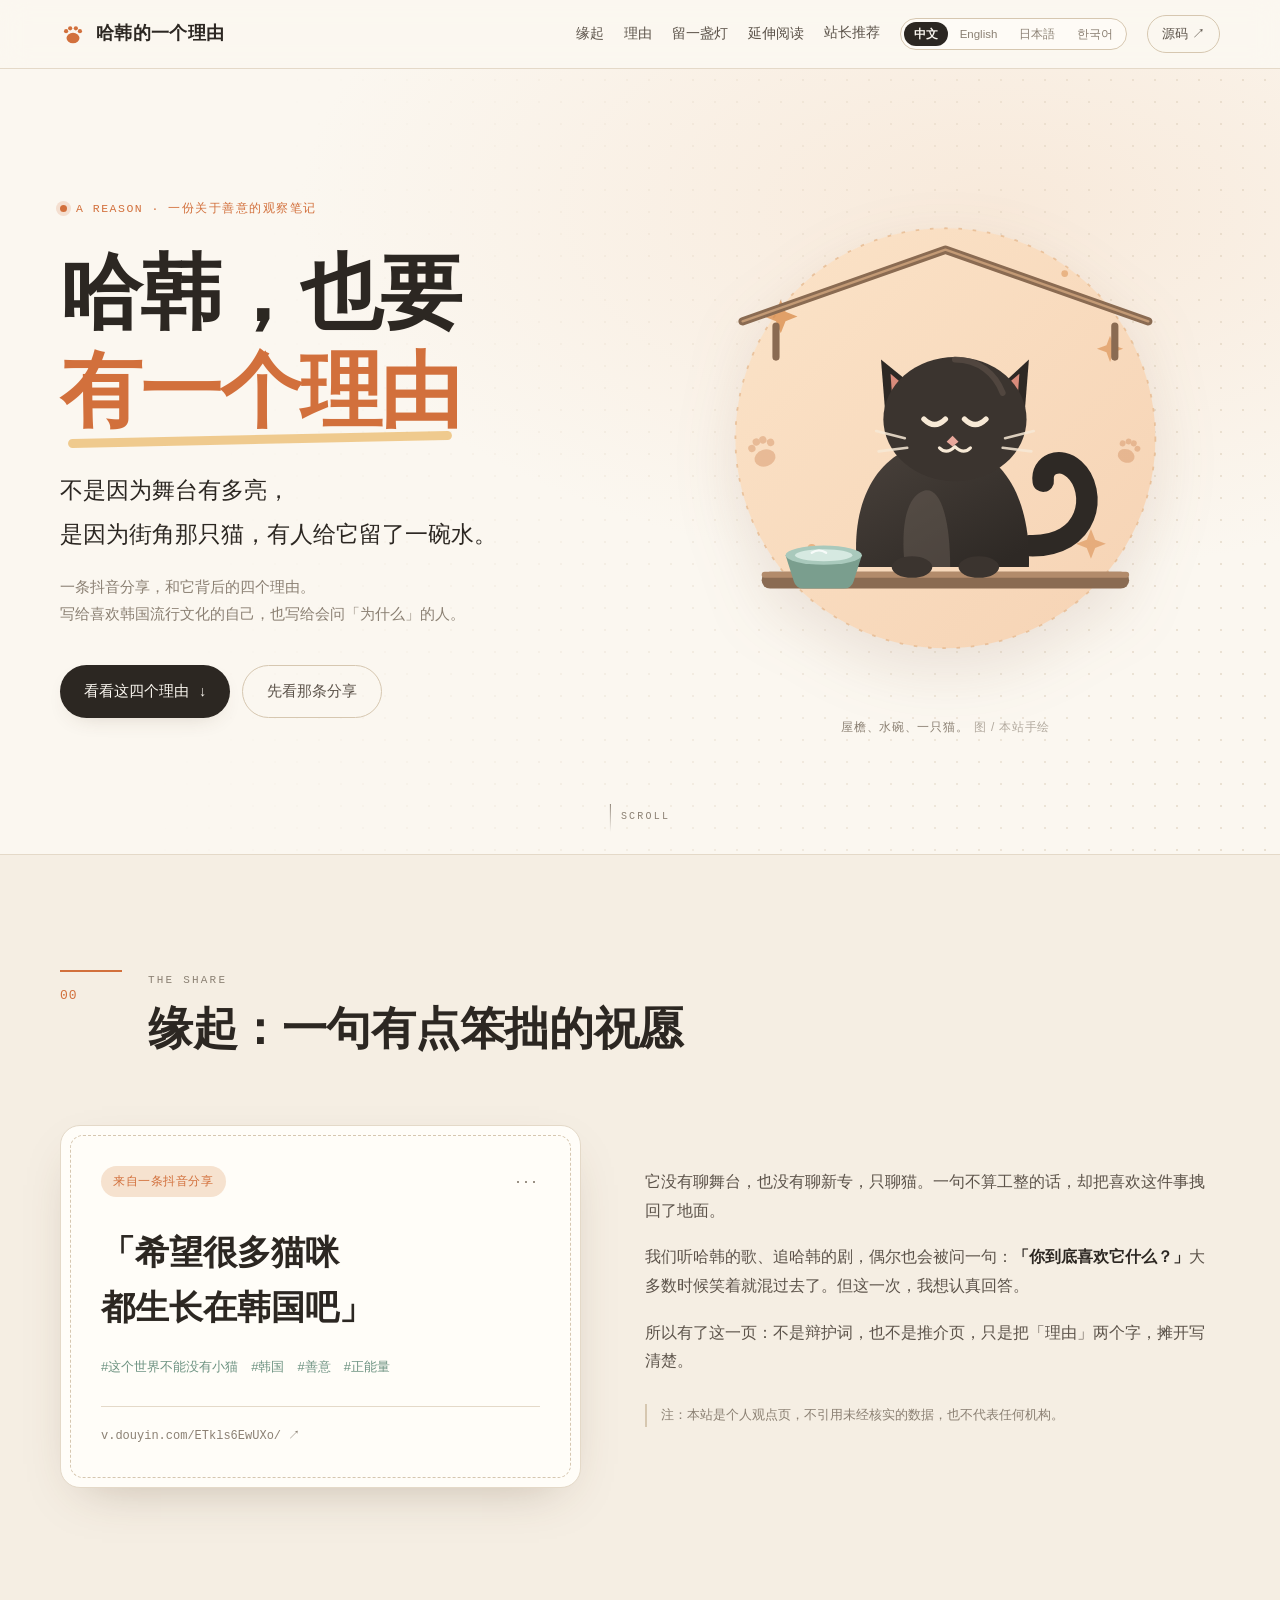
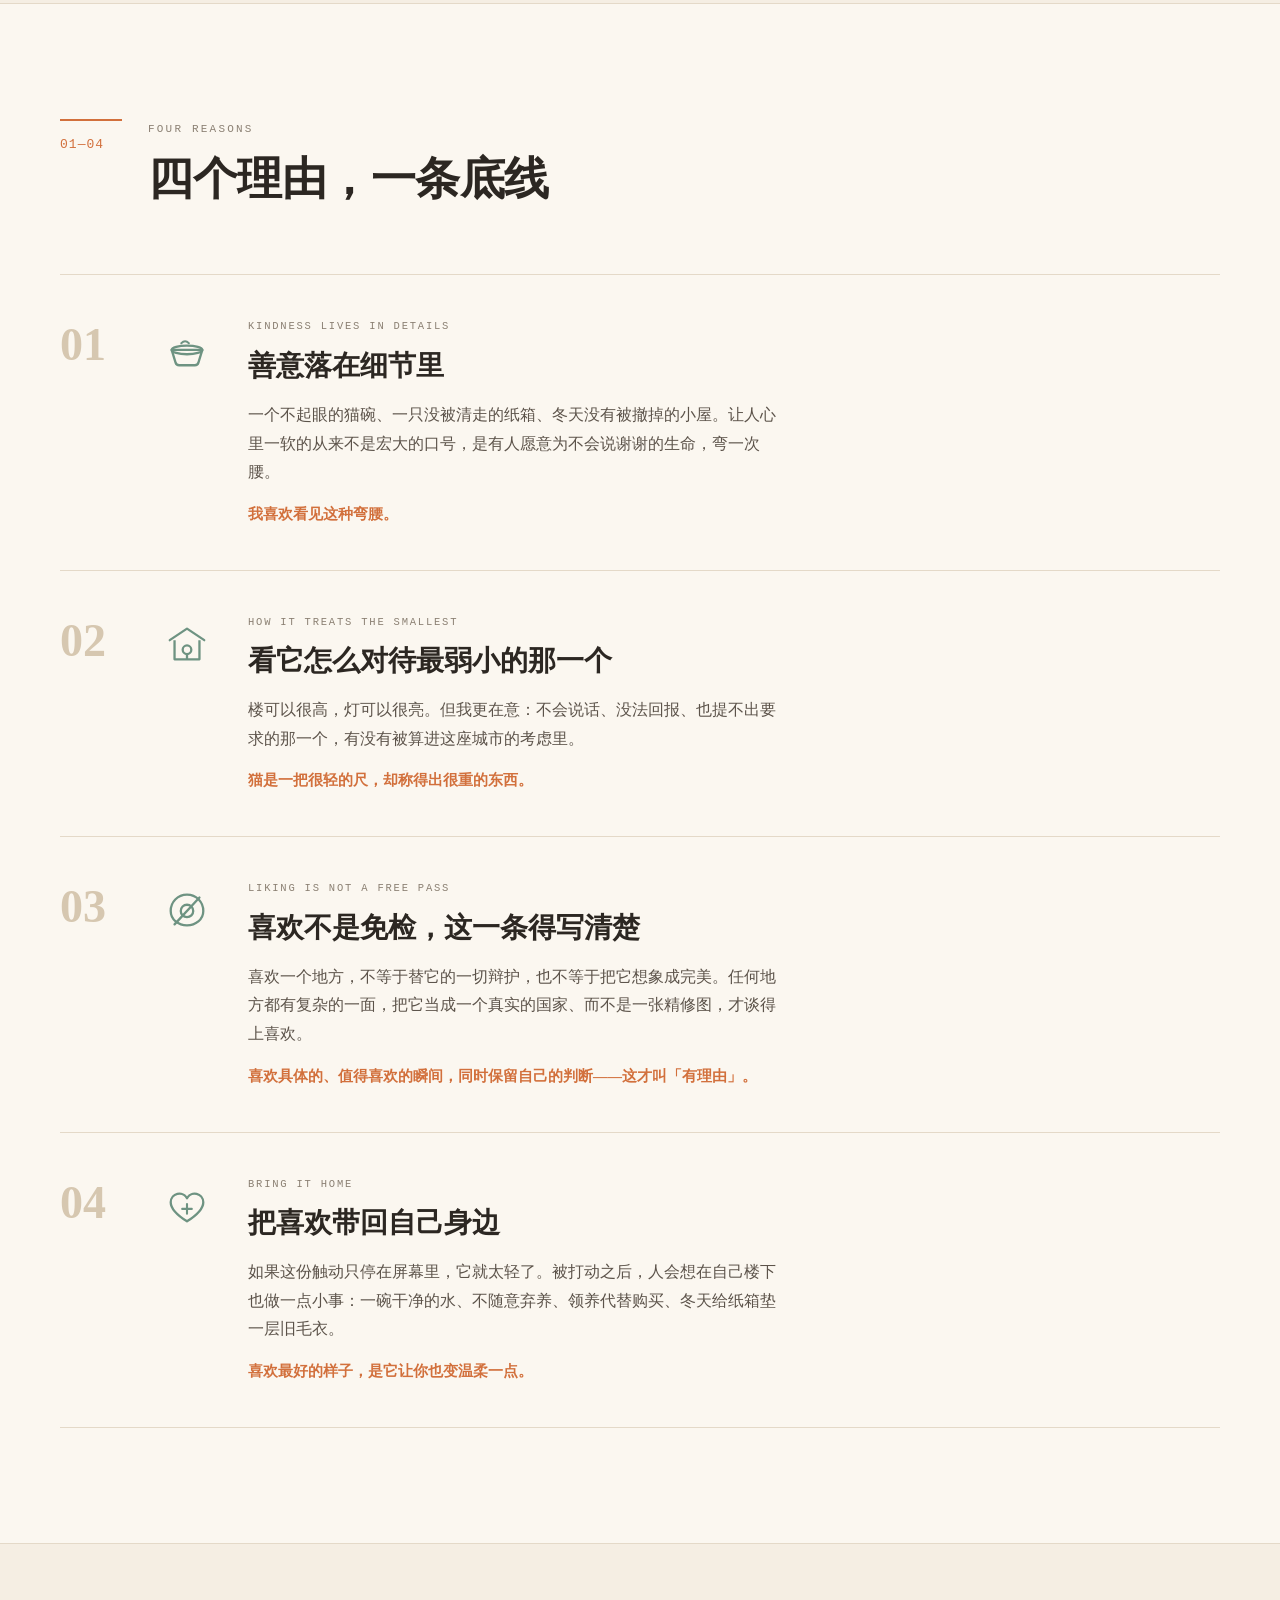
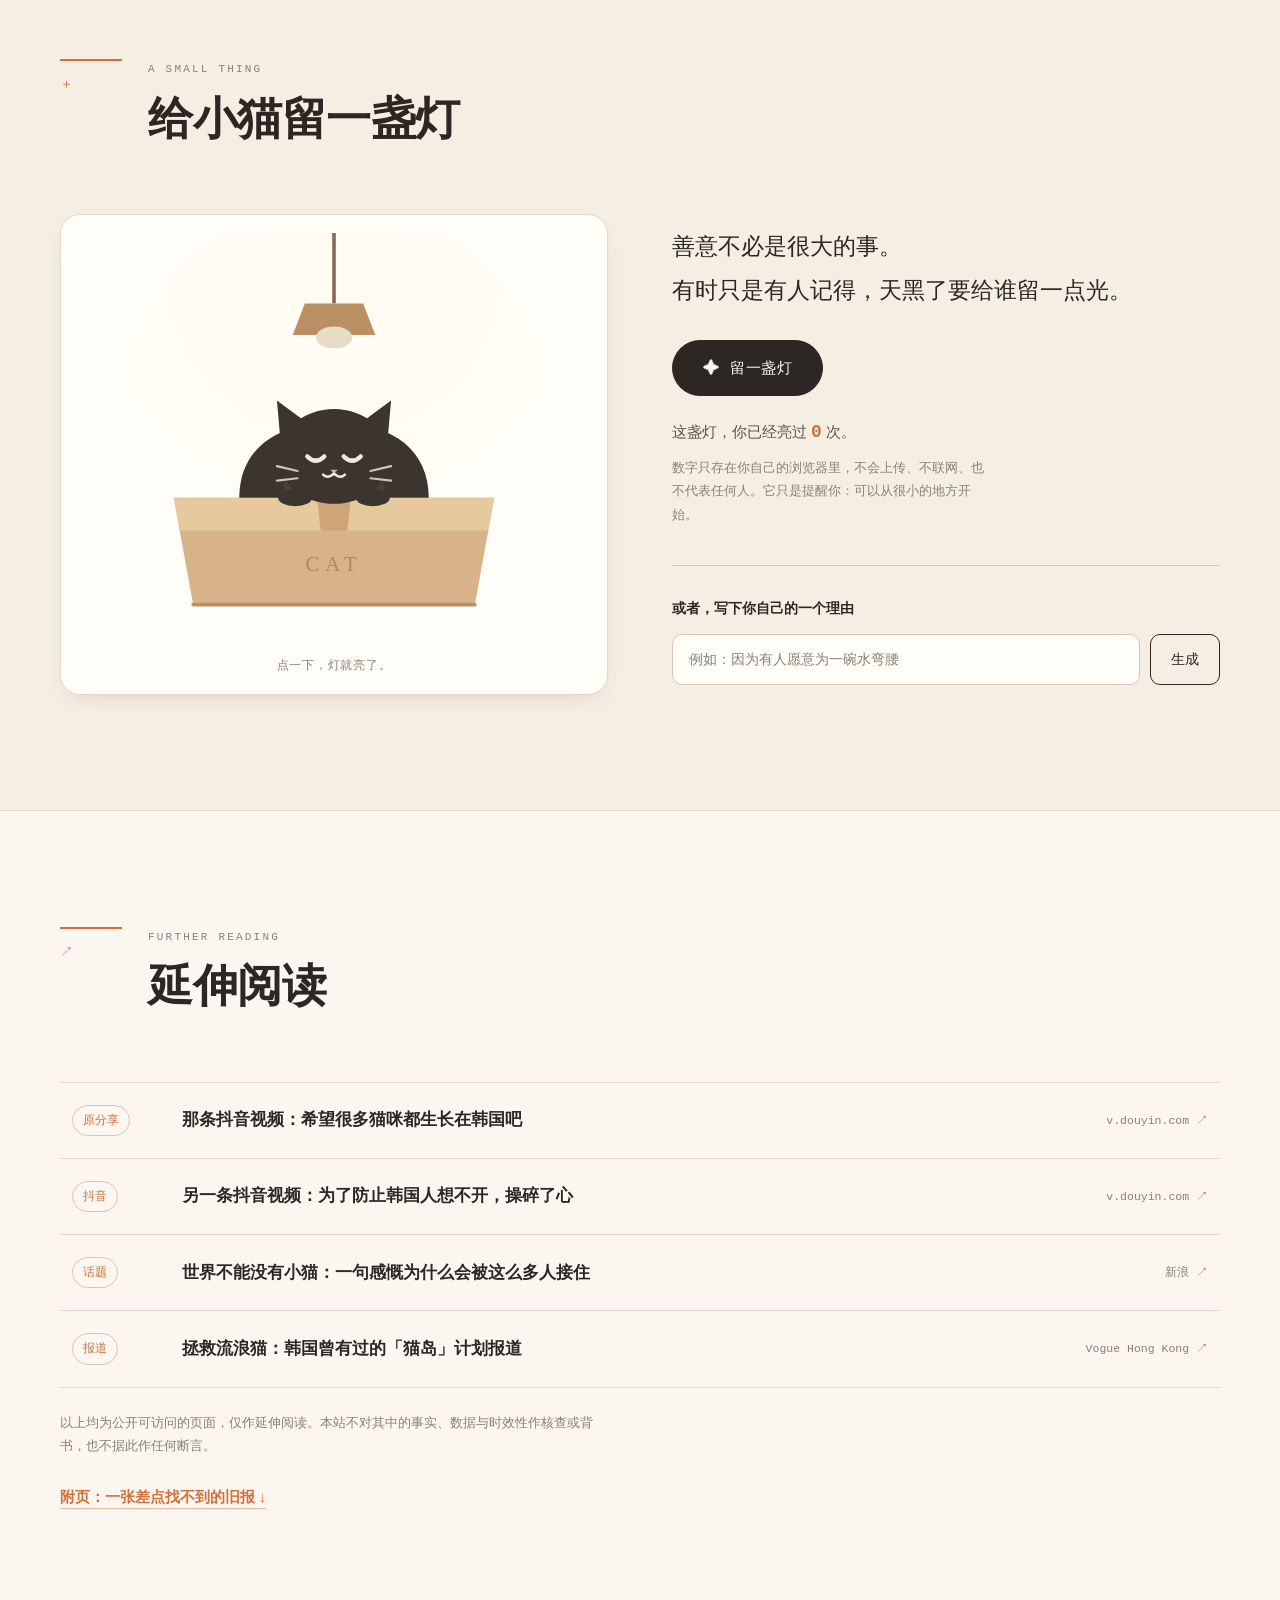
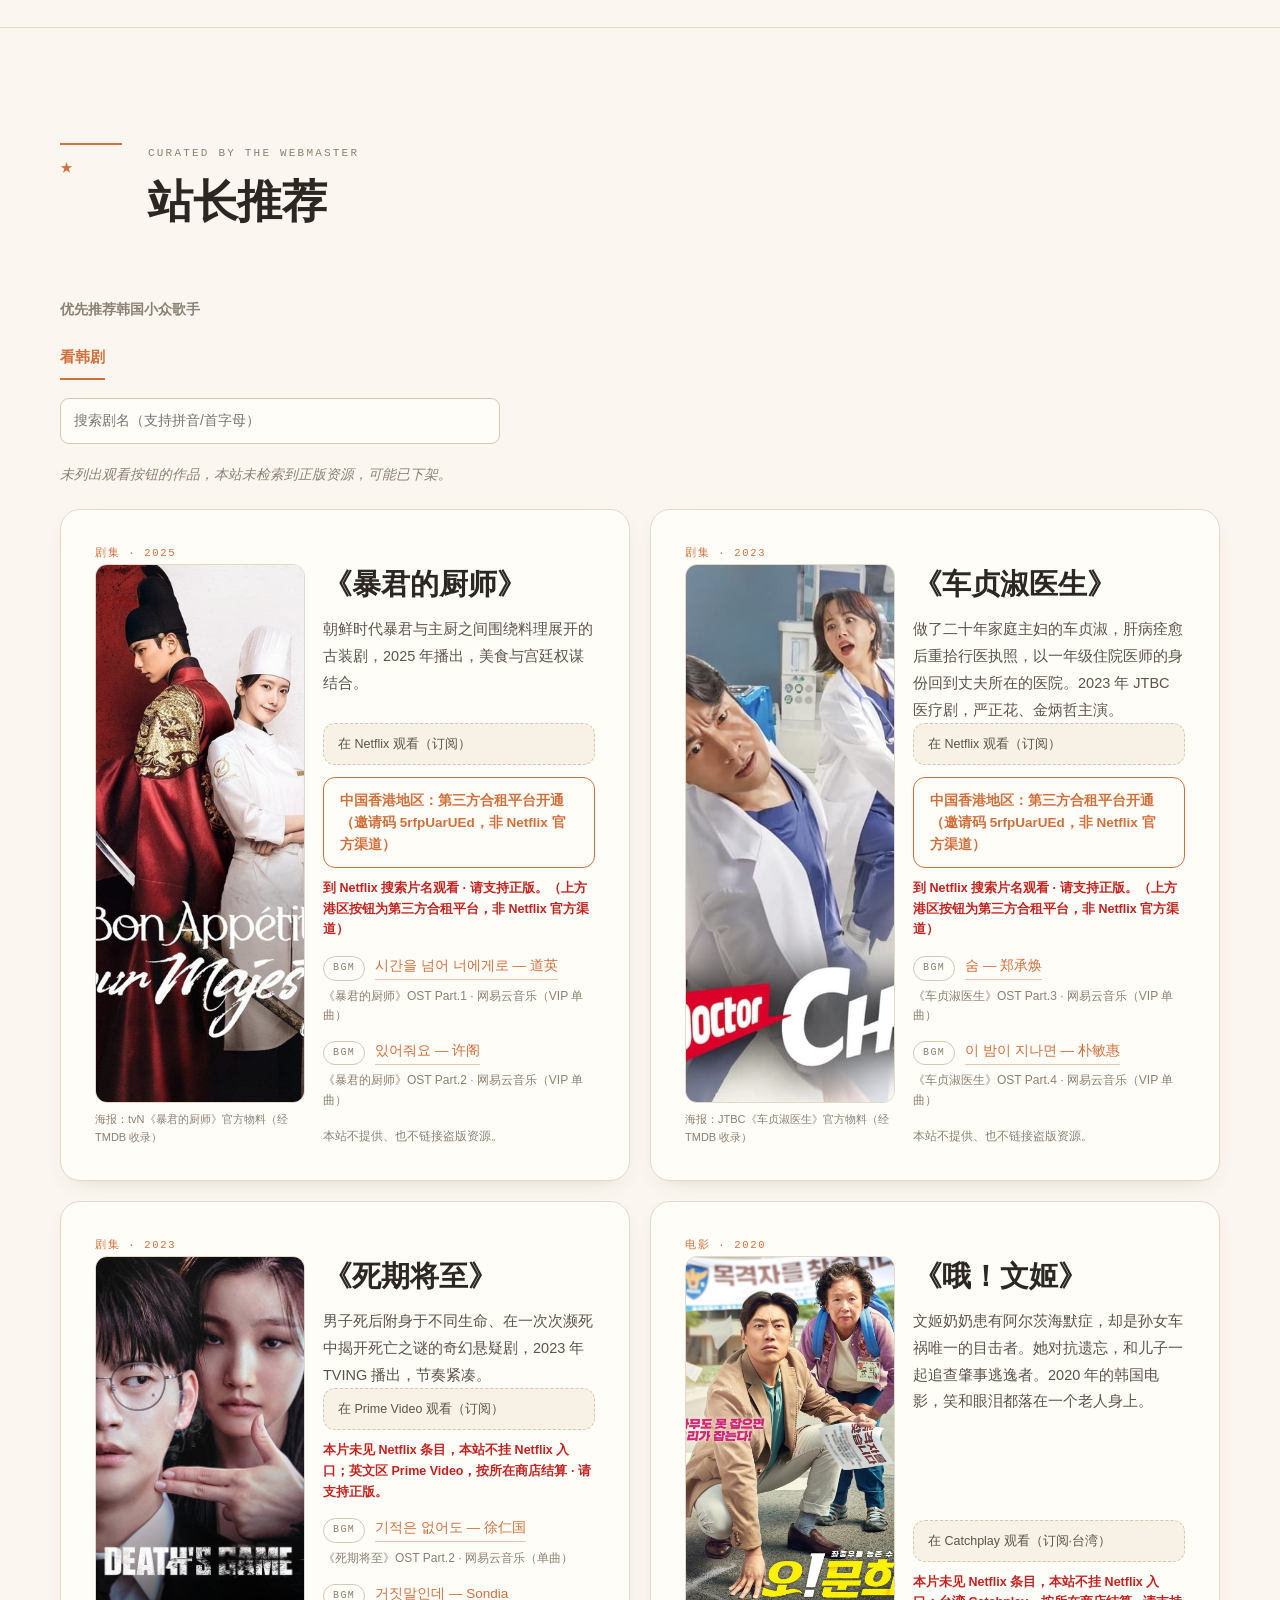
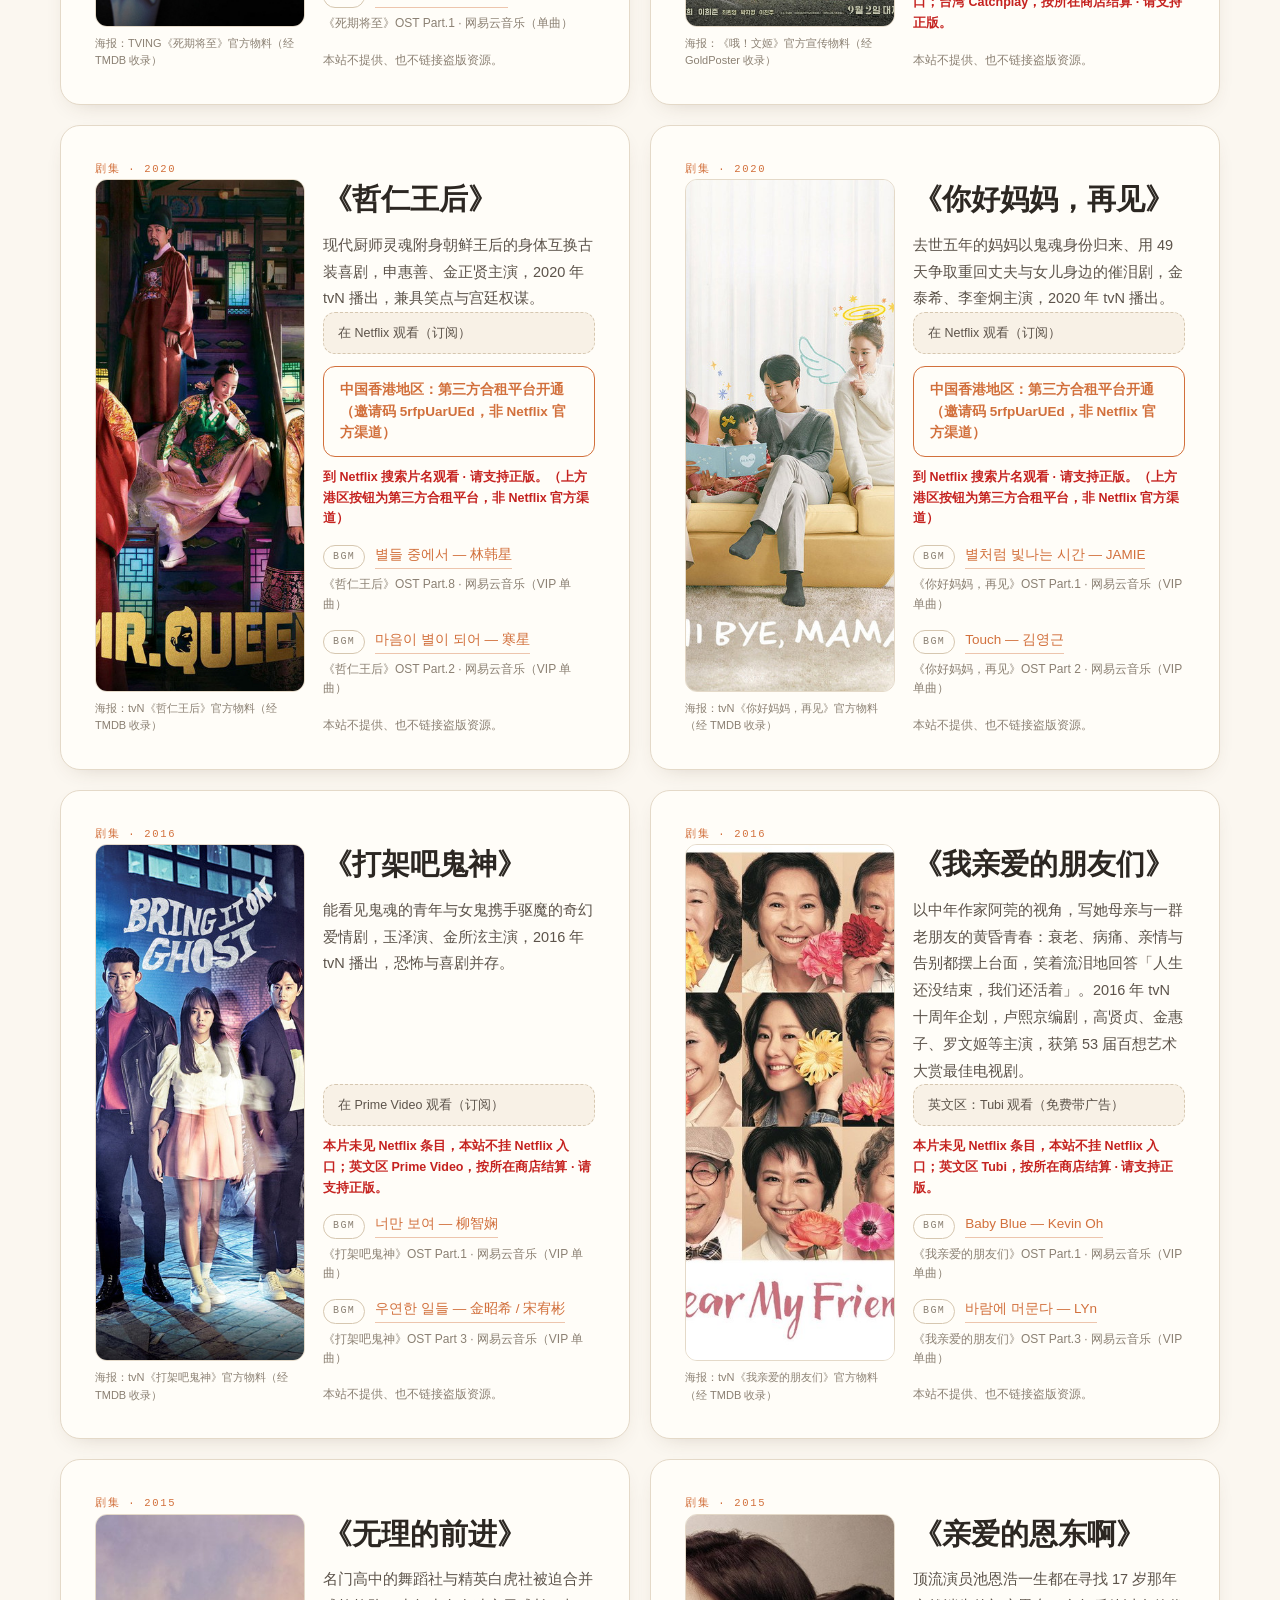
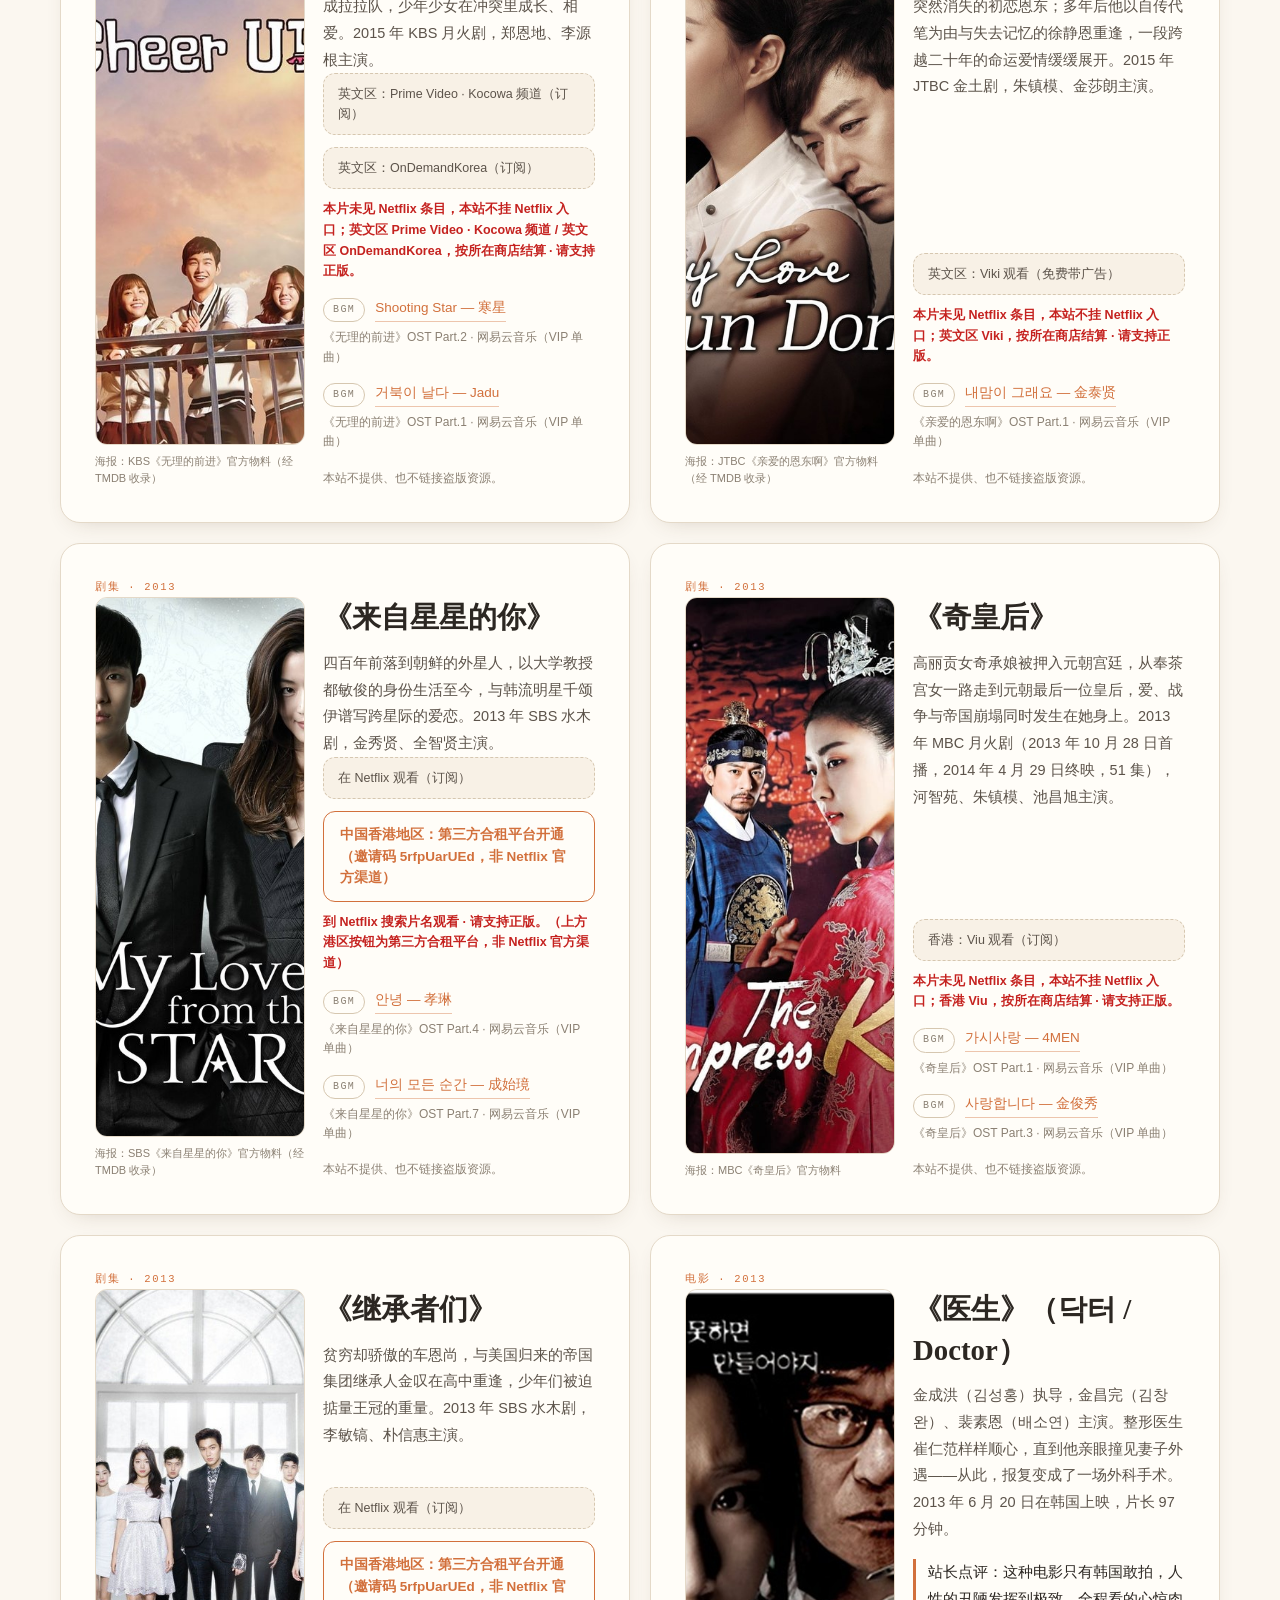
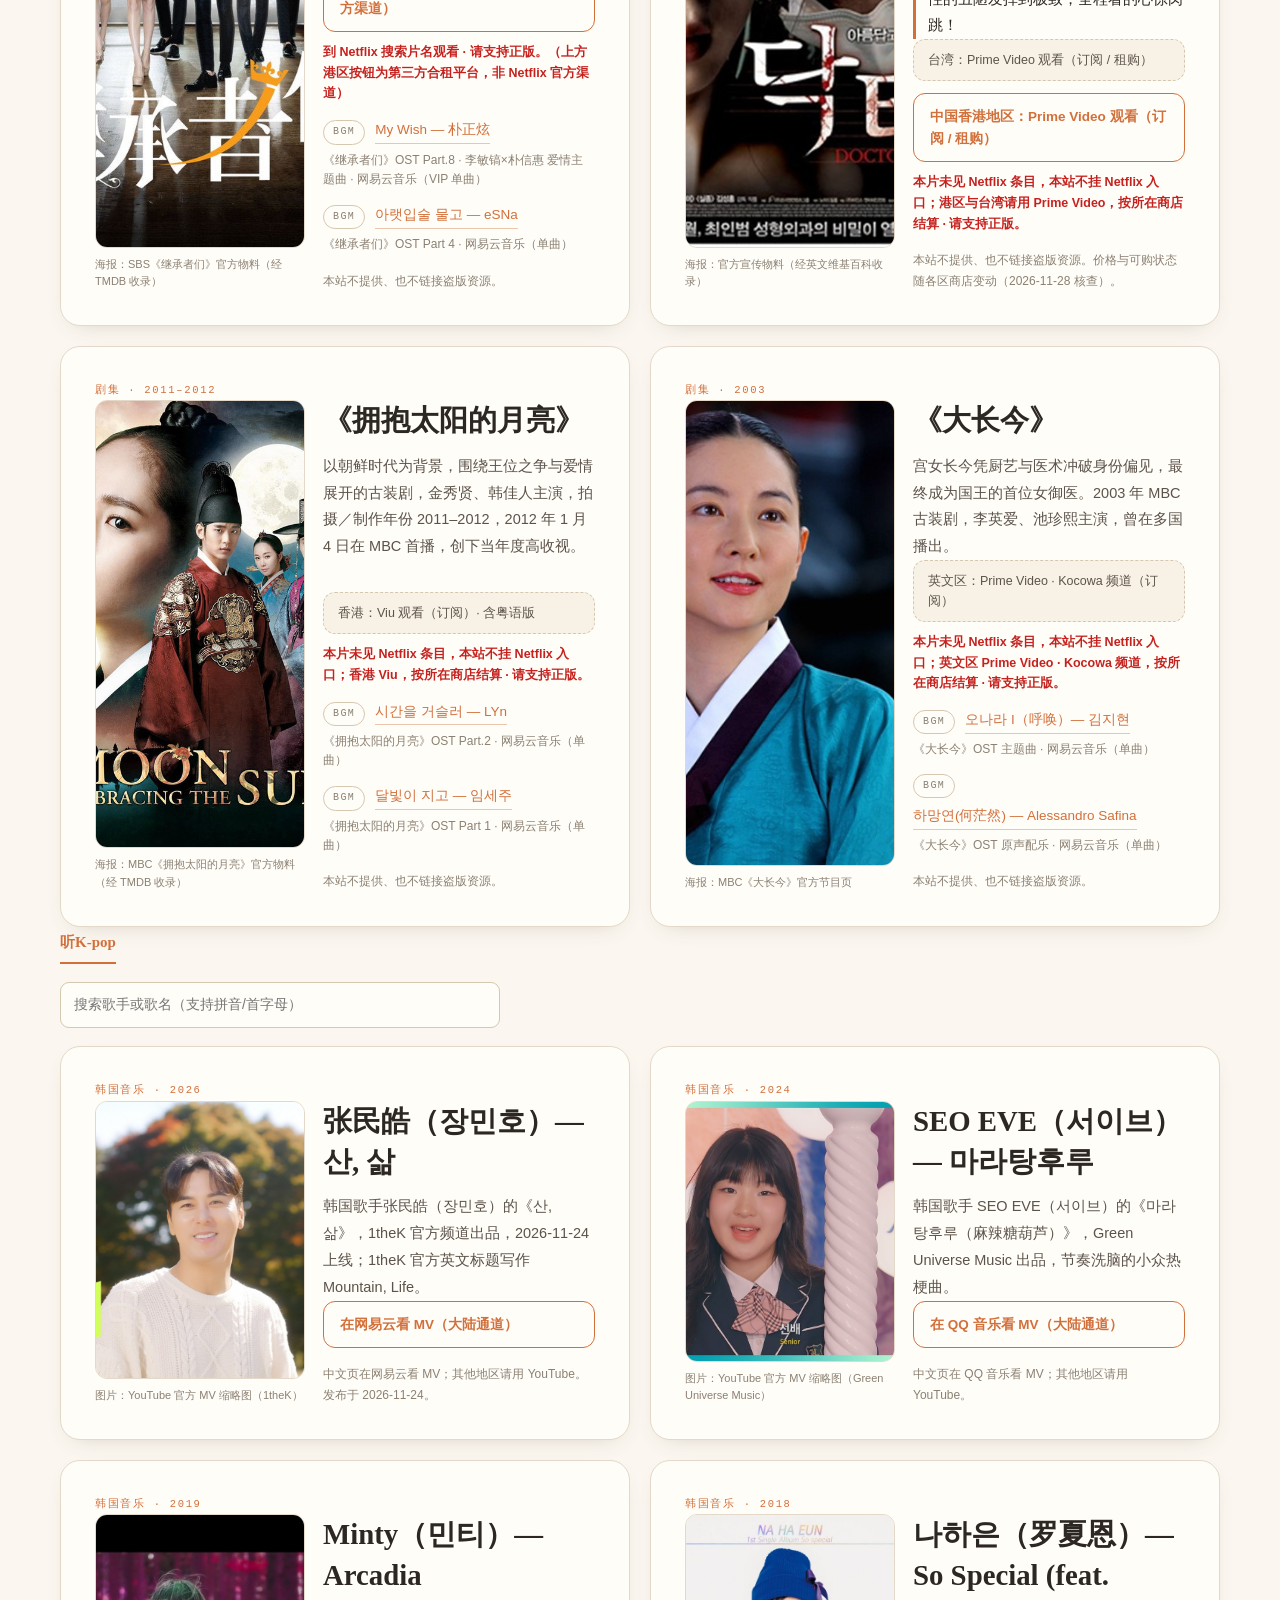
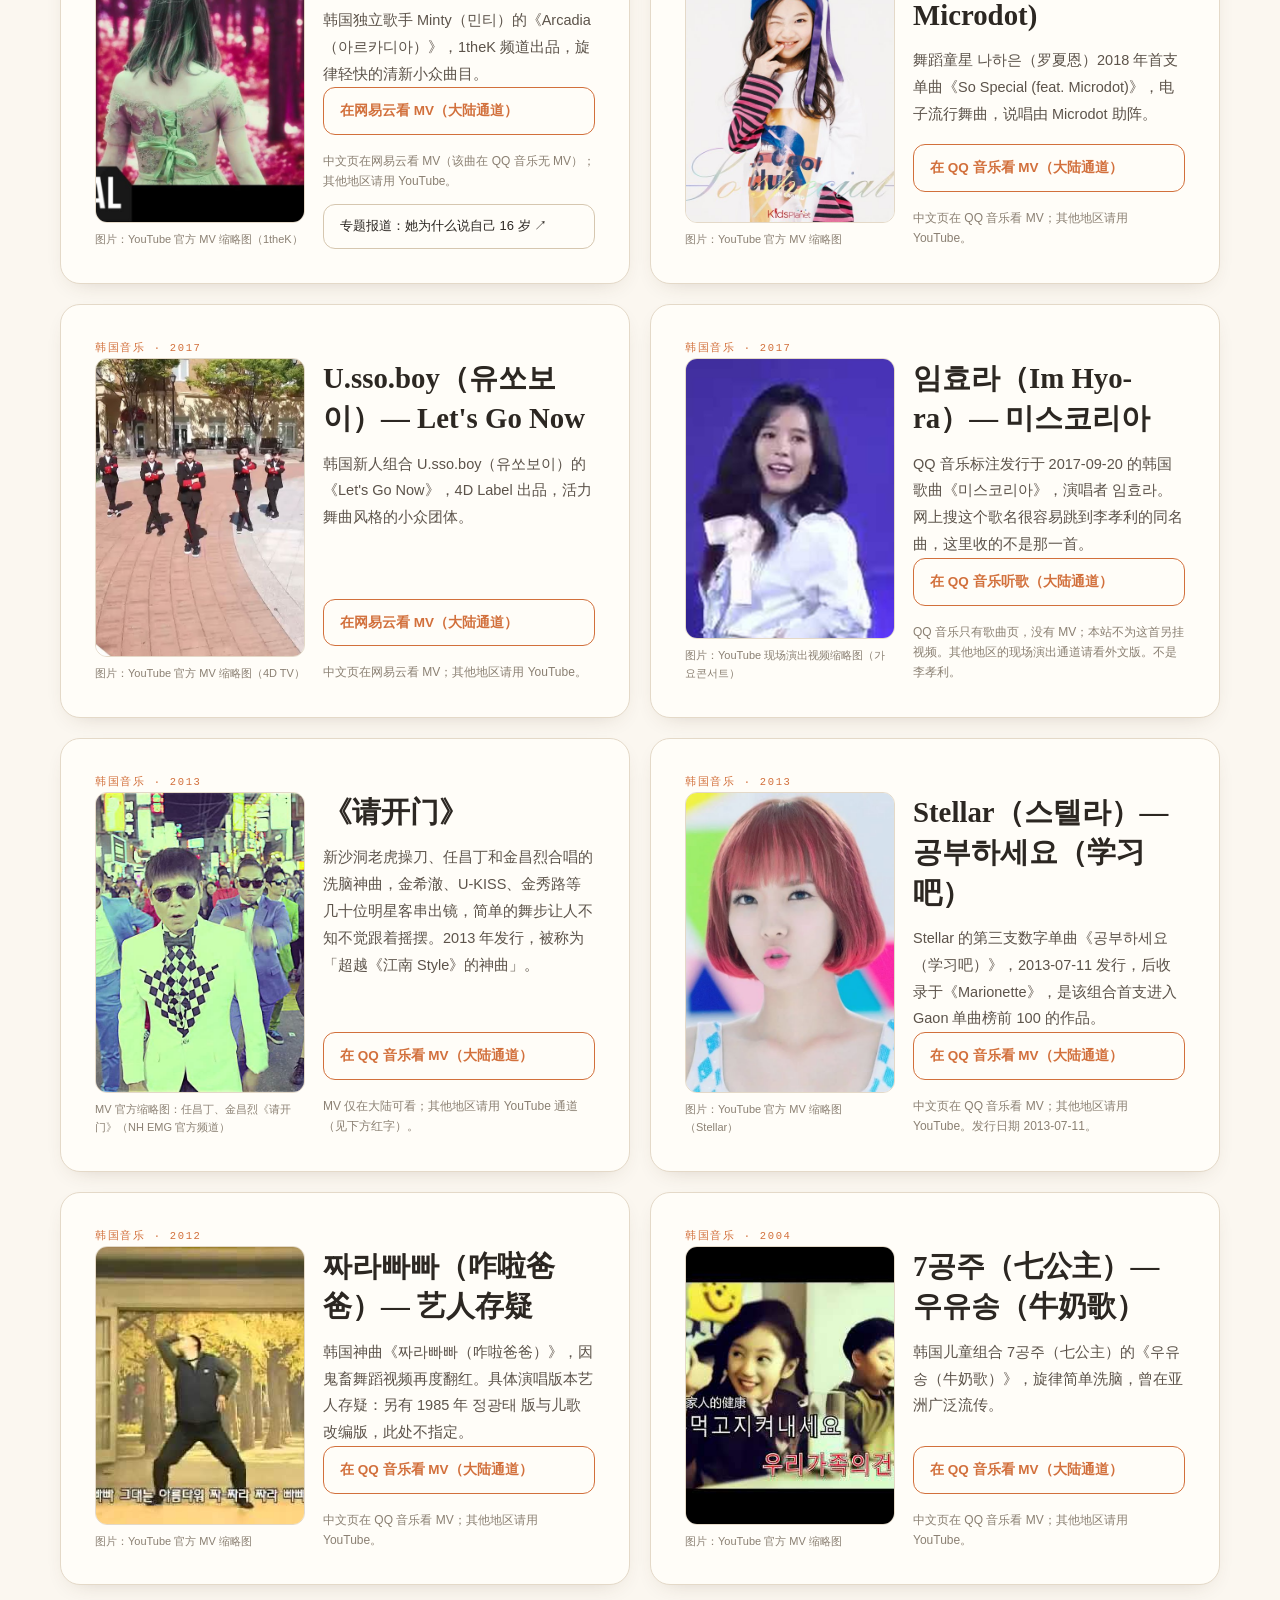
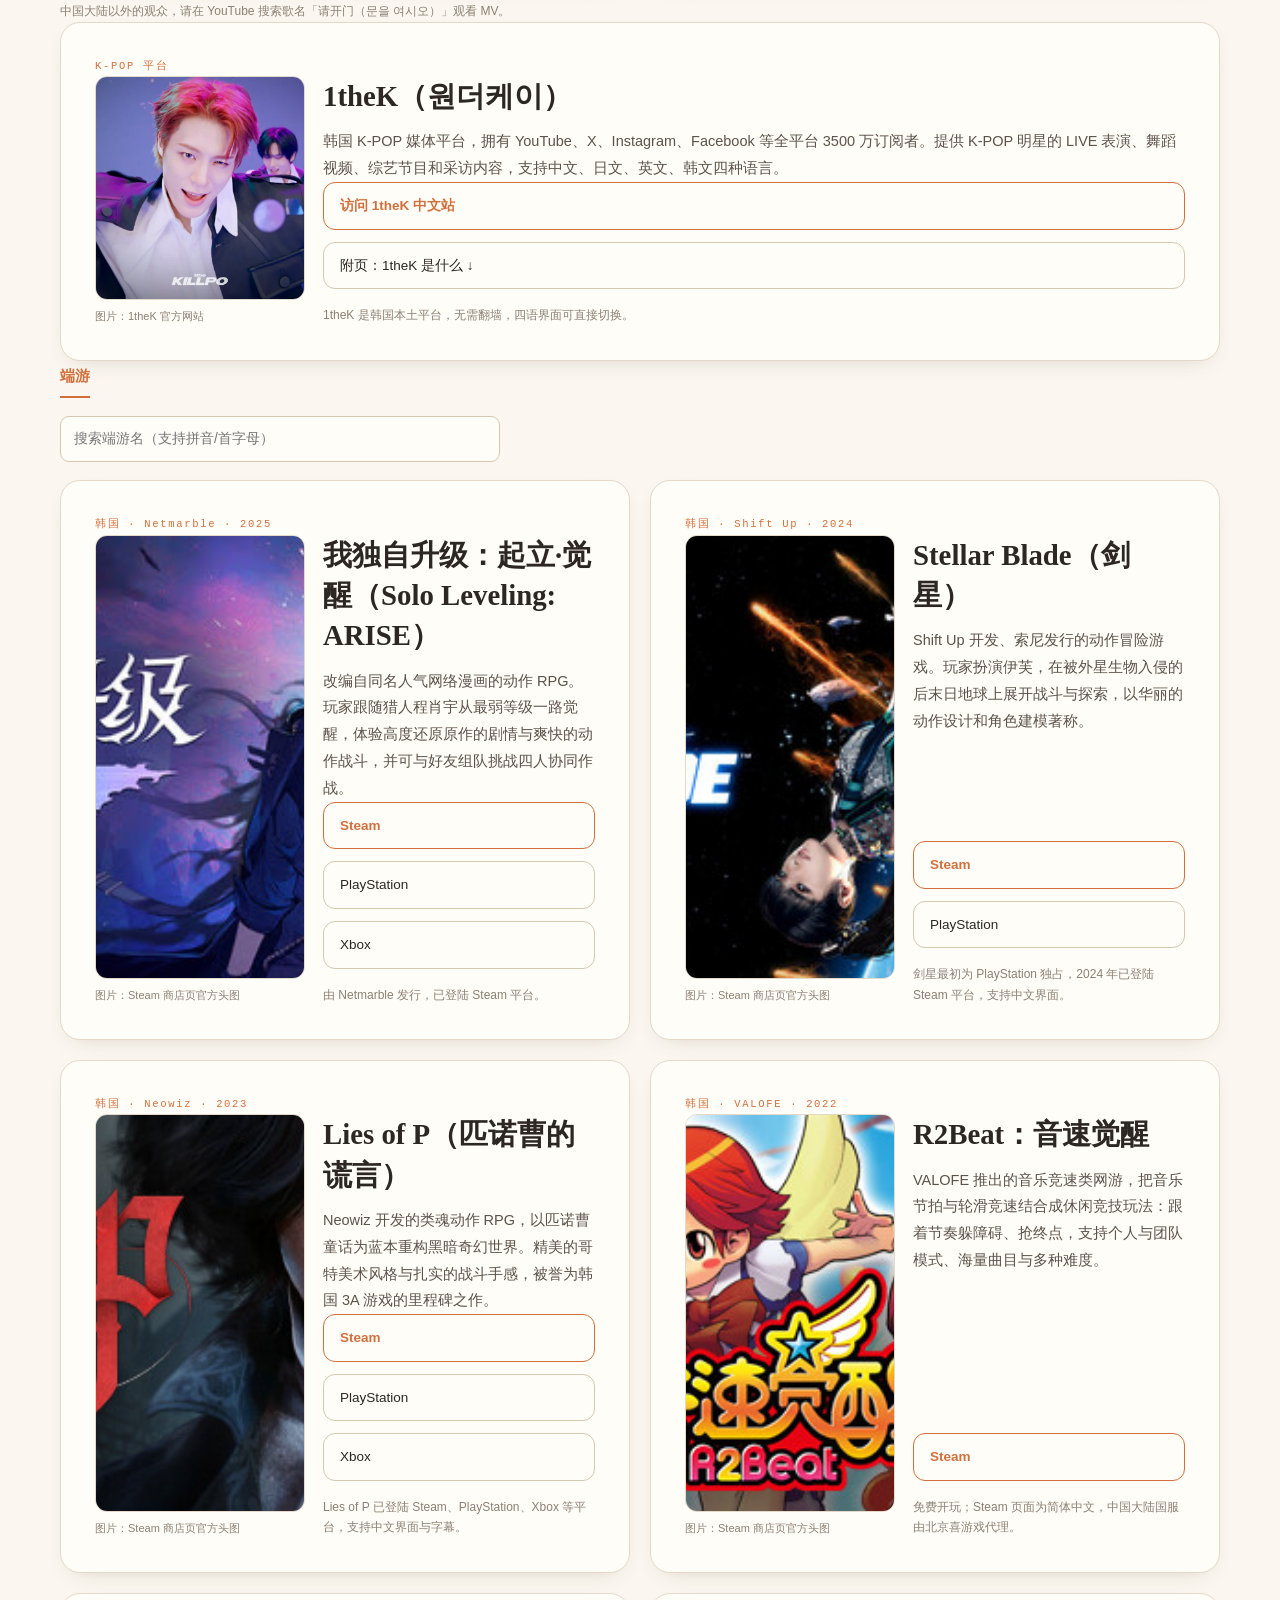
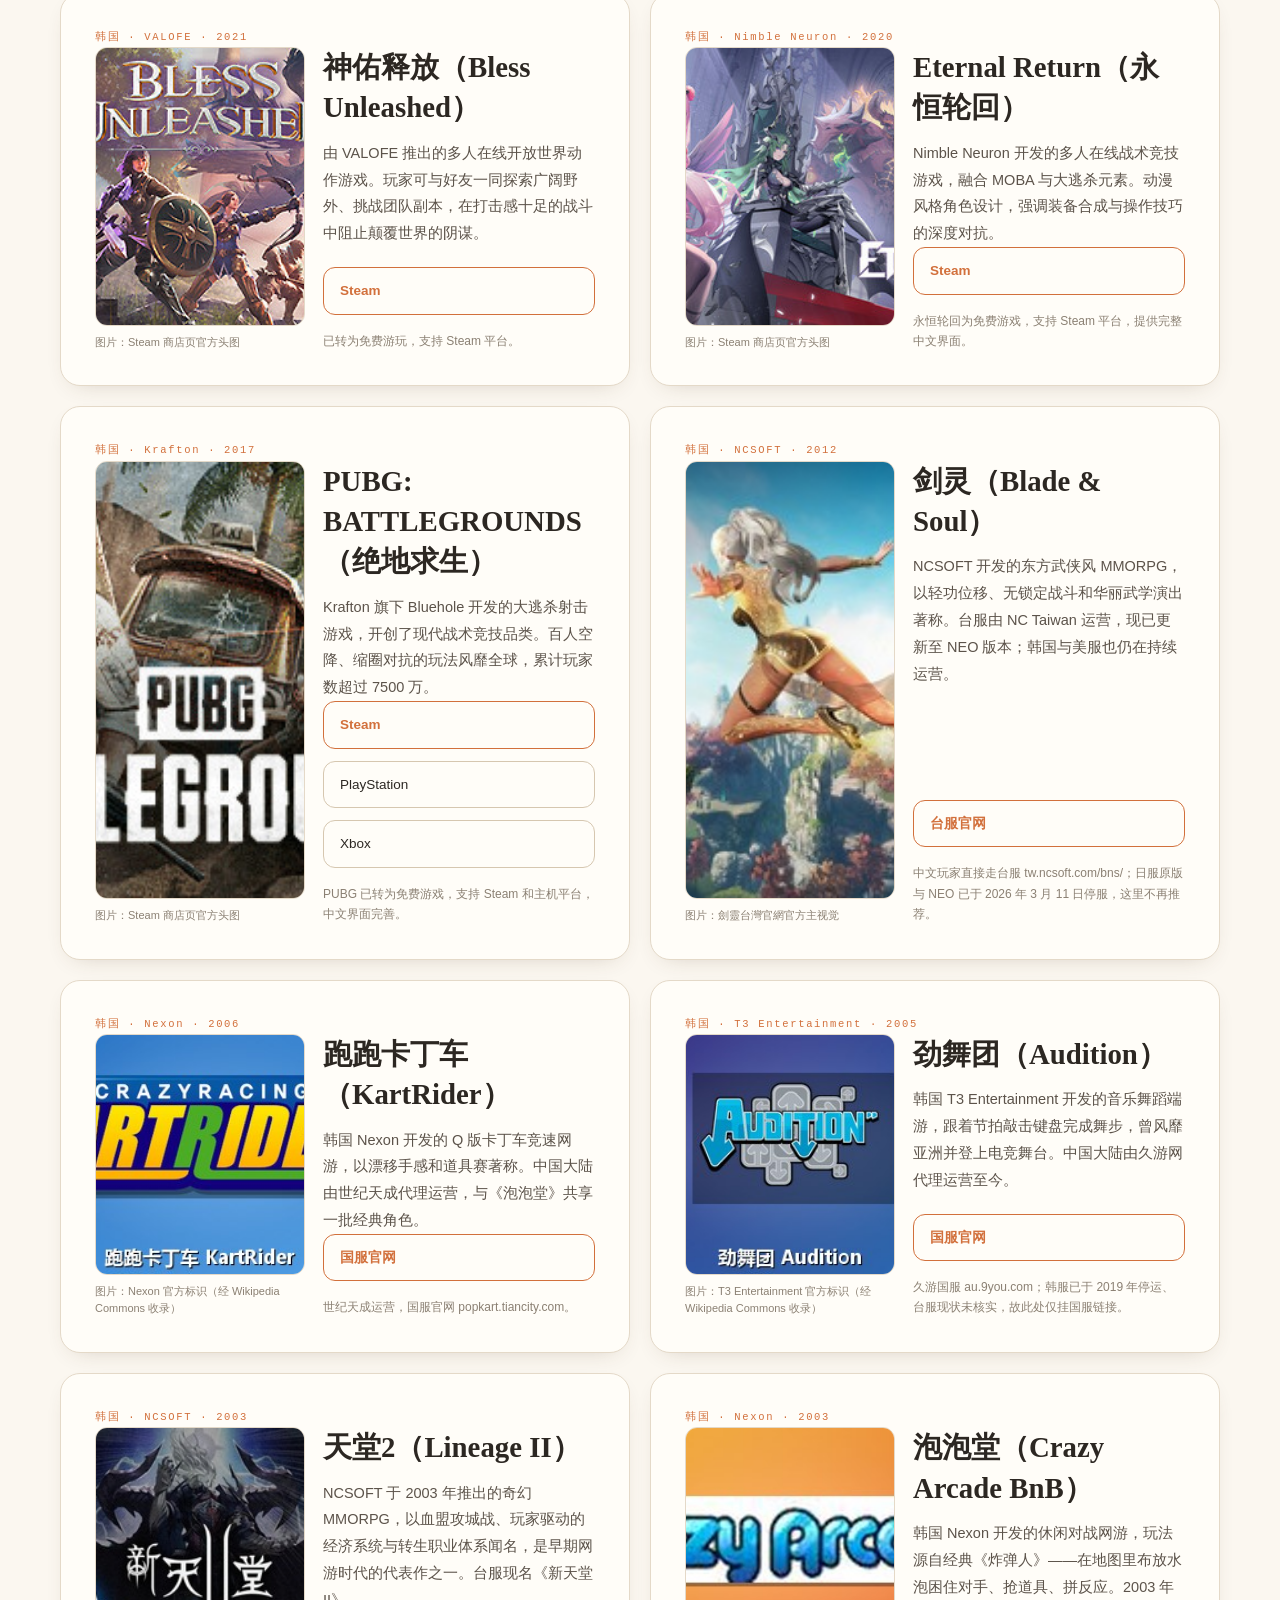
==== commit fad0ef62: "fix(picks): 《大长今》BGM 改挂主题曲《呼唤》，配乐《何茫然》降为第二首" ====
--- a/index.html
+++ b/index.html
@@ -709,7 +709,8 @@
               <h3 class="pick-title" data-i18n="picks.drama5.title">《大长今》</h3>
               <p class="pick-desc" data-i18n="picks.drama5.desc">宫女长今凭厨艺与医术冲破身份偏见，最终成为国王的首位女御医。2003 年 MBC 古装剧，李英爱、池珍熙主演，曾在多国播出。</p>
               <div class="pick-actions" data-i18n="picks.drama5.actions"><a class="pick-link pick-link-sub" href="https://watch.amazon.com/detail?gti=amzn1.dv.gti.e409f09d-a4d5-4c1a-b092-1f58faa85fb4" target="_blank" rel="noopener noreferrer">英文区：Prime Video · Kocowa 频道（订阅）</a><p class="pick-netflix-note">本片未见 Netflix 条目，本站不挂 Netflix 入口；英文区 Prime Video · Kocowa 频道，按所在商店结算 · 请支持正版。</p></div>
-                            <p class="pick-bgm" data-i18n="picks.drama5.bgm"><span class="pick-bgm-tag">BGM</span><a class="pick-link-bgm" href="https://music.163.com/song?id=5413431" target="_blank" rel="noopener noreferrer">하망연(何茫然) — Alessandro Safina</a><span class="pick-bgm-note">《大长今》OST 原声配乐 · 网易云音乐（单曲）</span></p>
+<p class="pick-bgm" data-i18n="picks.drama5.bgm"><span class="pick-bgm-tag">BGM</span><a class="pick-link-bgm" href="https://music.163.com/song?id=5413443" target="_blank" rel="noopener noreferrer">오나라 I（呼唤）— 김지현</a><span class="pick-bgm-note">《大长今》OST 主题曲 · 网易云音乐（单曲）</span></p>
+                            <p class="pick-bgm" data-i18n="picks.drama5.bgm2"><span class="pick-bgm-tag">BGM</span><a class="pick-link-bgm" href="https://music.163.com/song?id=5413431" target="_blank" rel="noopener noreferrer">하망연(何茫然) — Alessandro Safina</a><span class="pick-bgm-note">《大长今》OST 原声配乐 · 网易云音乐（单曲）</span></p>
               <p class="pick-note" data-i18n="picks.drama5.note">本站不提供、也不链接盗版资源。</p>
             </div>
           </div>
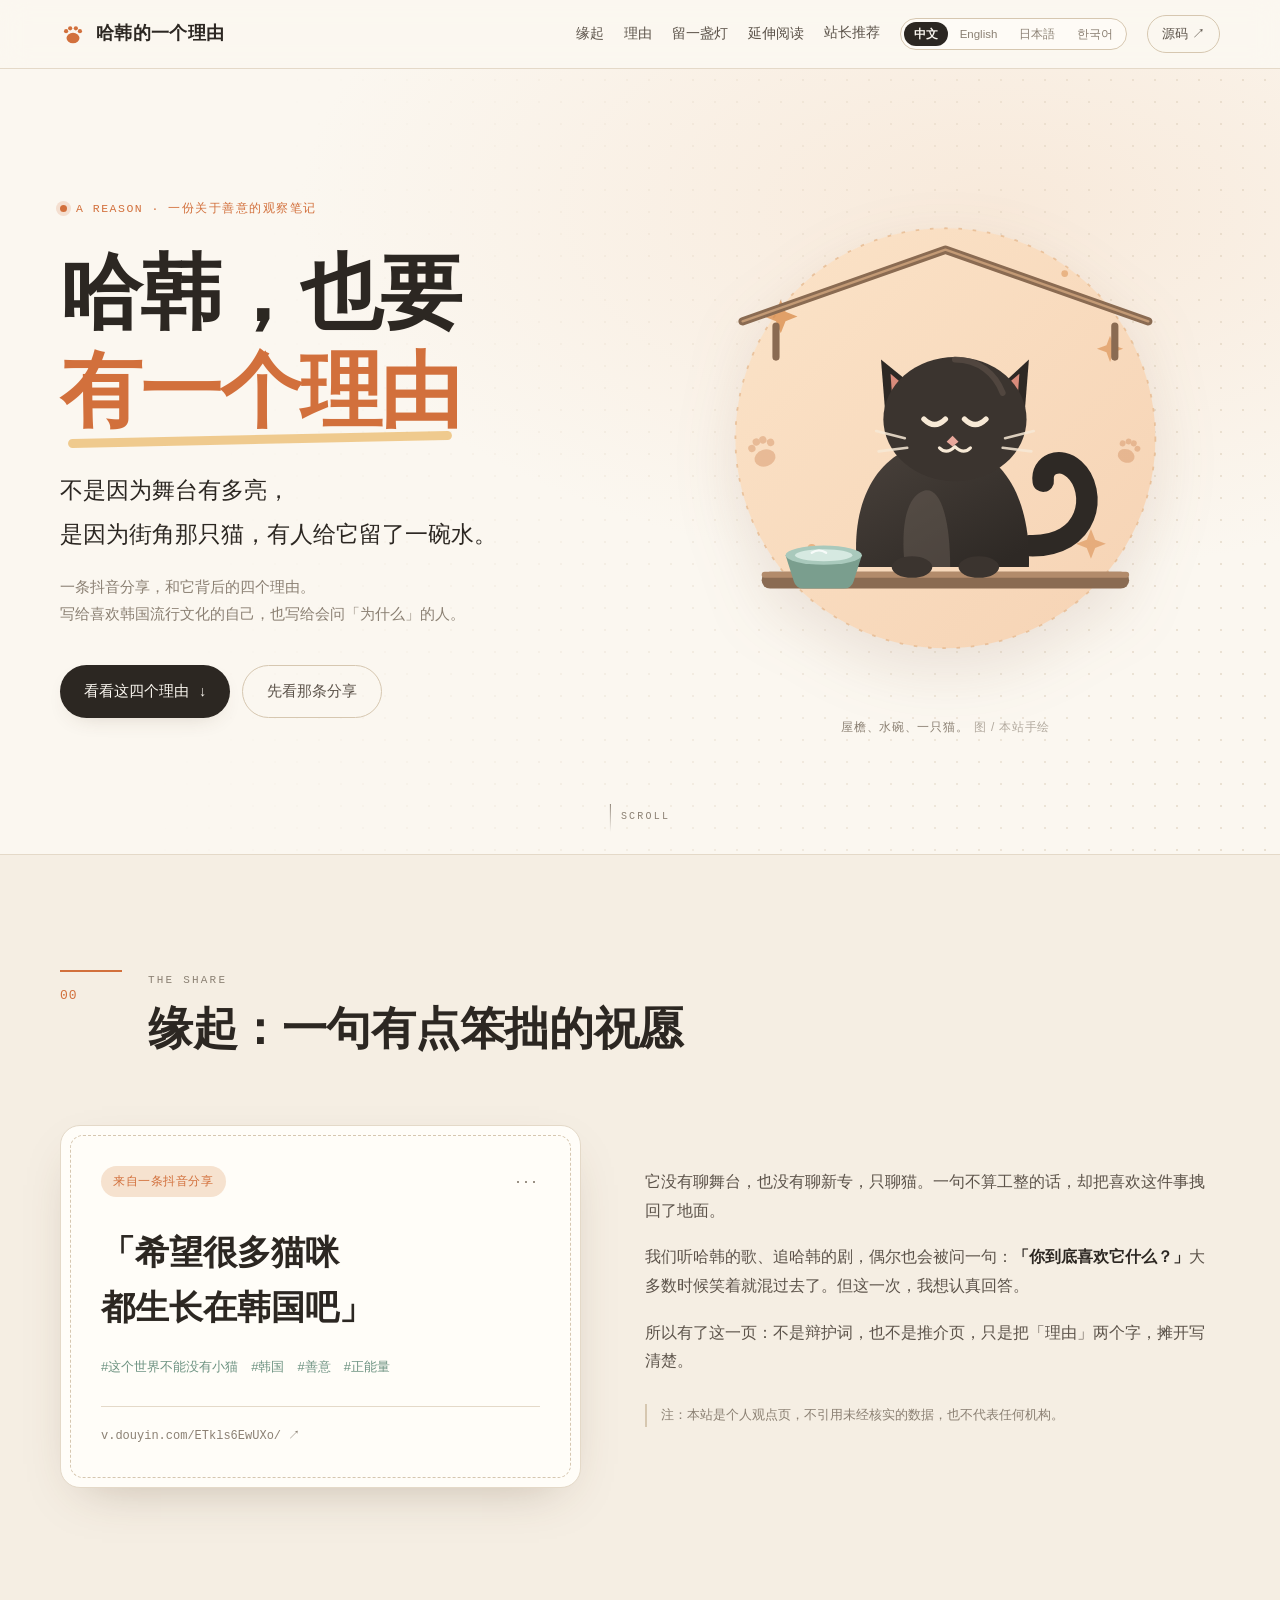
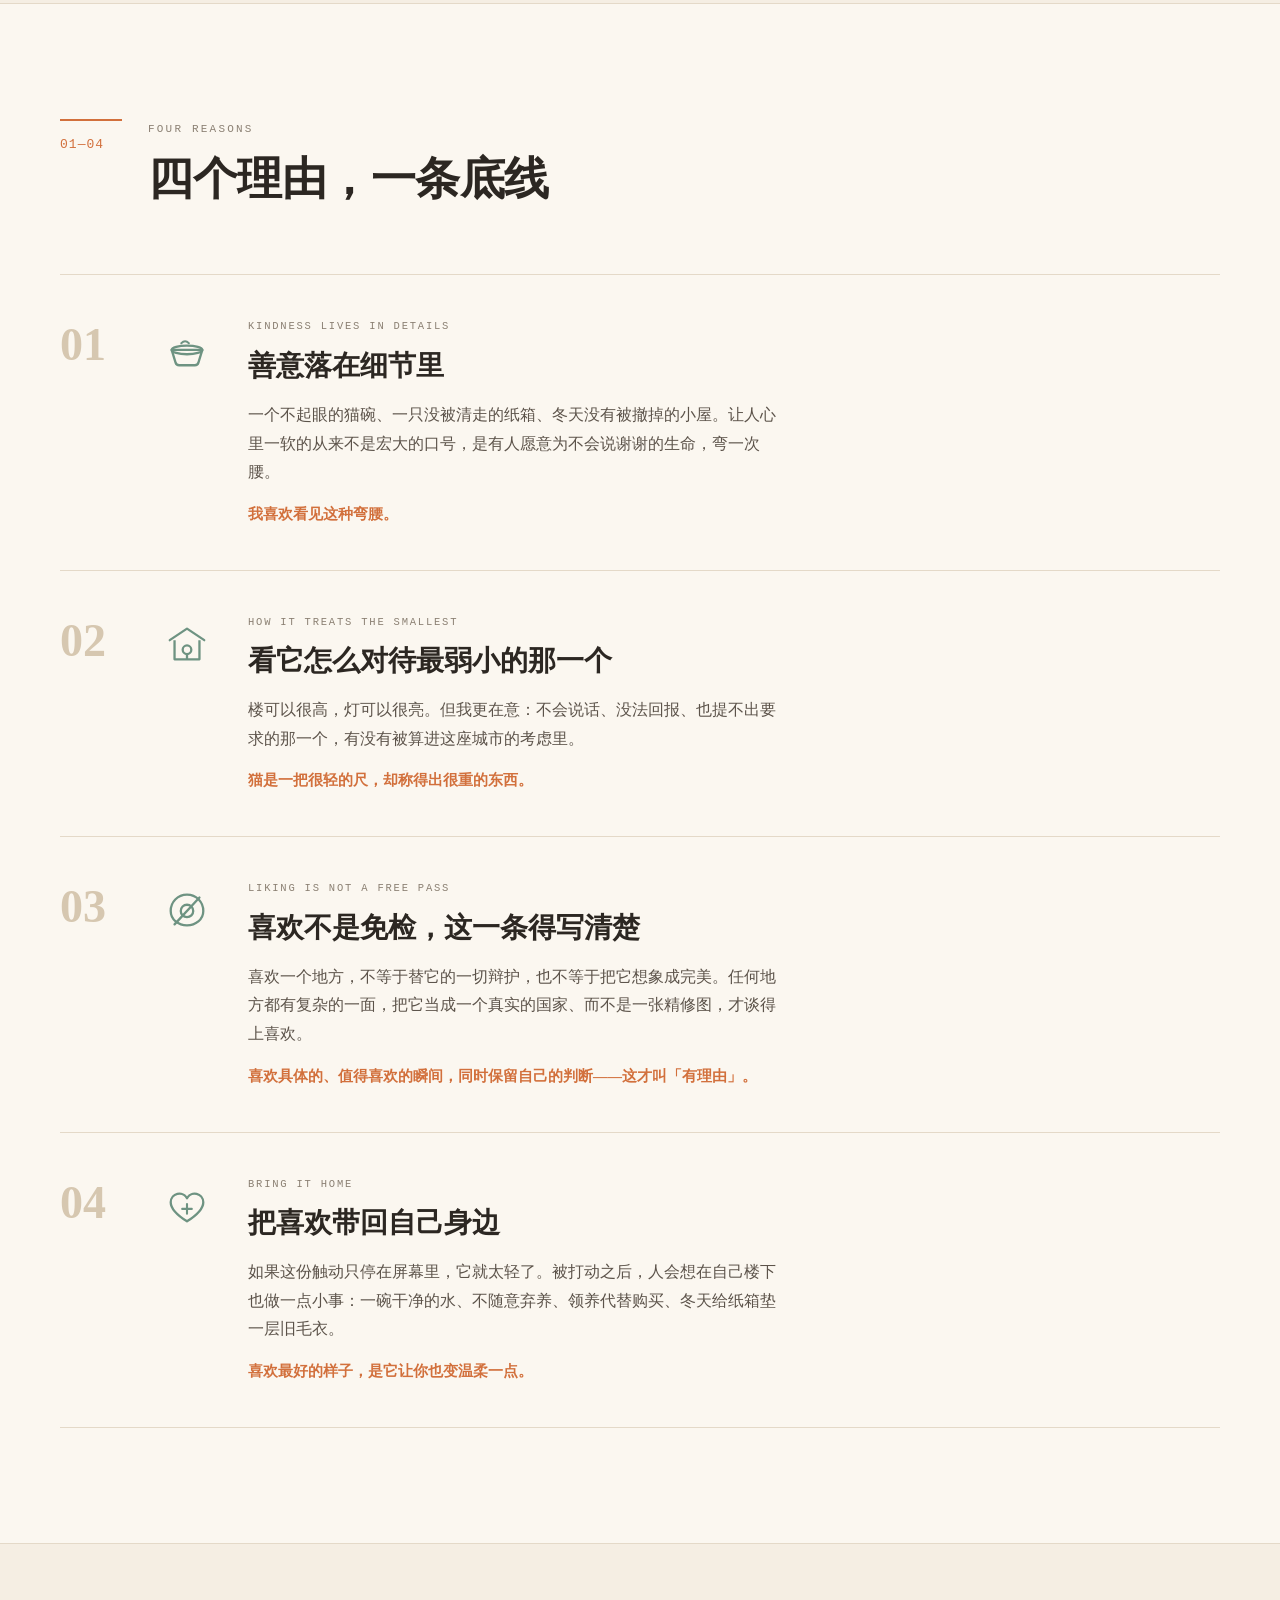
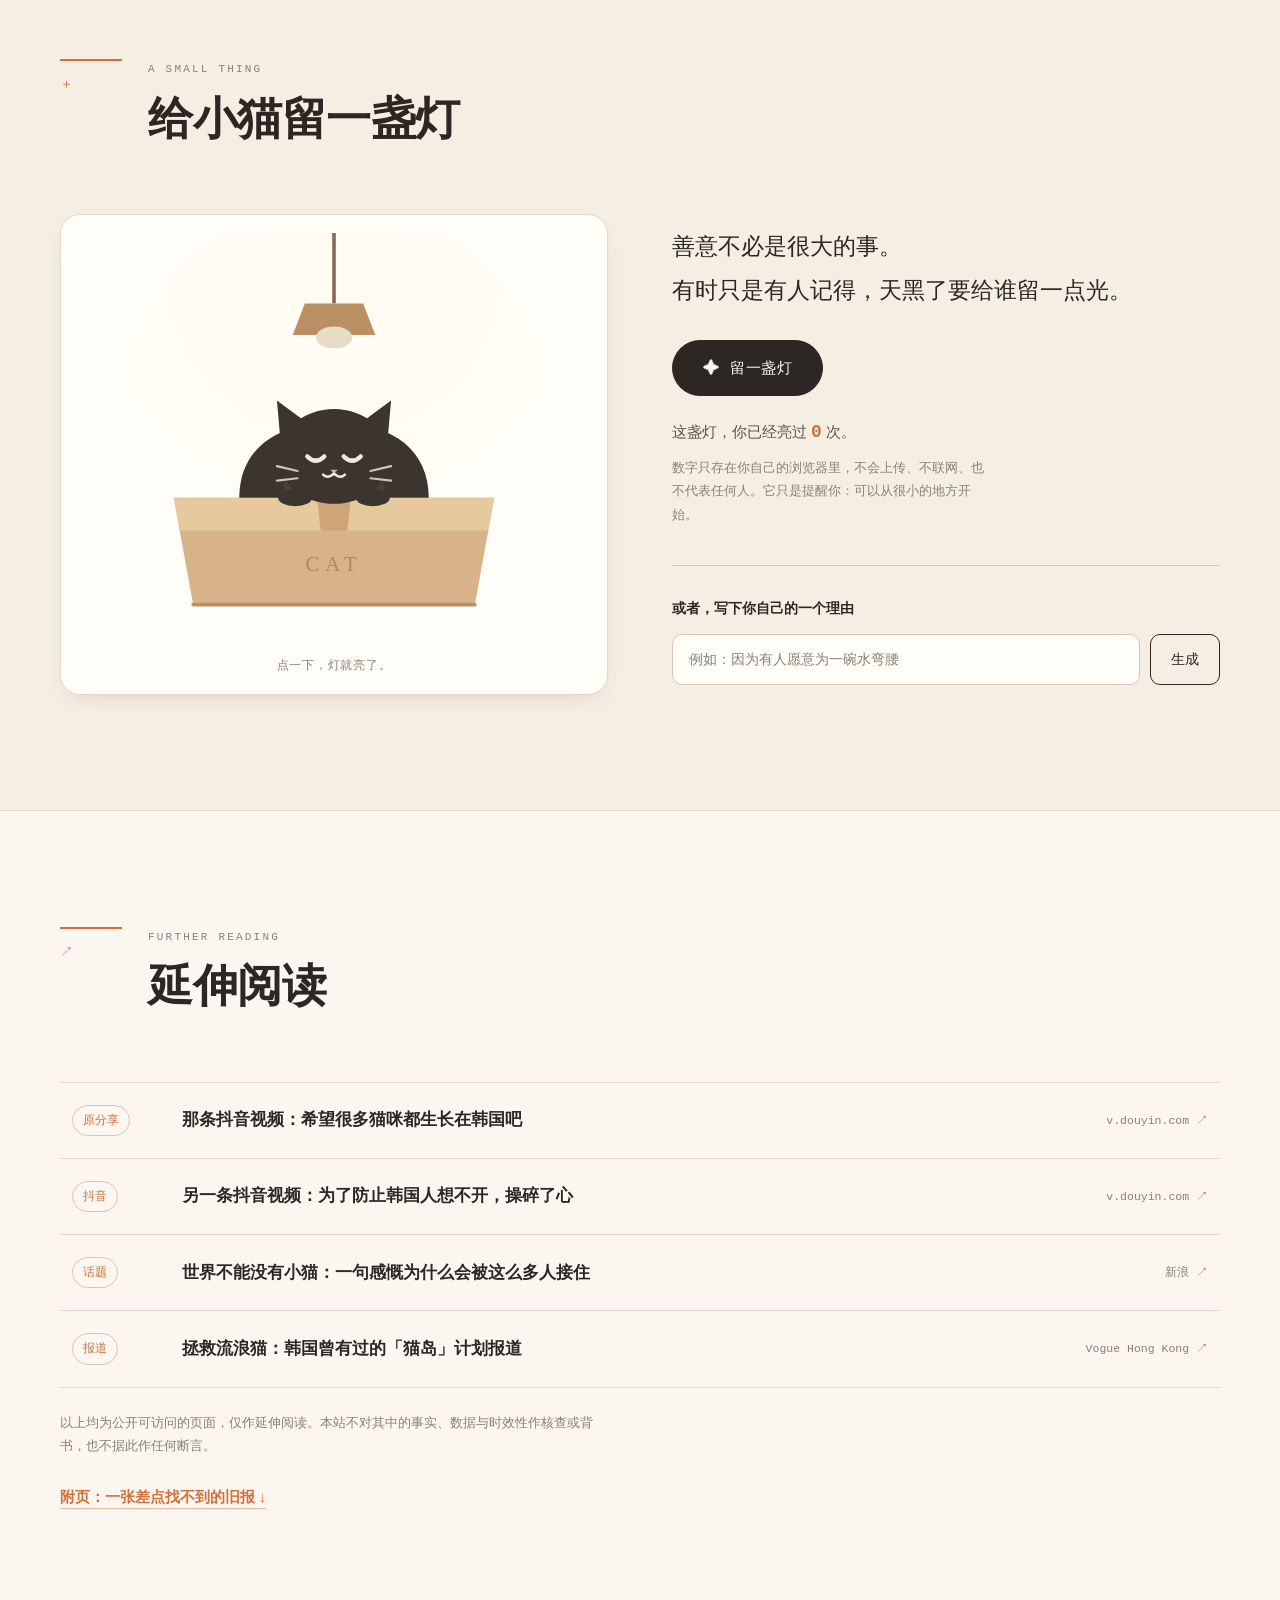
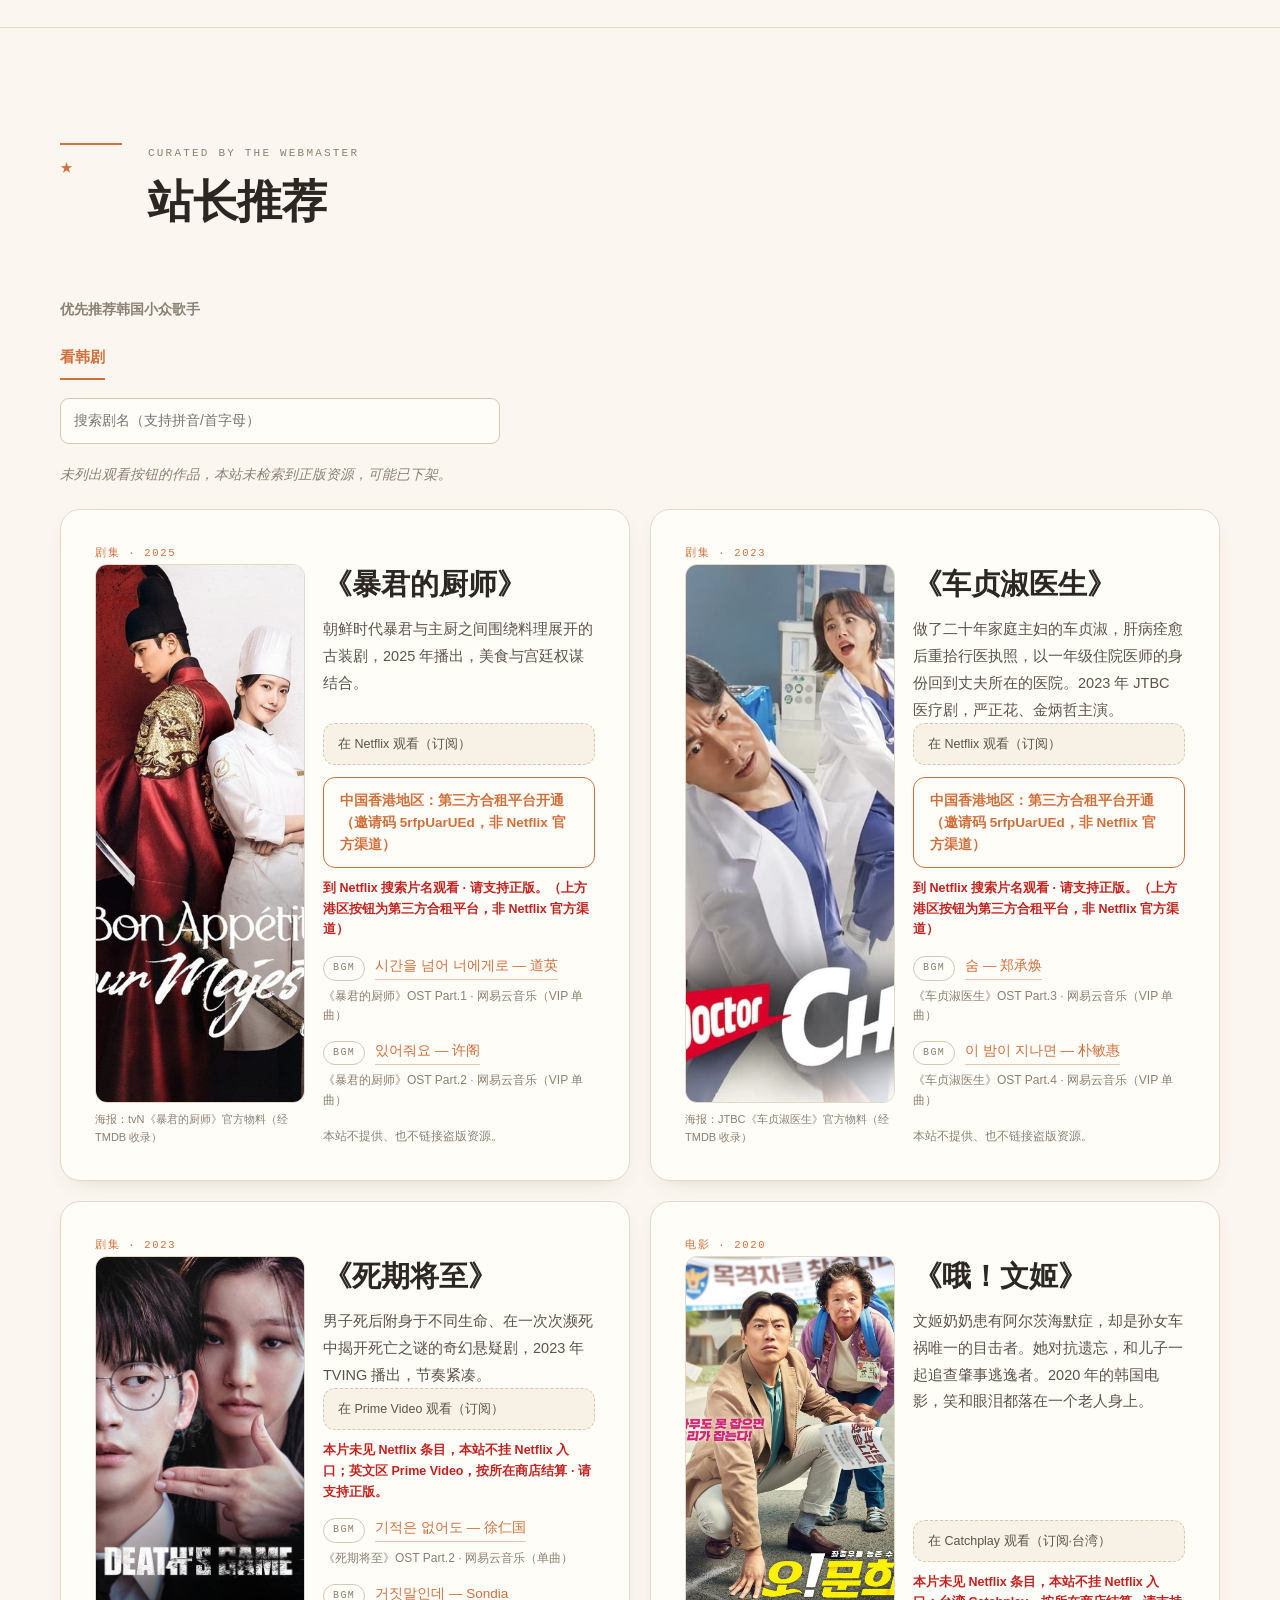
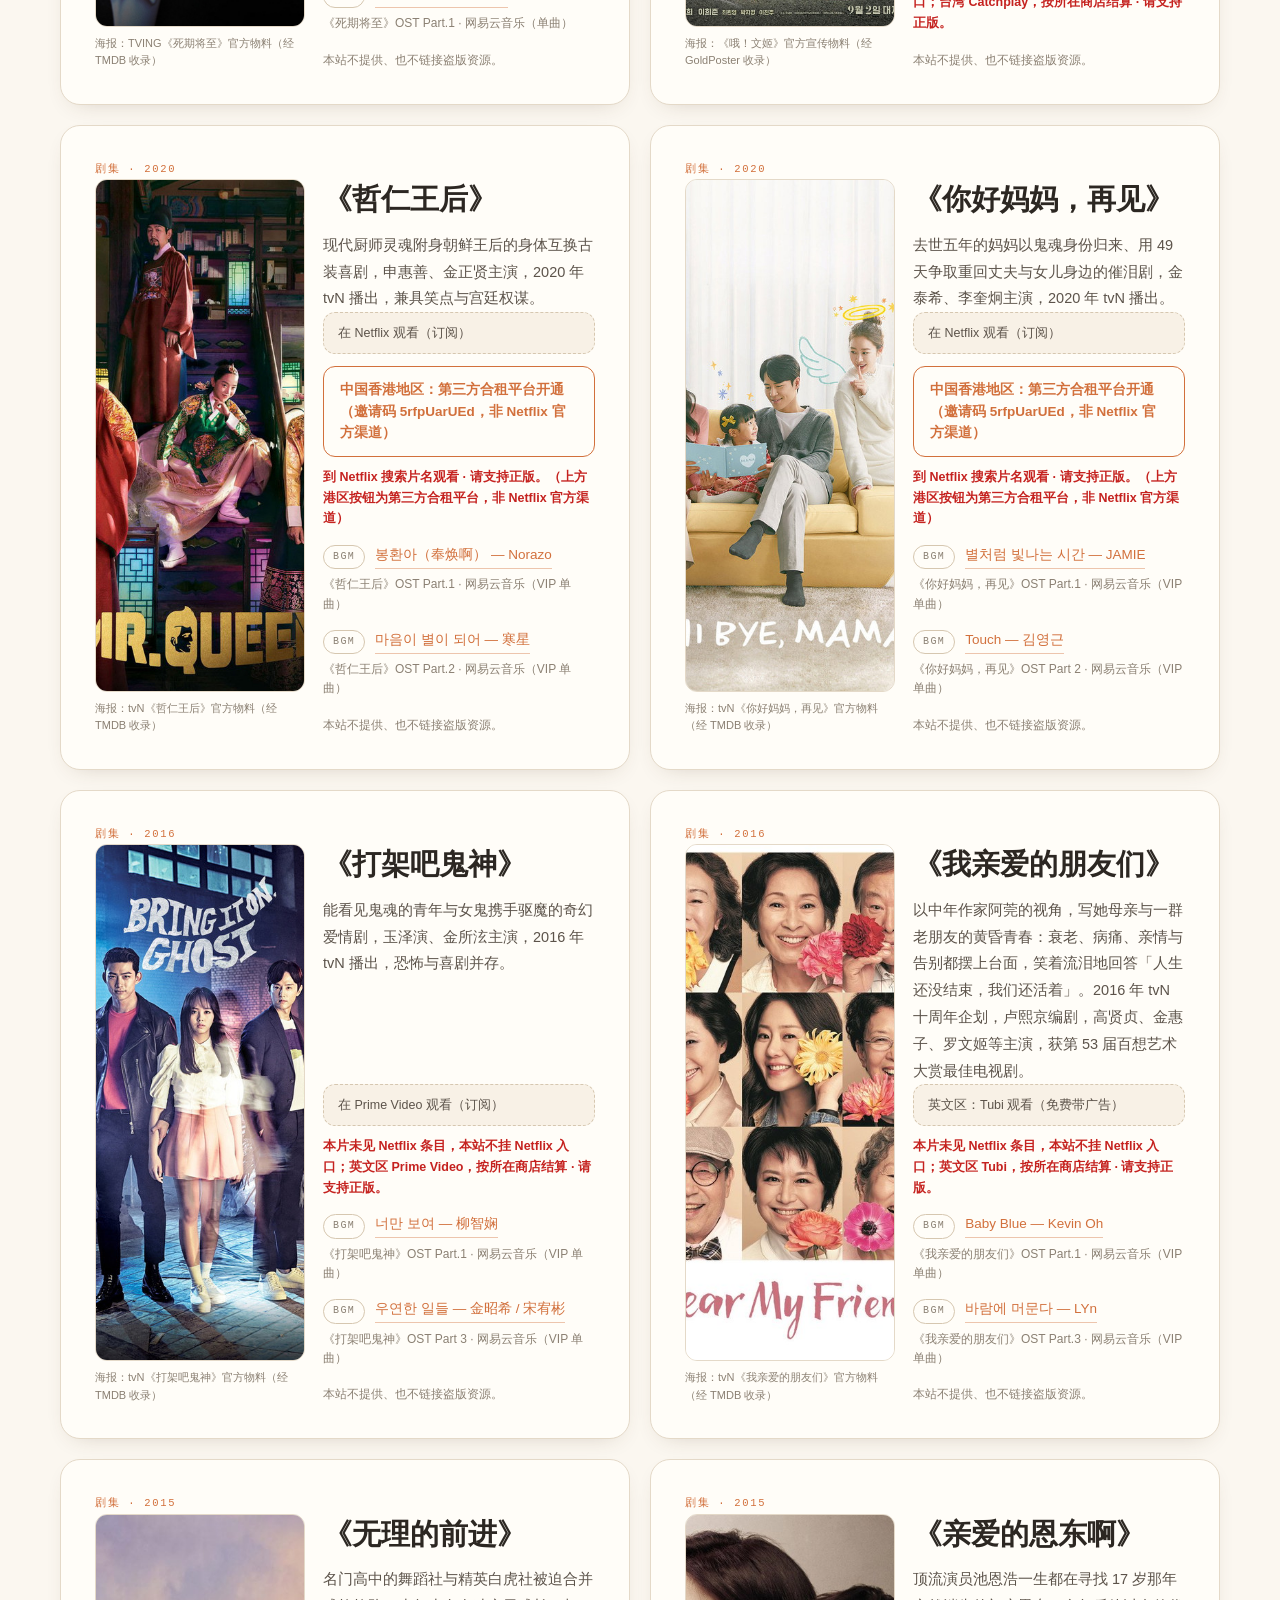
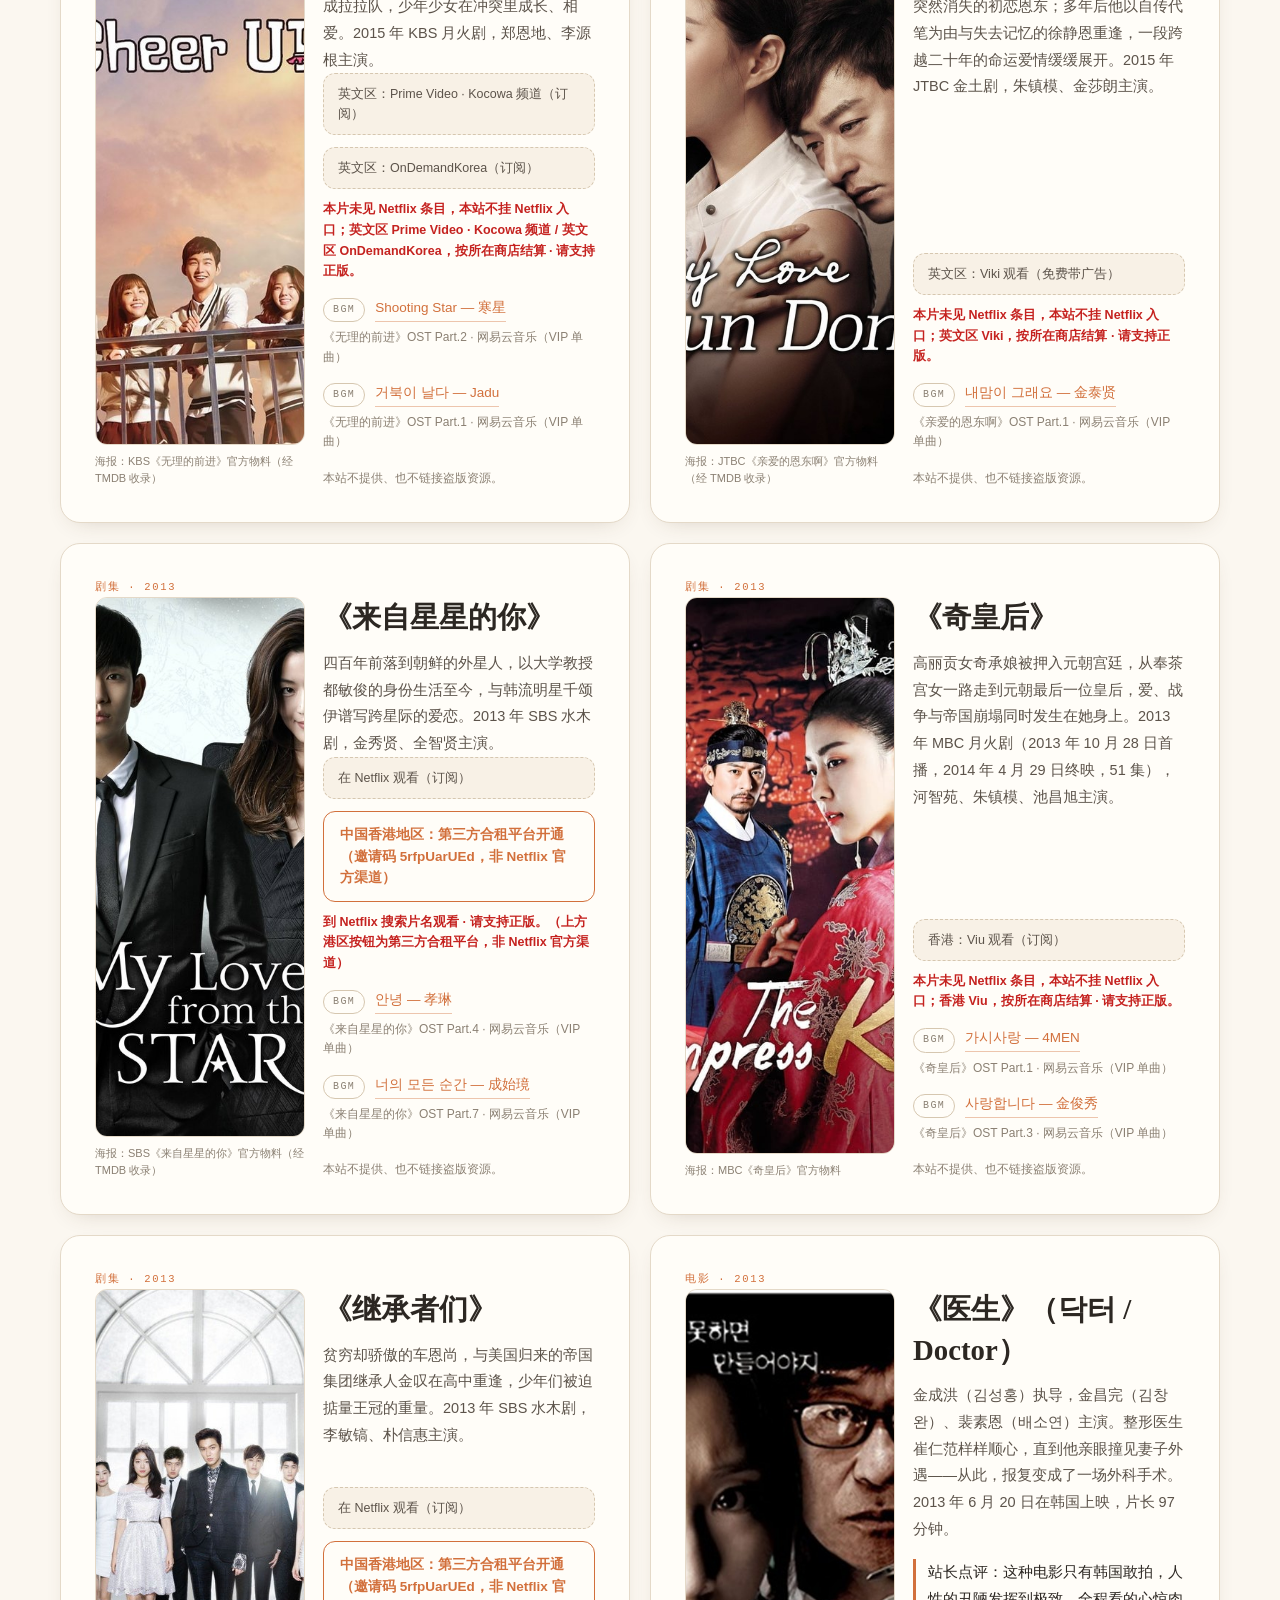
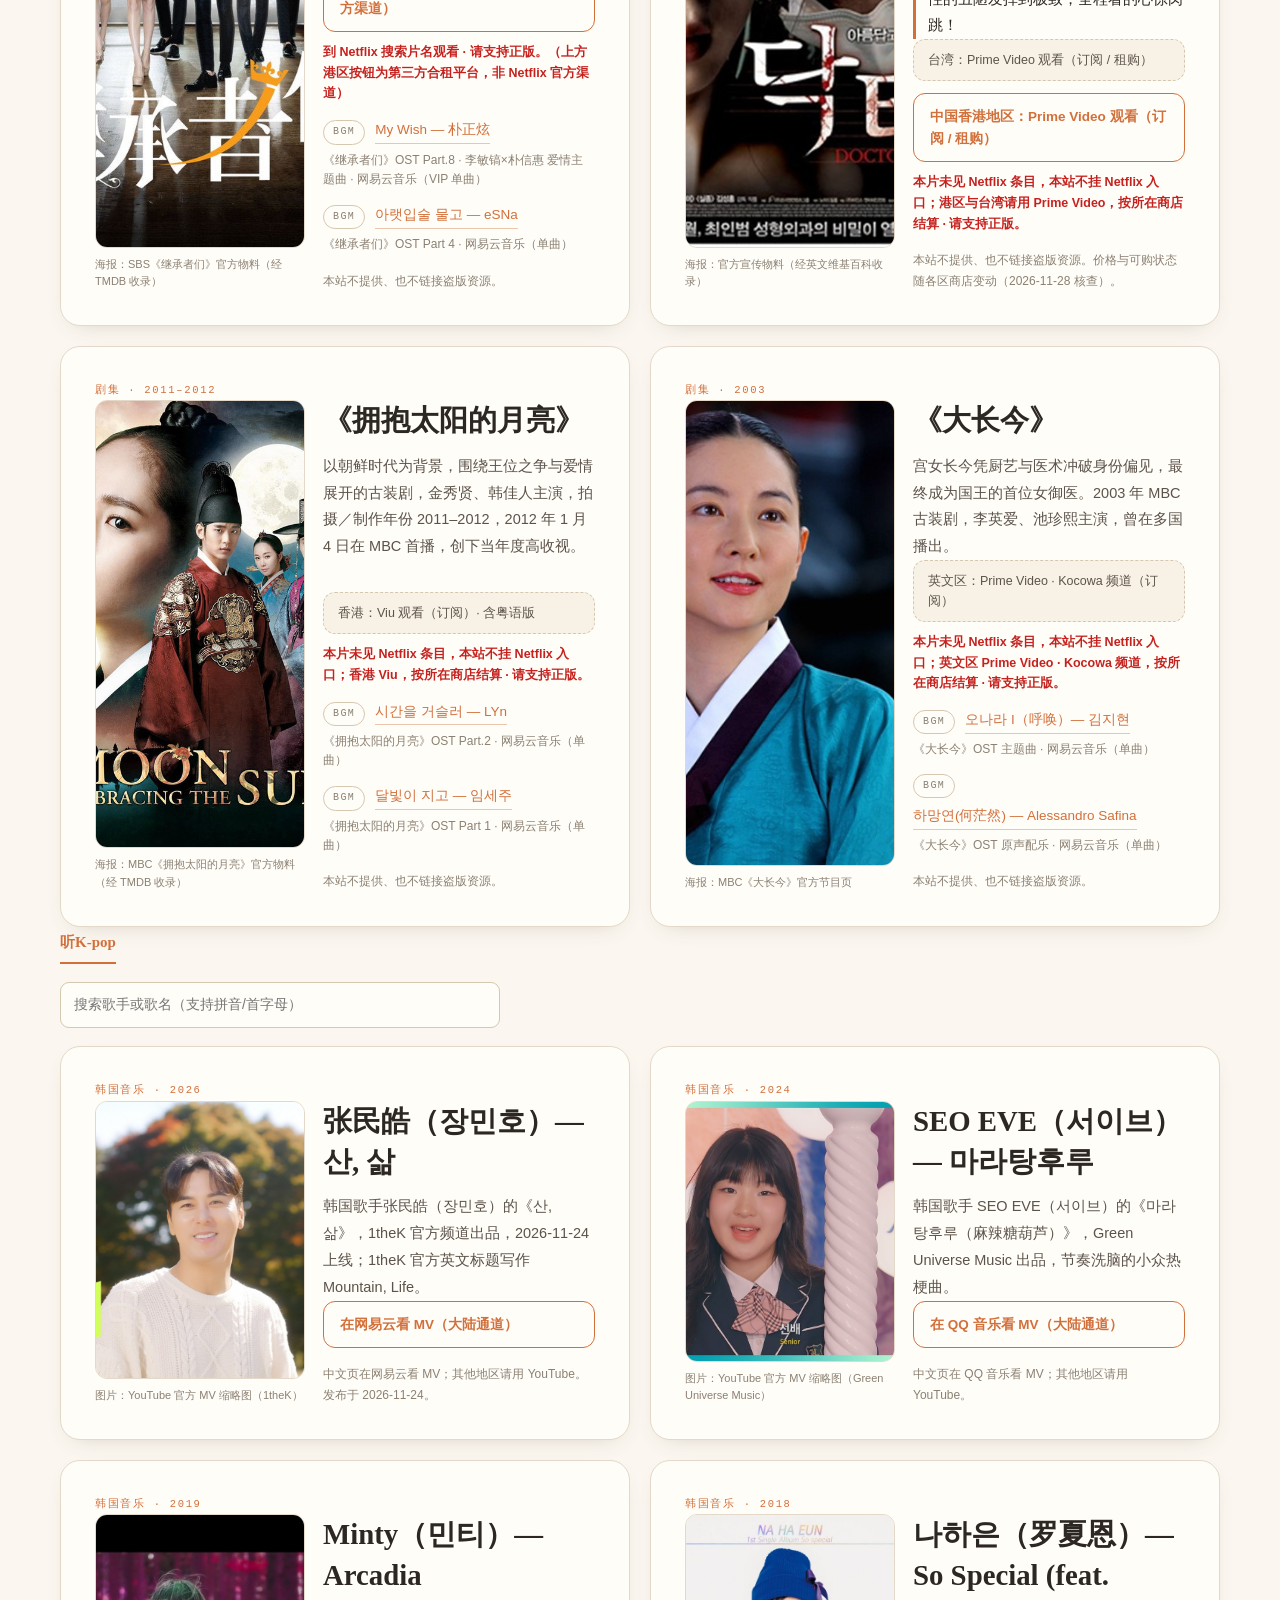
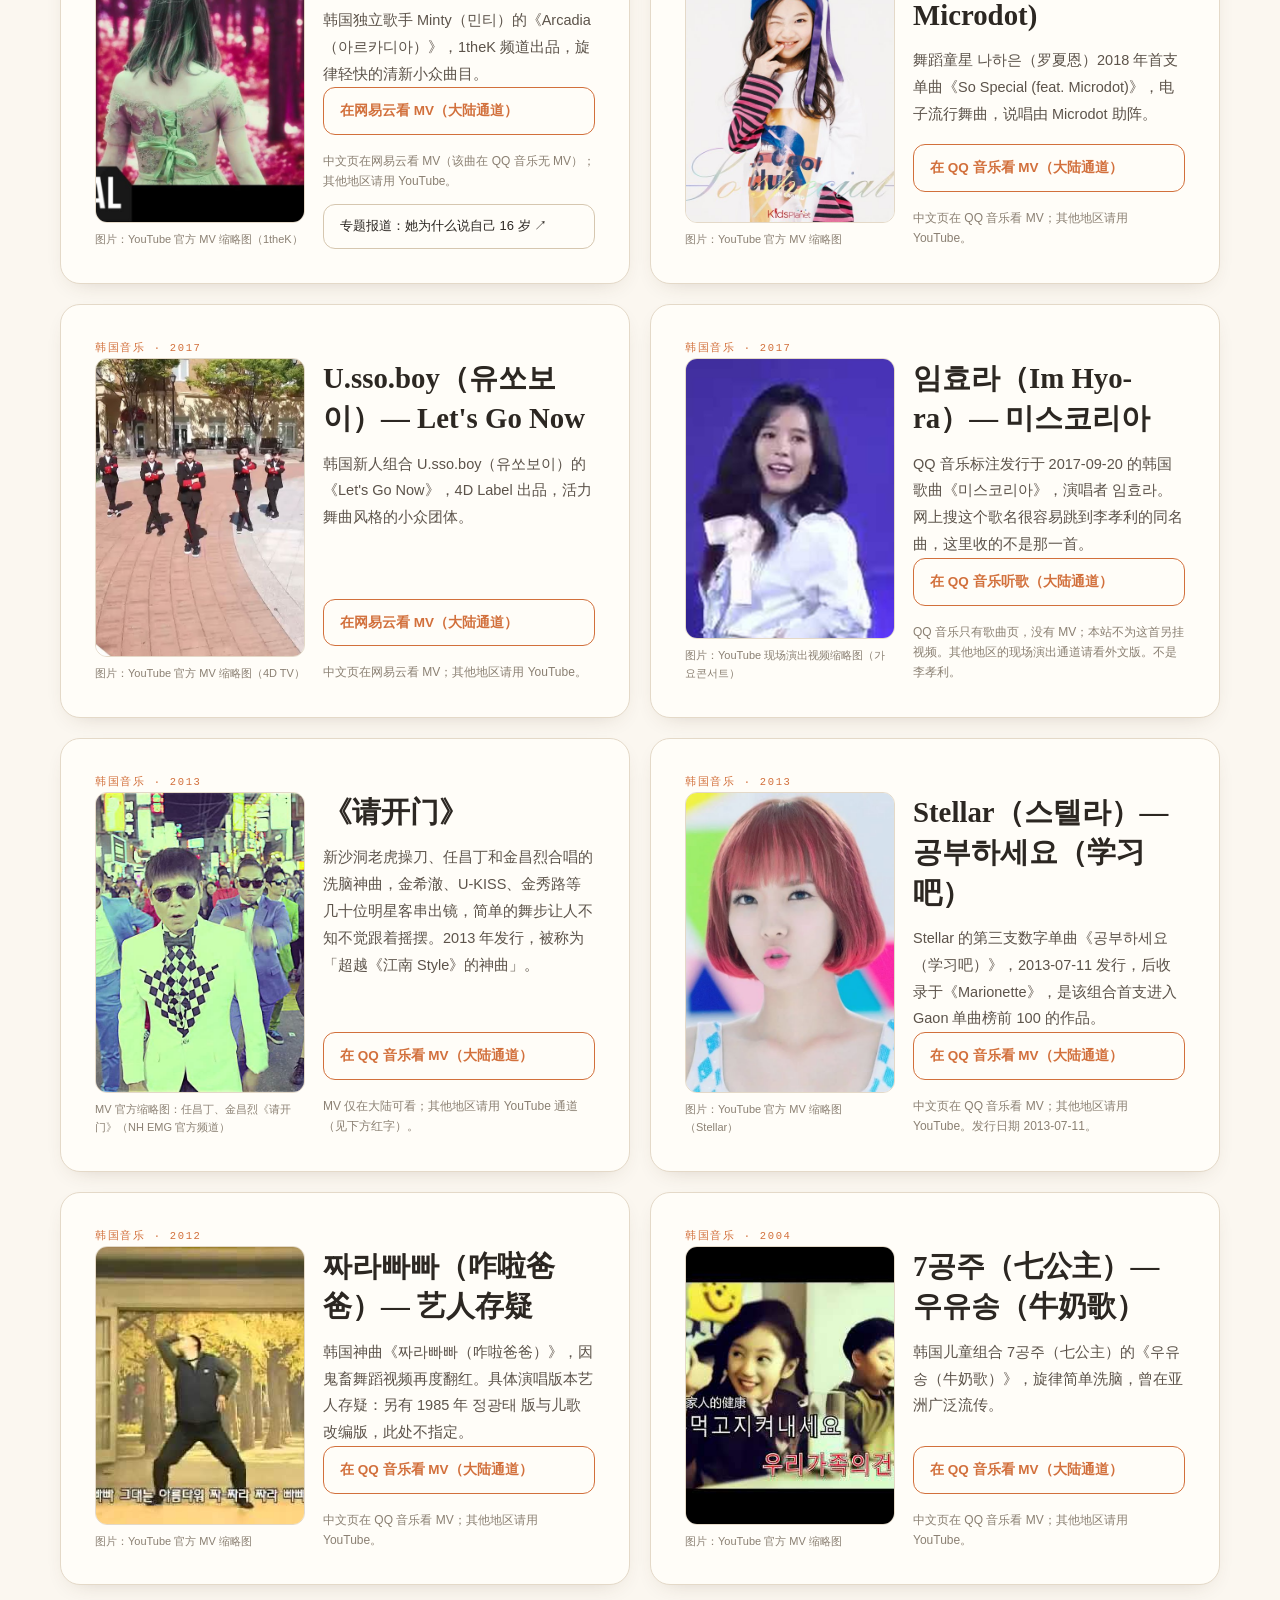
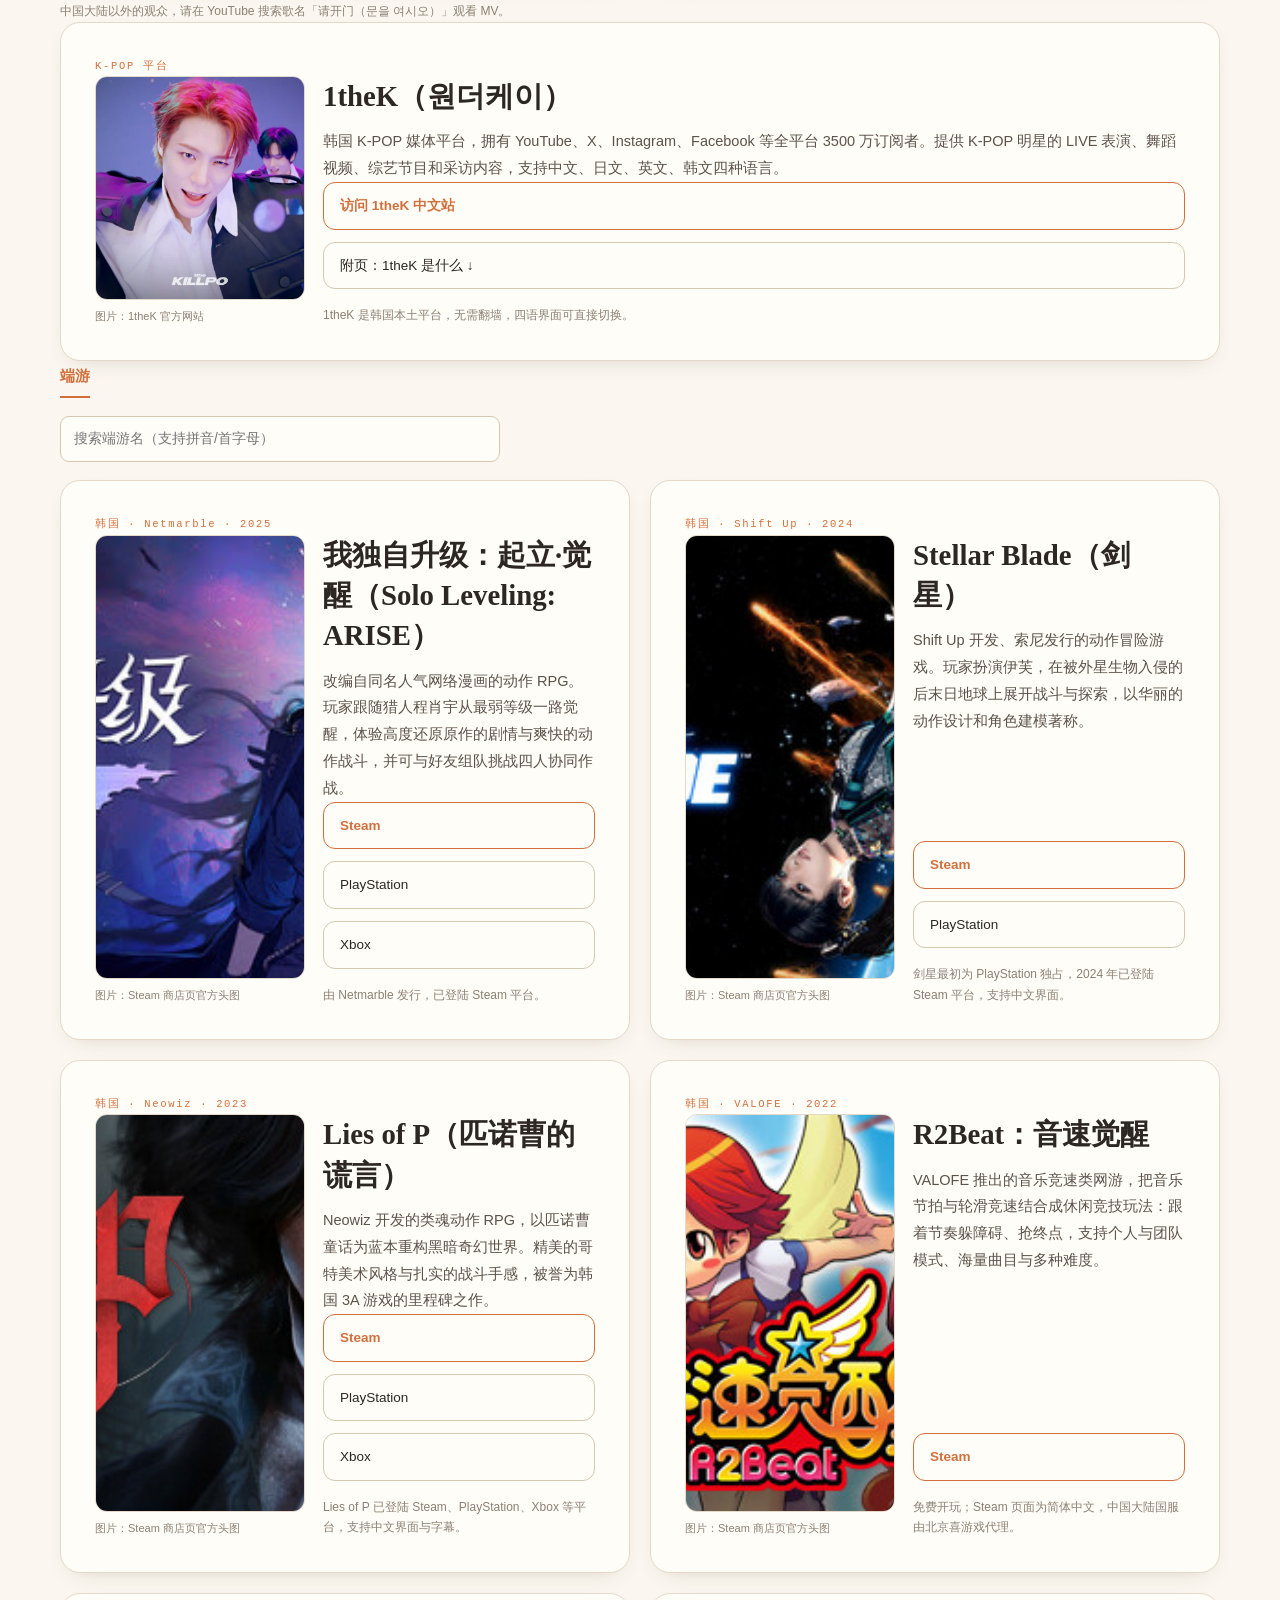
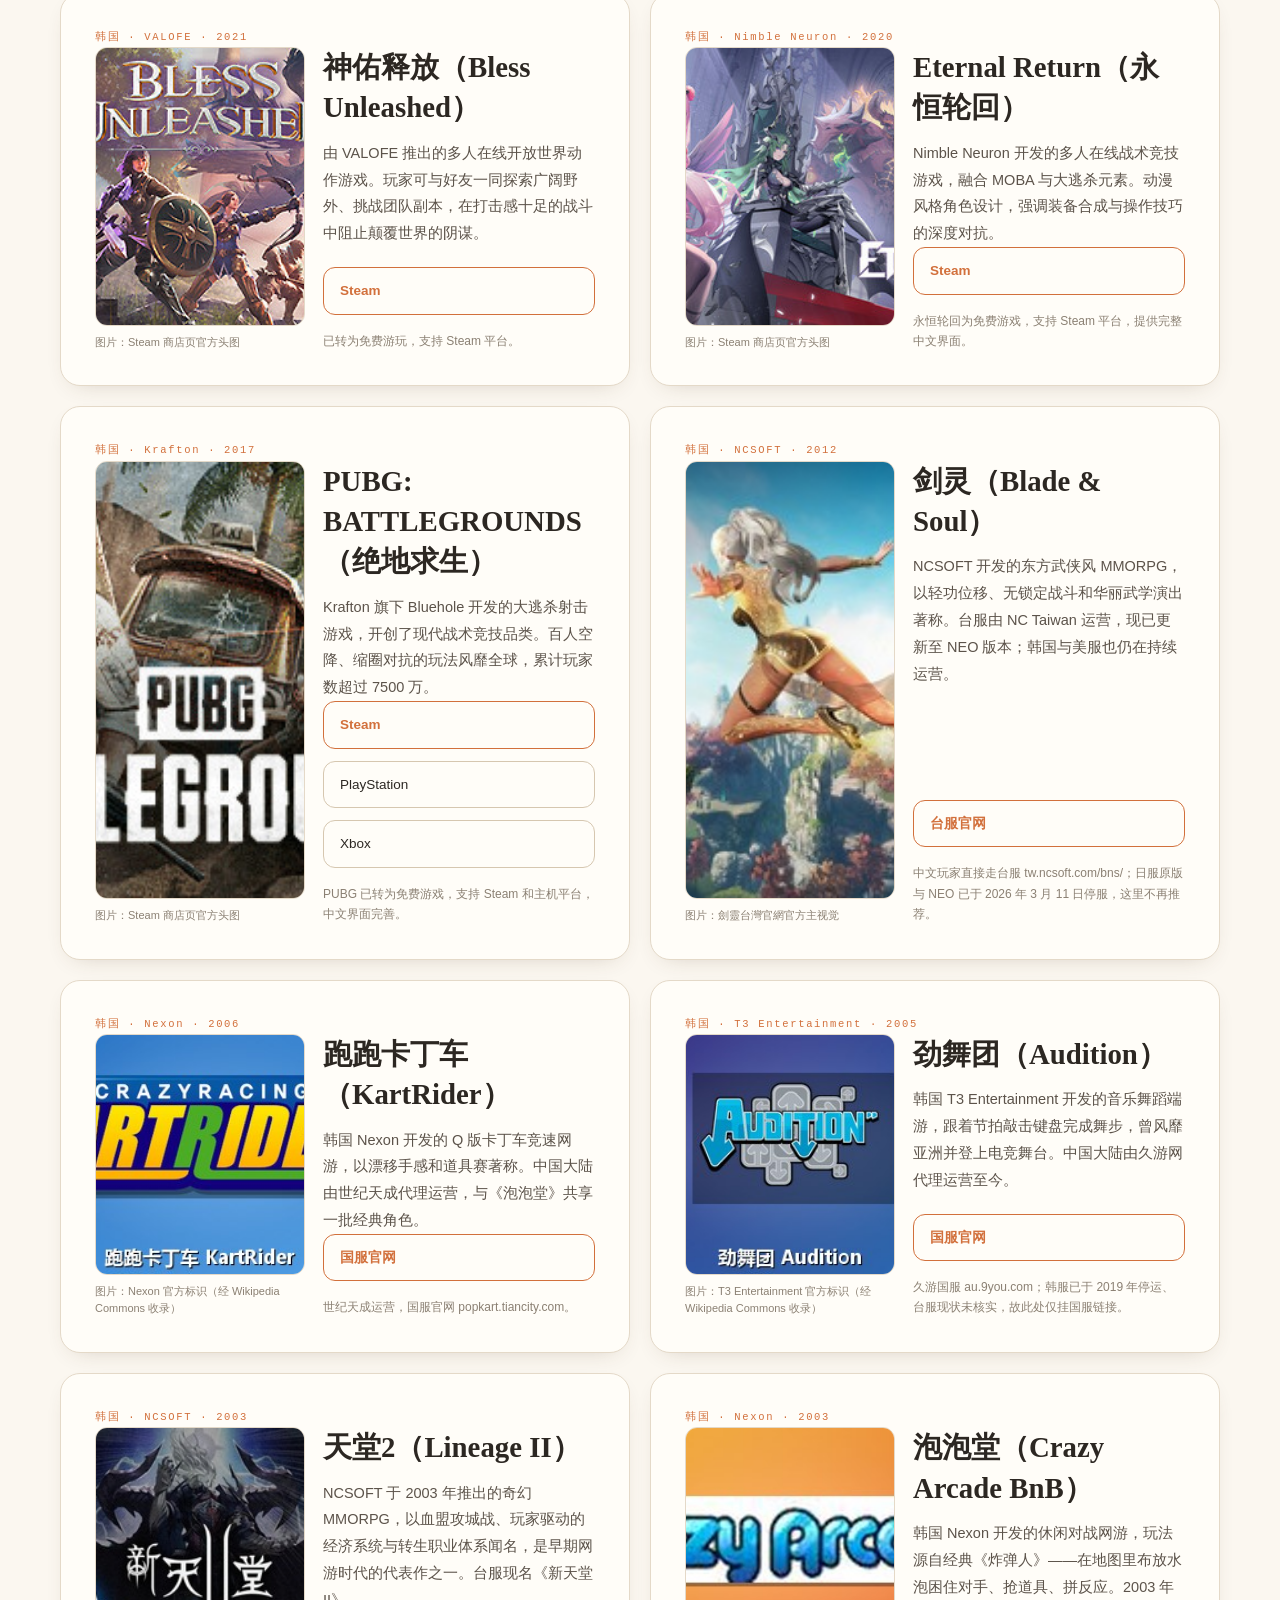
==== commit 561c5272: "feat(picks): 《哲仁王后》BGM 改按 OST 合辑前两首（第一首换成 Part.1《봉환아》）" ====
--- a/index.html
+++ b/index.html
@@ -513,7 +513,7 @@
               <h3 class="pick-title" data-i18n="picks.drama7.title">《哲仁王后》</h3>
               <p class="pick-desc" data-i18n="picks.drama7.desc">现代厨师灵魂附身朝鲜王后的身体互换古装喜剧，申惠善、金正贤主演，2020 年 tvN 播出，兼具笑点与宫廷权谋。</p>
               <div class="pick-actions" data-i18n="picks.drama7.actions"><a class="pick-link pick-link-sub" href="https://www.netflix.com/title/81422314" target="_blank" rel="noopener noreferrer">在 Netflix 观看（订阅）</a><a class="pick-link pick-link-featured" href="https://nfshare.cn/?sid=5rfpUarUEd" target="_blank" rel="noopener noreferrer"><span class="aff-label-long">中国香港地区：第三方合租平台开通（邀请码 5rfpUarUEd，非 Netflix 官方渠道）</span><span class="aff-label-short">中国香港地区：合租平台开通（邀请码 5rfpUarUEd）</span></a><p class="pick-netflix-note">到 Netflix 搜索片名观看 · 请支持正版。（上方港区按钮为第三方合租平台，非 Netflix 官方渠道）</p></div>
-                            <p class="pick-bgm" data-i18n="picks.drama7.bgm"><span class="pick-bgm-tag">BGM</span><a class="pick-link-bgm" href="https://music.163.com/song?id=1818581719" target="_blank" rel="noopener noreferrer">별들 중에서 — 林韩星</a><span class="pick-bgm-note">《哲仁王后》OST Part.8 · 网易云音乐（VIP 单曲）</span></p>
+                            <p class="pick-bgm" data-i18n="picks.drama7.bgm"><span class="pick-bgm-tag">BGM</span><a class="pick-link-bgm" href="https://music.163.com/song?id=1501717991" target="_blank" rel="noopener noreferrer">봉환아（奉焕啊） — Norazo</a><span class="pick-bgm-note">《哲仁王后》OST Part.1 · 网易云音乐（VIP 单曲）</span></p>
                             <p class="pick-bgm" data-i18n="picks.drama7.bgm2"><span class="pick-bgm-tag">BGM</span><a class="pick-link-bgm" href="https://music.163.com/song?id=1806729608" target="_blank" rel="noopener noreferrer">마음이 별이 되어 — 寒星</a><span class="pick-bgm-note">《哲仁王后》OST Part.2 · 网易云音乐（VIP 单曲）</span></p>
               <p class="pick-note" data-i18n="picks.drama7.note">本站不提供、也不链接盗版资源。</p>
             </div>
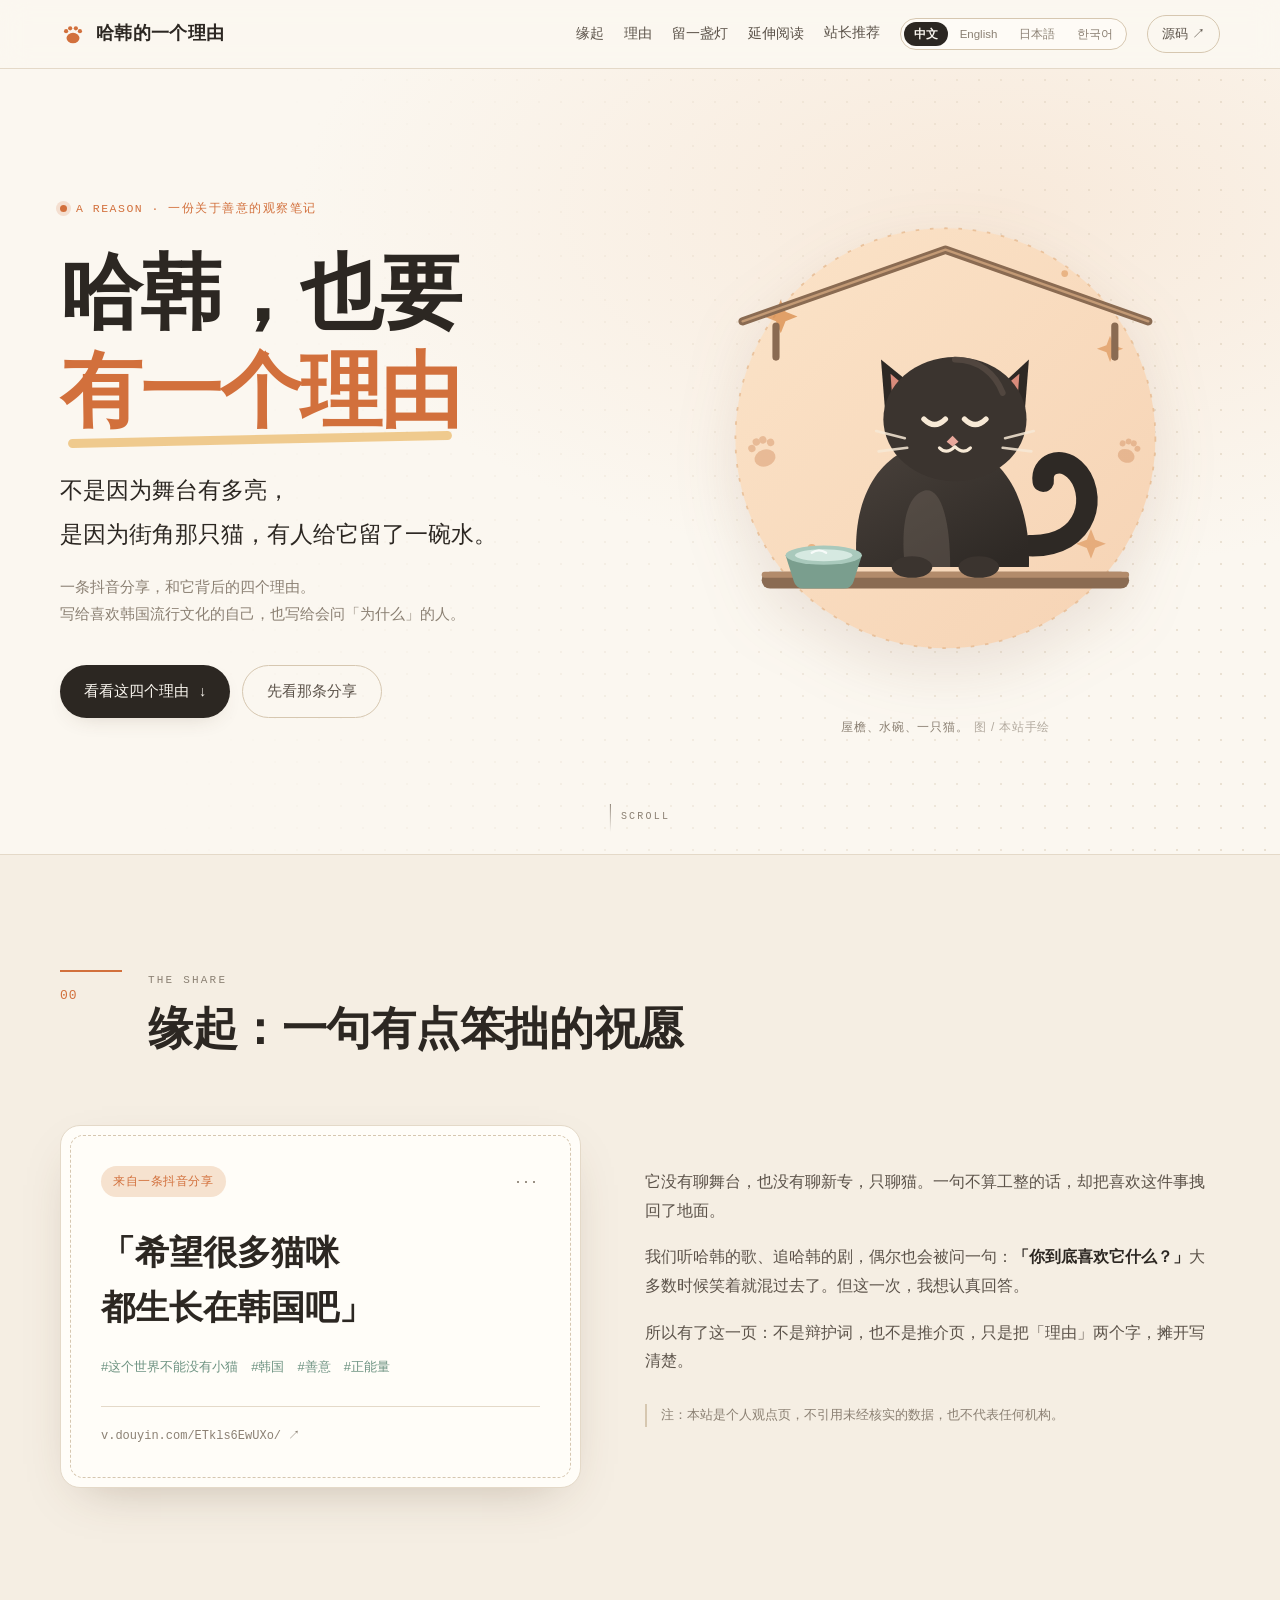
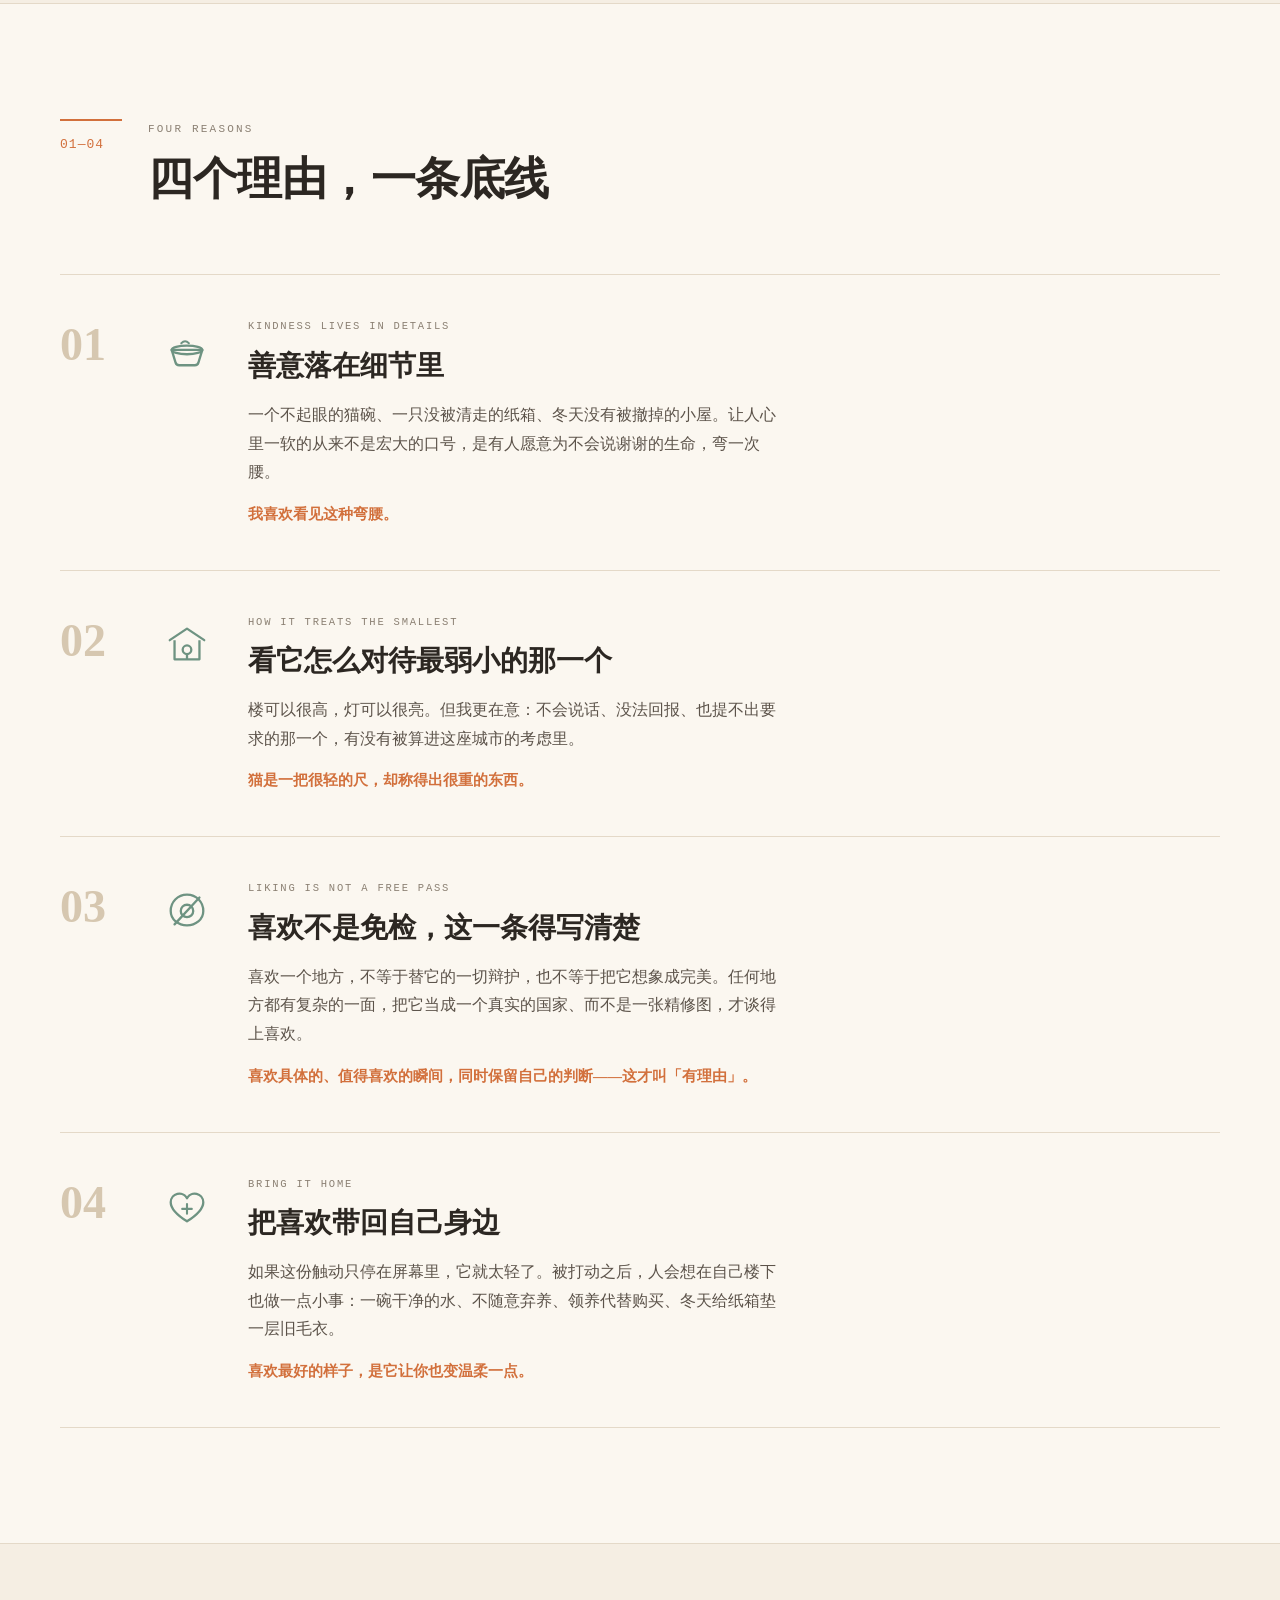
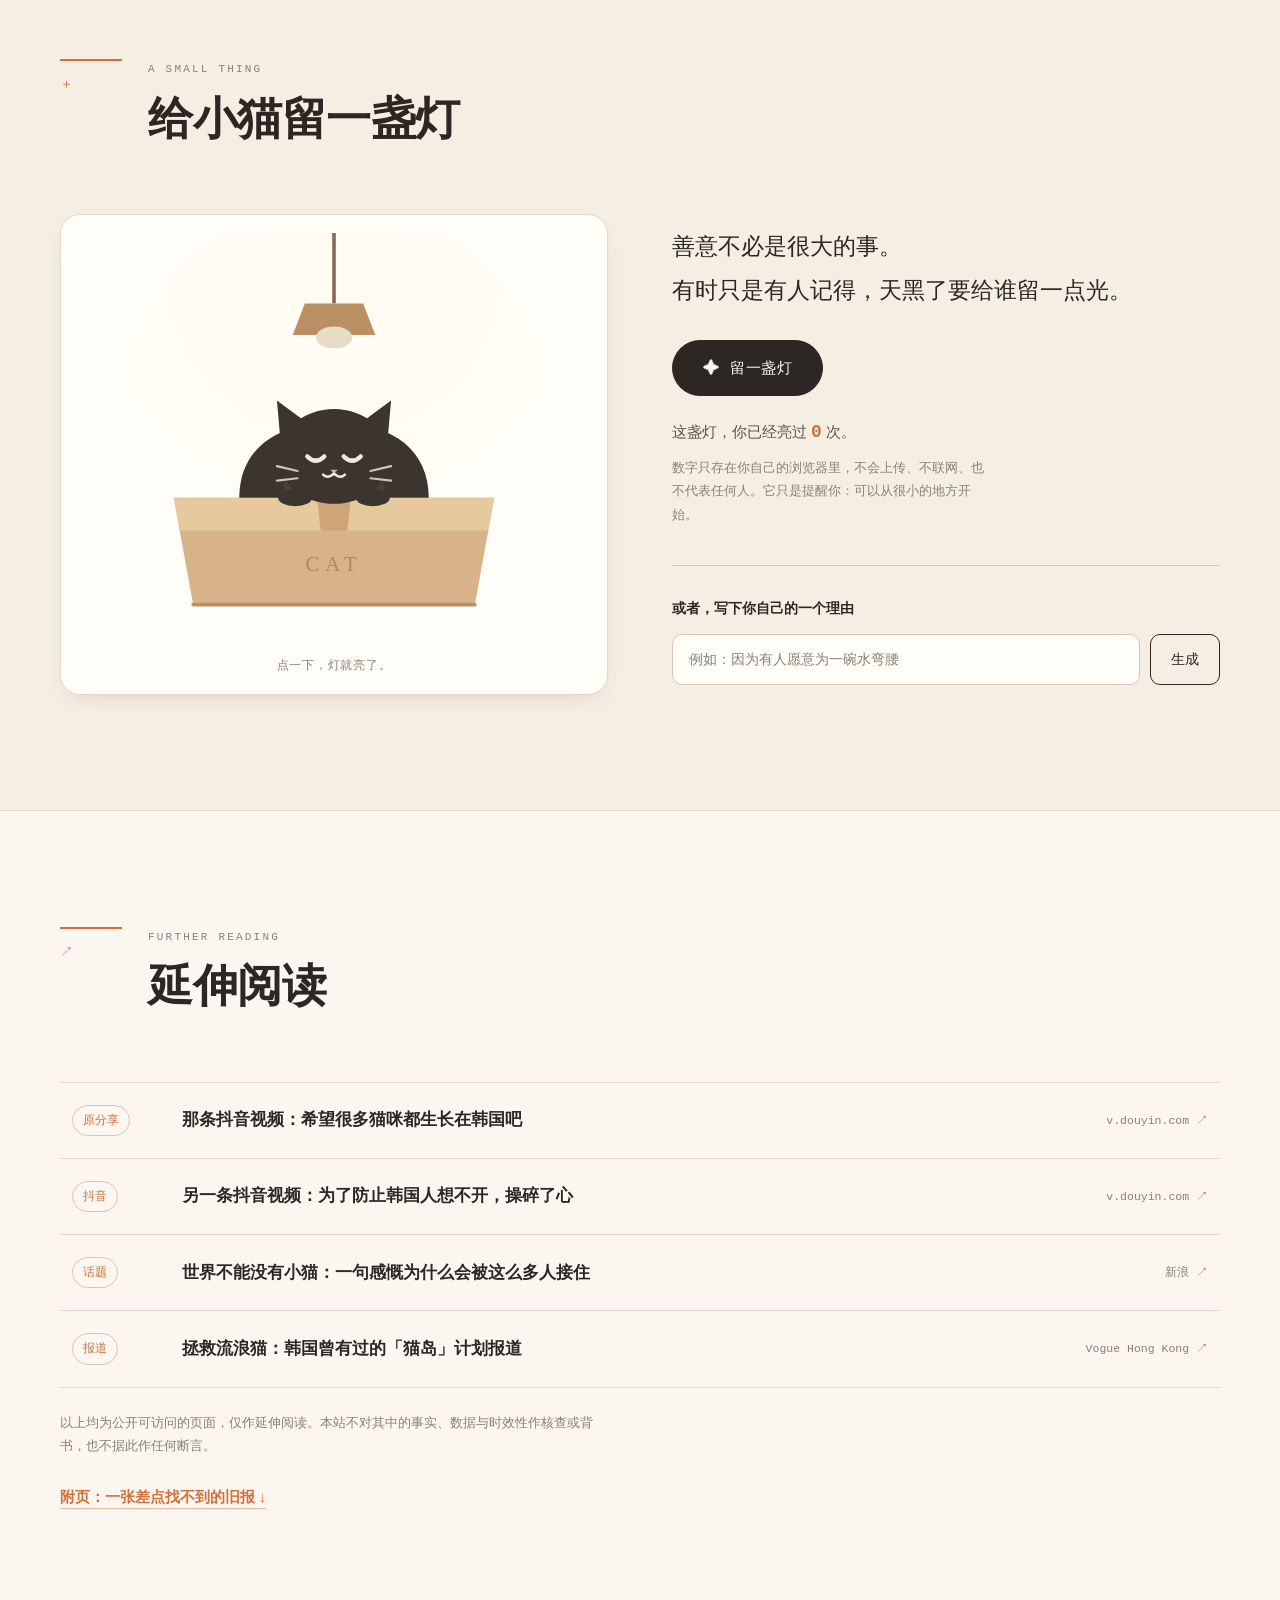
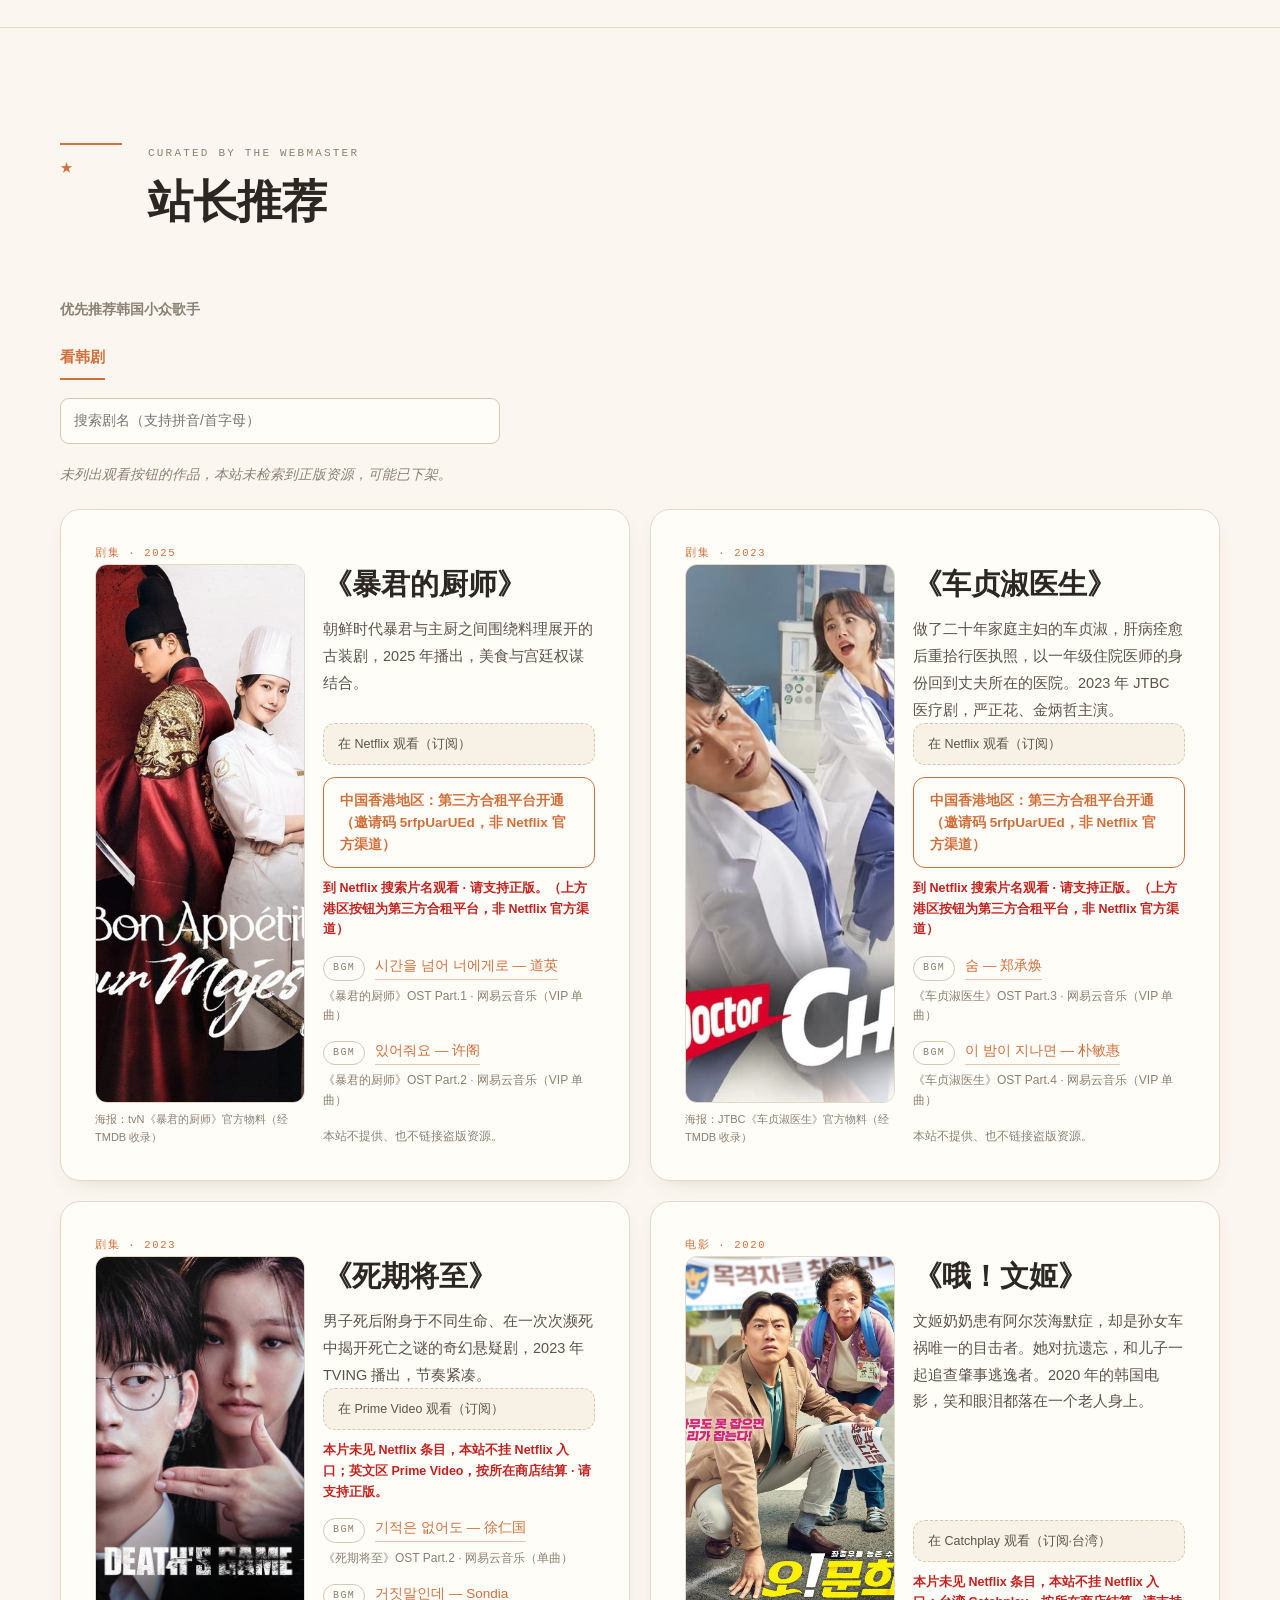
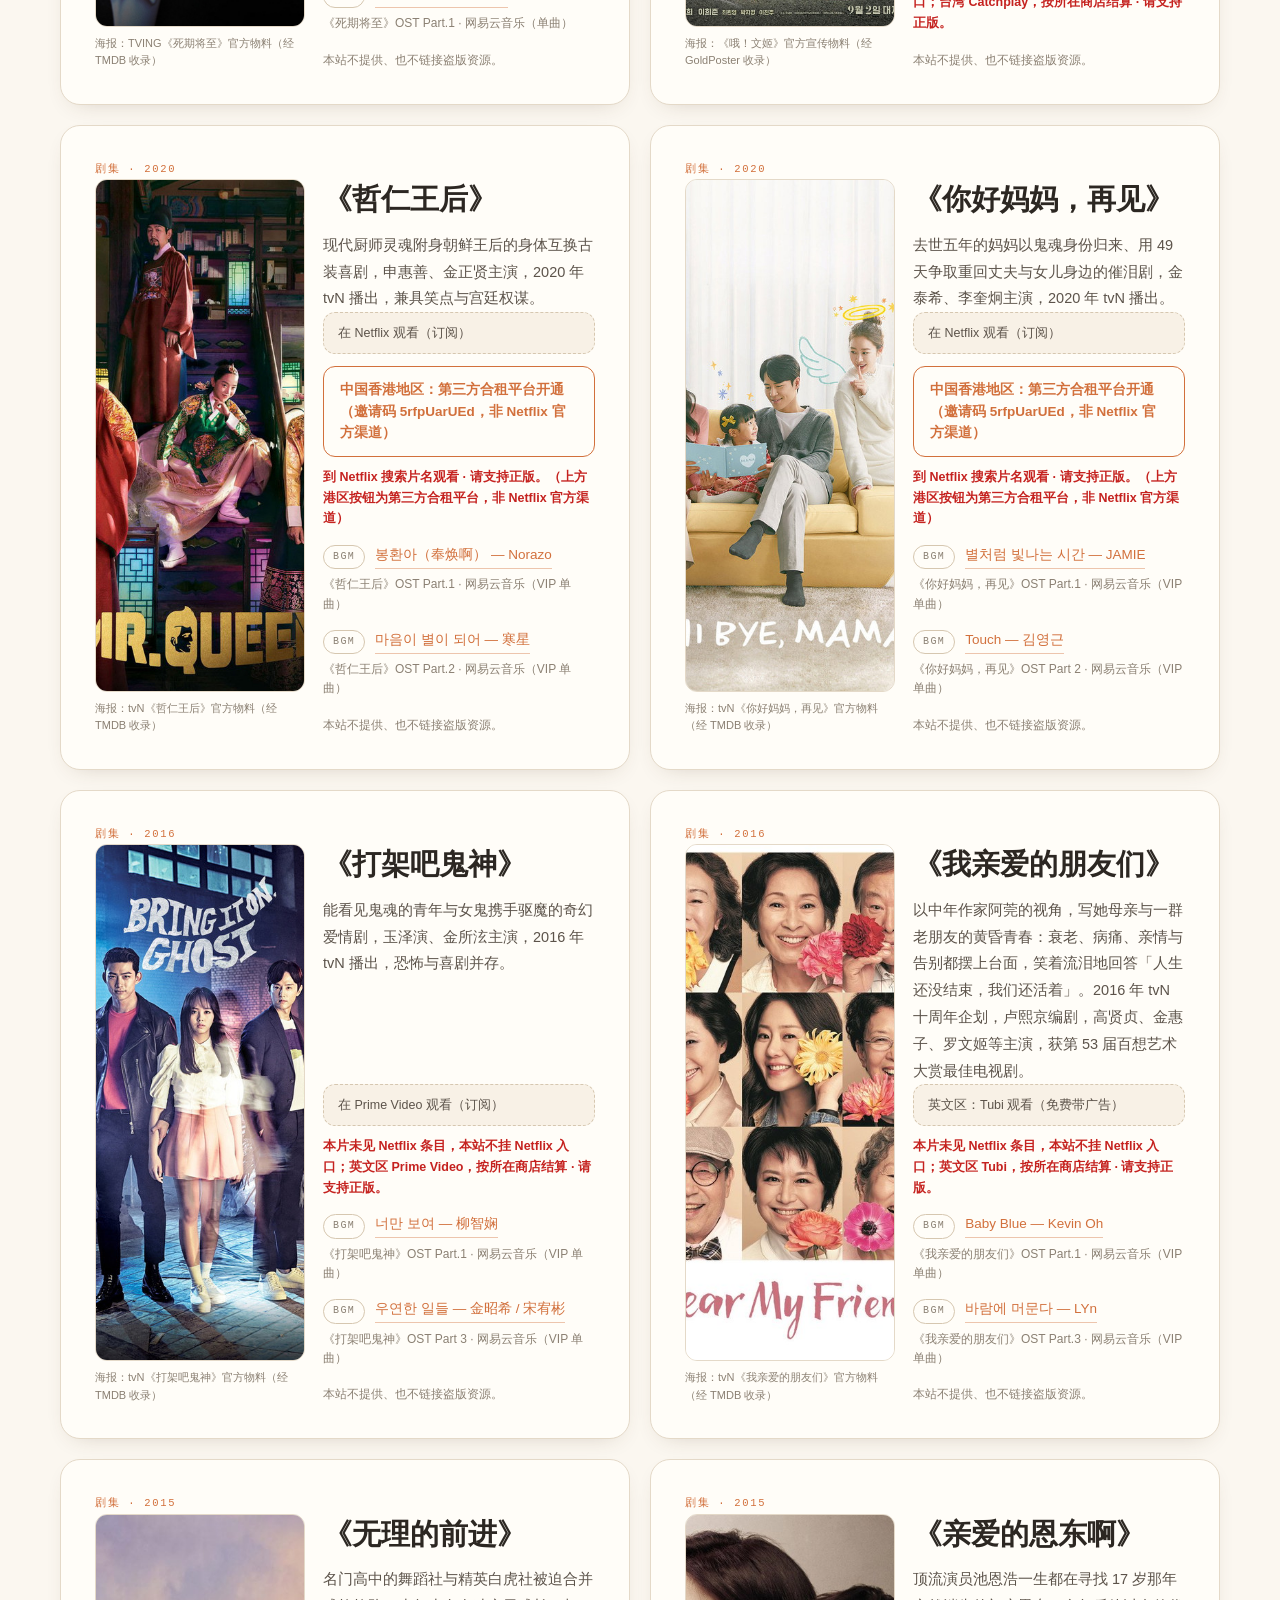
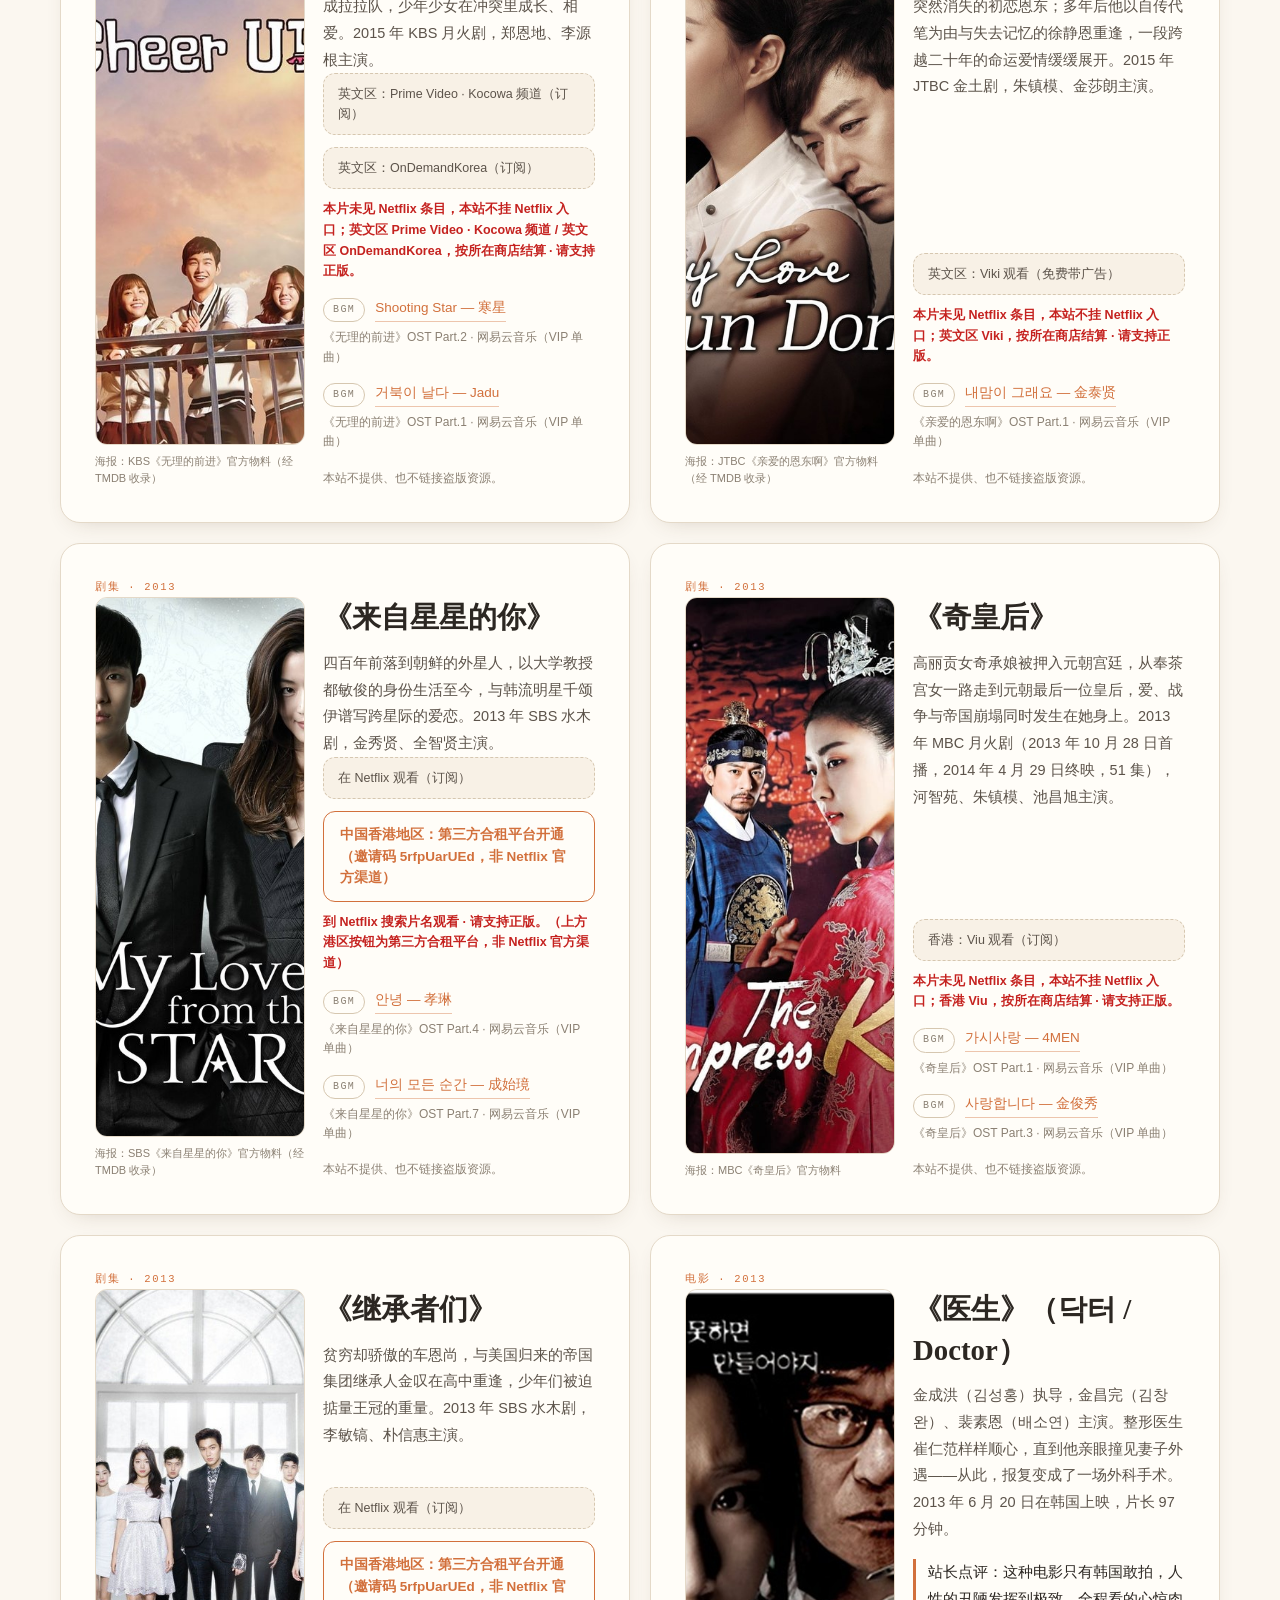
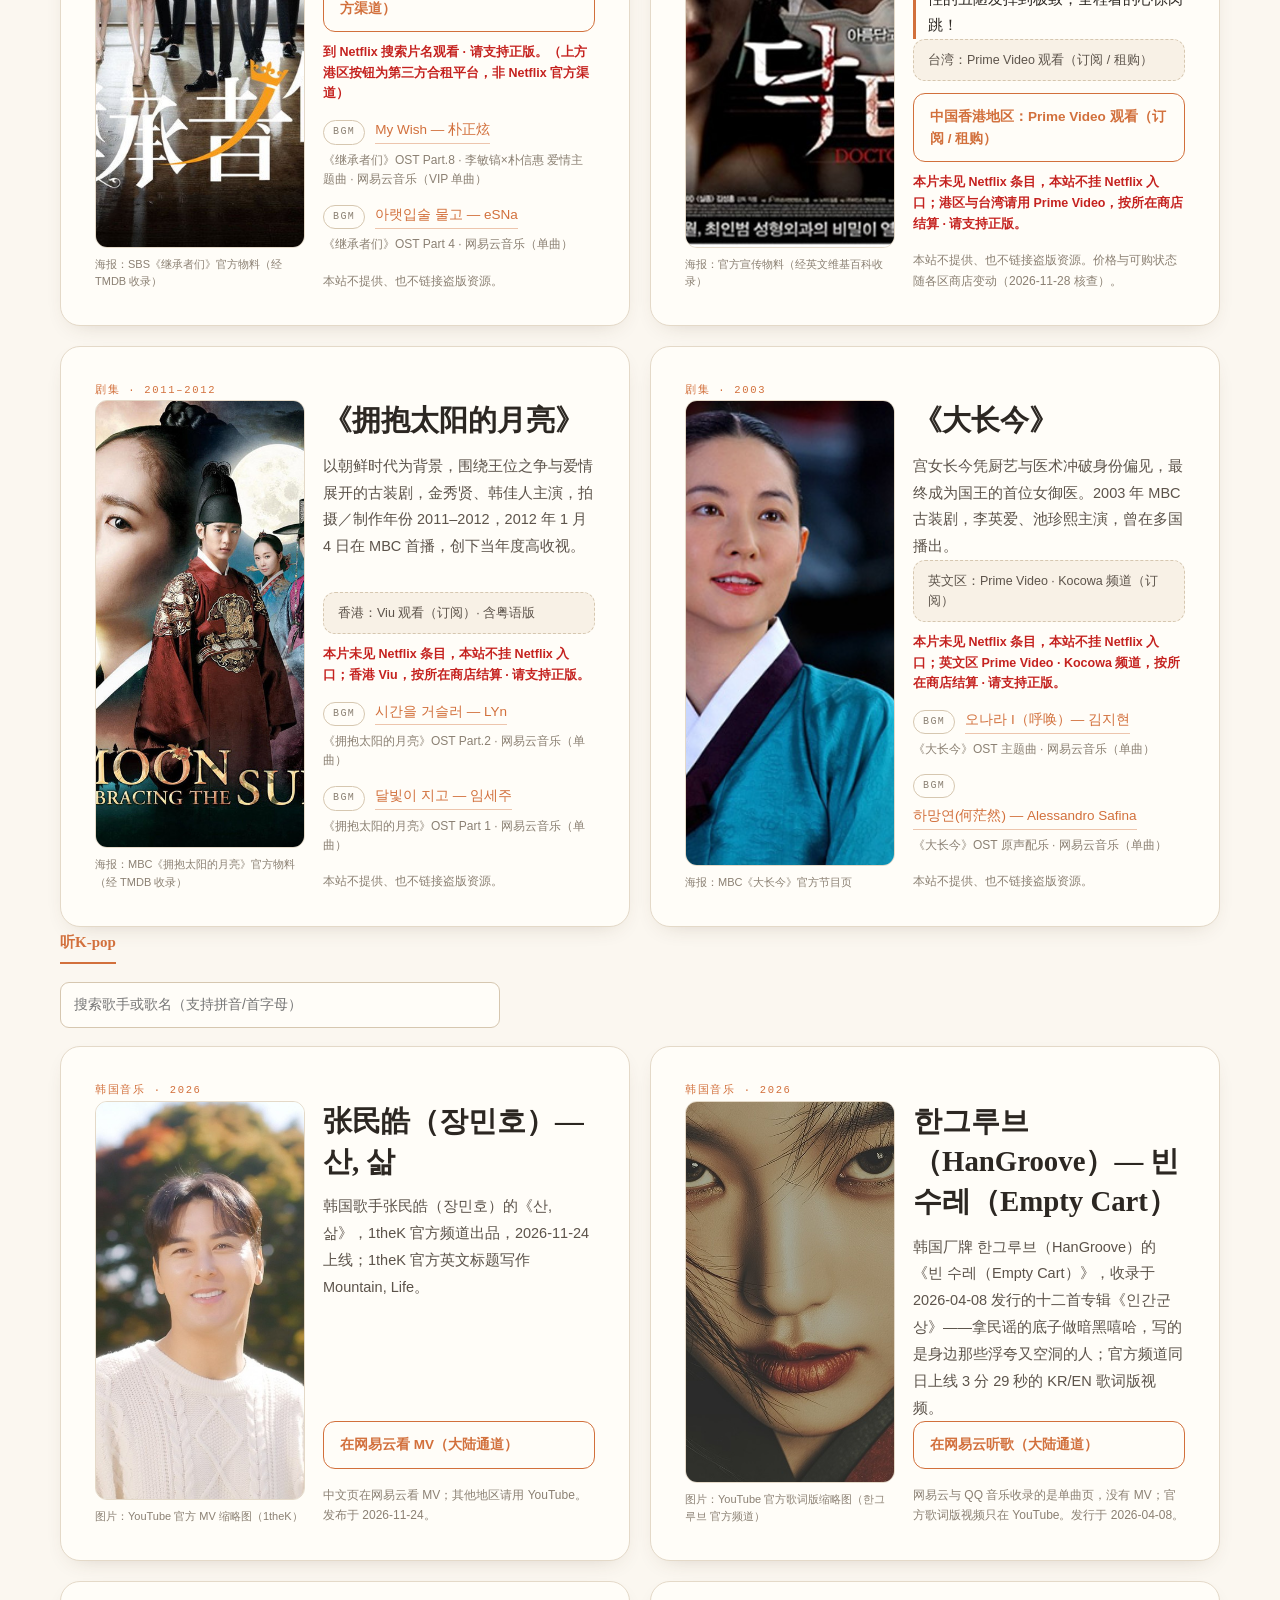
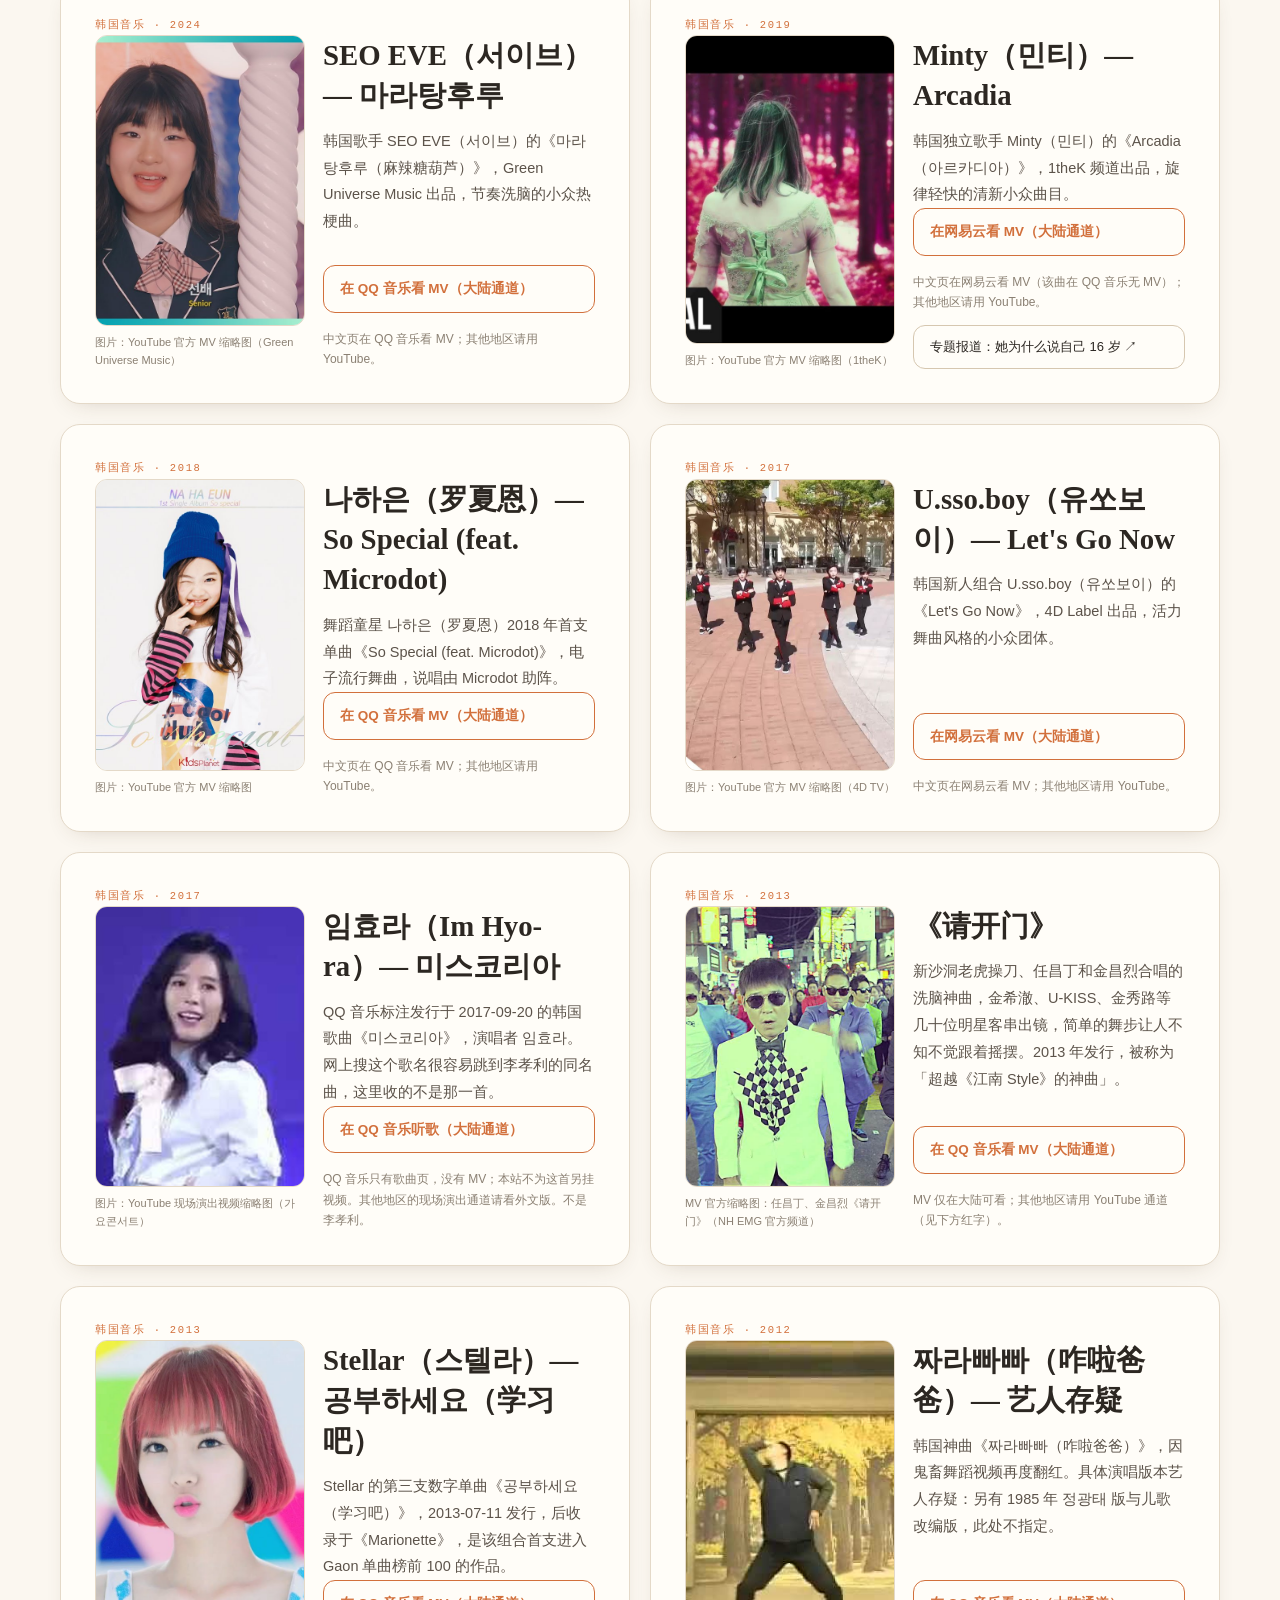
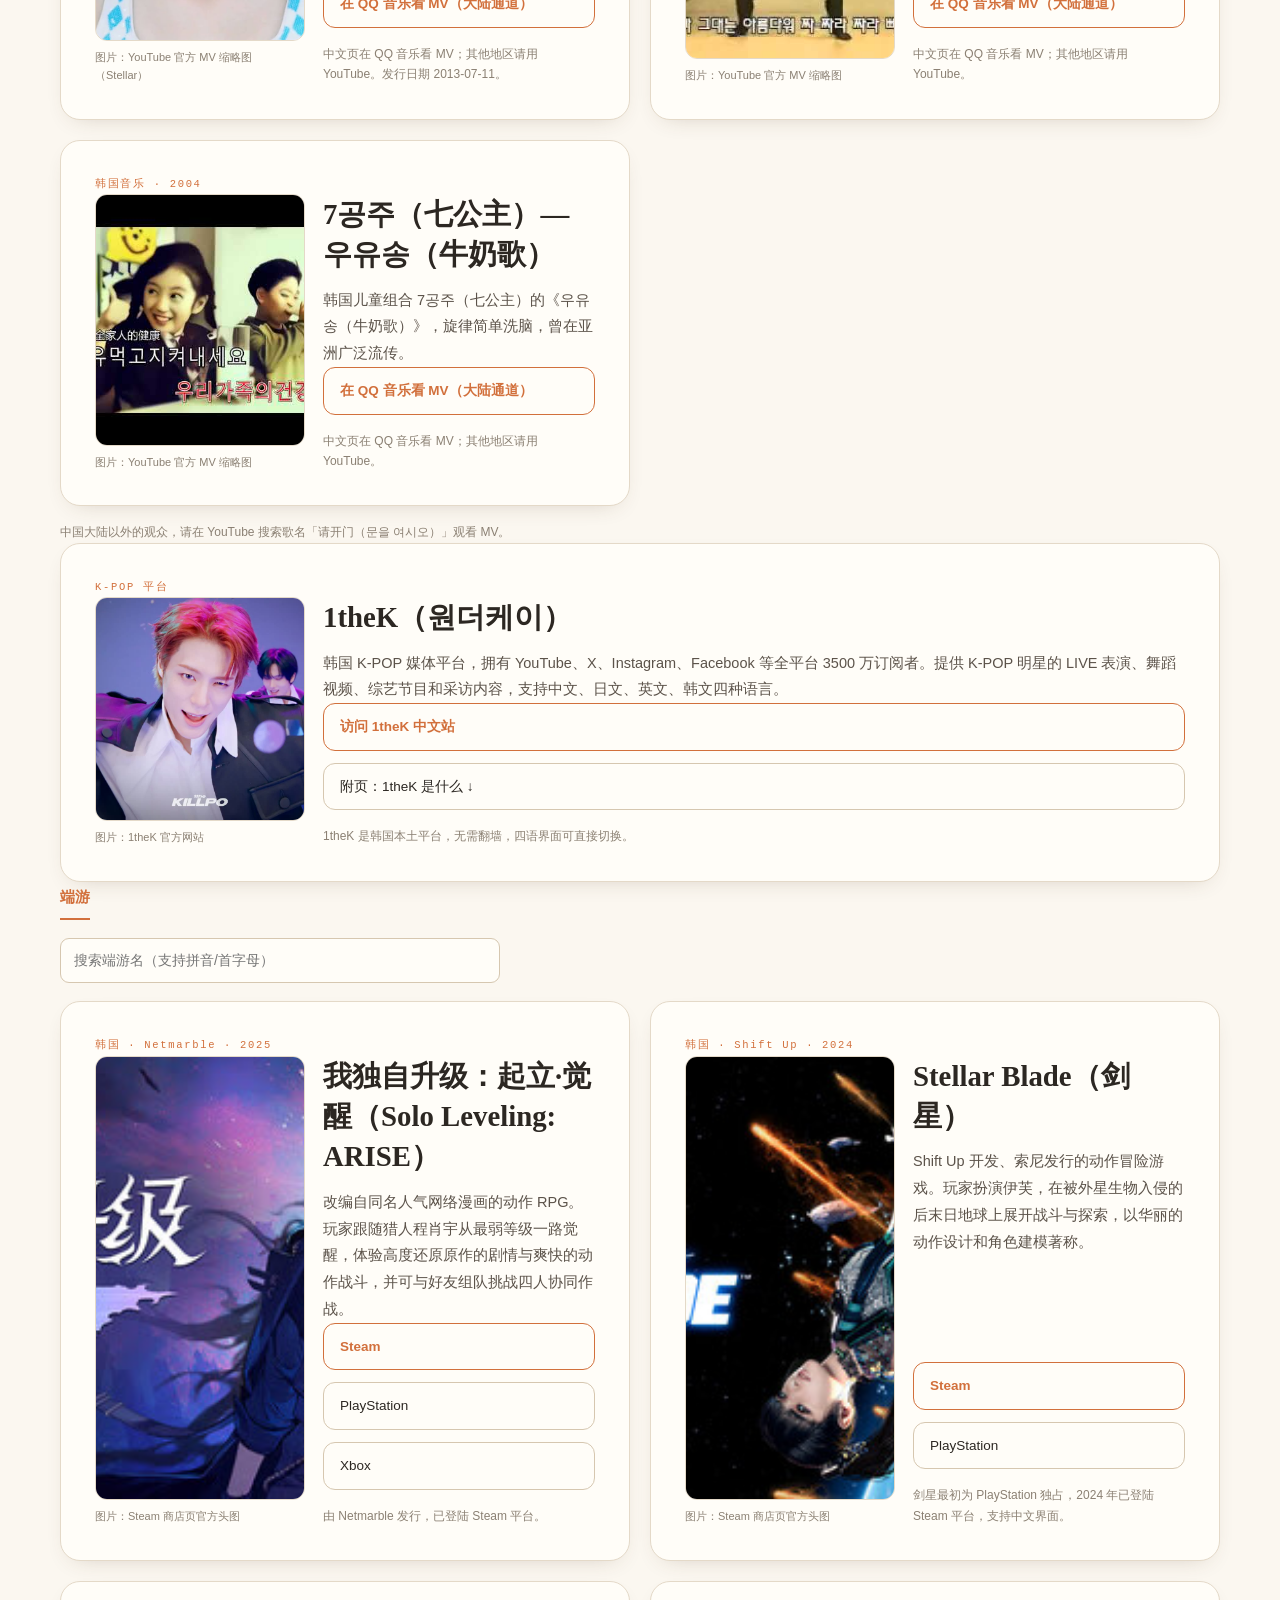
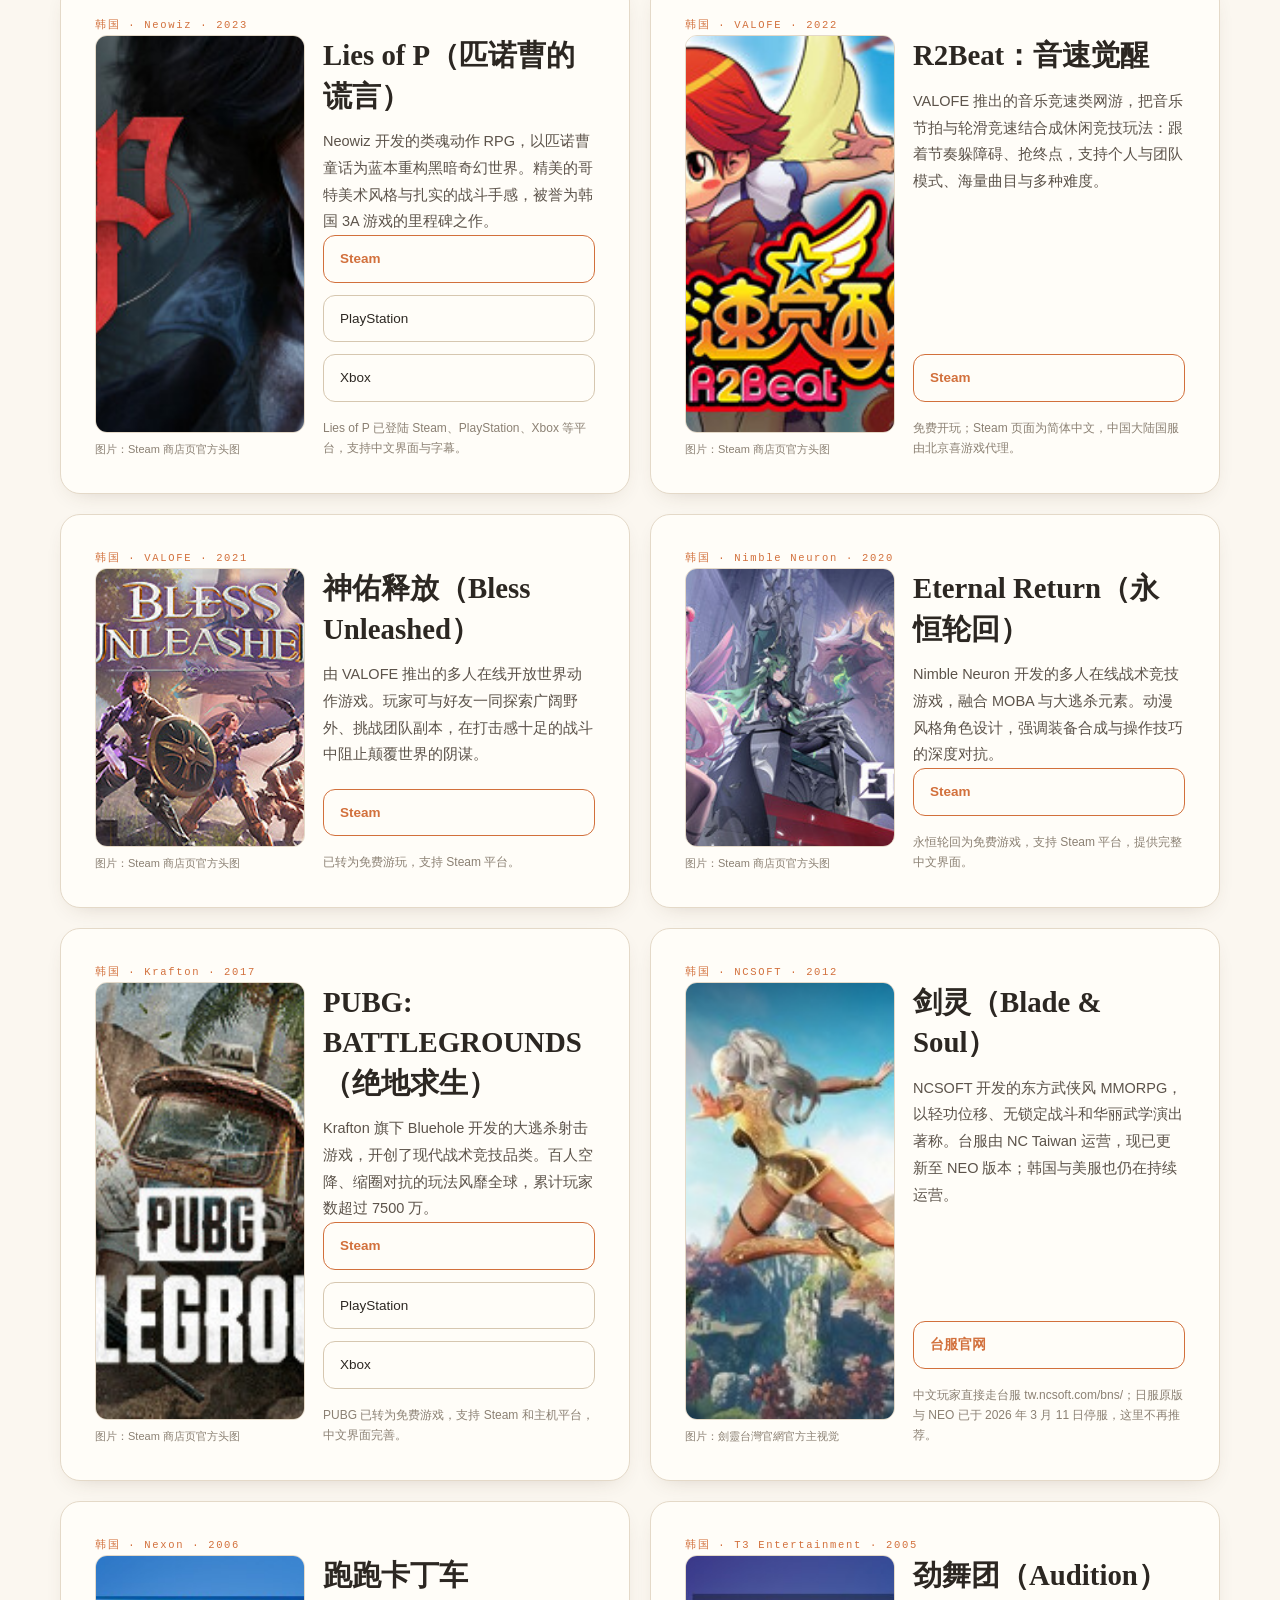
==== commit 5117af79: "feat(picks): 音乐区新增 한그루브《빈 수레（Empty Cart）》卡（网易云单曲页 + YouTube 官方歌词版）" ====
--- a/index.html
+++ b/index.html
@@ -735,6 +735,21 @@
           </div>
         </article>
         <article class="pick-card">
+          <p class="pick-card-label" data-i18n="picks.hangroove.label">韩国音乐 · 2026</p>
+          <div class="pick-poster-row">
+            <figure class="pick-figure pick-figure-poster">
+              <img class="pick-image pick-image-poster" src="assets/mv-hangroove.jpg" width="1280" height="720" loading="lazy" alt="한그루브《빈 수레（Empty Cart）》官方歌词版缩略图" data-i18n-alt="picks.hangroove.imageAlt">
+              <figcaption class="pick-image-credit" data-i18n="picks.hangroove.imageCredit">图片：YouTube 官方歌词版缩略图（한그루브 官方频道）</figcaption>
+            </figure>
+            <div class="pick-poster-body">
+              <h3 class="pick-title" data-i18n="picks.hangroove.title">한그루브（HanGroove）— 빈 수레（Empty Cart）</h3>
+              <p class="pick-desc" data-i18n="picks.hangroove.desc">韩国厂牌 한그루브（HanGroove）的《빈 수레（Empty Cart）》，收录于 2026-04-08 发行的十二首专辑《인간군상》——拿民谣的底子做暗黑嘻哈，写的是身边那些浮夸又空洞的人；官方频道同日上线 3 分 29 秒的 KR/EN 歌词版视频。</p>
+              <div class="pick-actions" data-i18n="picks.hangroove.actions"><a class="pick-link pick-link-featured" href="https://music.163.com/song?id=3367203039" target="_blank" rel="noopener noreferrer">在网易云听歌（大陆通道）</a></div>
+              <p class="pick-note" data-i18n="picks.hangroove.note">网易云与 QQ 音乐收录的是单曲页，没有 MV；官方歌词版视频只在 YouTube。发行于 2026-04-08。</p>
+            </div>
+          </div>
+        </article>
+        <article class="pick-card">
           <p class="pick-card-label" data-i18n="picks.seoeve.label">韩国音乐 · 2024</p>
           <div class="pick-poster-row">
             <figure class="pick-figure pick-figure-poster">
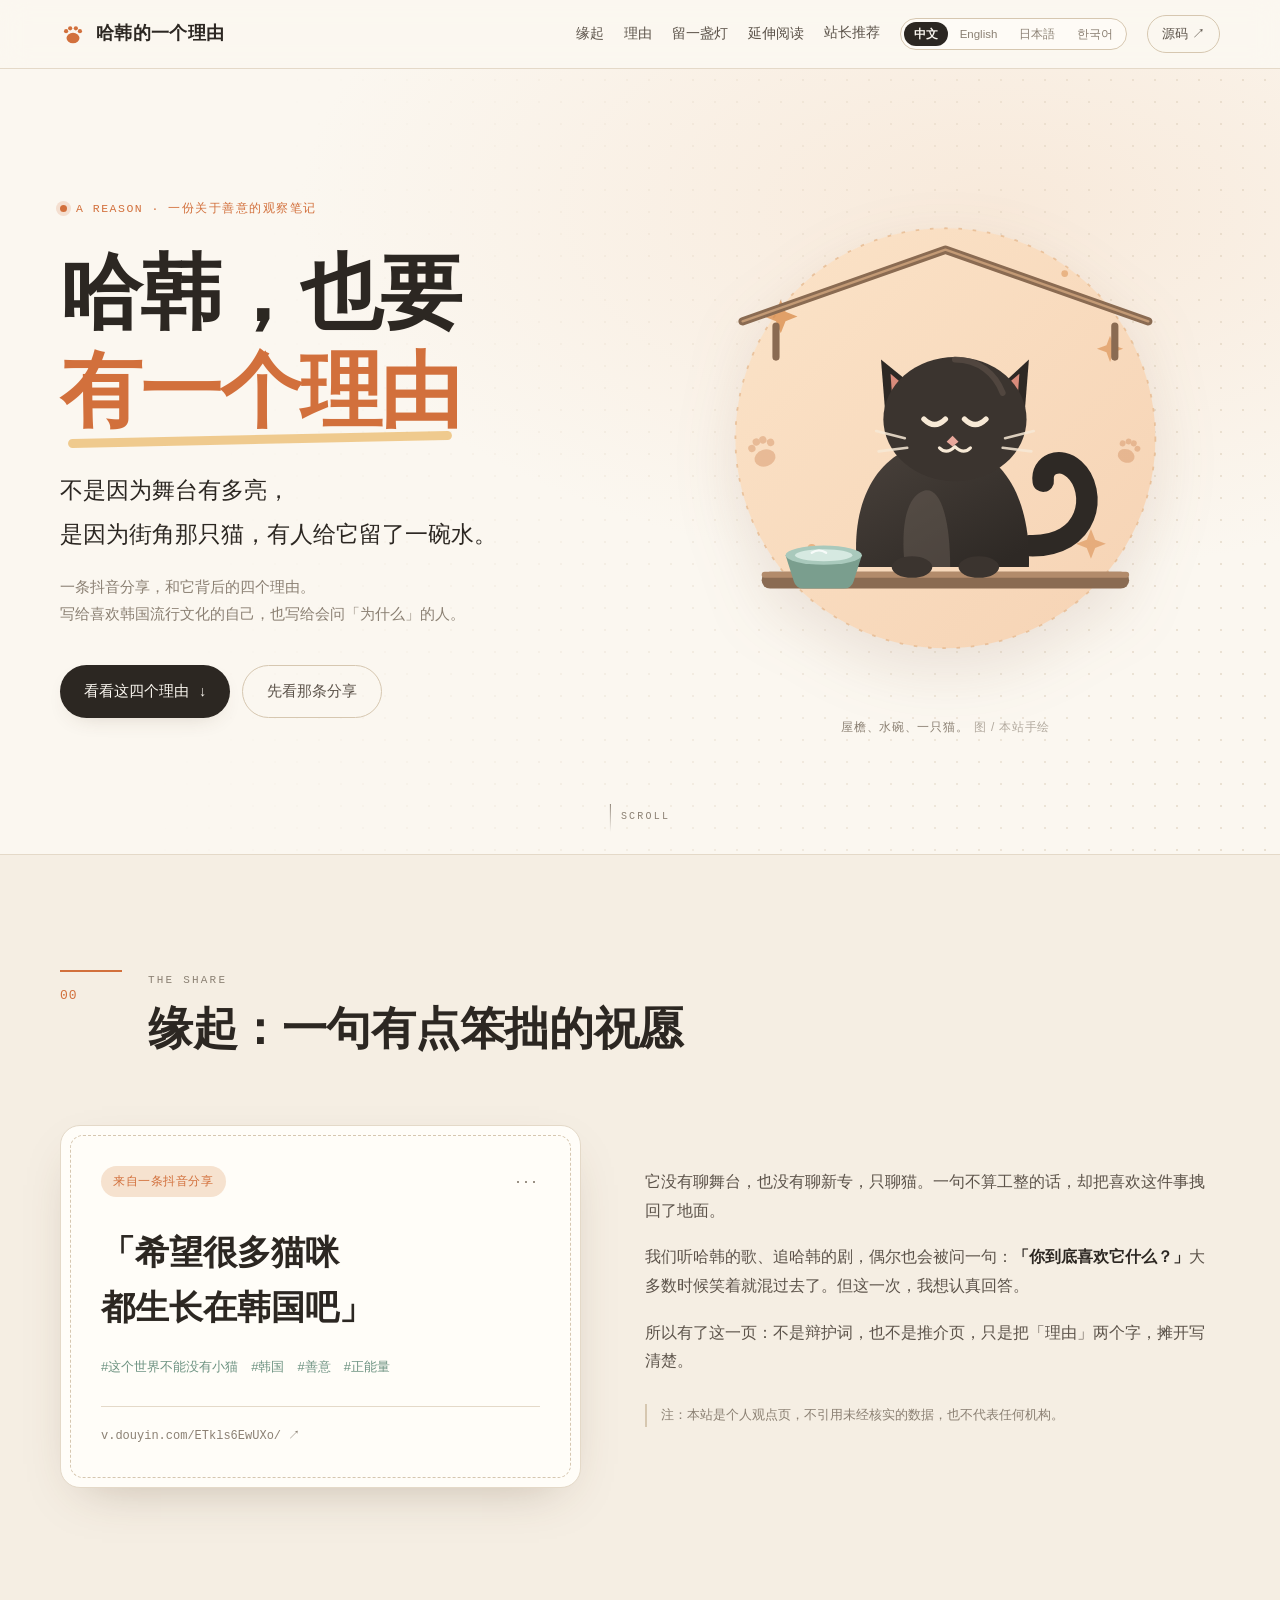
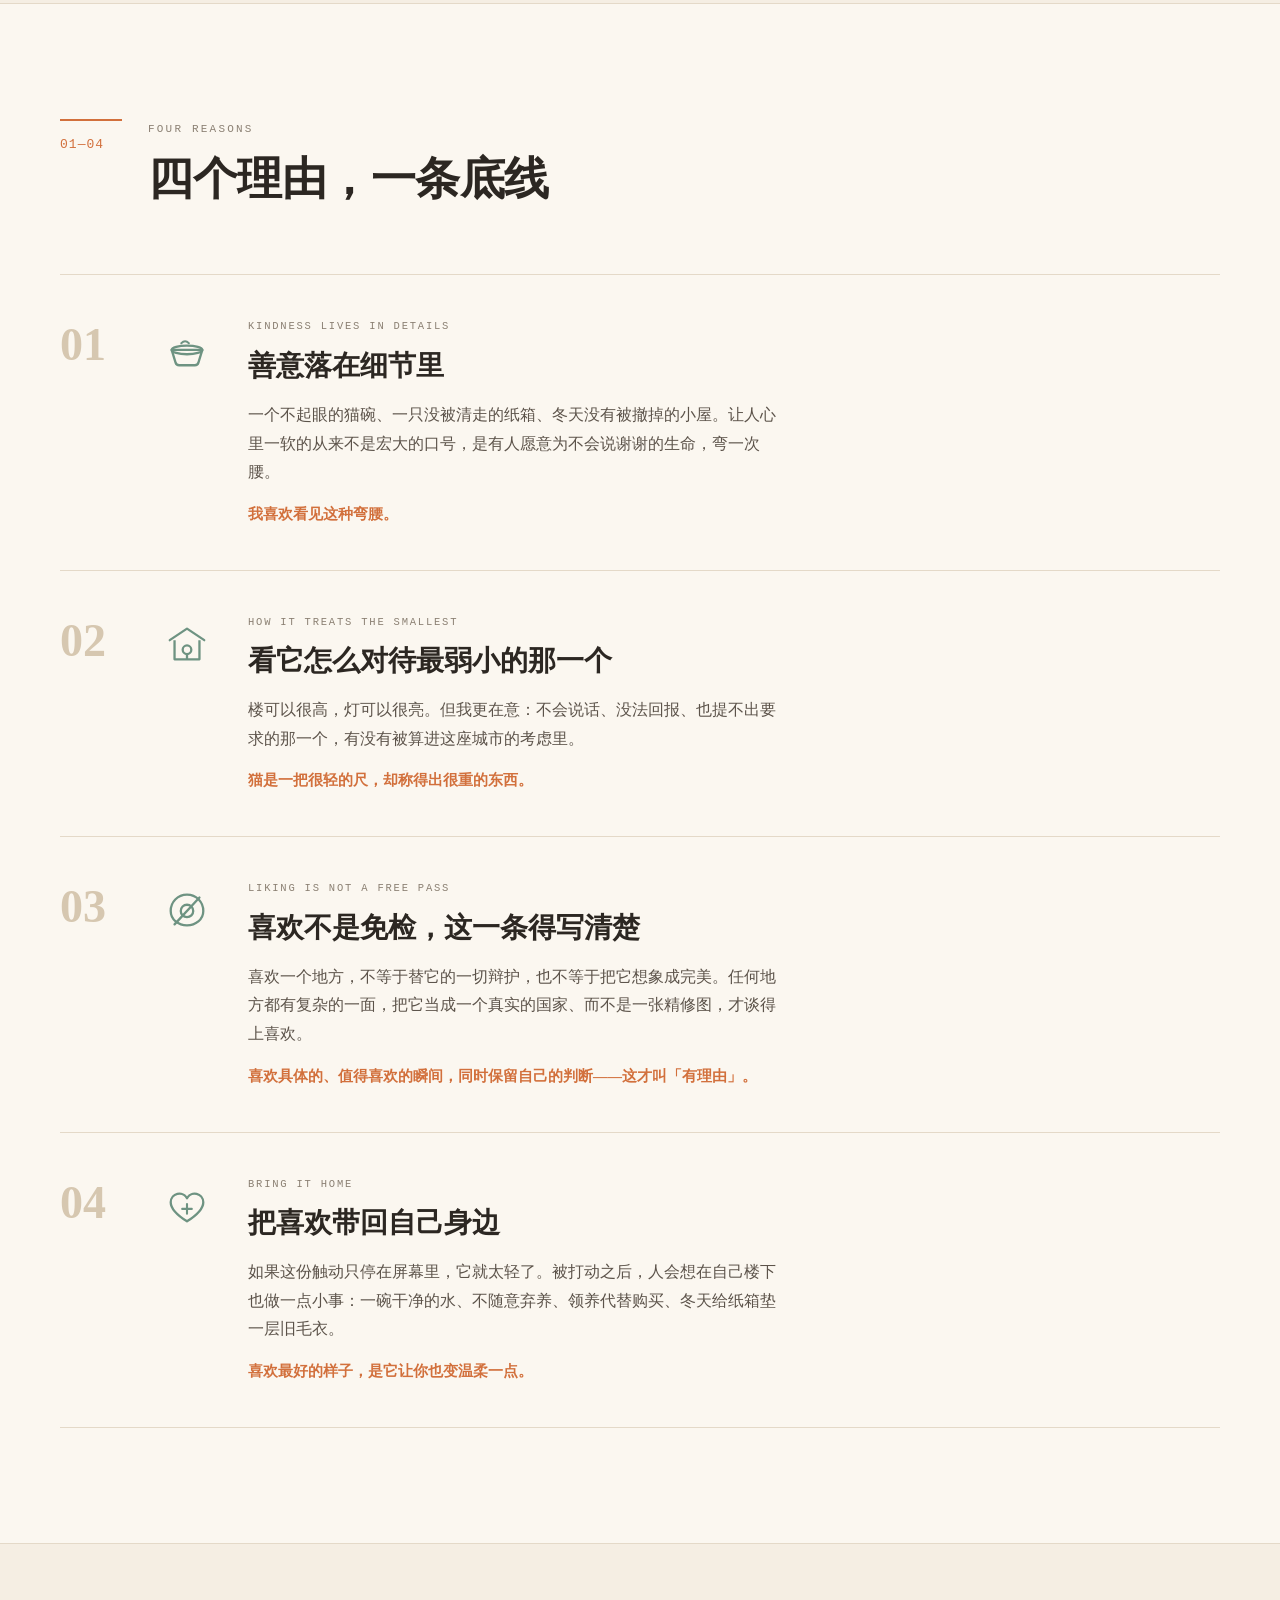
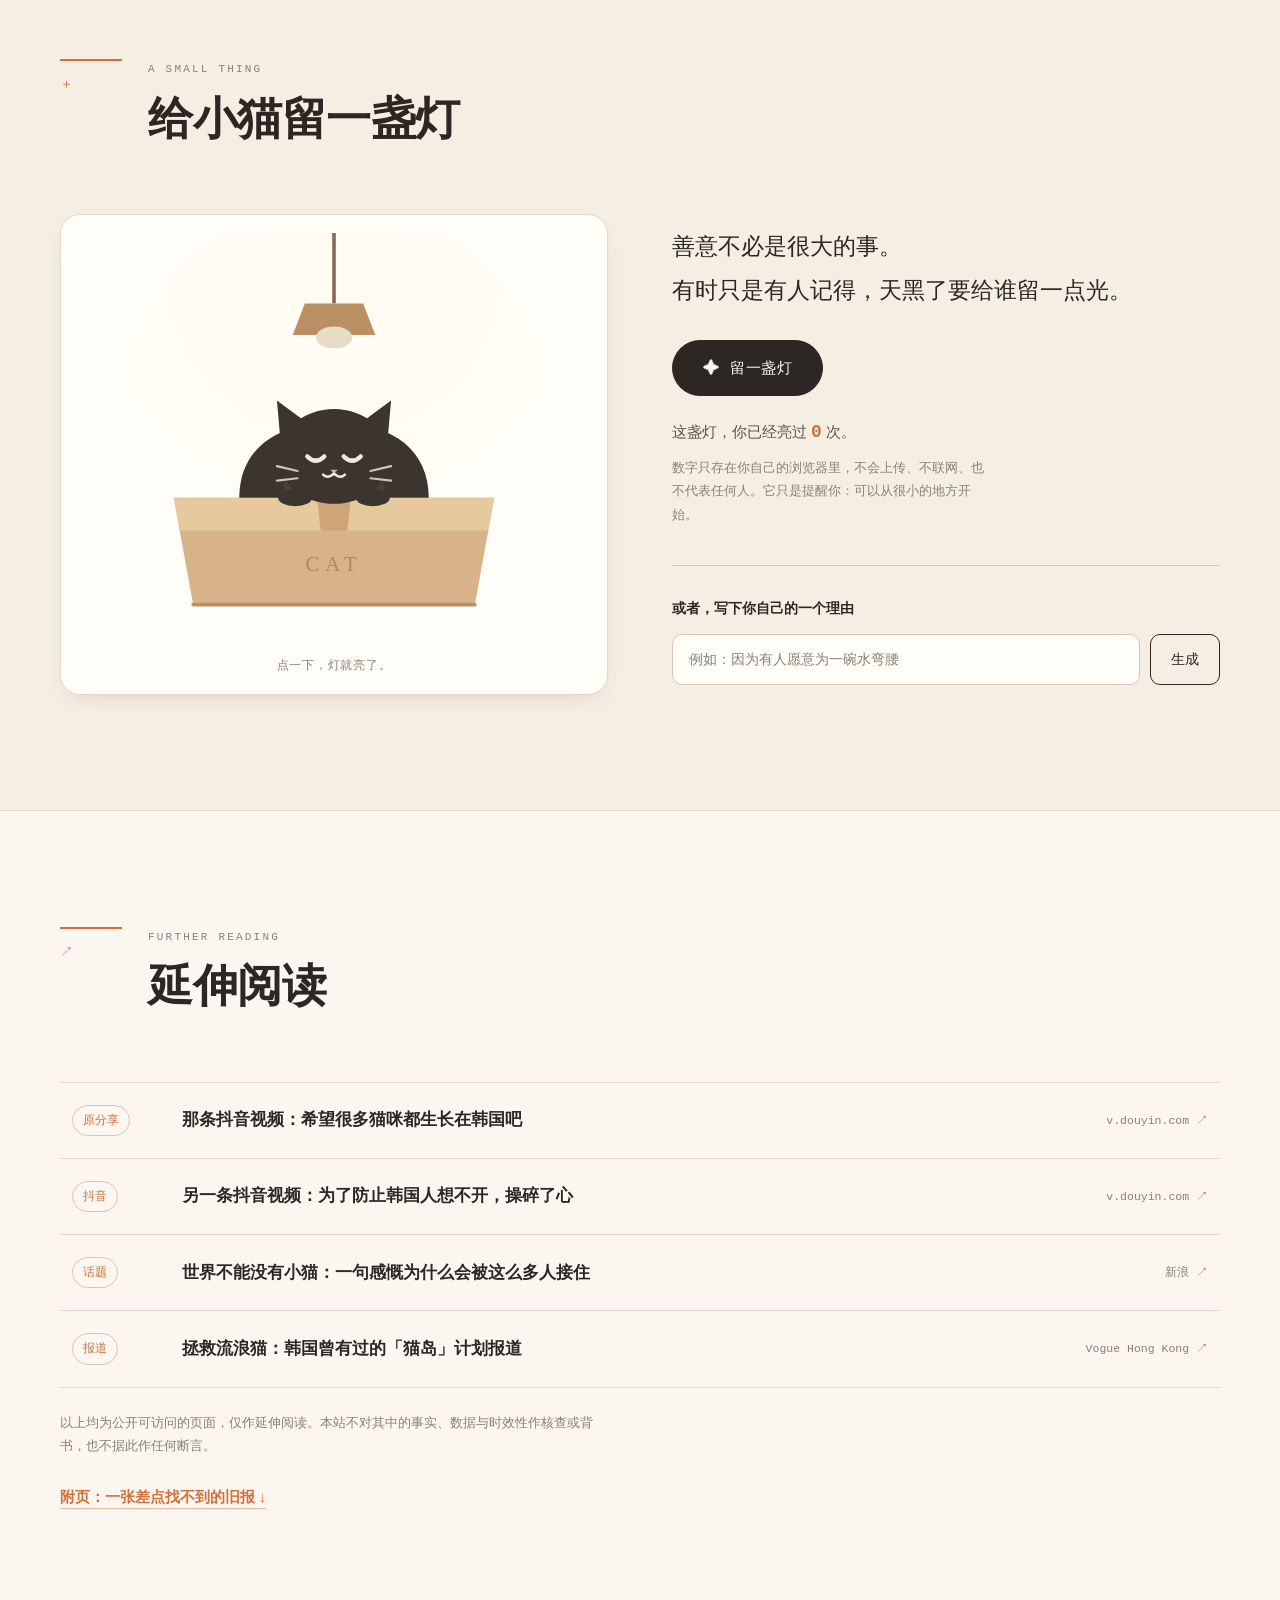
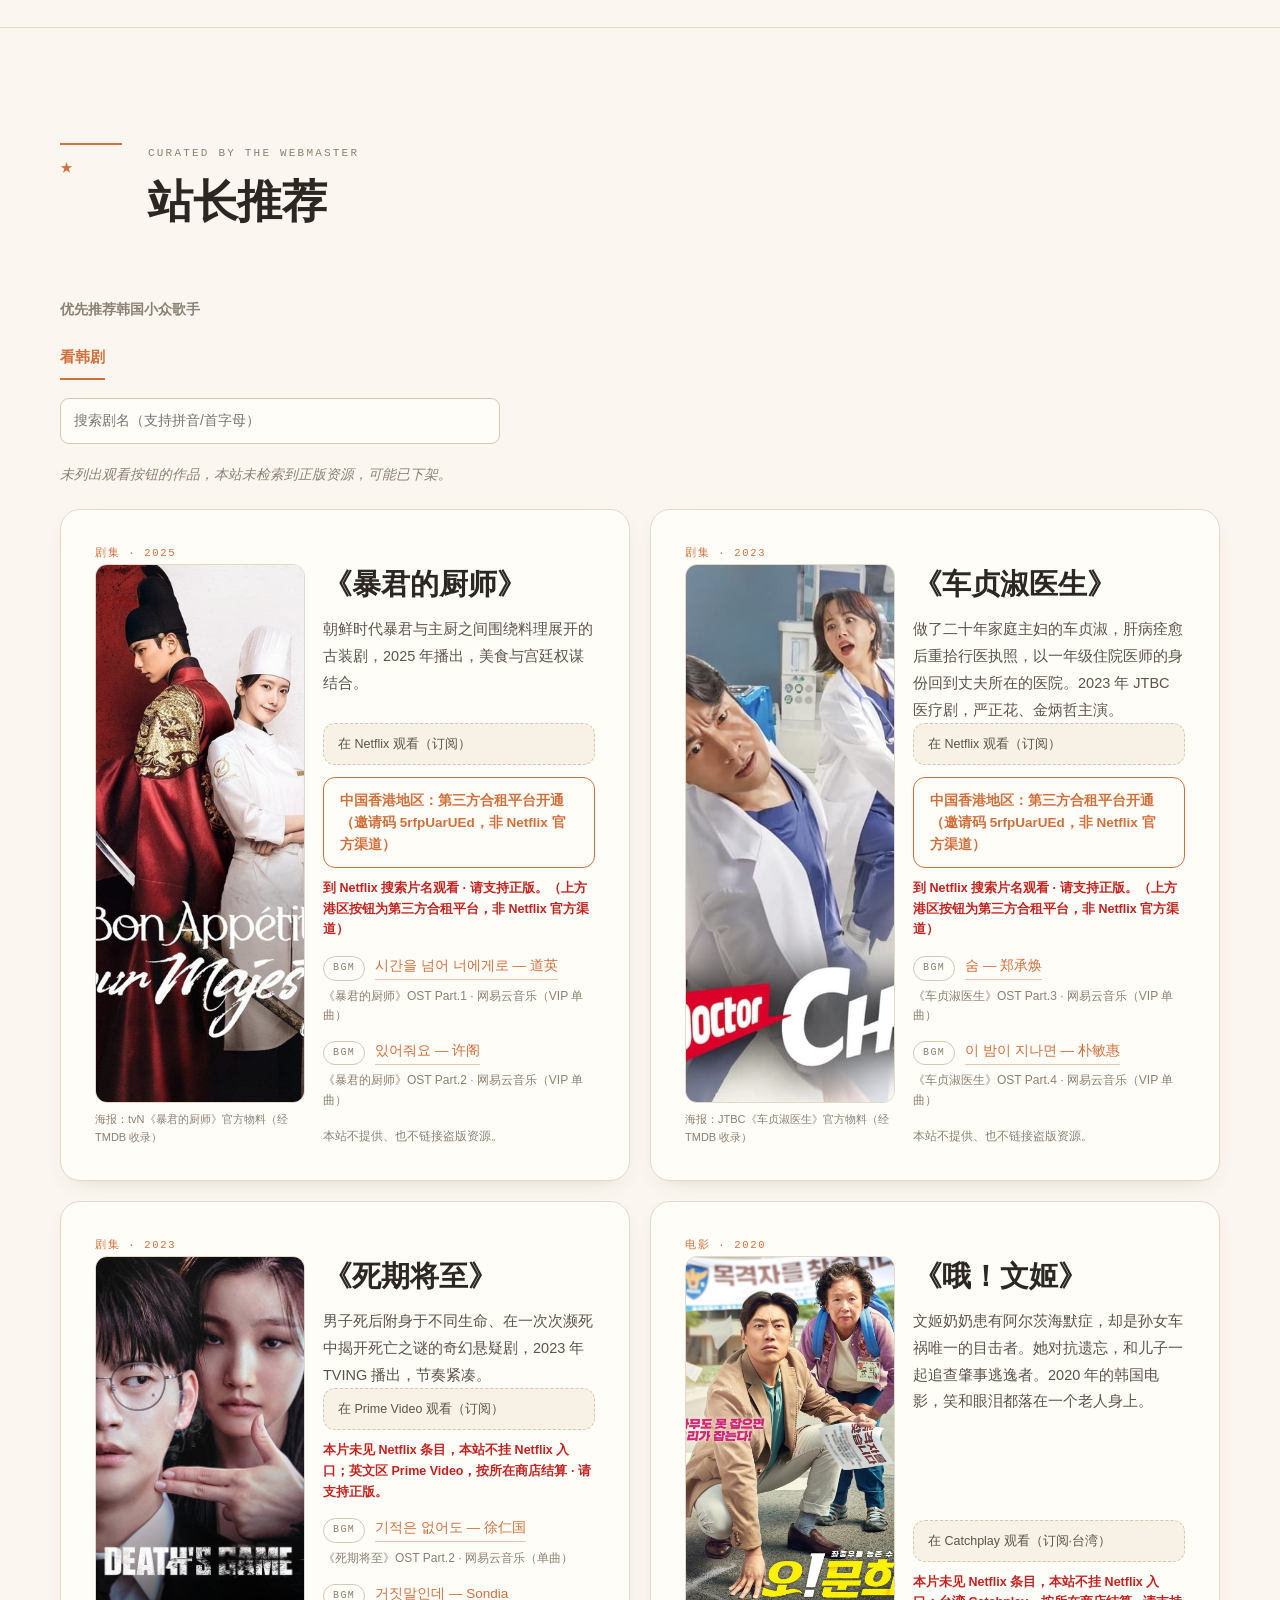
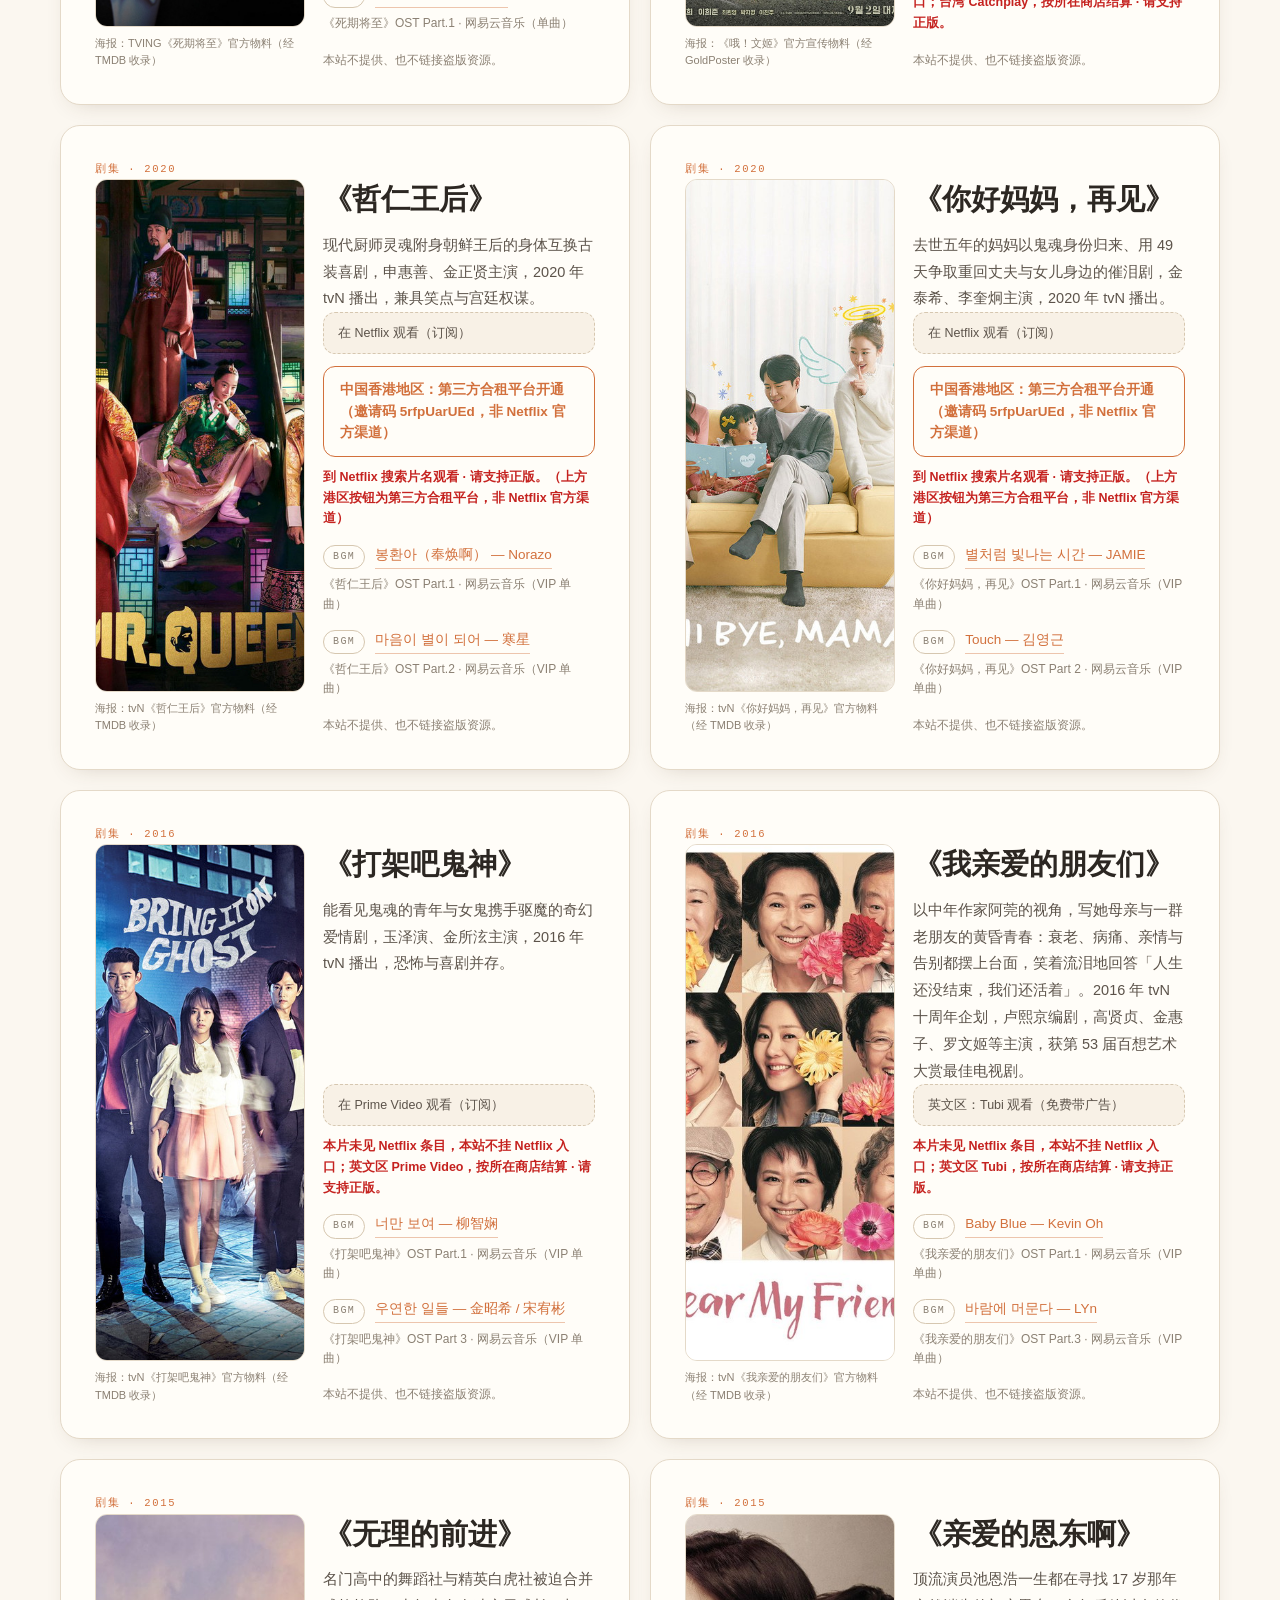
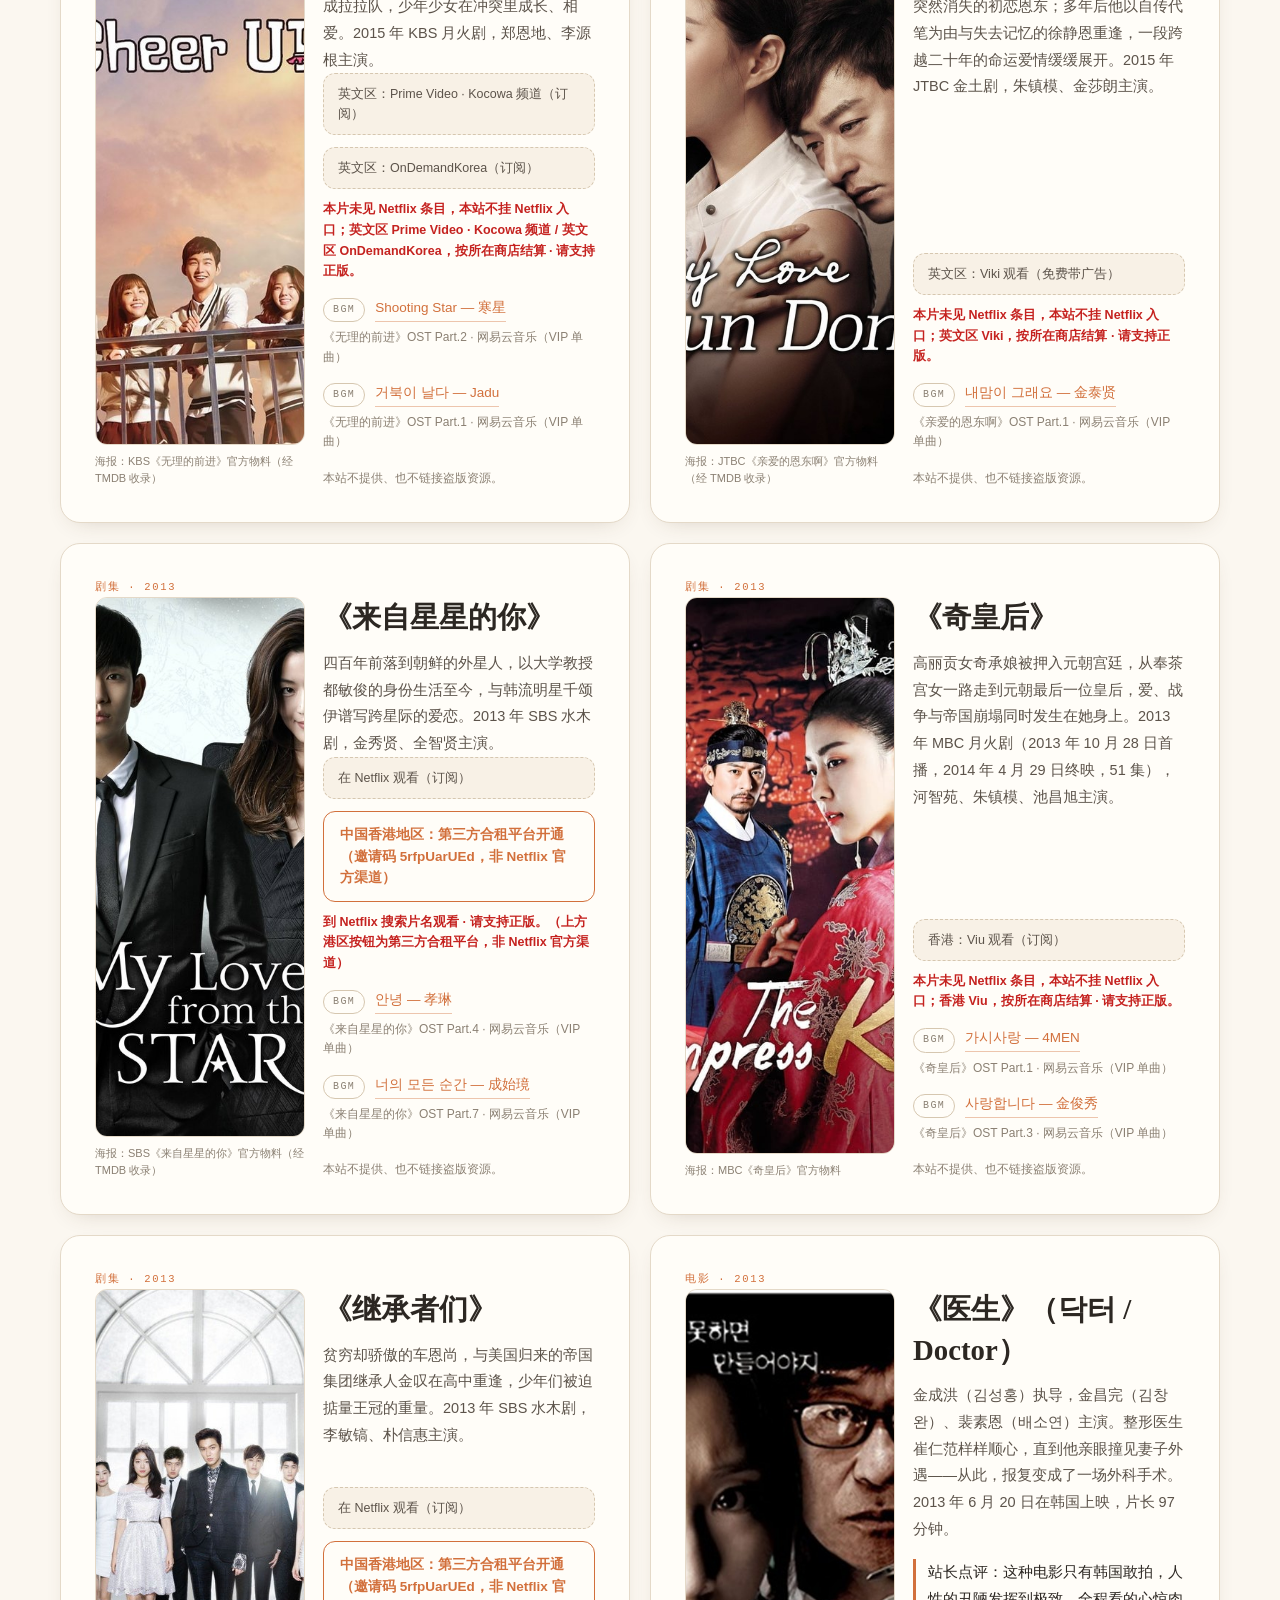
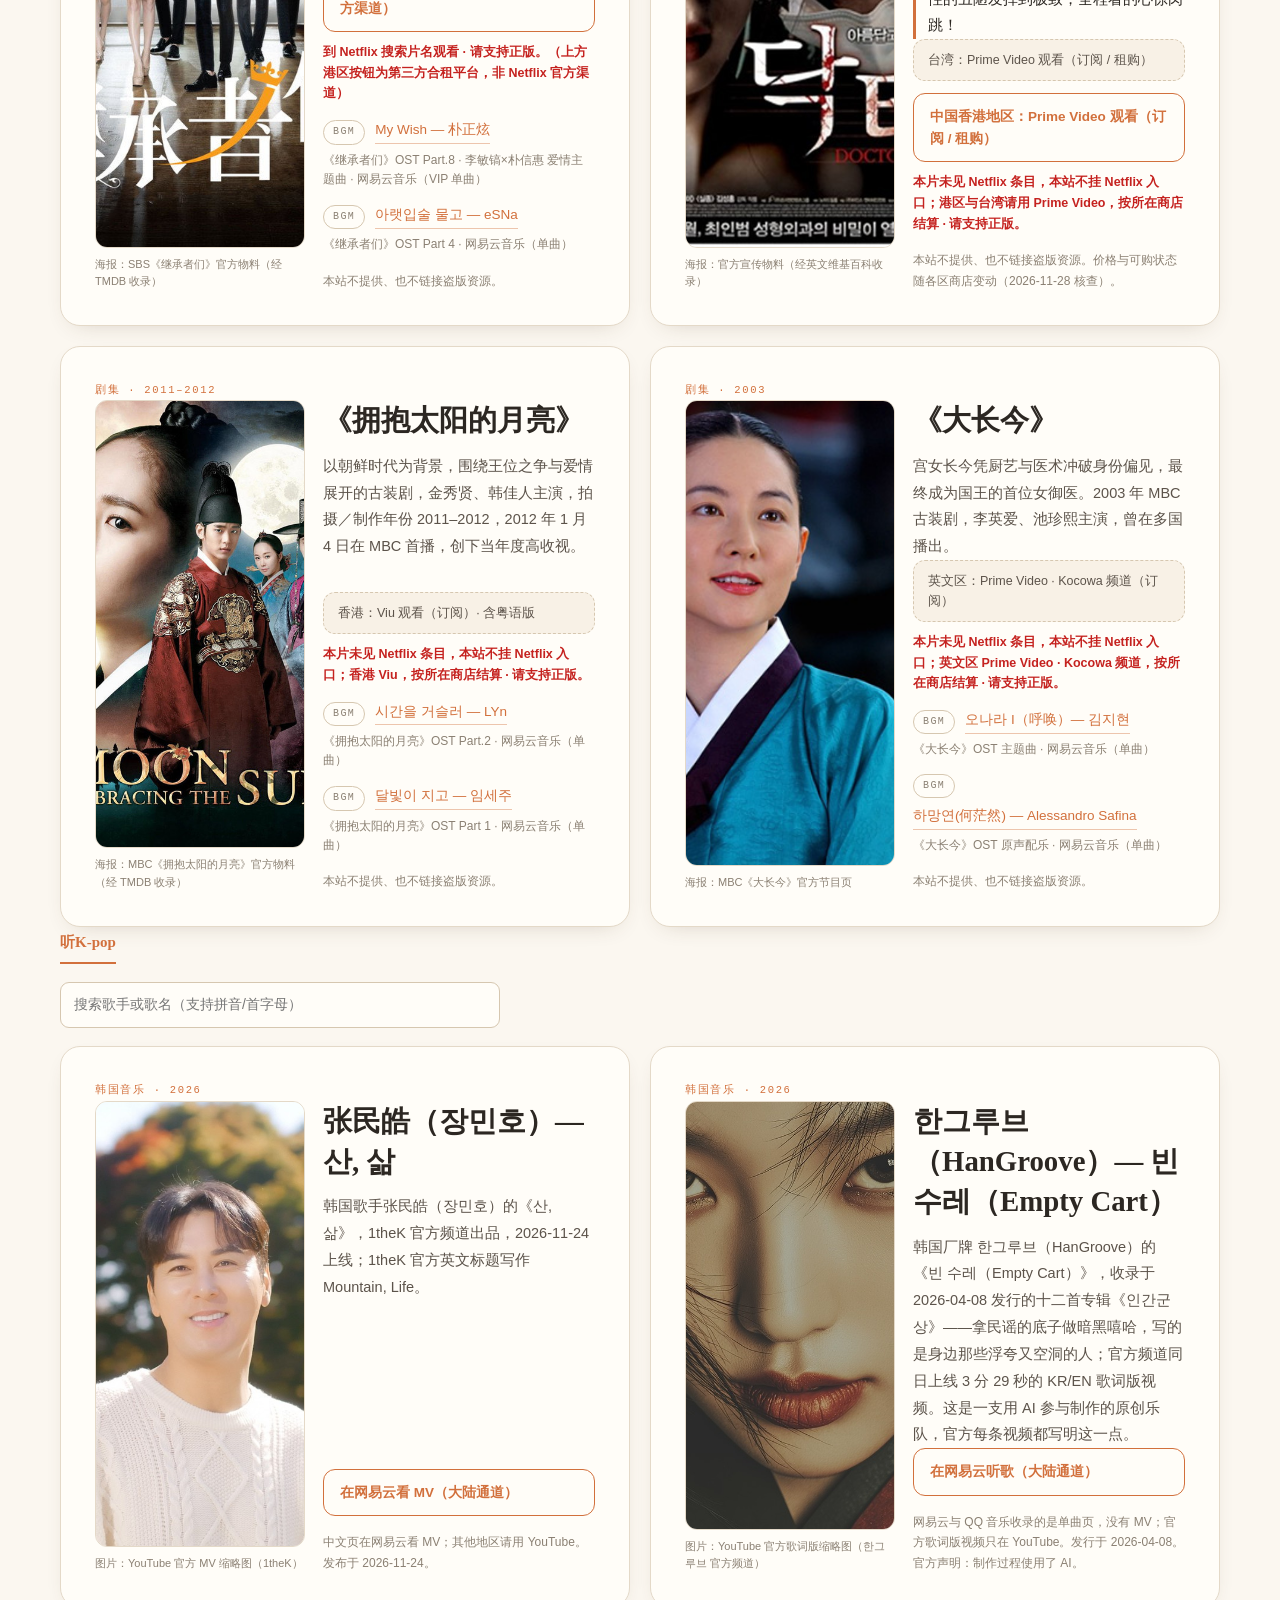
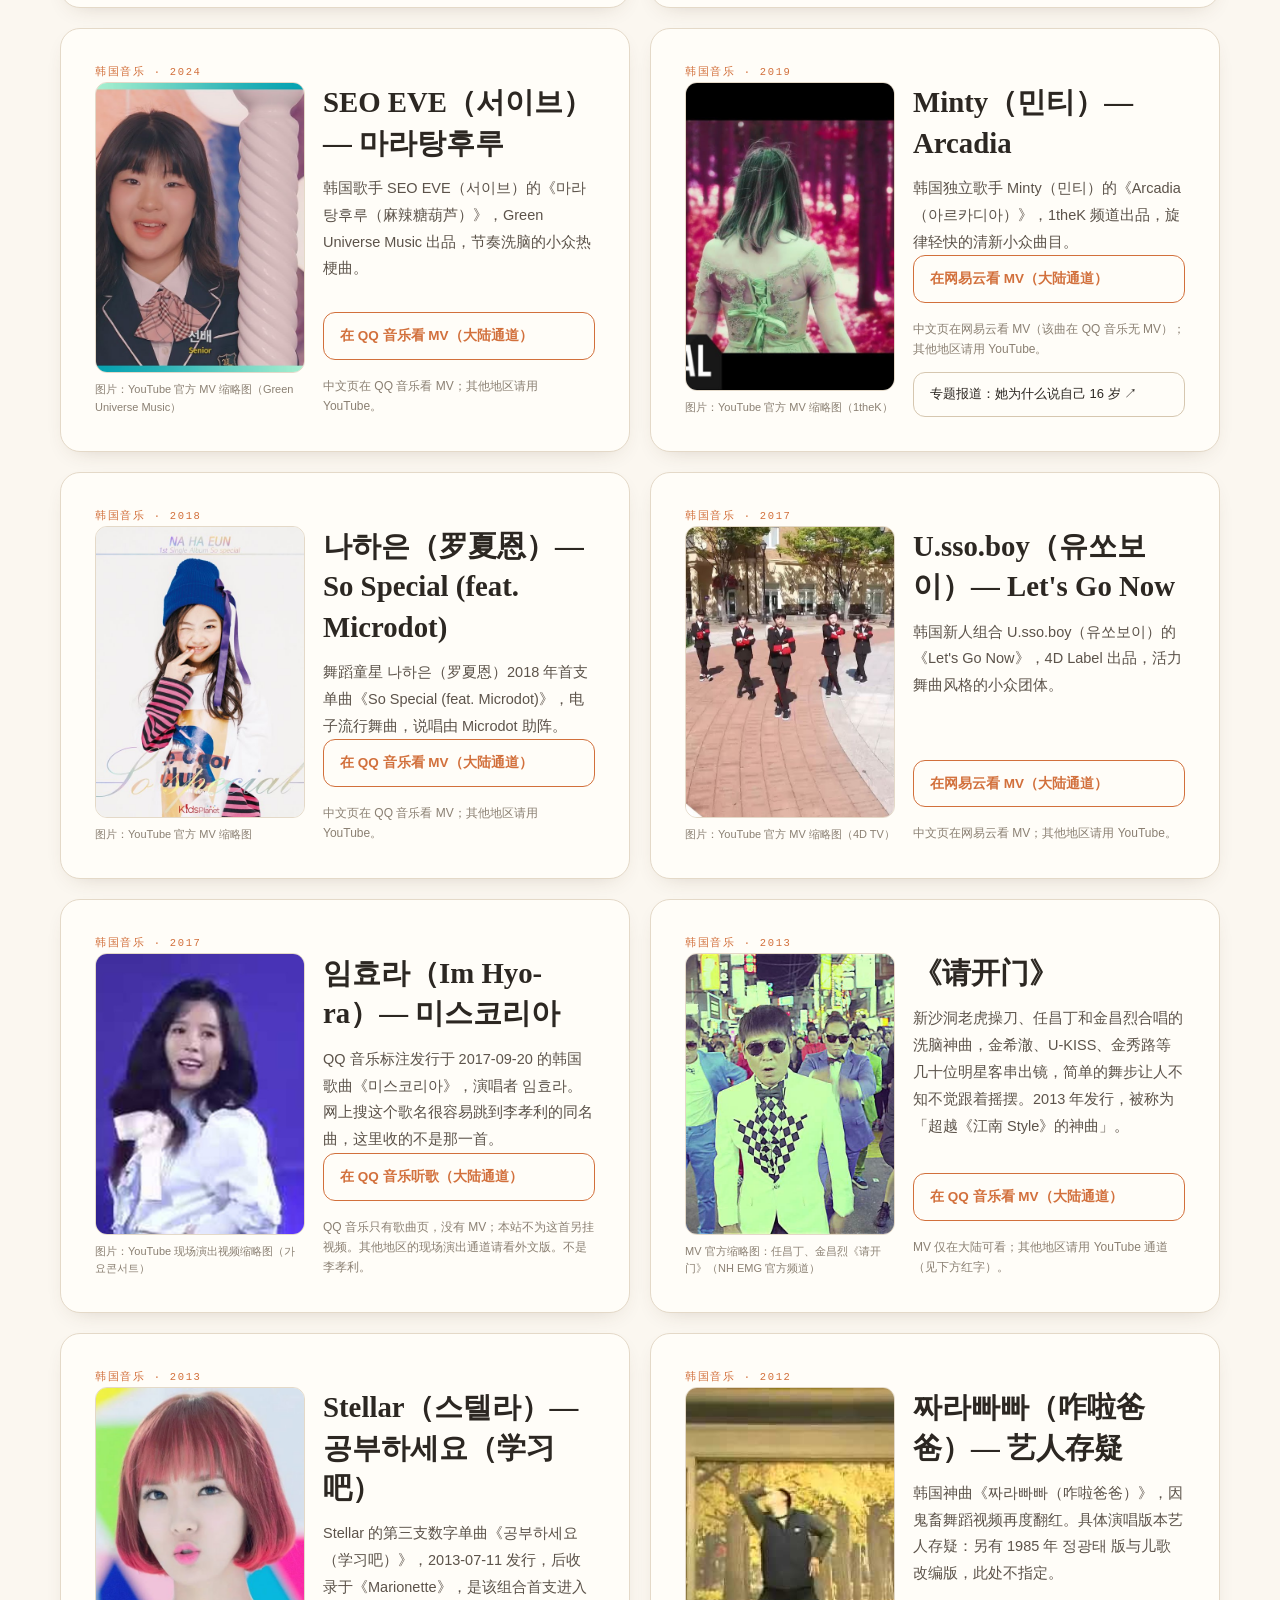
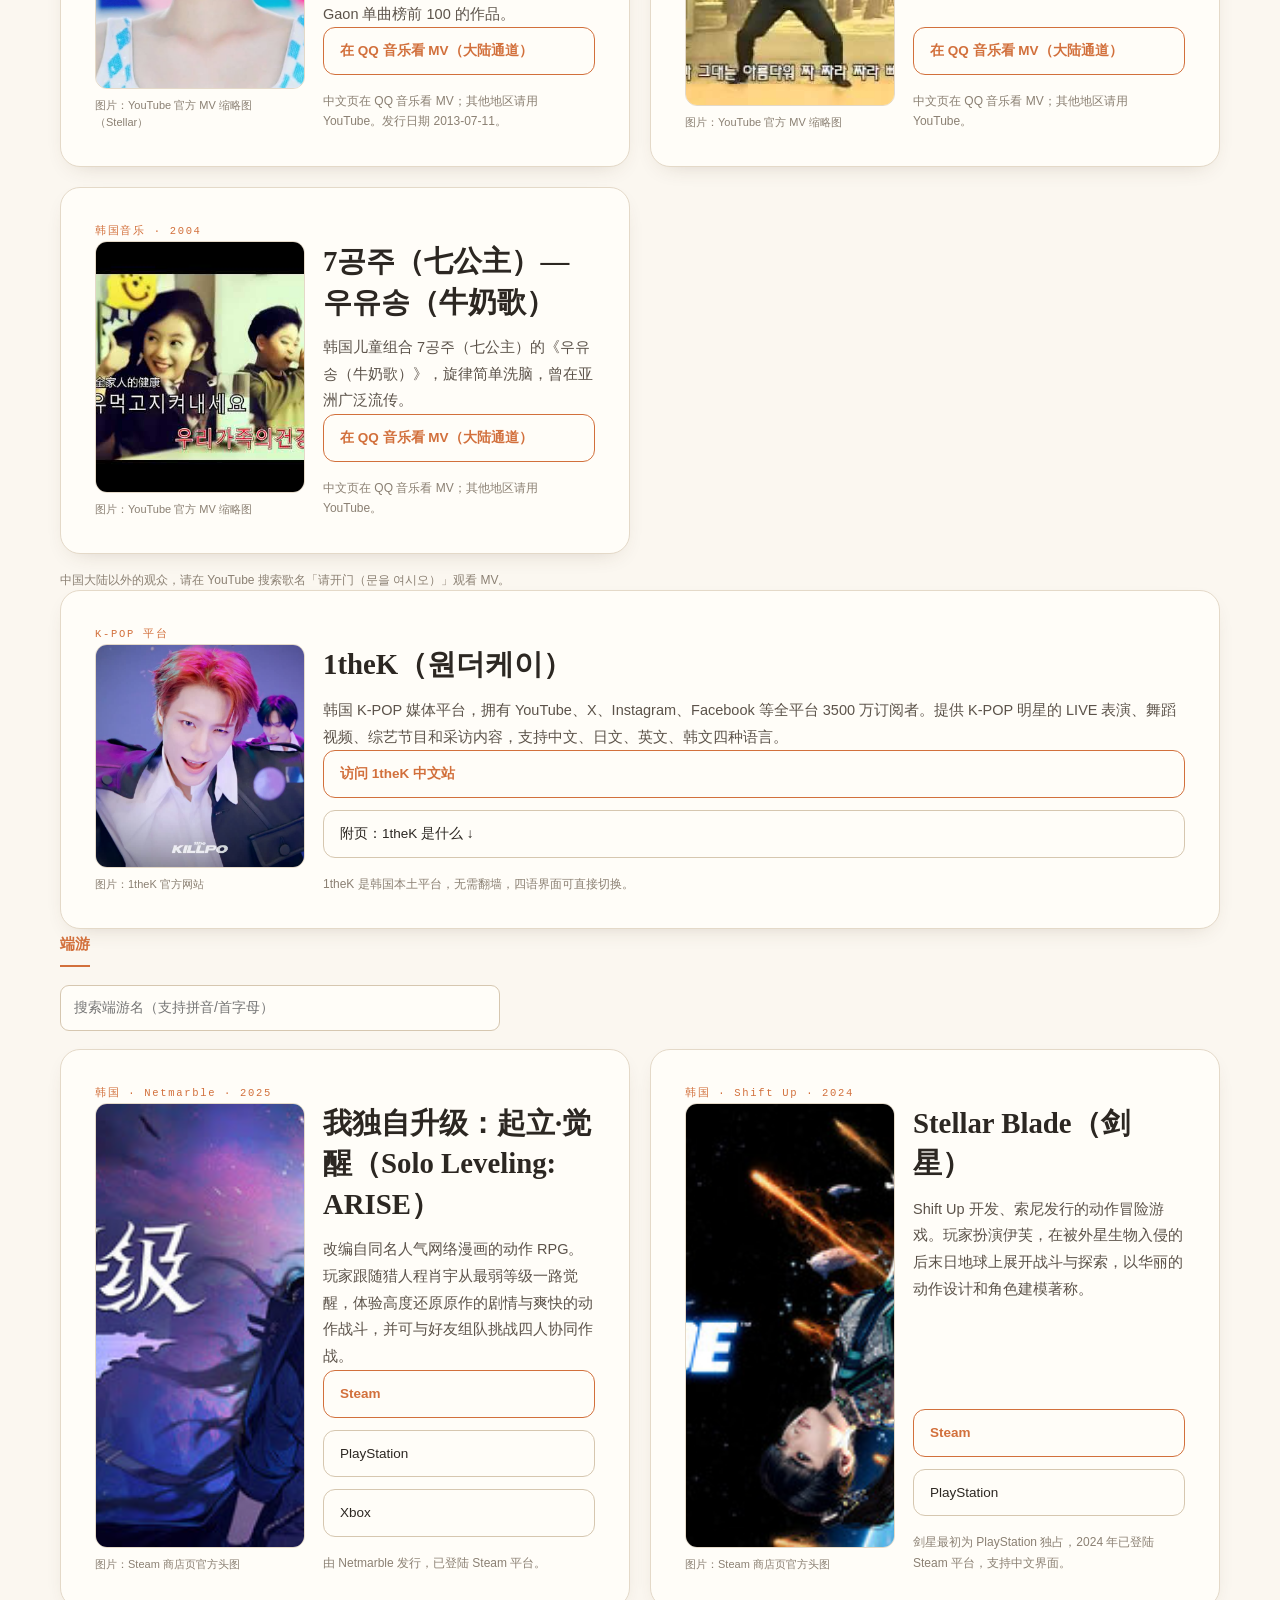
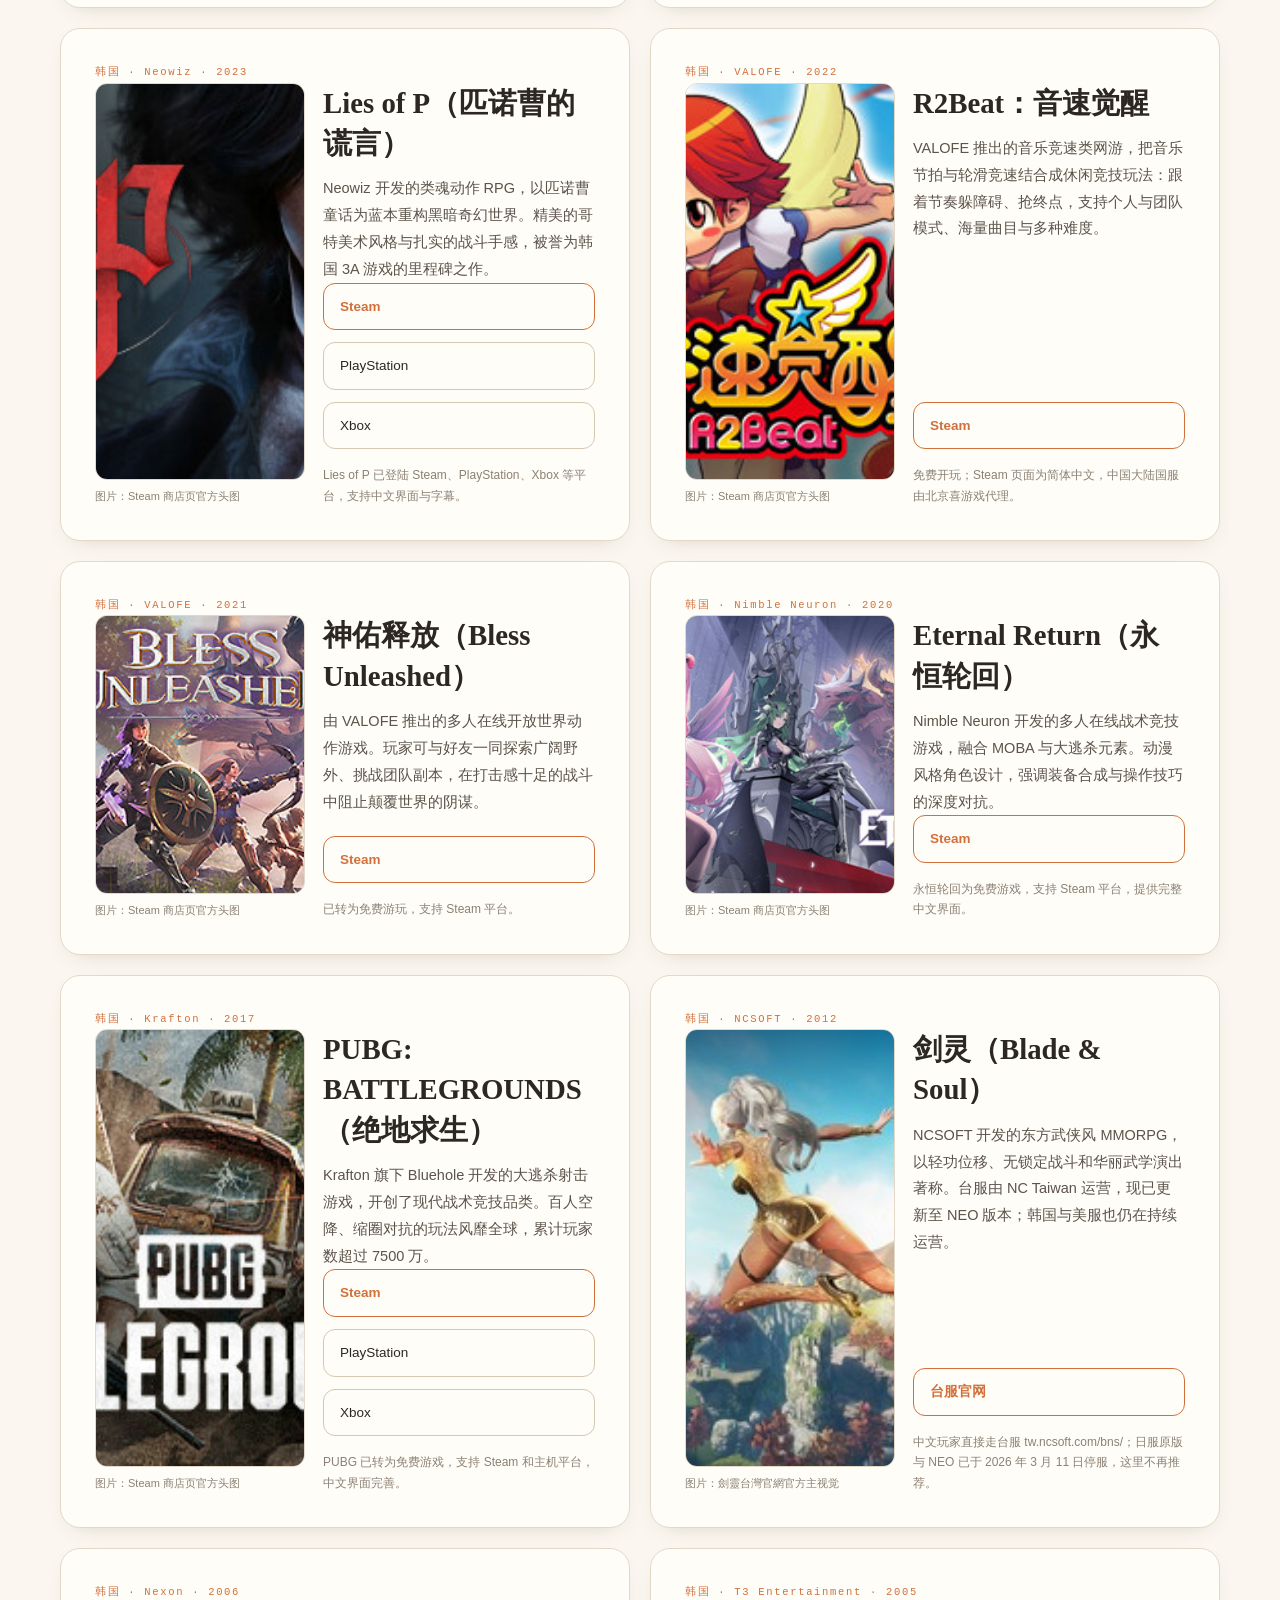
==== commit 8e44f990: "fix(picks): 한그루브 卡补注 AI 参与制作（四语简介+注释齐写，并加校验断言）" ====
--- a/index.html
+++ b/index.html
@@ -743,9 +743,9 @@
             </figure>
             <div class="pick-poster-body">
               <h3 class="pick-title" data-i18n="picks.hangroove.title">한그루브（HanGroove）— 빈 수레（Empty Cart）</h3>
-              <p class="pick-desc" data-i18n="picks.hangroove.desc">韩国厂牌 한그루브（HanGroove）的《빈 수레（Empty Cart）》，收录于 2026-04-08 发行的十二首专辑《인간군상》——拿民谣的底子做暗黑嘻哈，写的是身边那些浮夸又空洞的人；官方频道同日上线 3 分 29 秒的 KR/EN 歌词版视频。</p>
+              <p class="pick-desc" data-i18n="picks.hangroove.desc">韩国厂牌 한그루브（HanGroove）的《빈 수레（Empty Cart）》，收录于 2026-04-08 发行的十二首专辑《인간군상》——拿民谣的底子做暗黑嘻哈，写的是身边那些浮夸又空洞的人；官方频道同日上线 3 分 29 秒的 KR/EN 歌词版视频。这是一支用 AI 参与制作的原创乐队，官方每条视频都写明这一点。</p>
               <div class="pick-actions" data-i18n="picks.hangroove.actions"><a class="pick-link pick-link-featured" href="https://music.163.com/song?id=3367203039" target="_blank" rel="noopener noreferrer">在网易云听歌（大陆通道）</a></div>
-              <p class="pick-note" data-i18n="picks.hangroove.note">网易云与 QQ 音乐收录的是单曲页，没有 MV；官方歌词版视频只在 YouTube。发行于 2026-04-08。</p>
+              <p class="pick-note" data-i18n="picks.hangroove.note">网易云与 QQ 音乐收录的是单曲页，没有 MV；官方歌词版视频只在 YouTube。发行于 2026-04-08。官方声明：制作过程使用了 AI。</p>
             </div>
           </div>
         </article>
